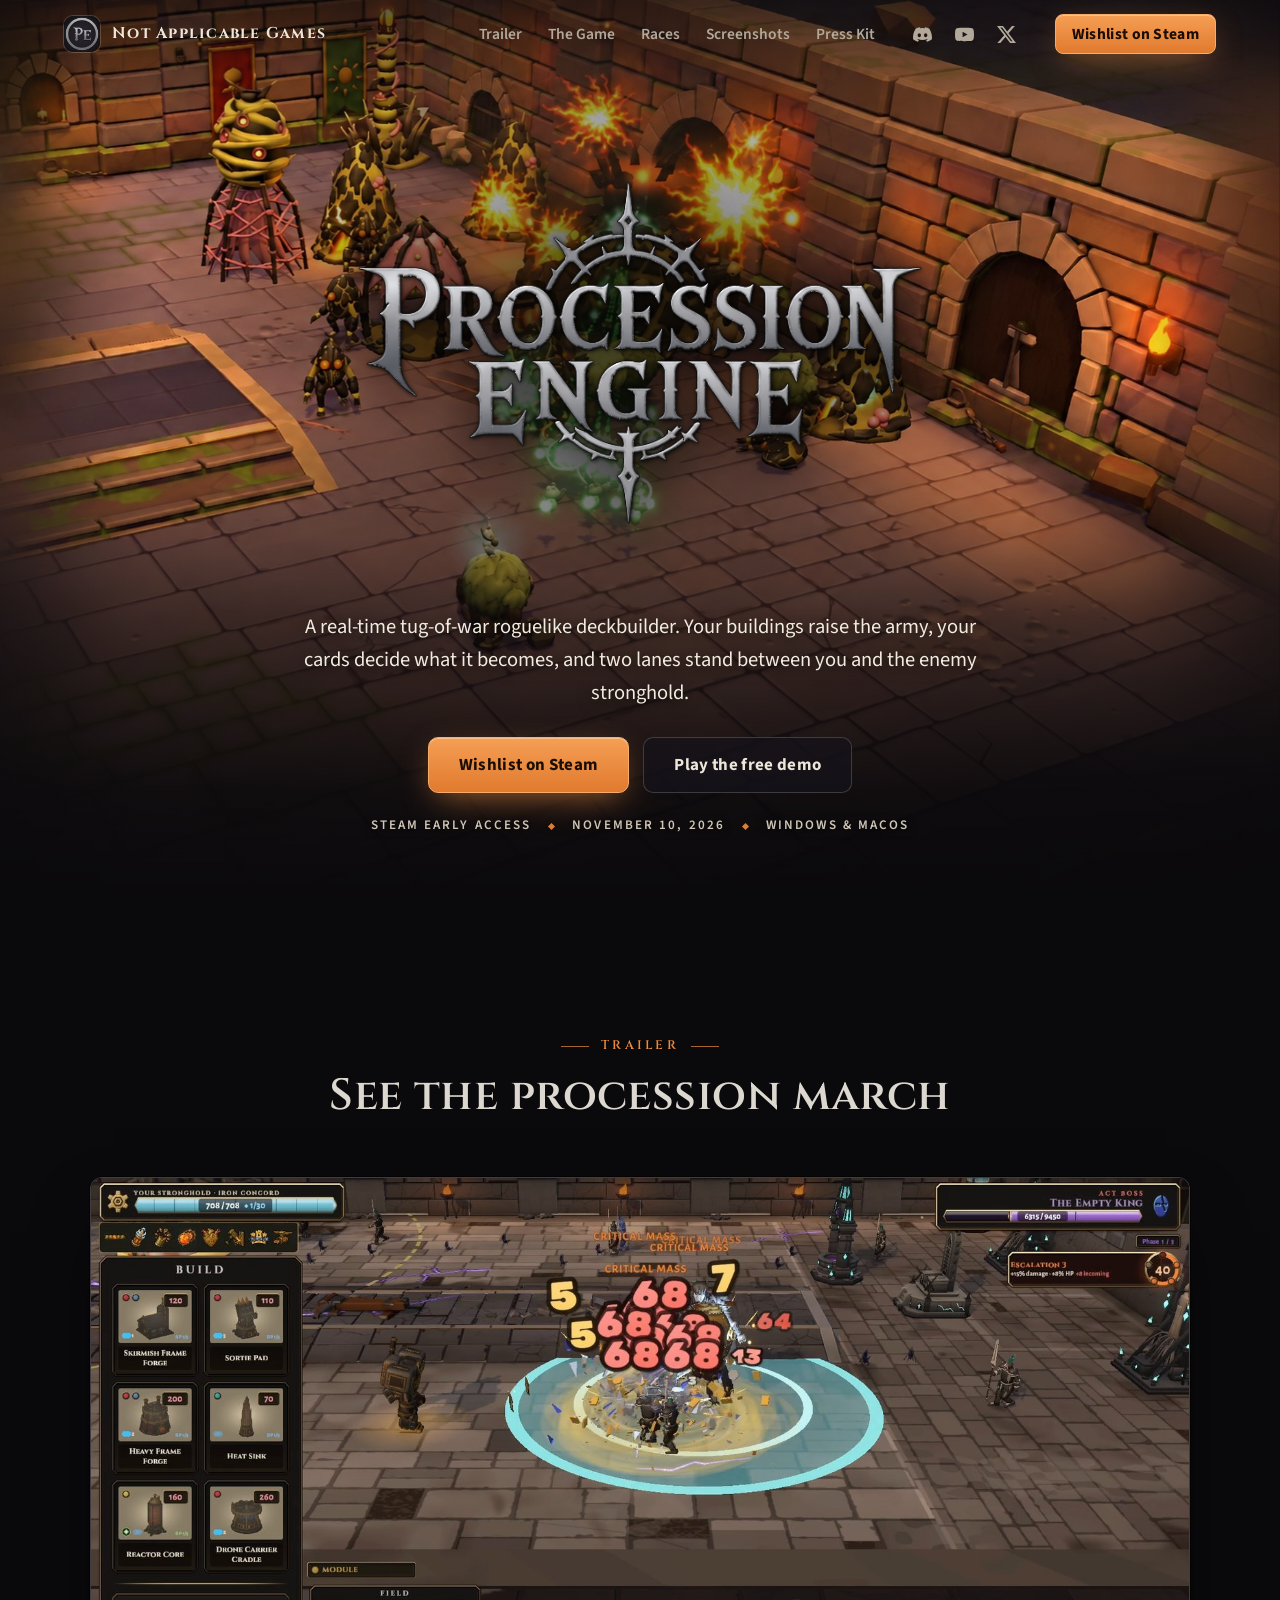
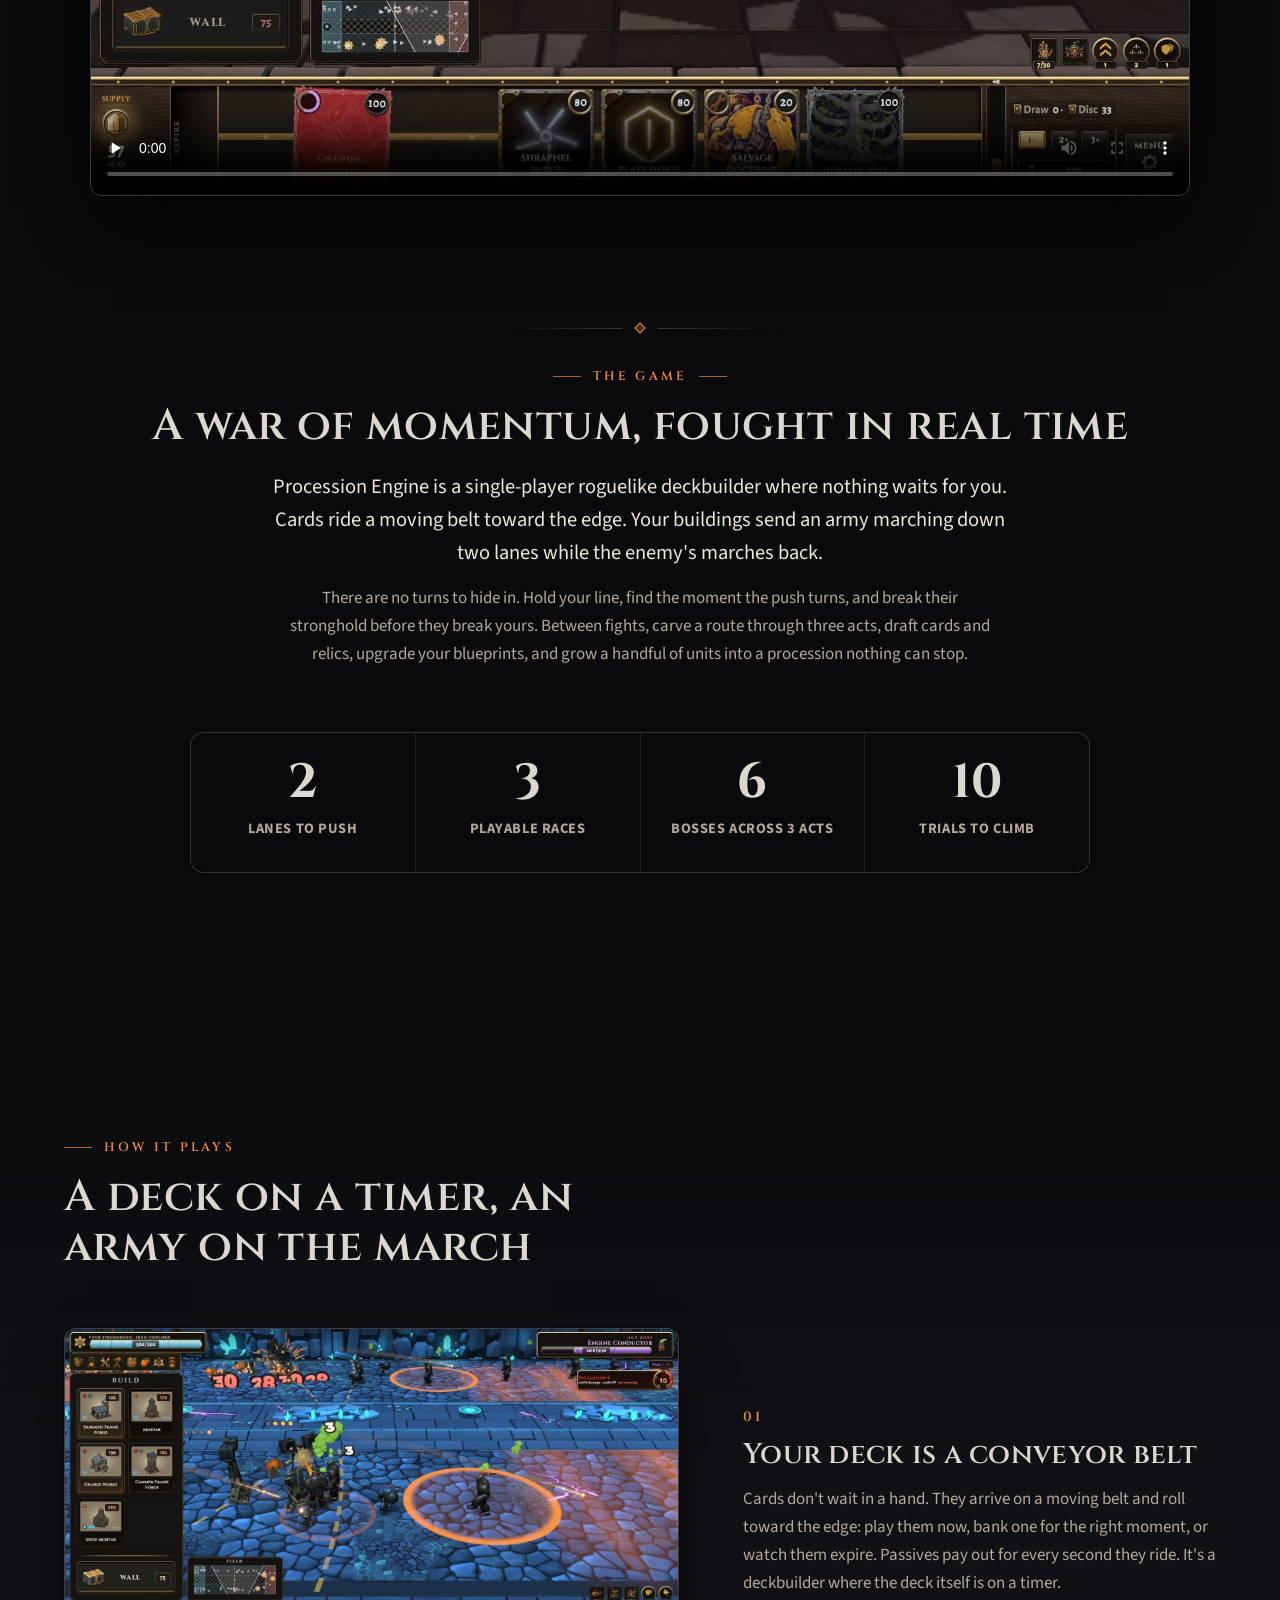
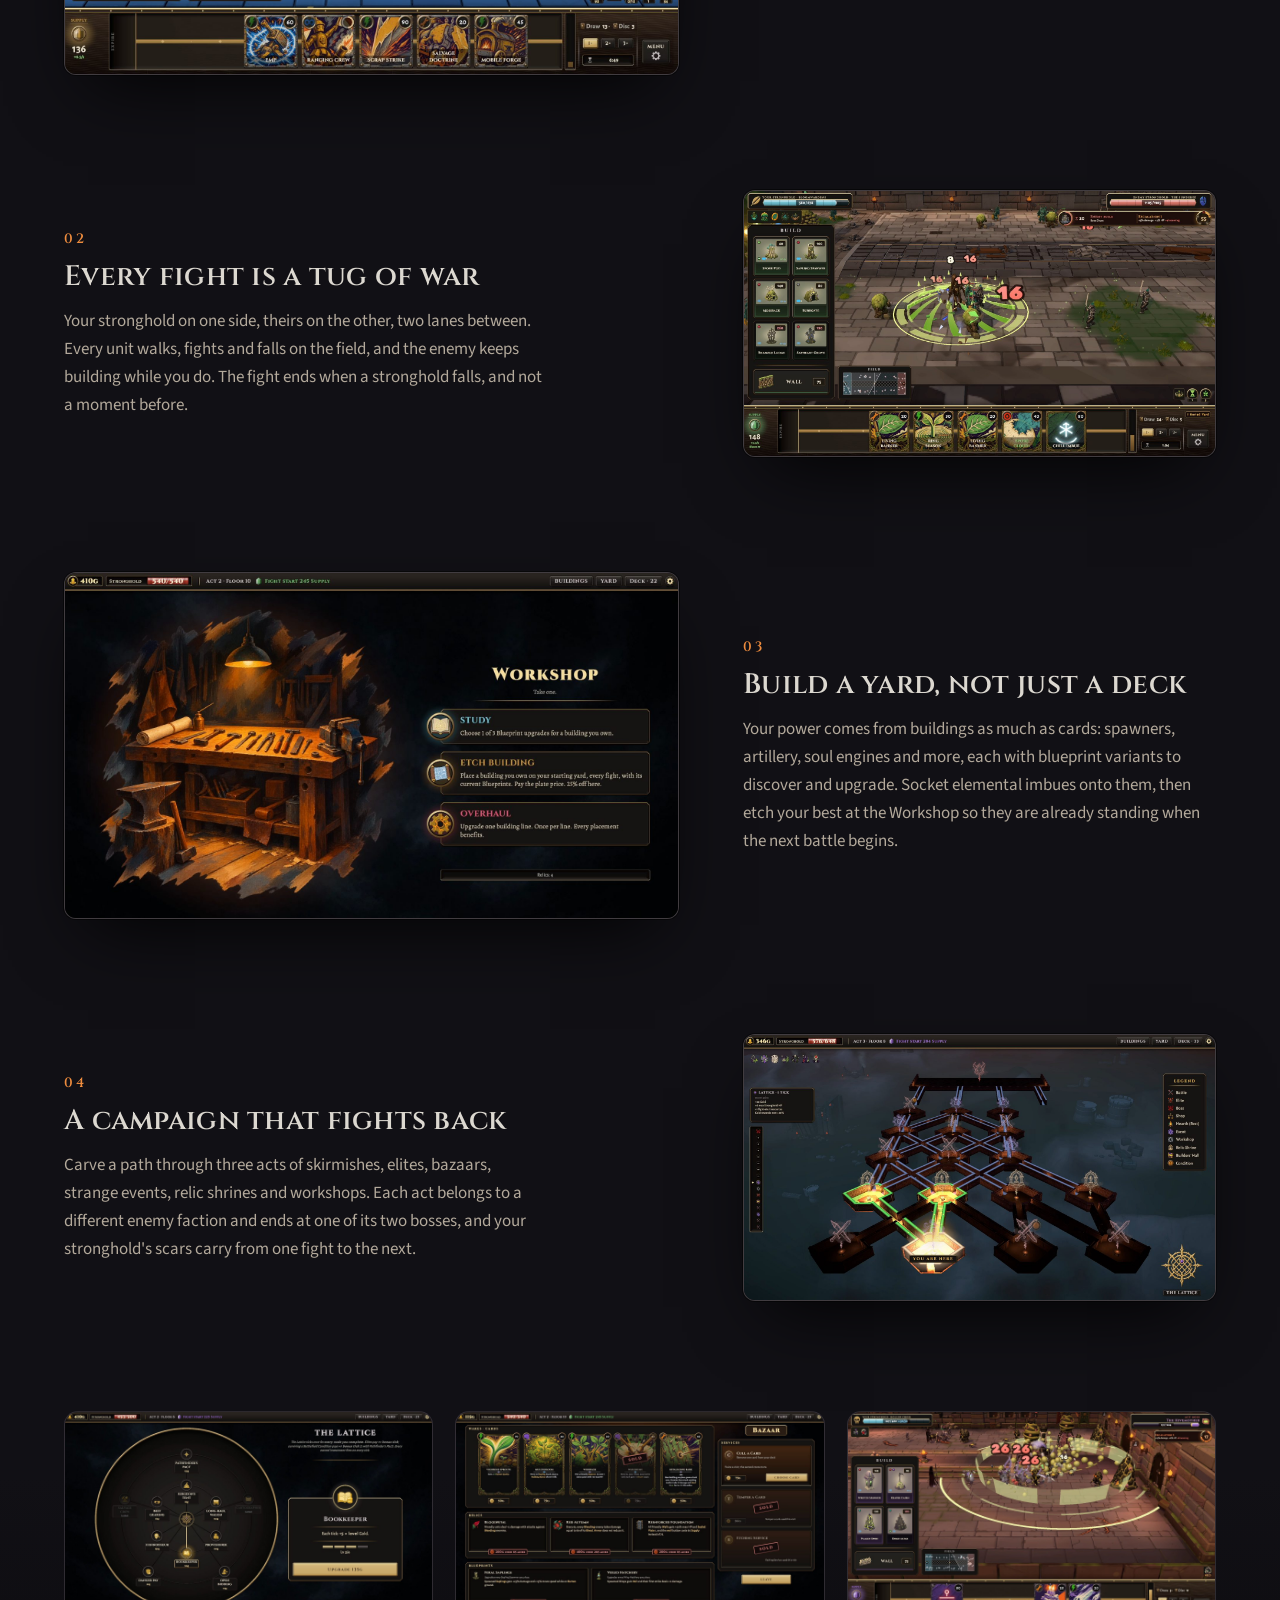
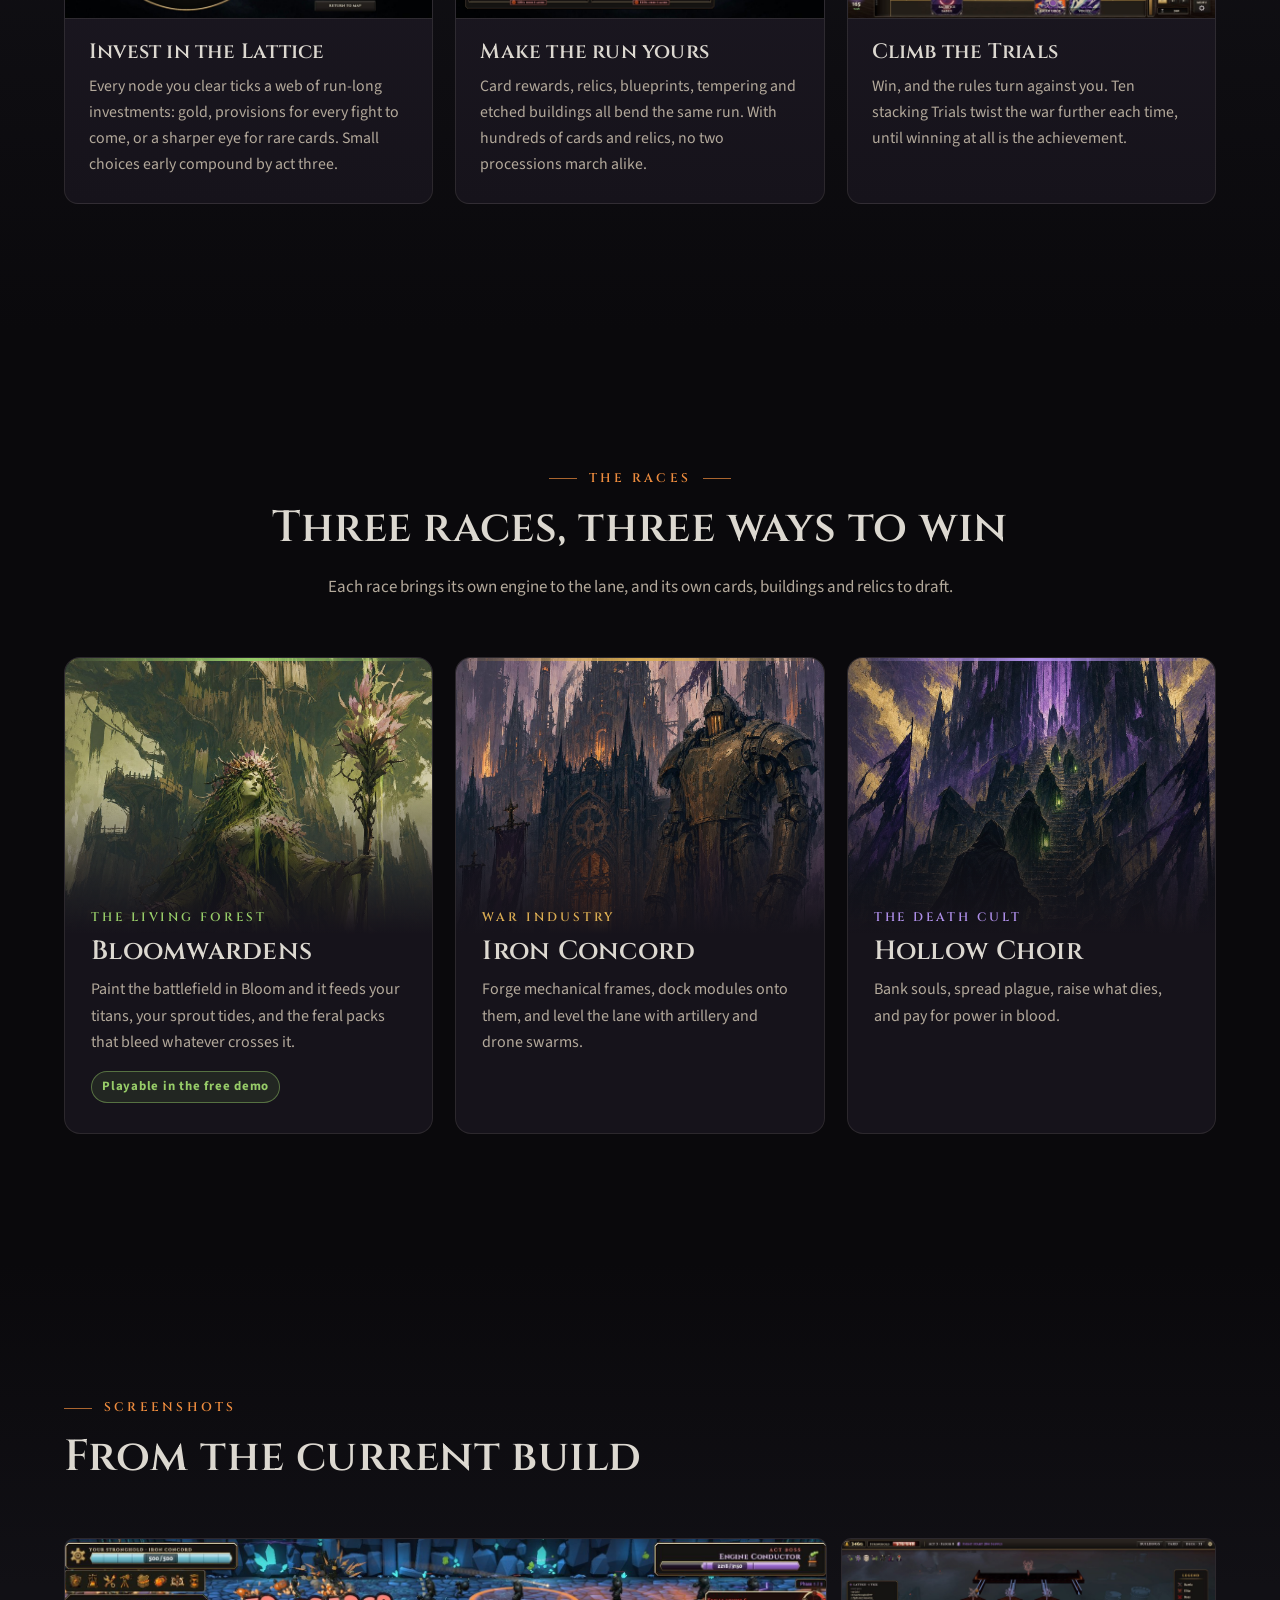
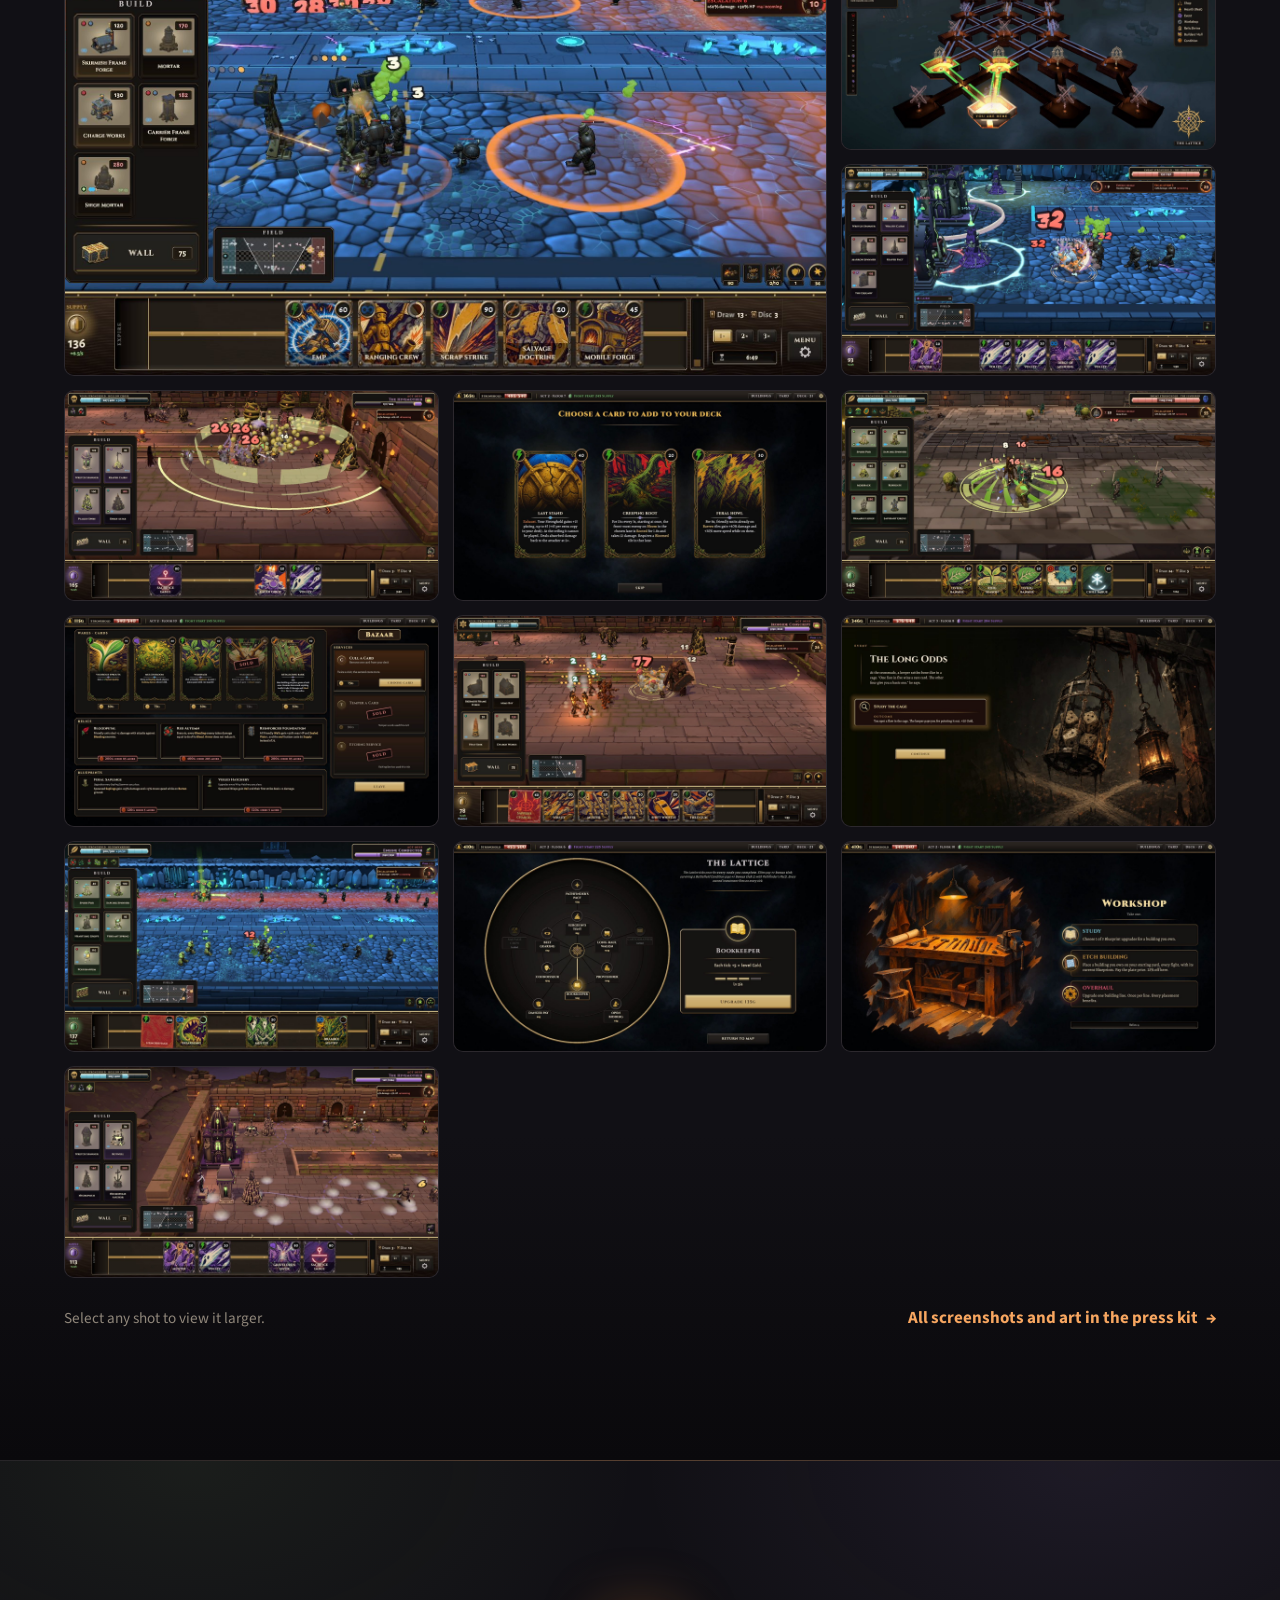
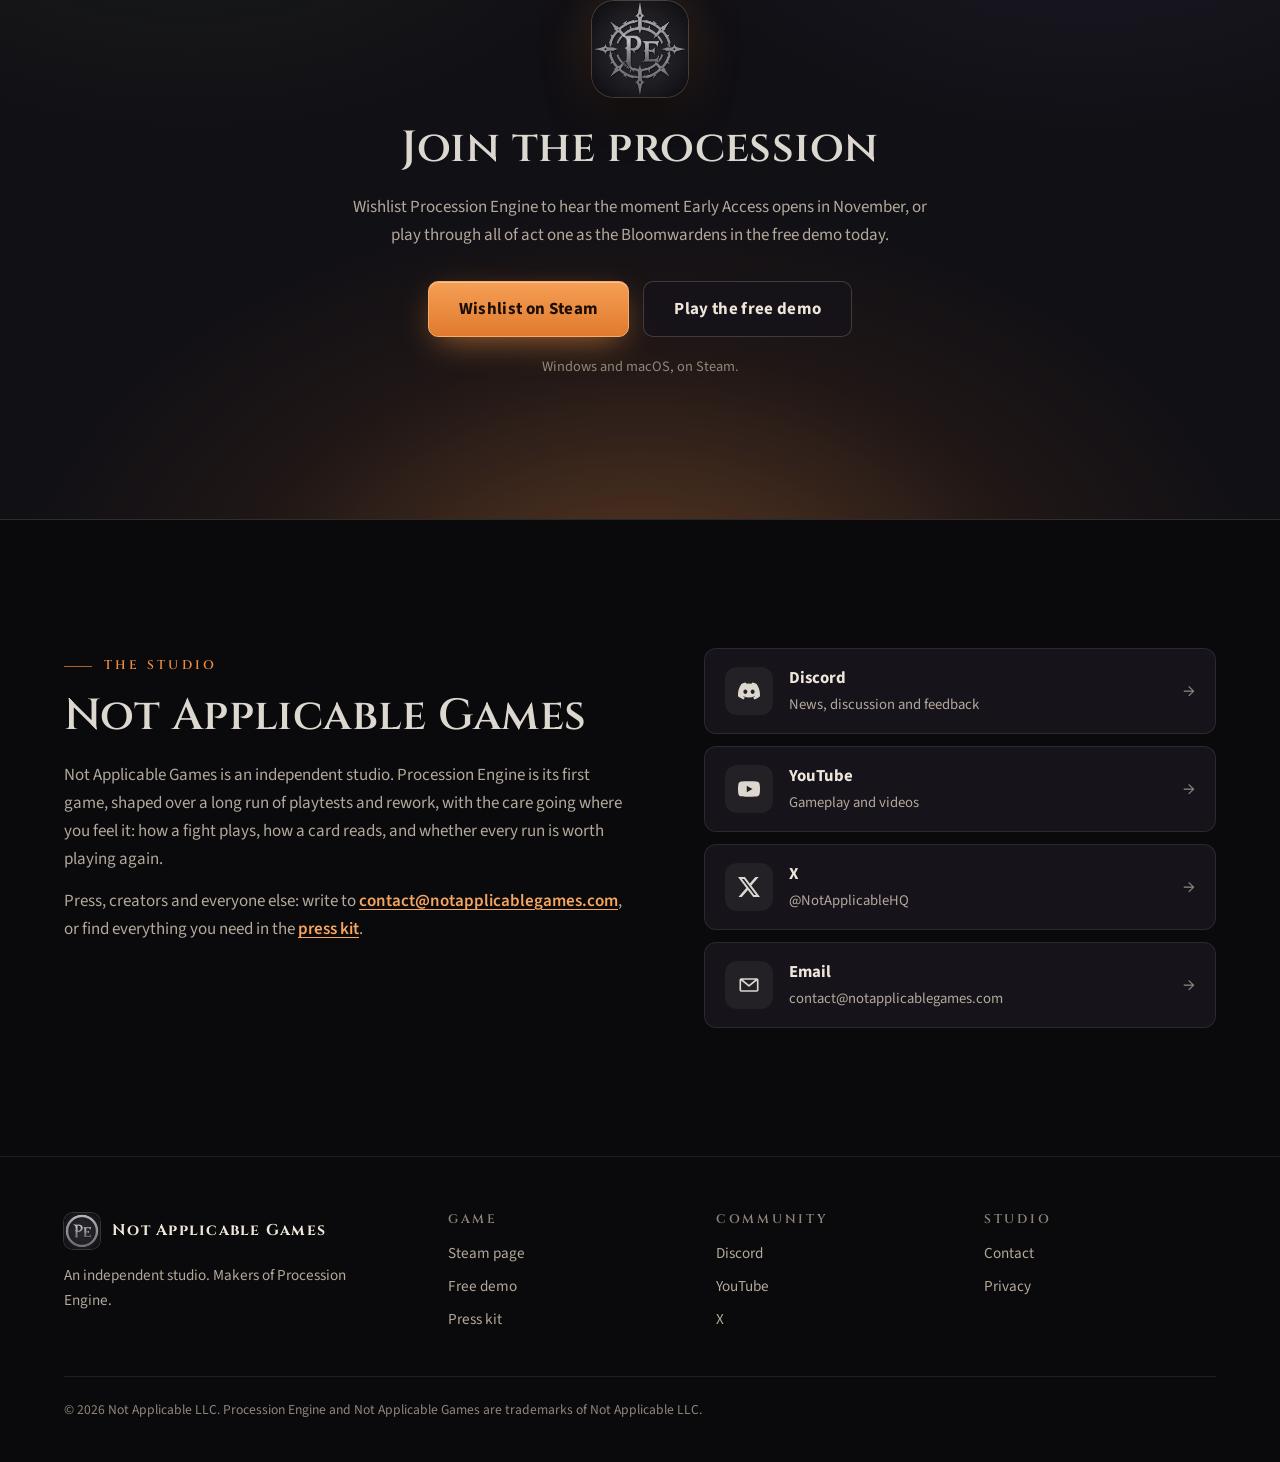
==== index.html @ 09959723 "Search basics: title, description, sitemap, game details" ====
<!DOCTYPE html>
<html lang="en">
<head>
<meta charset="utf-8">
<meta name="viewport" content="width=device-width, initial-scale=1">
<title>Procession Engine | Real-Time Tug of War Deckbuilder</title>
<meta name="description" content="Procession Engine is a real-time tug-of-war roguelike deckbuilder for Windows and macOS. Free demo on Steam now. Early Access November 10, 2026.">
<link rel="canonical" href="https://notapplicablegames.com/">
<meta name="theme-color" content="#0a090c">
<meta name="color-scheme" content="dark">
<link rel="icon" type="image/png" href="assets/favicon_64.png?v=3">
<link rel="apple-touch-icon" href="assets/apple_touch_icon.png?v=3">

<meta property="og:type" content="website">
<meta property="og:site_name" content="Not Applicable Games">
<meta property="og:url" content="https://notapplicablegames.com/">
<meta property="og:title" content="Procession Engine | Not Applicable Games">
<meta property="og:description" content="A real-time tug-of-war roguelike deckbuilder. Your buildings raise the army, your cards decide what it becomes. Steam Early Access, November 10, 2026. Free demo out now.">
<meta property="og:image" content="https://notapplicablegames.com/assets/capsule_main_web.jpg?v=3">
<meta property="og:image:width" content="1232">
<meta property="og:image:height" content="706">
<meta property="og:image:alt" content="Procession Engine key art: the Bloomwardens break the Sloughed stronghold in a burst of fire, the game logo below.">
<meta name="twitter:card" content="summary_large_image">
<meta name="twitter:site" content="@NotApplicableHQ">
<meta name="twitter:title" content="Procession Engine | Not Applicable Games">
<meta name="twitter:description" content="A real-time tug-of-war roguelike deckbuilder. Steam Early Access, November 10, 2026. Free demo out now.">
<meta name="twitter:image" content="https://notapplicablegames.com/assets/capsule_main_web.jpg?v=3">
<meta name="twitter:image:alt" content="Procession Engine key art: the Bloomwardens break the Sloughed stronghold in a burst of fire, the game logo below.">

<link rel="preconnect" href="https://fonts.googleapis.com">
<link rel="preconnect" href="https://fonts.gstatic.com" crossorigin>
<link rel="stylesheet" href="https://fonts.googleapis.com/css2?family=Cinzel:wght@500;600;700&amp;family=Source+Sans+3:ital,wght@0,400;0,600;0,700;1,400&amp;display=swap">
<link rel="preload" as="image" href="assets/keyart_hero_web.jpg?v=3" fetchpriority="high">
<link rel="stylesheet" href="style.css?v=8">
<script>document.documentElement.classList.add('js');</script>
<script src="site.js?v=6" defer></script>

<script type="application/ld+json">
{
  "@context": "https://schema.org",
  "@type": "VideoGame",
  "name": "Procession Engine",
  "url": "https://notapplicablegames.com/",
  "image": "https://notapplicablegames.com/assets/capsule_main_web.jpg?v=3",
  "description": "A real-time tug-of-war roguelike deckbuilder. Your buildings spawn your army; your cards, blueprints and imbues decide what that army becomes.",
  "genre": ["Roguelike", "Deckbuilder", "Strategy"],
  "gamePlatform": ["Windows", "macOS"],
  "playMode": "SinglePlayer",
  "numberOfPlayers": { "@type": "QuantitativeValue", "value": 1 },
  "operatingSystem": "Windows, macOS",
  "applicationCategory": "Game",
  "inLanguage": ["en", "de", "fr", "es-ES", "es-419", "pt-BR", "ru", "ja", "ko", "zh-CN", "zh-TW"],
  "author": { "@type": "Organization", "name": "Not Applicable Games", "url": "https://notapplicablegames.com/" },
  "publisher": { "@type": "Organization", "name": "Not Applicable Games", "url": "https://notapplicablegames.com/" },
  "sameAs": ["https://store.steampowered.com/app/4995080/"]
}
</script>
</head>
<body class="home">

<svg class="visually-hidden" aria-hidden="true" focusable="false">
  <symbol id="i-discord" viewBox="0 0 24 24"><path fill="currentColor" d="M20.317 4.37a19.79 19.79 0 0 0-4.885-1.515.074.074 0 0 0-.079.037c-.21.375-.444.865-.608 1.25a18.27 18.27 0 0 0-5.487 0 12.64 12.64 0 0 0-.617-1.25.077.077 0 0 0-.079-.037A19.74 19.74 0 0 0 3.677 4.37a.07.07 0 0 0-.032.027C.533 9.046-.32 13.58.099 18.057a.082.082 0 0 0 .031.057 19.9 19.9 0 0 0 5.993 3.03.078.078 0 0 0 .084-.028c.462-.63.874-1.295 1.226-1.994a.076.076 0 0 0-.041-.106 13.1 13.1 0 0 1-1.872-.892.077.077 0 0 1-.008-.128c.126-.094.252-.192.372-.291a.074.074 0 0 1 .078-.01c3.928 1.793 8.18 1.793 12.062 0a.074.074 0 0 1 .078.01c.12.098.246.198.373.292a.077.077 0 0 1-.006.127 12.3 12.3 0 0 1-1.873.892.077.077 0 0 0-.041.107c.36.698.772 1.362 1.225 1.993a.076.076 0 0 0 .084.028 19.84 19.84 0 0 0 6.002-3.03.077.077 0 0 0 .032-.054c.5-5.177-.838-9.674-3.549-13.66a.061.061 0 0 0-.031-.03ZM8.02 15.33c-1.182 0-2.157-1.085-2.157-2.419 0-1.333.956-2.419 2.157-2.419 1.21 0 2.176 1.096 2.157 2.42 0 1.333-.956 2.418-2.157 2.418Zm7.975 0c-1.183 0-2.157-1.085-2.157-2.419 0-1.333.955-2.419 2.157-2.419 1.21 0 2.176 1.096 2.157 2.42 0 1.333-.946 2.418-2.157 2.418Z"/></symbol>
  <symbol id="i-youtube" viewBox="0 0 24 24"><path fill="currentColor" d="M23.5 6.19a3.02 3.02 0 0 0-2.12-2.14C19.5 3.55 12 3.55 12 3.55s-7.5 0-9.38.5A3.02 3.02 0 0 0 .5 6.19 31.6 31.6 0 0 0 0 12a31.6 31.6 0 0 0 .5 5.81 3.02 3.02 0 0 0 2.12 2.14c1.88.5 9.38.5 9.38.5s7.5 0 9.38-.5a3.02 3.02 0 0 0 2.12-2.14A31.6 31.6 0 0 0 24 12a31.6 31.6 0 0 0-.5-5.81ZM9.55 15.57V8.43L15.82 12l-6.27 3.57Z"/></symbol>
  <symbol id="i-x" viewBox="0 0 24 24"><path fill="currentColor" d="M18.9 1.15h3.68l-8.04 9.19L24 22.85h-7.4l-5.8-7.59-6.64 7.59H.47l8.6-9.83L0 1.15h7.59l5.25 6.93 6.06-6.93Zm-1.29 19.5h2.04L6.49 3.24H4.3l13.31 17.41Z"/></symbol>
  <symbol id="i-mail" viewBox="0 0 24 24"><path fill="none" stroke="currentColor" stroke-width="1.8" stroke-linecap="round" stroke-linejoin="round" d="M3.5 5.5h17a1 1 0 0 1 1 1v11a1 1 0 0 1-1 1h-17a1 1 0 0 1-1-1v-11a1 1 0 0 1 1-1Zm0 .5 8.5 7 8.5-7"/></symbol>
</svg>

<a class="skip-link" href="#main">Skip to content</a>

<header class="site-nav" id="top">
  <nav class="nav-inner" aria-label="Main">
    <a class="brand" href="./"><img src="assets/favicon_64.png?v=3" alt="" width="36" height="36">Not Applicable Games</a>
    <button class="nav-toggle" type="button" aria-expanded="false" aria-controls="nav-links"><span class="nav-toggle-bars" aria-hidden="true"></span><span class="visually-hidden">Menu</span></button>
    <ul class="nav-links" id="nav-links">
      <li><a href="#trailer">Trailer</a></li>
      <li><a href="#game">The Game</a></li>
      <li><a href="#races">Races</a></li>
      <li><a href="#media">Screenshots</a></li>
      <li><a href="press.html">Press Kit</a></li>
      <li class="nav-social">
        <a href="https://discord.gg/k9yunfytf9" aria-label="Discord"><svg aria-hidden="true"><use href="#i-discord"/></svg></a>
        <a href="https://www.youtube.com/@NotApplicableHQ" aria-label="YouTube"><svg aria-hidden="true"><use href="#i-youtube"/></svg></a>
        <a href="https://x.com/NotApplicableHQ" aria-label="X"><svg aria-hidden="true"><use href="#i-x"/></svg></a>
      </li>
      <li class="nav-cta"><a class="btn btn-primary btn-sm" href="https://store.steampowered.com/app/4995080/">Wishlist on Steam</a></li>
    </ul>
  </nav>
</header>

<main id="main">

<section class="hero" aria-labelledby="hero-title">
  <div class="hero-art">
    <img src="assets/keyart_hero_web.jpg?v=3" width="3840" height="1240" fetchpriority="high" decoding="async" alt="">
  </div>
  <div class="hero-inner">
    <h1 class="hero-title" id="hero-title"><img src="assets/logo_procession_engine.png?v=3" width="1279" height="777" alt="Procession Engine"></h1>
    <div class="hero-copy">
      <p class="lede">A real-time tug-of-war roguelike deckbuilder. Your buildings raise the army, your cards decide what it becomes, and two lanes stand between you and the enemy stronghold.</p>
      <div class="btn-row">
        <a class="btn btn-primary btn-lg" href="https://store.steampowered.com/app/4995080/">Wishlist on Steam</a>
        <a class="btn btn-lg" href="https://store.steampowered.com/app/5114550/">Play the free demo</a>
      </div>
      <ul class="hero-meta" aria-label="Release details">
        <li>Steam Early Access</li>
        <li>November 10, 2026</li>
        <li>Windows &amp; macOS</li>
      </ul>
    </div>
  </div>
</section>

<section class="section trailer" id="trailer" aria-labelledby="trailer-title">
  <div class="container">
    <div class="section-head center">
      <span class="eyebrow centered">Trailer</span>
      <h2 id="trailer-title">See the procession march</h2>
    </div>
    <div class="shot-frame trailer-frame">
      <video controls playsinline preload="none" poster="assets/trailer_poster_web.jpg?v=4" width="1920" height="1080">
        <source src="assets/trailer_procession_engine.mp4?v=4" type="video/mp4">
        <a href="assets/trailer_procession_engine.mp4?v=4">Download the trailer (MP4)</a>
      </video>
    </div>
  </div>
</section>

<section class="section intro" id="game" aria-labelledby="game-title">
  <div class="container">
    <div class="ornament" aria-hidden="true"><span></span></div>
    <span class="eyebrow centered">The game</span>
    <h2 id="game-title">A war of momentum, fought in real time</h2>
    <p class="lede">Procession Engine is a single-player roguelike deckbuilder where nothing waits for you. Cards ride a moving belt toward the edge. Your buildings send an army marching down two lanes while the enemy's marches back.</p>
    <p>There are no turns to hide in. Hold your line, find the moment the push turns, and break their stronghold before they break yours. Between fights, carve a route through three acts, draft cards and relics, upgrade your blueprints, and grow a handful of units into a procession nothing can stop.</p>
    <ul class="pillars">
      <li><span class="num">2</span><span class="label">lanes to push</span></li>
      <li><span class="num">3</span><span class="label">playable races</span></li>
      <li><span class="num">6</span><span class="label">bosses across 3 acts</span></li>
      <li><span class="num">10</span><span class="label">Trials to climb</span></li>
    </ul>
  </div>
</section>

<section class="section section-alt" id="features" aria-labelledby="features-title">
  <div class="container">
    <div class="section-head">
      <span class="eyebrow">How it plays</span>
      <h2 id="features-title">A deck on a timer, an army on the march</h2>
    </div>

    <article class="feature">
      <a class="feature-media shot-frame" href="assets/shot01_ironconcord_engine_conductor.png" data-lightbox="features" data-src="assets/shot01_ironconcord_engine_conductor_web.jpg" data-caption="Iron Concord against the Engine Conductor in the act two cavern.">
        <img src="assets/shot01_ironconcord_engine_conductor_web.jpg" width="1600" height="900" loading="lazy" decoding="async" alt="An Iron Concord fight in the act two crystal cavern: frames trade blows beside the Engine Conductor's orange warning rings as big hit numbers rise.">
      </a>
      <div class="feature-text">
        <span class="feature-num">01</span>
        <h3>Your deck is a conveyor belt</h3>
        <p>Cards don't wait in a hand. They arrive on a moving belt and roll toward the edge: play them now, bank one for the right moment, or watch them expire. Passives pay out for every second they ride. It's a deckbuilder where the deck itself is on a timer.</p>
      </div>
    </article>

    <article class="feature flip">
      <a class="feature-media shot-frame" href="assets/shot06_bloomwardens_sundered.png" data-lightbox="features" data-src="assets/shot06_bloomwardens_sundered_web.jpg" data-caption="Bloomwardens against the Sundered in act three.">
        <img src="assets/shot06_bloomwardens_sundered_web.jpg" width="1600" height="900" loading="lazy" decoding="async" alt="A Bloomwarden fight in the act three fort: a thorn ring bursts under the melee as Bloomwarden units meet Sundered spearmen.">
      </a>
      <div class="feature-text">
        <span class="feature-num">02</span>
        <h3>Every fight is a tug of war</h3>
        <p>Your stronghold on one side, theirs on the other, two lanes between. Every unit walks, fights and falls on the field, and the enemy keeps building while you do. The fight ends when a stronghold falls, and not a moment before.</p>
      </div>
    </article>

    <article class="feature">
      <a class="feature-media shot-frame" href="assets/shot12_workshop_act2.png" data-lightbox="features" data-src="assets/shot12_workshop_act2_web.jpg" data-caption="The Workshop: study, etch or overhaul.">
        <img src="assets/shot12_workshop_act2_web.jpg" width="1600" height="900" loading="lazy" decoding="async" alt="The act two Workshop, offering a Blueprint study, a building etch or a line overhaul beside a painted workbench.">
      </a>
      <div class="feature-text">
        <span class="feature-num">03</span>
        <h3>Build a yard, not just a deck</h3>
        <p>Your power comes from buildings as much as cards: spawners, artillery, soul engines and more, each with blueprint variants to discover and upgrade. Socket elemental imbues onto them, then etch your best at the Workshop so they are already standing when the next battle begins.</p>
      </div>
    </article>

    <article class="feature flip">
      <a class="feature-media shot-frame" href="assets/shot02_map_hall_act3.png" data-lightbox="features" data-src="assets/shot02_map_hall_act3_web.jpg" data-caption="The act three map hall, with the next rooms lit.">
        <img src="assets/shot02_map_hall_act3_web.jpg" width="1600" height="900" loading="lazy" decoding="async" alt="The act three map hall on a Hollow Choir run: the routes ahead lit in green, a room legend on the right and ruined towers in the dark beyond.">
      </a>
      <div class="feature-text">
        <span class="feature-num">04</span>
        <h3>A campaign that fights back</h3>
        <p>Carve a path through three acts of skirmishes, elites, bazaars, strange events, relic shrines and workshops. Each act belongs to a different enemy faction and ends at one of its two bosses, and your stronghold's scars carry from one fight to the next.</p>
      </div>
    </article>

    <div class="cards">
      <article class="card">
        <a class="card-media" href="assets/shot11_lattice_dial.png" data-lightbox="features" data-src="assets/shot11_lattice_dial_web.jpg" data-caption="The Lattice, a run-long web of investments.">
          <img src="assets/shot11_lattice_dial_web.jpg" width="1600" height="900" loading="lazy" decoding="async" alt="The Lattice in act two: investments on a round dial, with the Bookkeeper's upgrade panel open.">
        </a>
        <div class="card-body">
          <h3>Invest in the Lattice</h3>
          <p>Every node you clear ticks a web of run-long investments: gold, provisions for every fight to come, or a sharper eye for rare cards. Small choices early compound by act three.</p>
        </div>
      </article>
      <article class="card">
        <a class="card-media" href="assets/shot07_bazaar_act2.png" data-lightbox="features" data-src="assets/shot07_bazaar_act2_web.jpg" data-caption="The Bazaar in act two.">
          <img src="assets/shot07_bazaar_act2_web.jpg" width="1600" height="900" loading="lazy" decoding="async" alt="The act two Bazaar on a Bloomwarden run: cards, relics and blueprints for sale, with cull, temper and etch services alongside.">
        </a>
        <div class="card-body">
          <h3>Make the run yours</h3>
          <p>Card rewards, relics, blueprints, tempering and etched buildings all bend the same run. With hundreds of cards and relics, no two processions march alike.</p>
        </div>
      </article>
      <article class="card">
        <a class="card-media" href="assets/shot04_hollowchoir_hivemother.png" data-lightbox="features" data-src="assets/shot04_hollowchoir_hivemother_web.jpg" data-caption="The Hollow Choir strikes the Hivemother as her blast ring goes off.">
          <img src="assets/shot04_hollowchoir_hivemother_web.jpg" width="1600" height="900" loading="lazy" decoding="async" alt="A Hollow Choir boss fight in the act one dungeon: Choir units strike the Hivemother inside her pale blast ring, hit numbers of 26 rising.">
        </a>
        <div class="card-body">
          <h3>Climb the Trials</h3>
          <p>Win, and the rules turn against you. Ten stacking Trials twist the war further each time, until winning at all is the achievement.</p>
        </div>
      </article>
    </div>
  </div>
</section>

<section class="section" id="races" aria-labelledby="races-title">
  <div class="container">
    <div class="section-head center">
      <span class="eyebrow centered">The races</span>
      <h2 id="races-title">Three races, three ways to win</h2>
      <p>Each race brings its own engine to the lane, and its own cards, buildings and relics to draft.</p>
    </div>
    <div class="races">
      <article class="race race--bloom">
        <div class="race-art" role="img" aria-label="A Bloomwarden druid in a crown of thorns, staff in hand, under the great tree."></div>
        <div class="race-body">
          <span class="race-tag">The living forest</span>
          <h3>Bloomwardens</h3>
          <p>Paint the battlefield in Bloom and it feeds your titans, your sprout tides, and the feral packs that bleed whatever crosses it.</p>
          <span class="race-note">Playable in the free demo</span>
        </div>
      </article>
      <article class="race race--iron">
        <div class="race-art" role="img" aria-label="An Iron Concord war frame standing before a burning cathedral of brass."></div>
        <div class="race-body">
          <span class="race-tag">War industry</span>
          <h3>Iron Concord</h3>
          <p>Forge mechanical frames, dock modules onto them, and level the lane with artillery and drone swarms.</p>
        </div>
      </article>
      <article class="race race--choir">
        <div class="race-art" role="img" aria-label="Hooded Hollow Choir pilgrims climbing lantern-lit stairs to a violet spire."></div>
        <div class="race-body">
          <span class="race-tag">The death cult</span>
          <h3>Hollow Choir</h3>
          <p>Bank souls, spread plague, raise what dies, and pay for power in blood.</p>
        </div>
      </article>
    </div>
  </div>
</section>

<section class="section section-alt" id="media" aria-labelledby="media-title">
  <div class="container">
    <div class="section-head">
      <span class="eyebrow">Screenshots</span>
      <h2 id="media-title">From the current build</h2>
    </div>
    <div class="gallery-grid">
      <a class="g-item feature-shot" href="assets/shot01_ironconcord_engine_conductor.png" data-lightbox="gallery" data-src="assets/shot01_ironconcord_engine_conductor_web.jpg" data-caption="Iron Concord against the Engine Conductor in the act two cavern.">
        <img src="assets/shot01_ironconcord_engine_conductor_web.jpg" width="1600" height="900" loading="lazy" decoding="async" alt="An Iron Concord fight in the act two crystal cavern: frames trade blows beside the Engine Conductor's orange warning rings as big hit numbers rise.">
      </a>
      <a class="g-item" href="assets/shot02_map_hall_act3.png" data-lightbox="gallery" data-src="assets/shot02_map_hall_act3_web.jpg" data-caption="The act three map hall, with the next rooms lit.">
        <img src="assets/shot02_map_hall_act3_web.jpg" width="1600" height="900" loading="lazy" decoding="async" alt="The act three map hall on a Hollow Choir run: the routes ahead lit in green, a room legend on the right and ruined towers in the dark beyond.">
      </a>
      <a class="g-item" href="assets/shot03_hollowchoir_choke_engine.png" data-lightbox="gallery" data-src="assets/shot03_hollowchoir_choke_engine_web.jpg" data-caption="Hollow Choir reapers meet the Choke Engine in act two.">
        <img src="assets/shot03_hollowchoir_choke_engine_web.jpg" width="1600" height="900" loading="lazy" decoding="async" alt="A Hollow Choir fight in the act two cavern: a reaper lands heavy hits on Choke Engine bodies beside the Choir's violet spires.">
      </a>
      <a class="g-item" href="assets/shot04_hollowchoir_hivemother.png" data-lightbox="gallery" data-src="assets/shot04_hollowchoir_hivemother_web.jpg" data-caption="The Hollow Choir strikes the Hivemother as her blast ring goes off.">
        <img src="assets/shot04_hollowchoir_hivemother_web.jpg" width="1600" height="900" loading="lazy" decoding="async" alt="A Hollow Choir boss fight in the act one dungeon: Choir units strike the Hivemother inside her pale blast ring, hit numbers of 26 rising.">
      </a>
      <a class="g-item" href="assets/shot05_card_reward_act2.png" data-lightbox="gallery" data-src="assets/shot05_card_reward_act2_web.jpg" data-caption="Choosing a card after a fight in act two.">
        <img src="assets/shot05_card_reward_act2_web.jpg" width="1600" height="900" loading="lazy" decoding="async" alt="A Bloomwarden card reward in act two: Last Stand, Creeping Root and Feral Howl, with a Skip button below.">
      </a>
      <a class="g-item" href="assets/shot06_bloomwardens_sundered.png" data-lightbox="gallery" data-src="assets/shot06_bloomwardens_sundered_web.jpg" data-caption="Bloomwardens against the Sundered in act three.">
        <img src="assets/shot06_bloomwardens_sundered_web.jpg" width="1600" height="900" loading="lazy" decoding="async" alt="A Bloomwarden fight in the act three fort: a thorn ring bursts under the melee as Bloomwarden units meet Sundered spearmen.">
      </a>
      <a class="g-item" href="assets/shot07_bazaar_act2.png" data-lightbox="gallery" data-src="assets/shot07_bazaar_act2_web.jpg" data-caption="The Bazaar in act two.">
        <img src="assets/shot07_bazaar_act2_web.jpg" width="1600" height="900" loading="lazy" decoding="async" alt="The act two Bazaar on a Bloomwarden run: cards, relics and blueprints for sale, with cull, temper and etch services alongside.">
      </a>
      <a class="g-item" href="assets/shot08_ironconcord_ironside.png" data-lightbox="gallery" data-src="assets/shot08_ironconcord_ironside_web.jpg" data-caption="Iron Concord against the Ironside Conscript in act one.">
        <img src="assets/shot08_ironconcord_ironside_web.jpg" width="1600" height="900" loading="lazy" decoding="async" alt="An Iron Concord boss fight in the act one dungeon: frames close on the Ironside Conscript as a 77 hit lands.">
      </a>
      <a class="g-item" href="assets/shot09_event_long_odds.png" data-lightbox="gallery" data-src="assets/shot09_event_long_odds_web.jpg" data-caption="A route event in act three: The Long Odds.">
        <img src="assets/shot09_event_long_odds_web.jpg" width="1600" height="900" loading="lazy" decoding="async" alt="The Long Odds event in act three: bone dice in a hanging cage, the chosen option showing its outcome.">
      </a>
      <a class="g-item" href="assets/shot10_bloomwardens_engine_conductor.png" data-lightbox="gallery" data-src="assets/shot10_bloomwardens_engine_conductor_web.jpg" data-caption="Bloomwardens push both lanes against the Engine Conductor.">
        <img src="assets/shot10_bloomwardens_engine_conductor_web.jpg" width="1600" height="900" loading="lazy" decoding="async" alt="A Bloomwarden fight in the act two cavern: saplings meet the Engine Conductor's dark bodies across both lanes.">
      </a>
      <a class="g-item" href="assets/shot11_lattice_dial.png" data-lightbox="gallery" data-src="assets/shot11_lattice_dial_web.jpg" data-caption="The Lattice, a run-long web of investments.">
        <img src="assets/shot11_lattice_dial_web.jpg" width="1600" height="900" loading="lazy" decoding="async" alt="The Lattice in act two: investments on a round dial, with the Bookkeeper's upgrade panel open.">
      </a>
      <a class="g-item" href="assets/shot12_workshop_act2.png" data-lightbox="gallery" data-src="assets/shot12_workshop_act2_web.jpg" data-caption="The Workshop: study, etch or overhaul.">
        <img src="assets/shot12_workshop_act2_web.jpg" width="1600" height="900" loading="lazy" decoding="async" alt="The act two Workshop, offering a Blueprint study, a building etch or a line overhaul beside a painted workbench.">
      </a>
      <a class="g-item" href="assets/shot13_hollowchoir_necropolis.png" data-lightbox="gallery" data-src="assets/shot13_hollowchoir_necropolis_web.jpg" data-caption="A Hollow Choir yard holds against the Hivemother in act one.">
        <img src="assets/shot13_hollowchoir_necropolis_web.jpg" width="1600" height="900" loading="lazy" decoding="async" alt="A Hollow Choir fight in the act one dungeon: the Necropolis and bone spires stand in the yard as soul threads trail down the lane toward the Hivemother.">
      </a>
    </div>
    <div class="gallery-foot">
      <p>Select any shot to view it larger.</p>
      <a class="text-link" href="press.html#screenshots">All screenshots and art in the press kit <span aria-hidden="true">&rarr;</span></a>
    </div>
  </div>
</section>

<section class="cta-band" id="wishlist" aria-labelledby="wishlist-title">
  <div class="container">
    <img class="cta-emblem" src="assets/apple_touch_icon.png?v=3" width="180" height="180" loading="lazy" alt="">
    <h2 id="wishlist-title">Join the procession</h2>
    <p>Wishlist Procession Engine to hear the moment Early Access opens in November, or play through all of act one as the Bloomwardens in the free demo today.</p>
    <div class="btn-row center">
      <a class="btn btn-primary btn-lg" href="https://store.steampowered.com/app/4995080/">Wishlist on Steam</a>
      <a class="btn btn-lg" href="https://store.steampowered.com/app/5114550/">Play the free demo</a>
    </div>
    <p class="fine">Windows and macOS, on Steam.</p>
  </div>
</section>

<section class="section" id="studio" aria-labelledby="studio-title">
  <div class="container studio">
    <div class="studio-text">
      <span class="eyebrow">The studio</span>
      <h2 id="studio-title">Not Applicable Games</h2>
      <p>Not Applicable Games is an independent studio. Procession Engine is its first game, shaped over a long run of playtests and rework, with the care going where you feel it: how a fight plays, how a card reads, and whether every run is worth playing again.</p>
      <p>Press, creators and everyone else: write to <a href="mailto:contact@notapplicablegames.com">contact@notapplicablegames.com</a>, or find everything you need in the <a href="press.html">press kit</a>.</p>
    </div>
    <ul class="community" aria-label="Community">
      <li><a href="https://discord.gg/k9yunfytf9">
        <span class="icon"><svg aria-hidden="true"><use href="#i-discord"/></svg></span>
        <span><strong>Discord</strong><small>News, discussion and feedback</small></span>
        <span class="arrow" aria-hidden="true">&rarr;</span>
      </a></li>
      <li><a href="https://www.youtube.com/@NotApplicableHQ">
        <span class="icon"><svg aria-hidden="true"><use href="#i-youtube"/></svg></span>
        <span><strong>YouTube</strong><small>Gameplay and videos</small></span>
        <span class="arrow" aria-hidden="true">&rarr;</span>
      </a></li>
      <li><a href="https://x.com/NotApplicableHQ">
        <span class="icon"><svg aria-hidden="true"><use href="#i-x"/></svg></span>
        <span><strong>X</strong><small>@NotApplicableHQ</small></span>
        <span class="arrow" aria-hidden="true">&rarr;</span>
      </a></li>
      <li><a href="mailto:contact@notapplicablegames.com">
        <span class="icon"><svg aria-hidden="true"><use href="#i-mail"/></svg></span>
        <span><strong>Email</strong><small>contact@notapplicablegames.com</small></span>
        <span class="arrow" aria-hidden="true">&rarr;</span>
      </a></li>
    </ul>
  </div>
</section>

</main>

<footer class="site-footer">
  <div class="container">
    <div class="footer-grid">
      <div class="footer-brand">
        <a class="brand" href="./"><img src="assets/favicon_64.png?v=3" alt="" width="36" height="36">Not Applicable Games</a>
        <p>An independent studio. Makers of Procession Engine.</p>
      </div>
      <div class="footer-col">
        <h2>Game</h2>
        <ul>
          <li><a href="https://store.steampowered.com/app/4995080/">Steam page</a></li>
          <li><a href="https://store.steampowered.com/app/5114550/">Free demo</a></li>
          <li><a href="press.html">Press kit</a></li>
        </ul>
      </div>
      <div class="footer-col">
        <h2>Community</h2>
        <ul>
          <li><a href="https://discord.gg/k9yunfytf9">Discord</a></li>
          <li><a href="https://www.youtube.com/@NotApplicableHQ">YouTube</a></li>
          <li><a href="https://x.com/NotApplicableHQ">X</a></li>
        </ul>
      </div>
      <div class="footer-col">
        <h2>Studio</h2>
        <ul>
          <li><a href="mailto:contact@notapplicablegames.com">Contact</a></li>
          <li><a href="privacy.html">Privacy</a></li>
        </ul>
      </div>
    </div>
    <p class="footer-legal">&copy; 2026 Not Applicable LLC. Procession Engine and Not Applicable Games are trademarks of Not Applicable LLC.</p>
  </div>
</footer>

</body>
</html>
---- style.css ----
/* Not Applicable Games / Procession Engine */

:root {
  --bg: #0a090c;
  --bg-raise: #111015;
  --panel: #16131b;
  --panel-2: #1d1923;
  --line: rgba(236, 226, 208, 0.1);
  --line-strong: rgba(236, 226, 208, 0.2);
  --text: #ede6d9;
  --muted: #b3a99b;
  --faint: #8f867a;
  --silver: #dcd8d0;
  --ember: #ee8c3e;
  --ember-hi: #f7a660;
  --ember-deep: #c9661f;
  --verdant: #97cc68;
  --brass: #d9ab52;
  --violet: #ae8ee8;
  --radius: 14px;
  --maxw: 1200px;
  --nav-h: 68px;
  --font-display: "Cinzel", "Trajan Pro", Georgia, "Times New Roman", serif;
  --font-body: "Source Sans 3", "Segoe UI", -apple-system, BlinkMacSystemFont, system-ui, sans-serif;
}

*, *::before, *::after { box-sizing: border-box; }
* { margin: 0; padding: 0; }

html {
  scroll-behavior: smooth;
  -webkit-text-size-adjust: 100%;
  text-size-adjust: 100%;
}

body {
  background: var(--bg);
  color: var(--text);
  font-family: var(--font-body);
  font-size: 1.0625rem;
  line-height: 1.65;
  -webkit-font-smoothing: antialiased;
  -moz-osx-font-smoothing: grayscale;
  overflow-x: hidden;
}

img { max-width: 100%; height: auto; display: block; }

a { color: var(--ember-hi); text-decoration-thickness: 1px; text-underline-offset: 3px; }
a:hover { color: #ffc28a; }

:focus-visible {
  outline: 2px solid var(--ember-hi);
  outline-offset: 3px;
  border-radius: 4px;
}

::selection { background: rgba(238, 140, 62, 0.35); color: #fff; }

.skip-link {
  position: absolute; left: 16px; top: -60px; z-index: 100;
  background: var(--ember); color: #1b0d03; font-weight: 700;
  padding: 10px 16px; border-radius: 8px; text-decoration: none;
  transition: top 0.15s;
}
.skip-link:focus { top: 12px; color: #1b0d03; }

.visually-hidden {
  position: absolute !important; width: 1px; height: 1px; overflow: hidden;
  clip: rect(0 0 0 0); clip-path: inset(50%); white-space: nowrap;
}

.container { max-width: var(--maxw); margin: 0 auto; padding: 0 24px; }
.narrow { max-width: 760px; }

section[id], [id].anchor { scroll-margin-top: calc(var(--nav-h) + 16px); }

/* ---------- Type ---------- */

.eyebrow {
  display: inline-flex; align-items: center; gap: 12px;
  font-family: var(--font-display);
  font-size: 0.78rem; font-weight: 600;
  letter-spacing: 0.26em; text-transform: uppercase;
  color: var(--ember);
}
.eyebrow::before {
  content: ""; width: 28px; height: 1px;
  background: currentColor; opacity: 0.7;
}
.eyebrow.centered::after {
  content: ""; width: 28px; height: 1px;
  background: currentColor; opacity: 0.7;
}

h1, h2, h3 {
  font-family: var(--font-display);
  color: var(--silver);
  font-weight: 600;
  letter-spacing: 0.01em;
  line-height: 1.15;
  text-wrap: balance;
}
h2 { font-size: clamp(1.85rem, 3.4vw, 2.8rem); margin: 14px 0 20px; }
h3 { font-size: clamp(1.35rem, 2.2vw, 1.8rem); margin-bottom: 14px; }

.lede { font-size: clamp(1.1rem, 1.6vw, 1.28rem); color: var(--text); line-height: 1.6; }
p { color: var(--muted); }
p + p { margin-top: 14px; }
p strong { color: var(--text); font-weight: 600; }

.ornament {
  display: flex; align-items: center; justify-content: center; gap: 14px;
  color: var(--faint); margin: 0 auto;
}
.ornament::before, .ornament::after {
  content: ""; height: 1px; width: min(120px, 22vw);
  background: linear-gradient(90deg, transparent, var(--line-strong));
}
.ornament::after { background: linear-gradient(90deg, var(--line-strong), transparent); }
.ornament span {
  width: 8px; height: 8px; transform: rotate(45deg);
  border: 1px solid var(--ember); background: rgba(238, 140, 62, 0.25);
}

/* ---------- Buttons ---------- */

.btn {
  display: inline-flex; align-items: center; justify-content: center; gap: 10px;
  min-height: 48px; padding: 0 24px;
  border-radius: 10px;
  border: 1px solid var(--line-strong);
  background: rgba(22, 19, 27, 0.72);
  color: var(--text);
  font-family: var(--font-body); font-size: 1rem; font-weight: 700;
  letter-spacing: 0.02em; line-height: 1.2;
  text-decoration: none; text-align: center;
  cursor: pointer;
  -webkit-backdrop-filter: blur(6px);
  backdrop-filter: blur(6px);
  transition: transform 0.15s ease, background-color 0.2s, border-color 0.2s, box-shadow 0.2s, color 0.2s;
}
.btn:hover { color: #fff; border-color: rgba(238, 140, 62, 0.7); background: rgba(34, 28, 40, 0.85); transform: translateY(-1px); }
.btn:active { transform: translateY(0); }
.btn svg { width: 18px; height: 18px; flex: none; }

.btn-primary {
  background: linear-gradient(180deg, #f59f55 0%, #e07a2e 100%);
  border-color: #f7ad69;
  color: #1b0d03;
  box-shadow: 0 10px 34px -10px rgba(238, 140, 62, 0.75), inset 0 1px 0 rgba(255, 255, 255, 0.35);
}
.btn-primary:hover {
  color: #1b0d03;
  background: linear-gradient(180deg, #ffb06b 0%, #ec8636 100%);
  border-color: #ffc28a;
  box-shadow: 0 14px 40px -10px rgba(238, 140, 62, 0.9), inset 0 1px 0 rgba(255, 255, 255, 0.4);
}
.btn-lg { min-height: 56px; padding: 0 30px; font-size: 1.06rem; }
.btn-sm { min-height: 40px; padding: 0 16px; font-size: 0.92rem; border-radius: 8px; }

.btn-row { display: flex; flex-wrap: wrap; gap: 14px; }
.btn-row.center { justify-content: center; }
.btn-row.spaced { margin-top: 26px; }

.text-link {
  display: inline-flex; align-items: center; gap: 8px;
  font-weight: 700; text-decoration: none; color: var(--ember-hi);
}
.text-link:hover { color: #ffc28a; }
.text-link span[aria-hidden] { transition: transform 0.2s; }
.text-link:hover span[aria-hidden] { transform: translateX(3px); }

/* ---------- Navigation ---------- */

.site-nav {
  position: fixed; top: 0; left: 0; right: 0; z-index: 50;
  background: rgba(10, 9, 12, 0.84);
  -webkit-backdrop-filter: blur(12px);
  backdrop-filter: blur(12px);
  border-bottom: 1px solid var(--line);
  transition: background-color 0.3s, border-color 0.3s;
}
html.js .home .site-nav:not(.is-scrolled):not(.is-open) {
  background: transparent;
  border-bottom-color: transparent;
  -webkit-backdrop-filter: none;
  backdrop-filter: none;
}
.nav-inner {
  max-width: var(--maxw); margin: 0 auto; padding: 0 24px;
  min-height: var(--nav-h);
  display: flex; align-items: center; gap: 28px;
}
.brand {
  display: inline-flex; align-items: center; gap: 12px;
  color: var(--text); text-decoration: none;
  font-family: var(--font-display); font-weight: 700;
  font-size: 0.98rem; letter-spacing: 0.08em;
  white-space: nowrap;
}
.brand:hover { color: #fff; }
.brand img { width: 36px; height: 36px; border-radius: 9px; box-shadow: 0 0 0 1px var(--line-strong); }

.nav-links {
  display: flex; align-items: center; gap: 26px;
  margin-left: auto; list-style: none;
}
.nav-links a {
  color: var(--muted); text-decoration: none;
  font-size: 0.97rem; font-weight: 600;
  padding: 6px 0;
  transition: color 0.2s;
}
.nav-links a:hover, .nav-links a[aria-current="page"] { color: var(--text); }
.nav-links a.btn { padding: 0 16px; color: #1b0d03; font-weight: 700; }
.nav-links a.btn:hover { color: #1b0d03; }
.nav-links .nav-social { display: flex; gap: 6px; margin-left: 4px; }
.nav-links .nav-social a {
  display: inline-flex; align-items: center; justify-content: center;
  width: 36px; height: 36px; border-radius: 8px; padding: 0;
}
.nav-links .nav-social a:hover { background: rgba(236, 226, 208, 0.08); }
.nav-links .nav-social svg { width: 19px; height: 19px; }
.nav-cta { margin-left: 4px; }

.nav-toggle {
  display: none;
  margin-left: auto;
  width: 44px; height: 44px;
  border-radius: 10px;
  border: 1px solid var(--line-strong);
  background: rgba(22, 19, 27, 0.7);
  color: var(--text);
  cursor: pointer;
  align-items: center; justify-content: center;
}
.nav-toggle-bars, .nav-toggle-bars::before, .nav-toggle-bars::after {
  display: block; width: 18px; height: 2px; border-radius: 2px;
  background: currentColor; position: relative;
  transition: transform 0.2s, background-color 0.2s;
}
.nav-toggle-bars::before, .nav-toggle-bars::after { content: ""; position: absolute; left: 0; }
.nav-toggle-bars::before { top: -6px; }
.nav-toggle-bars::after { top: 6px; }
.site-nav.is-open .nav-toggle-bars { background: transparent; }
.site-nav.is-open .nav-toggle-bars::before { transform: translateY(6px) rotate(45deg); }
.site-nav.is-open .nav-toggle-bars::after { transform: translateY(-6px) rotate(-45deg); }

@media (max-width: 920px) {
  /* Without the script the links wrap into a row under the brand. */
  html:not(.js) .nav-inner { flex-wrap: wrap; gap: 0 16px; padding-top: 10px; }
  html:not(.js) .nav-links {
    width: 100%; margin: 0;
    flex-wrap: wrap; justify-content: center;
    gap: 2px 18px; padding: 4px 0 12px;
  }
  html:not(.js) .site-nav { position: relative; }
  .nav-links .nav-social { margin-left: 0; }

  html.js .nav-toggle { display: inline-flex; flex: none; }
  html.js .nav-links {
    display: none;
    position: absolute; top: 100%; left: 0; right: 0;
    flex-direction: column; align-items: stretch; gap: 0;
    padding: 6px 24px 22px;
    background: rgba(10, 9, 12, 0.97);
    border-top: 1px solid var(--line);
    border-bottom: 1px solid var(--line);
    max-height: calc(100vh - var(--nav-h));
    overflow-y: auto;
    box-shadow: 0 30px 50px -20px rgba(0, 0, 0, 0.8);
  }
  html.js .site-nav.is-open .nav-links { display: flex; }
  html.js .nav-links > li > a { display: block; padding: 13px 2px; font-size: 1.06rem; border-bottom: 1px solid var(--line); }
  html.js .nav-links .nav-social { justify-content: center; padding-top: 16px; gap: 14px; }
  html.js .nav-links .nav-social a { display: inline-flex; padding: 0; width: 46px; height: 46px; border: 1px solid var(--line); }
  html.js .nav-links .nav-cta { margin: 16px 0 0; }
  html.js .nav-links .nav-cta .btn { display: flex; width: 100%; min-height: 50px; padding: 0 16px; font-size: 1rem; border: 1px solid #f7ad69; }
}
@media (max-width: 420px) {
  .nav-inner { padding: 0 16px; }
  html.js .nav-links { padding-left: 16px; padding-right: 16px; }
  .brand { font-size: 0.84rem; letter-spacing: 0.05em; gap: 10px; min-width: 0; }
  .brand img { width: 32px; height: 32px; }
}

/* ---------- Hero ---------- */

.hero {
  position: relative;
  isolation: isolate;
  overflow: hidden;
  min-height: 100vh;
  min-height: min(100svh, 1000px);
  display: flex;
}
@media (min-height: 1000px) { .hero { min-height: 1000px; } }
.hero-art { position: absolute; inset: 0; z-index: -2; }
.hero-art img {
  width: 100%; height: 100%;
  object-fit: cover; object-position: 50% 30%;
  animation: hero-settle 2.4s cubic-bezier(0.2, 0.7, 0.2, 1) both;
}
.hero::before {
  content: ""; position: absolute; inset: 0; z-index: -1;
  background:
    linear-gradient(180deg, rgba(10, 9, 12, 0.7) 0%, rgba(10, 9, 12, 0) 16%, rgba(10, 9, 12, 0) 44%, rgba(10, 9, 12, 0.62) 68%, rgba(10, 9, 12, 0.94) 88%, var(--bg) 100%),
    radial-gradient(38% 34% at 50% 34%, rgba(10, 9, 12, 0.62) 0%, rgba(10, 9, 12, 0.35) 55%, rgba(10, 9, 12, 0) 100%),
    radial-gradient(120% 90% at 50% 30%, rgba(10, 9, 12, 0) 45%, rgba(10, 9, 12, 0.55) 100%);
}
.hero-inner {
  width: 100%; max-width: var(--maxw); margin: 0 auto;
  padding: calc(var(--nav-h) + 3vh) 24px clamp(40px, 7vh, 80px);
  display: flex; flex-direction: column; align-items: center;
  text-align: center;
}
.hero-title { margin: 0 auto; flex: 1 1 auto; display: flex; align-items: center; justify-content: center; min-height: 0; }
.hero-title img {
  width: clamp(280px, 44vw, 640px);
  max-height: 46vh;
  object-fit: contain;
  filter: drop-shadow(0 10px 30px rgba(0, 0, 0, 0.85)) drop-shadow(0 0 2px rgba(0, 0, 0, 0.6));
  animation: logo-rise 1.6s 0.15s cubic-bezier(0.2, 0.7, 0.2, 1) both;
}
.hero-copy { max-width: 700px; animation: fade-up 1.2s 0.5s cubic-bezier(0.2, 0.7, 0.2, 1) both; }
.hero-copy .lede { color: #f1ebe0; text-shadow: 0 2px 16px rgba(0, 0, 0, 0.9); }
.hero-copy .btn-row { margin-top: 28px; justify-content: center; }
.hero-meta {
  margin-top: 22px;
  display: flex; flex-wrap: wrap; justify-content: center; gap: 6px 18px;
  font-size: 0.82rem; font-weight: 600; letter-spacing: 0.16em; text-transform: uppercase;
  color: #cfc6b8;
  text-shadow: 0 1px 8px rgba(0, 0, 0, 0.9);
}
.hero-meta li { list-style: none; display: inline-flex; align-items: center; gap: 18px; }
.hero-meta li + li::before {
  content: ""; width: 5px; height: 5px; transform: rotate(45deg);
  background: var(--ember); opacity: 0.9;
}

@media (max-width: 480px) {
  .hero-copy .btn-row { flex-direction: column; align-items: center; }
  .hero-copy .btn-row .btn { width: 100%; max-width: 330px; }
  .hero-meta { font-size: 0.76rem; letter-spacing: 0.12em; }
  .hero-meta li:last-child { flex-basis: 100%; justify-content: center; }
  .hero-meta li:last-child::before { display: none; }
  .cta-band .btn-row { flex-direction: column; align-items: center; }
  .cta-band .btn-row .btn { width: 100%; max-width: 330px; }
  .container { padding: 0 20px; }
}

@keyframes hero-settle { from { transform: scale(1.07); opacity: 0.4; } to { transform: scale(1); opacity: 1; } }
@keyframes logo-rise { from { transform: translateY(14px); opacity: 0; } to { transform: none; opacity: 1; } }
@keyframes fade-up { from { transform: translateY(16px); opacity: 0; } to { transform: none; opacity: 1; } }

/* ---------- Sections ---------- */

.section { padding: clamp(72px, 10vw, 128px) 0; position: relative; }
.section-head { max-width: 760px; margin-bottom: clamp(36px, 5vw, 56px); }
.section-head.center { margin-left: auto; margin-right: auto; text-align: center; }
.section-head .text-link { margin-top: 10px; }
.section-alt { background: linear-gradient(180deg, var(--bg) 0%, var(--bg-raise) 18%, var(--bg-raise) 82%, var(--bg) 100%); }

/* Intro */
.intro { text-align: center; }
.intro .lede { max-width: 760px; margin: 0 auto; }
.intro p:not(.lede) { max-width: 700px; margin-left: auto; margin-right: auto; }
.intro .ornament { margin-bottom: 26px; }

.pillars {
  list-style: none;
  display: grid; grid-template-columns: repeat(4, 1fr); gap: 1px;
  margin: clamp(44px, 6vw, 64px) auto 0; max-width: 900px;
  background: var(--line);
  border: 1px solid var(--line); border-radius: var(--radius); overflow: hidden;
}
.pillars li { background: var(--bg); padding: 26px 16px 24px; text-align: center; }
.pillars .num {
  display: block; font-family: var(--font-display); font-weight: 700;
  font-size: clamp(2.2rem, 4vw, 3rem); line-height: 1; color: var(--silver);
}
.pillars .label { display: block; margin-top: 10px; font-size: 0.9rem; color: var(--muted); letter-spacing: 0.04em; }
@media (max-width: 640px) { .pillars { grid-template-columns: repeat(2, 1fr); } }

/* Feature rows */
.feature {
  display: grid; grid-template-columns: minmax(0, 1.3fr) minmax(0, 1fr);
  gap: clamp(28px, 5vw, 72px); align-items: center;
}
.feature + .feature { margin-top: clamp(64px, 9vw, 120px); }
.feature.flip .feature-media { order: 2; }
.feature-text { max-width: 480px; }
.feature-num {
  display: block;
  font-family: var(--font-display); font-weight: 600; font-size: 0.85rem;
  letter-spacing: 0.24em; color: var(--ember); margin-bottom: 10px;
}
.feature-media { position: relative; }
.feature-media::before {
  content: ""; position: absolute; inset: 12% 6% -8% 6%; z-index: -1;
  background: radial-gradient(closest-side, rgba(238, 140, 62, 0.22), transparent);
  filter: blur(30px);
}
@media (max-width: 820px) {
  .feature { grid-template-columns: 1fr; }
  .feature.flip .feature-media { order: 0; }
  .feature-text { max-width: none; }
}

.shot-frame {
  display: block;
  border-radius: 12px; overflow: hidden;
  border: 1px solid var(--line-strong);
  background: var(--panel);
  box-shadow: 0 30px 70px -24px rgba(0, 0, 0, 0.9), 0 0 0 1px rgba(0, 0, 0, 0.5);
}
.shot-frame img { width: 100%; aspect-ratio: 16 / 9; object-fit: cover; transition: transform 0.5s ease; }
a.shot-frame:hover img { transform: scale(1.025); }

/* Trailer */
.trailer { padding-bottom: 0; }
.trailer-frame { max-width: 1100px; margin: 0 auto; }
.trailer-dl { margin-top: 18px; text-align: center; }
.trailer-frame video { display: block; width: 100%; height: auto; aspect-ratio: 16 / 9; background: #000; }

/* Detail cards */
.cards {
  display: grid; grid-template-columns: repeat(3, minmax(0, 1fr)); gap: 22px;
  margin-top: clamp(72px, 9vw, 110px);
}
.card {
  background: linear-gradient(180deg, var(--panel-2), var(--panel));
  border: 1px solid var(--line); border-radius: var(--radius);
  overflow: hidden; display: flex; flex-direction: column;
}
.card-media { display: block; aspect-ratio: 16 / 9; overflow: hidden; border-bottom: 1px solid var(--line); }
.card-media img { width: 100%; height: 100%; object-fit: cover; transition: transform 0.5s ease; }
a.card-media:hover img { transform: scale(1.04); }
.card-body { padding: 22px 24px 26px; }
.card h3 { font-size: 1.3rem; margin-bottom: 8px; }
.card p { font-size: 0.99rem; }
@media (max-width: 900px) { .cards { grid-template-columns: 1fr; max-width: 560px; margin-left: auto; margin-right: auto; } }

/* Races */
.races { display: grid; grid-template-columns: repeat(3, minmax(0, 1fr)); gap: 22px; }
.race {
  --race: var(--ember);
  position: relative;
  display: flex; flex-direction: column;
  background: var(--panel);
  border: 1px solid var(--line);
  border-radius: 16px; overflow: hidden;
  transition: transform 0.25s ease, border-color 0.25s, box-shadow 0.25s;
}
.race:hover { transform: translateY(-3px); border-color: color-mix(in srgb, var(--race) 45%, transparent); box-shadow: 0 24px 60px -30px color-mix(in srgb, var(--race) 60%, transparent); }
.race::before {
  content: ""; position: absolute; top: 0; left: 0; right: 0; height: 3px; z-index: 2;
  background: linear-gradient(90deg, transparent, var(--race), transparent);
}
.race-art {
  aspect-ratio: 4 / 3;
  background-repeat: no-repeat;
  background-size: cover;
  background-position: center;
  position: relative;
}
.race-art::after {
  content: ""; position: absolute; inset: 0;
  background:
    linear-gradient(180deg, rgba(10, 9, 12, 0) 45%, var(--panel) 100%),
    radial-gradient(130% 100% at 50% 30%, transparent 55%, rgba(10, 9, 12, 0.5));
}
.race-body { padding: 4px 26px 30px; position: relative; margin-top: -30px; }
.race-tag {
  display: block;
  font-family: var(--font-display); font-size: 0.76rem; font-weight: 600;
  letter-spacing: 0.24em; text-transform: uppercase;
  color: var(--race); margin-bottom: 8px;
}
.race h3 { font-size: 1.65rem; margin-bottom: 10px; }
.race p { font-size: 1rem; }
.race-note {
  display: inline-block; margin-top: 16px;
  font-size: 0.8rem; font-weight: 700; letter-spacing: 0.06em;
  color: var(--race);
  border: 1px solid color-mix(in srgb, var(--race) 45%, transparent);
  background: color-mix(in srgb, var(--race) 10%, transparent);
  padding: 4px 10px; border-radius: 999px;
}
.race--bloom { --race: var(--verdant); }
.race--bloom .race-art { background-image: url("assets/race_bloomwardens.jpg"); }
.race--iron { --race: var(--brass); }
.race--iron .race-art { background-image: url("assets/race_ironconcord.jpg"); }
.race--choir { --race: var(--violet); }
.race--choir .race-art { background-image: url("assets/race_hollowchoir.jpg"); }
@media (max-width: 900px) {
  .races { grid-template-columns: 1fr; max-width: 560px; margin: 0 auto; }
  .race-art { aspect-ratio: 16 / 9; }
}

/* Gallery */
.gallery-grid {
  display: grid; grid-template-columns: repeat(3, minmax(0, 1fr)); gap: 14px;
}
.g-item {
  position: relative; display: block;
  border-radius: 10px; overflow: hidden;
  border: 1px solid var(--line);
  background: var(--panel);
}
.g-item img { width: 100%; height: 100%; aspect-ratio: 16 / 9; object-fit: cover; transition: transform 0.5s ease, filter 0.3s; }
.g-item::after {
  content: ""; position: absolute; inset: 0;
  box-shadow: inset 0 0 0 1px rgba(255, 255, 255, 0.04);
  background: linear-gradient(180deg, transparent 60%, rgba(10, 9, 12, 0.55));
  opacity: 0; transition: opacity 0.3s;
  pointer-events: none;
}
.g-item:hover img, .g-item:focus-visible img { transform: scale(1.035); }
.g-item:hover::after, .g-item:focus-visible::after { opacity: 1; }
.g-item.feature-shot { grid-column: span 2; grid-row: span 2; }
.gallery-foot { margin-top: 26px; display: flex; justify-content: space-between; align-items: center; flex-wrap: wrap; gap: 14px; }
.gallery-foot p { font-size: 0.95rem; color: var(--faint); }
@media (max-width: 700px) {
  .gallery-grid { grid-template-columns: repeat(2, minmax(0, 1fr)); gap: 10px; }
  .g-item.feature-shot { grid-row: auto; }
}

/* Call to action band */
.cta-band {
  position: relative; isolation: isolate; overflow: hidden;
  text-align: center;
  padding: clamp(80px, 11vw, 140px) 0;
  border-top: 1px solid var(--line);
  border-bottom: 1px solid var(--line);
  background:
    radial-gradient(70% 90% at 50% 115%, rgba(238, 140, 62, 0.34), rgba(201, 102, 31, 0.08) 45%, transparent 70%),
    radial-gradient(50% 60% at 15% 0%, rgba(151, 204, 104, 0.07), transparent 70%),
    radial-gradient(50% 60% at 85% 0%, rgba(174, 142, 232, 0.08), transparent 70%),
    var(--bg-raise);
}
.cta-emblem {
  width: 96px; height: 96px; margin: 0 auto 26px;
  border-radius: 22px;
  box-shadow: 0 0 0 1px var(--line-strong), 0 20px 50px -12px rgba(0, 0, 0, 0.9), 0 0 60px -10px rgba(238, 140, 62, 0.35);
}
.cta-band h2 { margin-top: 0; }
.cta-band p { max-width: 600px; margin: 0 auto; }
.cta-band .btn-row { margin-top: 32px; }
.cta-band .fine { margin-top: 18px; font-size: 0.9rem; color: var(--faint); }

/* Studio + community */
.studio {
  display: grid; grid-template-columns: minmax(0, 1.1fr) minmax(0, 1fr);
  gap: clamp(36px, 6vw, 88px); align-items: start;
}
.studio-text p a { font-weight: 600; }
.community { list-style: none; display: grid; gap: 12px; }
.community a {
  display: grid; grid-template-columns: 48px 1fr auto; align-items: center; gap: 16px;
  padding: 16px 20px;
  border: 1px solid var(--line); border-radius: 12px;
  background: var(--panel);
  color: var(--text); text-decoration: none;
  transition: border-color 0.2s, background-color 0.2s, transform 0.2s;
}
.community a:hover { border-color: rgba(238, 140, 62, 0.55); background: var(--panel-2); transform: translateX(3px); color: var(--text); }
.community .icon {
  width: 48px; height: 48px; border-radius: 12px;
  display: grid; place-items: center;
  background: rgba(236, 226, 208, 0.06); color: var(--silver);
}
.community .icon svg { width: 22px; height: 22px; }
.community strong { display: block; font-size: 1.05rem; }
.community small { display: block; color: var(--muted); font-size: 0.92rem; }
.community .arrow { color: var(--faint); font-size: 1.2rem; }
@media (max-width: 860px) { .studio { grid-template-columns: 1fr; } }
@media (max-width: 420px) {
  .community a { grid-template-columns: 40px 1fr; padding: 14px 16px; gap: 14px; }
  .community .icon { width: 40px; height: 40px; }
  .community .arrow { display: none; }
  .community small { overflow-wrap: anywhere; }
}

/* ---------- Footer ---------- */

.site-footer {
  border-top: 1px solid var(--line);
  padding: 56px 0 40px;
  font-size: 0.95rem;
  color: var(--muted);
}
.footer-grid {
  display: grid; grid-template-columns: minmax(0, 1.5fr) repeat(3, minmax(0, 1fr));
  gap: 36px;
}
.footer-brand .brand { margin-bottom: 14px; }
.footer-brand p { font-size: 0.95rem; max-width: 300px; }
.footer-col h2 {
  font-family: var(--font-display); font-size: 0.78rem; font-weight: 600;
  letter-spacing: 0.22em; text-transform: uppercase;
  color: var(--faint); margin: 0 0 14px;
}
.footer-col ul { list-style: none; display: grid; gap: 8px; }
.footer-col a { color: var(--muted); text-decoration: none; }
.footer-col a:hover { color: var(--text); text-decoration: underline; }
.footer-legal {
  margin-top: 44px; padding-top: 22px;
  border-top: 1px solid var(--line);
  font-size: 0.85rem; color: var(--faint);
}
@media (max-width: 860px) {
  .footer-grid { grid-template-columns: repeat(3, minmax(0, 1fr)); }
  .footer-brand { grid-column: 1 / -1; }
}
@media (max-width: 480px) {
  .footer-grid { grid-template-columns: repeat(2, minmax(0, 1fr)); gap: 28px 20px; }
}

/* ---------- Inner page header ---------- */

.page-hero {
  position: relative; isolation: isolate; overflow: hidden;
  padding: calc(var(--nav-h) + clamp(48px, 8vw, 96px)) 0 clamp(44px, 6vw, 72px);
  border-bottom: 1px solid var(--line);
}
.page-hero::before {
  content: ""; position: absolute; inset: 0; z-index: -2;
  background: url("assets/keyart_hero_1920.jpg") center 58% / cover no-repeat;
  opacity: 0.55;
}
.page-hero::after {
  content: ""; position: absolute; inset: 0; z-index: -1;
  background:
    linear-gradient(90deg, rgba(10, 9, 12, 0.96) 0%, rgba(10, 9, 12, 0.82) 45%, rgba(10, 9, 12, 0.5) 100%),
    linear-gradient(180deg, rgba(10, 9, 12, 0.3) 0%, rgba(10, 9, 12, 0.2) 60%, var(--bg) 100%);
}
.page-hero h1 { font-size: clamp(2.2rem, 5vw, 3.6rem); margin: 14px 0 16px; }
.page-hero .lede { max-width: 640px; color: #e6dfd2; }
.page-hero .btn-row { margin-top: 28px; }
.page-hero.plain::before { opacity: 0.28; }

.jump {
  display: flex; flex-wrap: wrap; gap: 8px; list-style: none;
  margin-top: 30px;
}
.jump a {
  display: inline-block; padding: 7px 14px;
  border: 1px solid var(--line-strong); border-radius: 999px;
  background: rgba(22, 19, 27, 0.6);
  color: var(--muted); text-decoration: none;
  font-size: 0.9rem; font-weight: 600;
}
.jump a:hover { color: var(--text); border-color: rgba(238, 140, 62, 0.6); }

/* ---------- Press kit ---------- */

.press-layout {
  display: grid; grid-template-columns: minmax(0, 380px) minmax(0, 1fr);
  gap: clamp(32px, 5vw, 64px); align-items: start;
}
.factsheet {
  position: sticky; top: calc(var(--nav-h) + 20px);
  background: linear-gradient(180deg, var(--panel-2), var(--panel));
  border: 1px solid var(--line); border-radius: var(--radius);
  padding: 26px 26px 10px;
}
.factsheet h2 { font-size: 1.35rem; margin: 0 0 16px; }
.factsheet dl { display: grid; }
.factsheet .row { padding: 12px 0; border-top: 1px solid var(--line); }
.factsheet dt {
  font-size: 0.74rem; font-weight: 700; letter-spacing: 0.16em; text-transform: uppercase;
  color: var(--faint); margin-bottom: 3px;
}
.factsheet dd { color: var(--text); font-size: 0.99rem; overflow-wrap: anywhere; }
.factsheet dd small { display: block; color: var(--muted); font-size: 0.9rem; }
.press-main > section + section { margin-top: clamp(48px, 6vw, 72px); }
.press-main h2 { margin-top: 10px; }
.quote-box {
  border-left: 3px solid var(--ember);
  background: rgba(238, 140, 62, 0.06);
  padding: 18px 22px; border-radius: 0 10px 10px 0;
  color: var(--text); font-size: 1.1rem;
}
.label {
  display: block;
  font-size: 0.74rem; font-weight: 700; letter-spacing: 0.16em; text-transform: uppercase;
  color: var(--faint); margin: 26px 0 8px;
}
@media (max-width: 960px) {
  .press-layout { grid-template-columns: 1fr; }
  .factsheet { position: static; }
}

.feature-list { list-style: none; display: grid; gap: 12px; }
.feature-list li { position: relative; padding-left: 28px; color: var(--muted); }
.feature-list li::before {
  content: ""; position: absolute; left: 4px; top: 0.62em;
  width: 8px; height: 8px; transform: rotate(45deg);
  border: 1px solid var(--ember); background: rgba(238, 140, 62, 0.3);
}
.feature-list strong { color: var(--text); }

.dl-grid { display: grid; grid-template-columns: repeat(auto-fill, minmax(min(100%, 300px), 1fr)); gap: 20px; }
.dl-card {
  display: flex; flex-direction: column;
  background: var(--panel); border: 1px solid var(--line); border-radius: 12px; overflow: hidden;
}
.dl-card .dl-media { display: block; aspect-ratio: 16 / 9; overflow: hidden; background: #0d0c10; border-bottom: 1px solid var(--line); }
.dl-card .dl-media img { width: 100%; height: 100%; object-fit: cover; transition: transform 0.4s ease; }
.dl-card .dl-media.contain img { object-fit: contain; padding: 14px; }
.dl-card .dl-media:hover img { transform: scale(1.03); }
.dl-card .dl-body { padding: 16px 18px 18px; display: flex; flex-direction: column; gap: 12px; flex: 1; }
.dl-card .dl-title { color: var(--text); font-weight: 600; line-height: 1.4; }
.dl-card .dl-meta { font-size: 0.86rem; color: var(--faint); }
.dl-card .btn { margin-top: auto; align-self: flex-start; }
.dl-card .btn svg { width: 16px; height: 16px; }
.checker {
  background-color: #1a1720;
  background-image:
    linear-gradient(45deg, #211d28 25%, transparent 25%), linear-gradient(-45deg, #211d28 25%, transparent 25%),
    linear-gradient(45deg, transparent 75%, #211d28 75%), linear-gradient(-45deg, transparent 75%, #211d28 75%);
  background-size: 20px 20px;
  background-position: 0 0, 0 10px, 10px -10px, -10px 0;
}

/* ---------- Privacy / prose ---------- */

.prose { max-width: 720px; }
.prose h2 { font-size: clamp(1.3rem, 2.4vw, 1.6rem); margin: 44px 0 10px; }
.prose p { margin: 0 0 12px; }
.prose p + p { margin-top: 0; }
.summary-box {
  border: 1px solid var(--line-strong);
  background: linear-gradient(180deg, var(--panel-2), var(--panel));
  border-radius: var(--radius);
  padding: 24px 26px;
}
.summary-box .eyebrow { margin-bottom: 8px; }
.summary-box p { color: var(--text); font-size: 1.1rem; }
.updated { margin-top: 44px; font-size: 0.92rem; color: var(--faint); }

/* ---------- 404 ---------- */

.not-found {
  min-height: 100vh; min-height: 100svh;
  display: grid; place-items: center; text-align: center;
  padding: calc(var(--nav-h) + 40px) 24px 60px;
}
.not-found h1 { font-size: clamp(2rem, 5vw, 3rem); margin: 14px 0 12px; }
.not-found p { max-width: 460px; margin: 0 auto; }
.not-found .btn-row { margin-top: 28px; }

/* ---------- Lightbox ---------- */

.lightbox {
  width: 100vw; height: 100vh; max-width: 100vw; max-height: 100vh;
  margin: 0; padding: 0; border: 0;
  background: transparent; color: var(--text);
  overflow: hidden;
}
.lightbox::backdrop { background: rgba(6, 5, 8, 0.93); -webkit-backdrop-filter: blur(4px); backdrop-filter: blur(4px); }
.lightbox[open] { display: grid; place-items: center; }
.lb-figure {
  display: flex; flex-direction: column; align-items: center;
  max-width: min(1600px, calc(100vw - 140px));
  padding: 64px 0 20px;
}
.lb-img {
  max-width: 100%; max-height: calc(100vh - 170px);
  width: auto; height: auto;
  border-radius: 8px;
  box-shadow: 0 30px 80px -20px rgba(0, 0, 0, 1), 0 0 0 1px var(--line-strong);
  background: var(--panel);
}
.lb-caption {
  margin-top: 16px; display: flex; flex-wrap: wrap; justify-content: center; align-items: baseline; gap: 6px 18px;
  color: var(--muted); font-size: 0.98rem; text-align: center; max-width: 900px;
}
.lb-count { color: var(--faint); font-size: 0.88rem; font-variant-numeric: tabular-nums; }
.lb-full { font-weight: 700; font-size: 0.92rem; white-space: nowrap; }
.lb-btn {
  position: fixed; z-index: 2;
  width: 52px; height: 52px; border-radius: 50%;
  display: grid; place-items: center;
  border: 1px solid var(--line-strong);
  background: rgba(22, 19, 27, 0.85);
  color: var(--text); cursor: pointer;
  transition: background-color 0.2s, border-color 0.2s;
}
.lb-btn:hover { background: rgba(40, 33, 46, 0.95); border-color: rgba(238, 140, 62, 0.7); }
.lb-btn svg { width: 22px; height: 22px; }
.lb-close { top: 16px; right: 16px; }
.lb-prev { left: 20px; top: 50%; transform: translateY(-50%); }
.lb-next { right: 20px; top: 50%; transform: translateY(-50%); }
@media (max-width: 700px) {
  .lb-figure { max-width: calc(100vw - 24px); padding: 72px 0 96px; }
  .lb-img { max-height: calc(100vh - 240px); }
  .lb-prev, .lb-next { top: auto; bottom: 20px; transform: none; }
  .lb-prev { left: calc(50% - 64px); }
  .lb-next { right: calc(50% - 64px); }
}

/* ---------- Motion preferences ---------- */

@media (prefers-reduced-motion: reduce) {
  html { scroll-behavior: auto; }
  *, *::before, *::after {
    animation-duration: 0.01ms !important;
    animation-iteration-count: 1 !important;
    transition-duration: 0.01ms !important;
  }
}
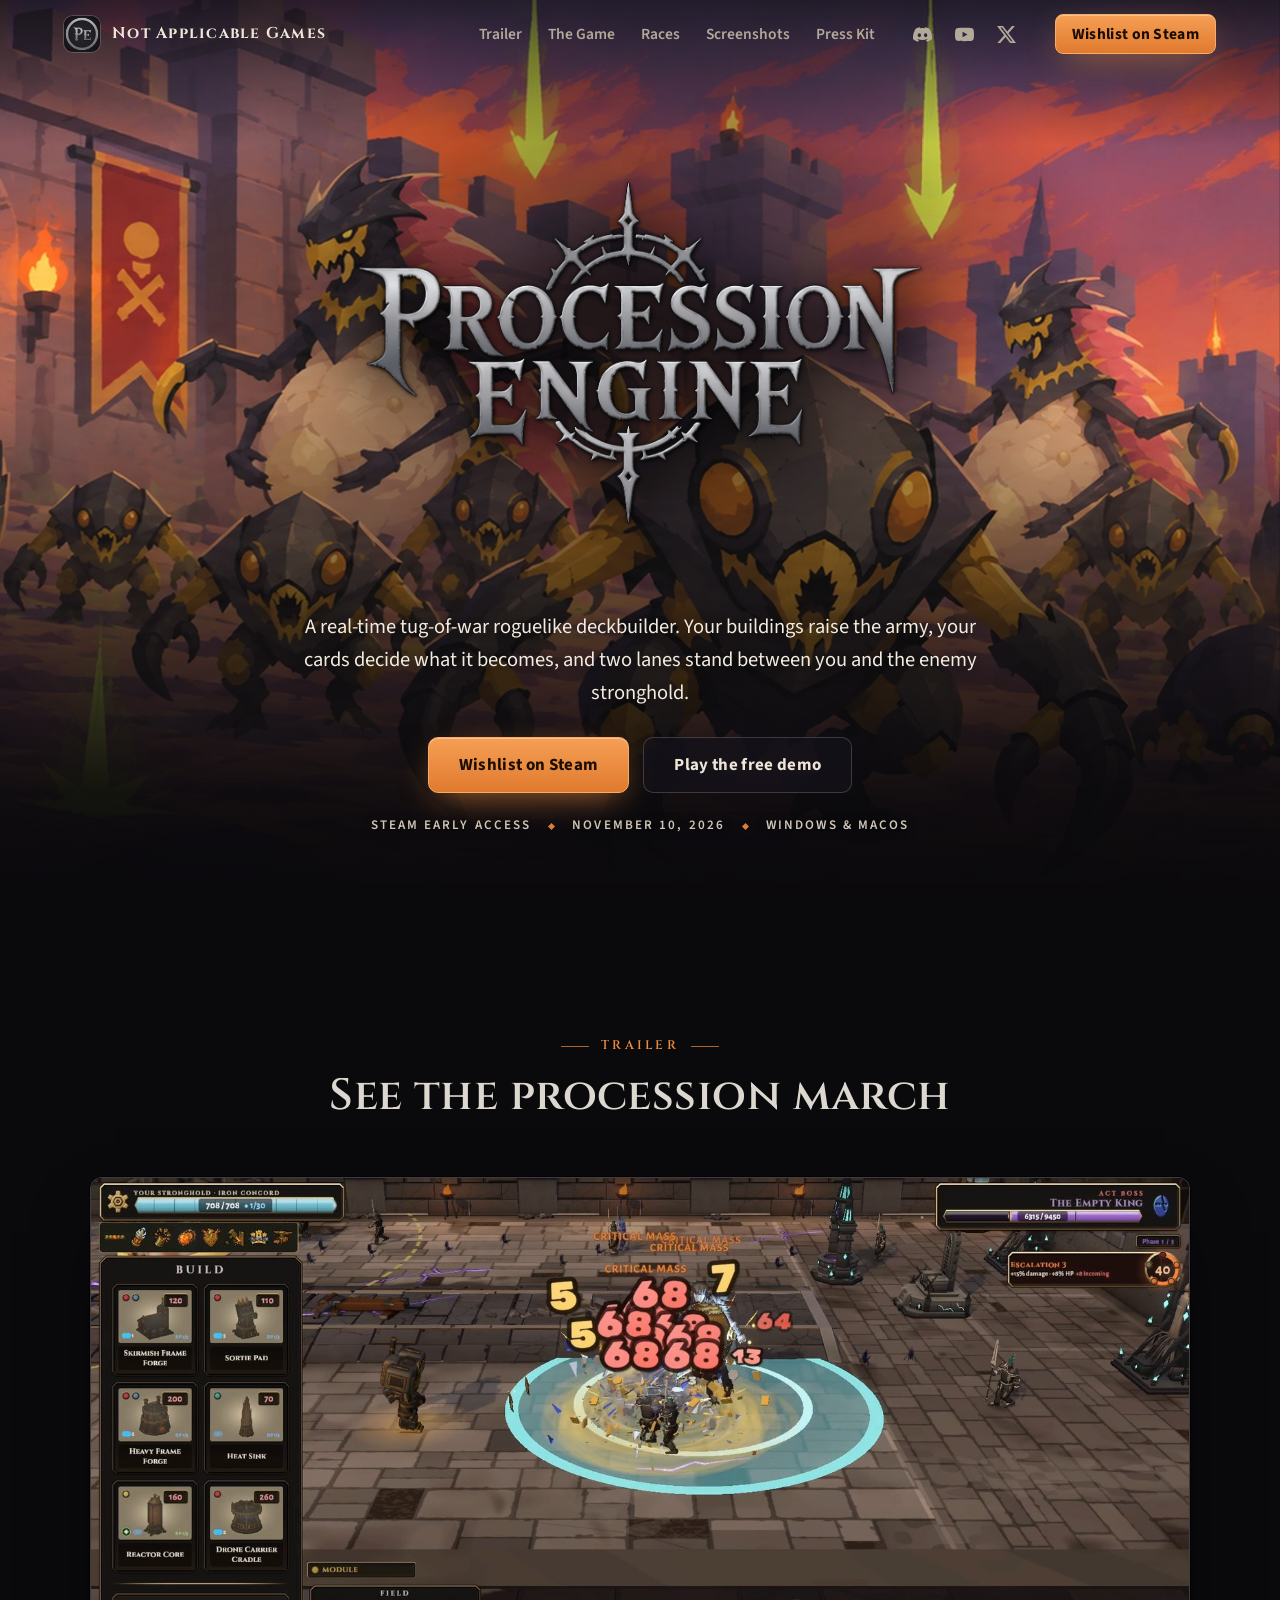
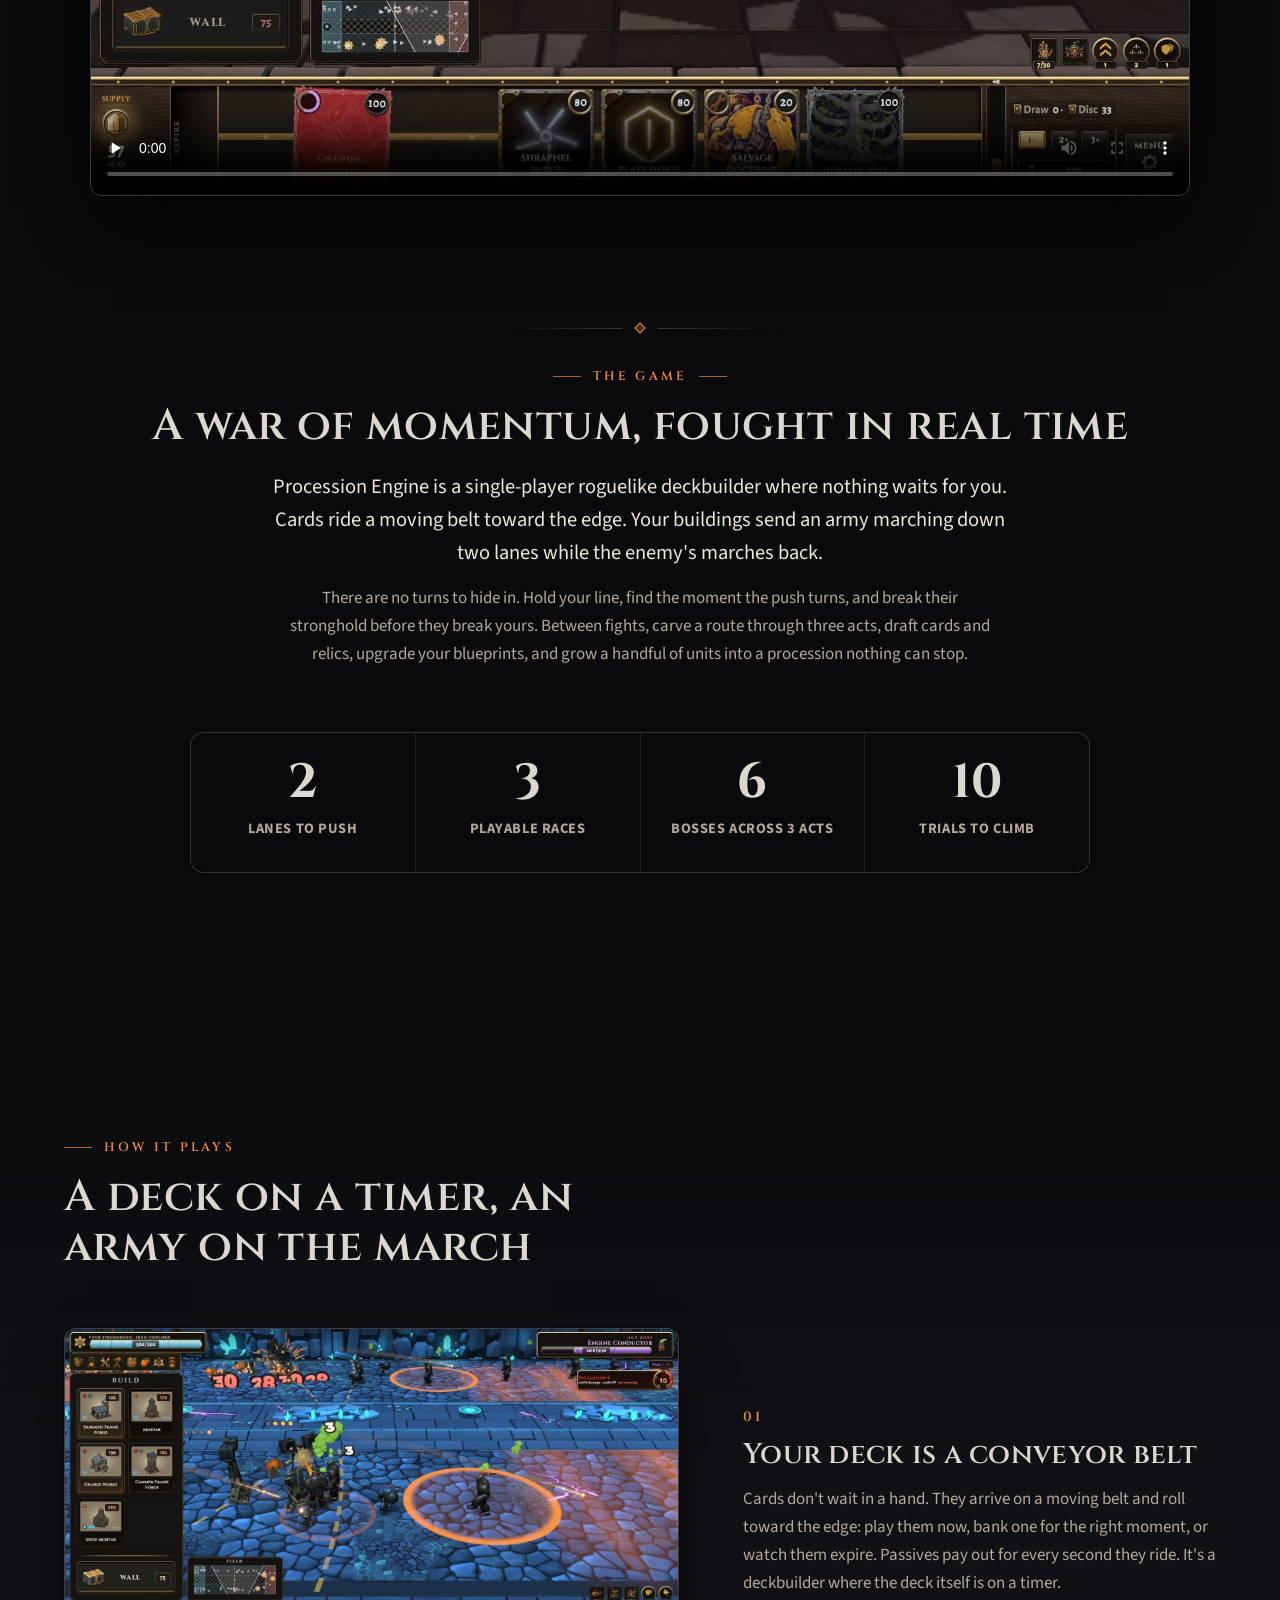
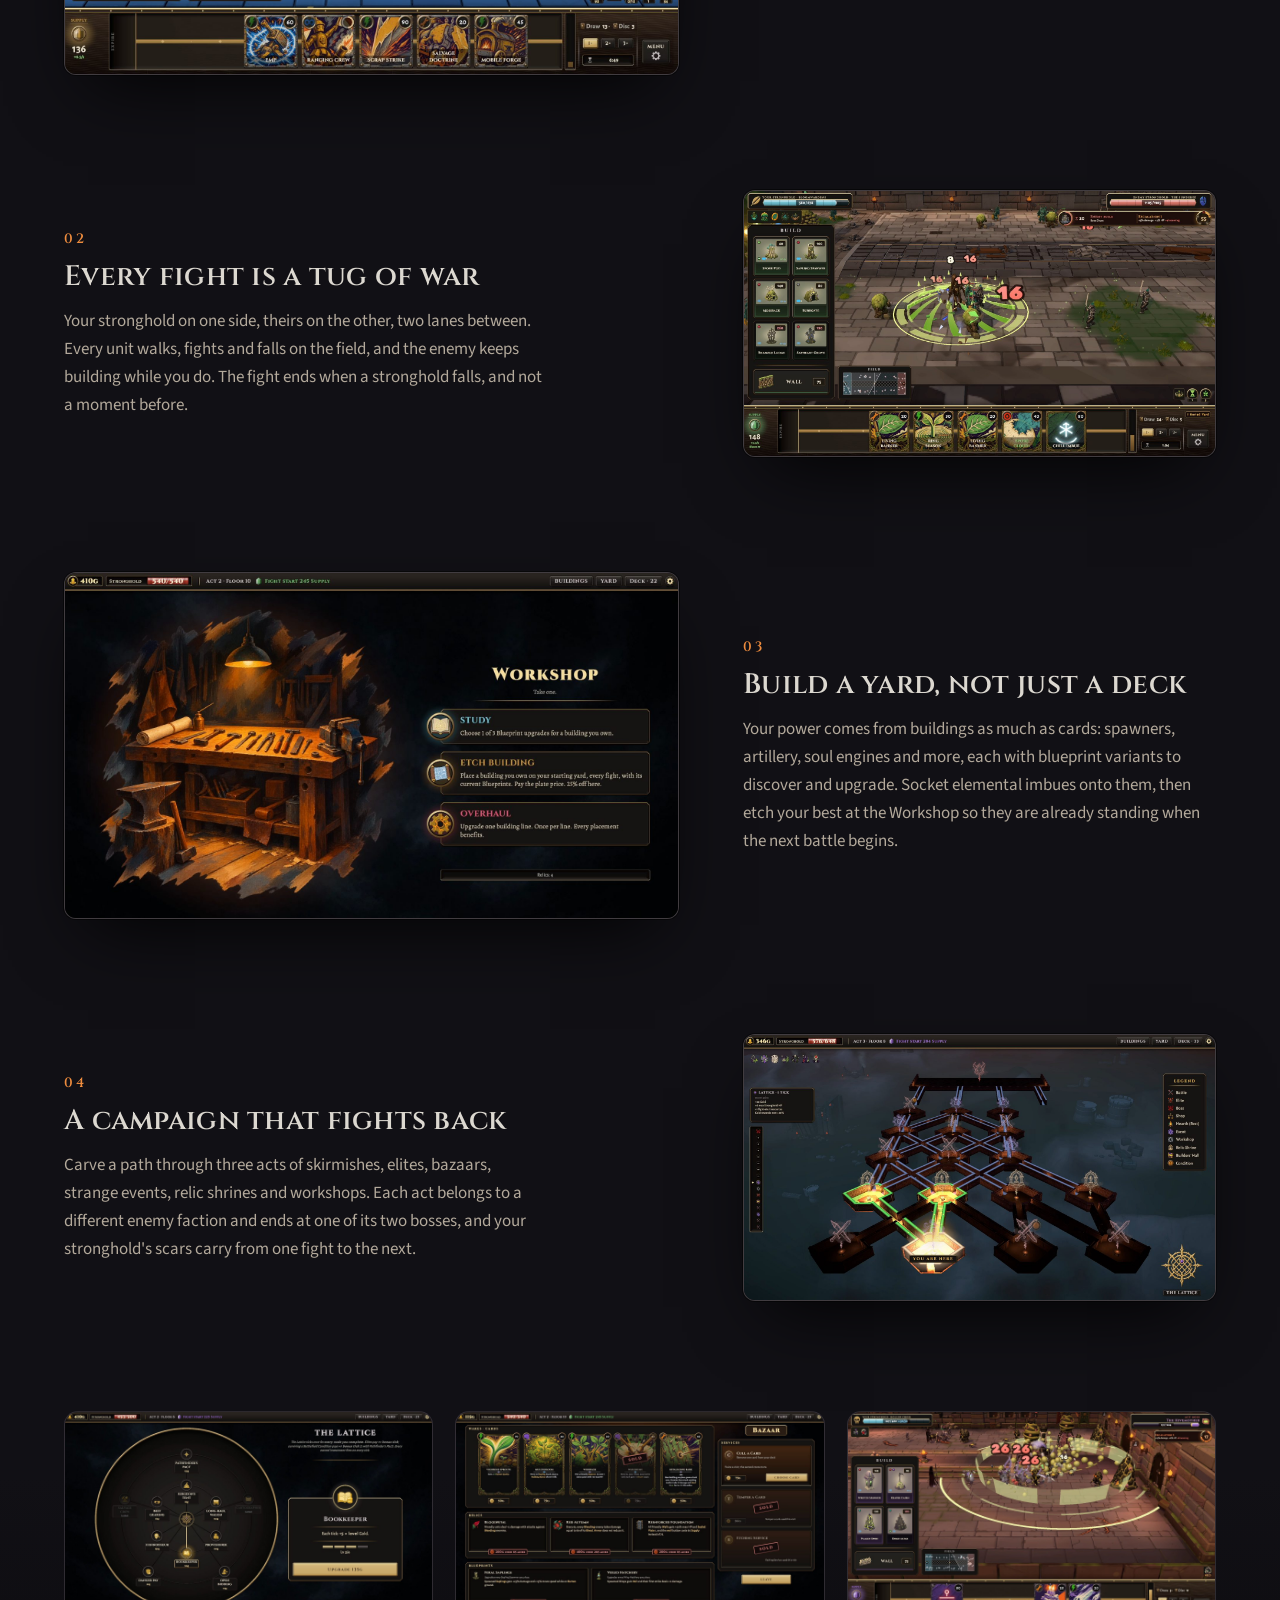
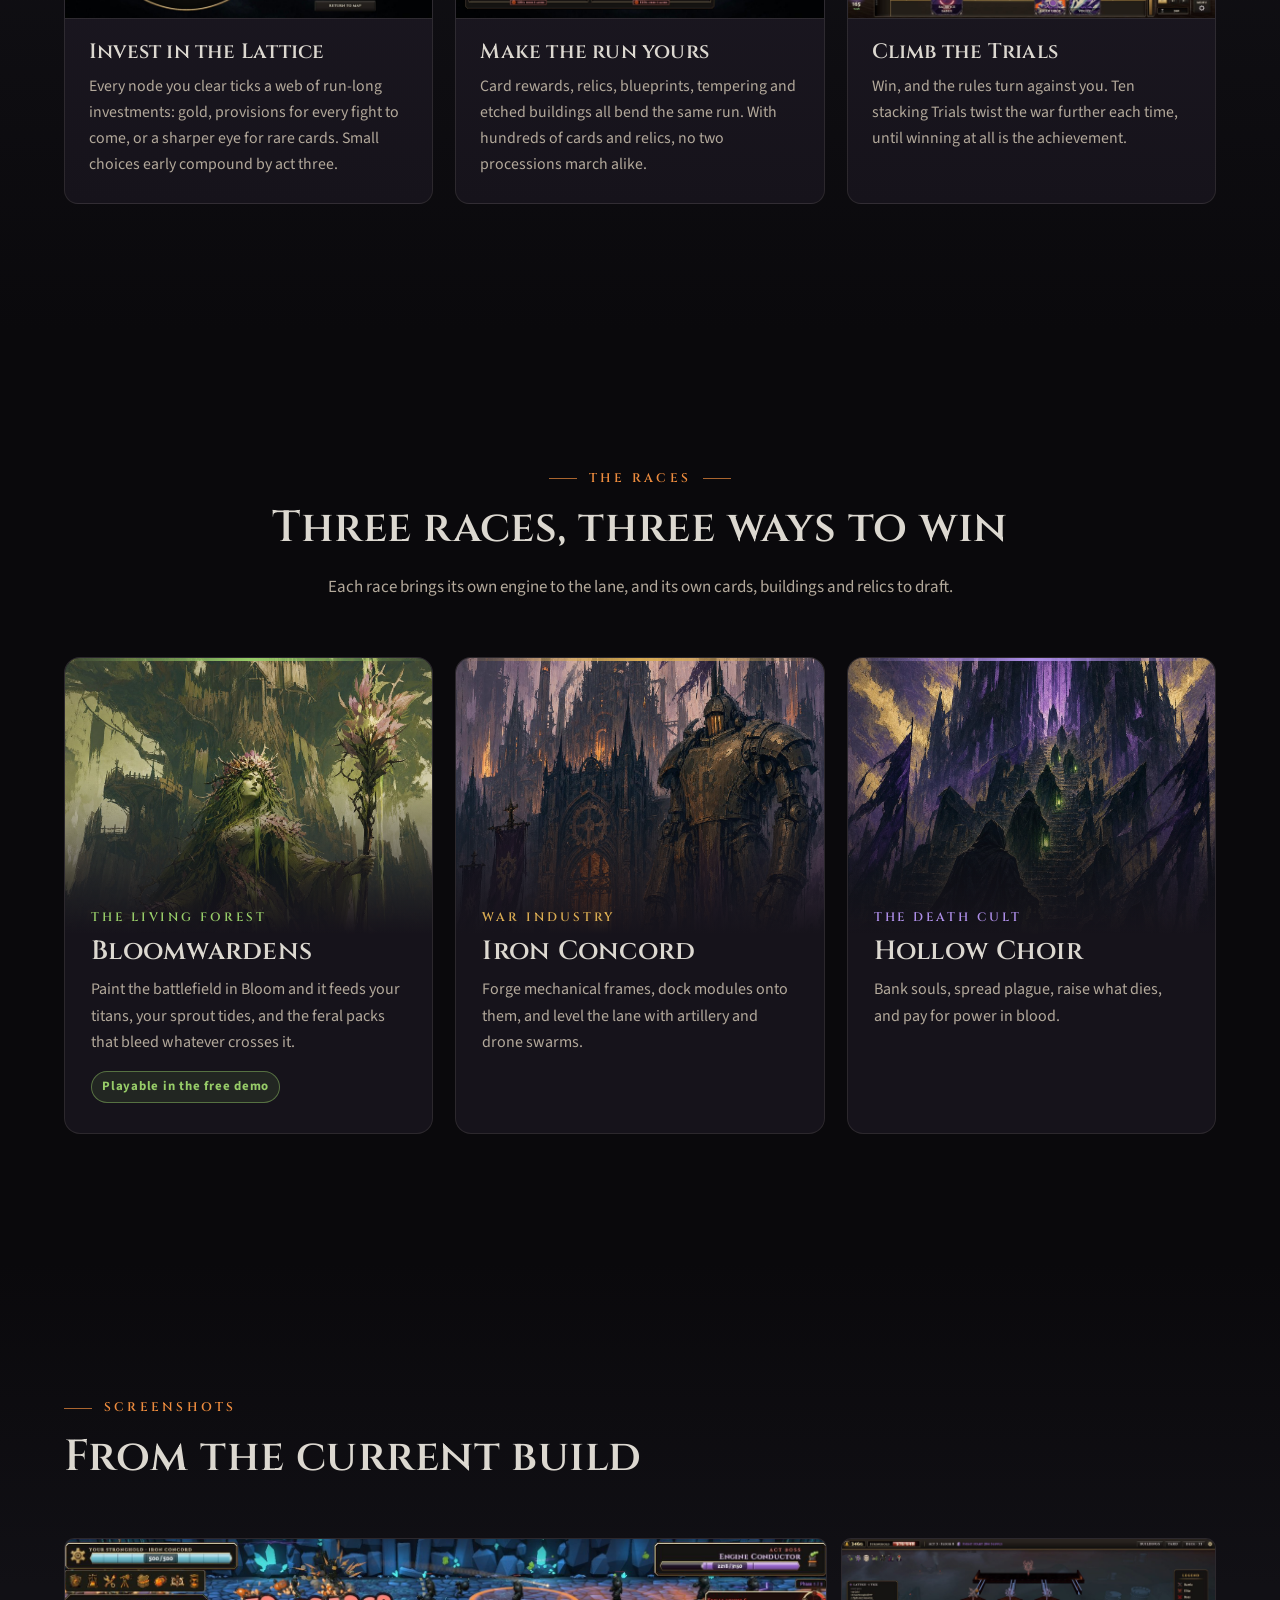
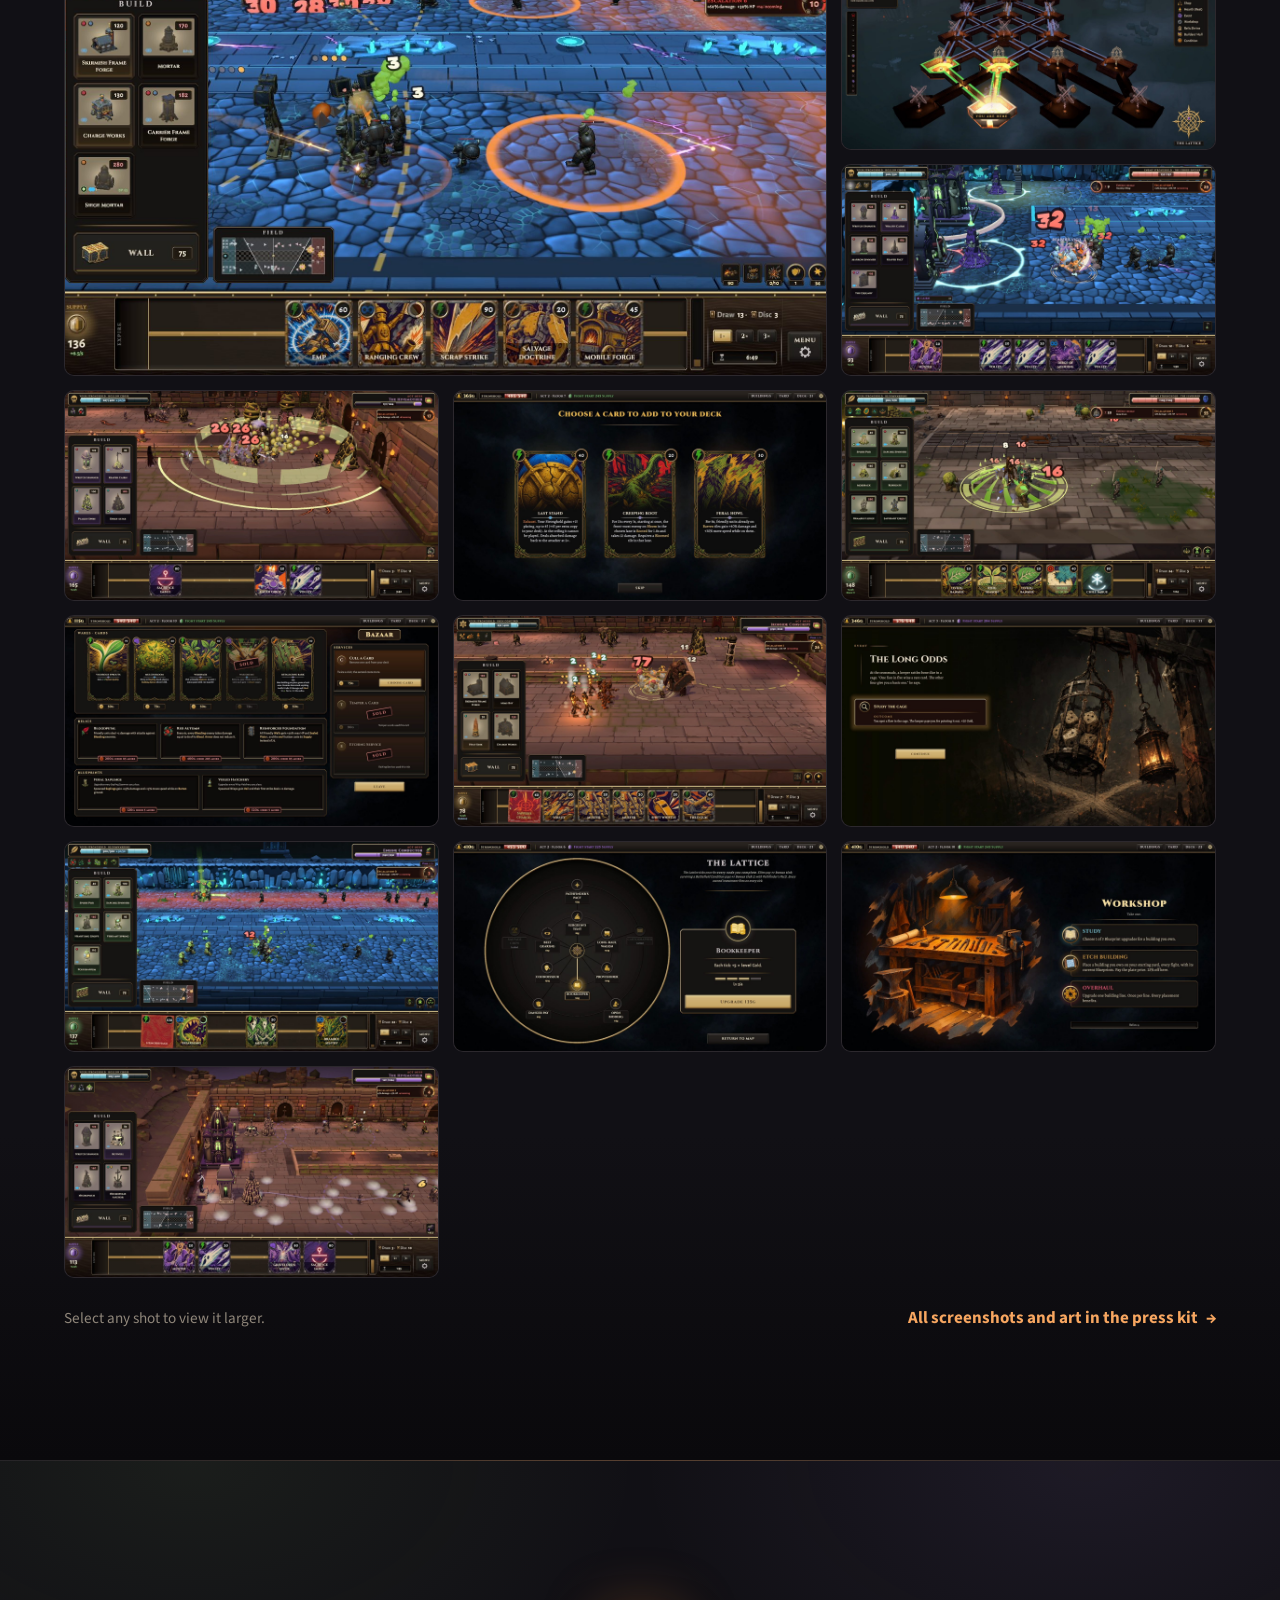
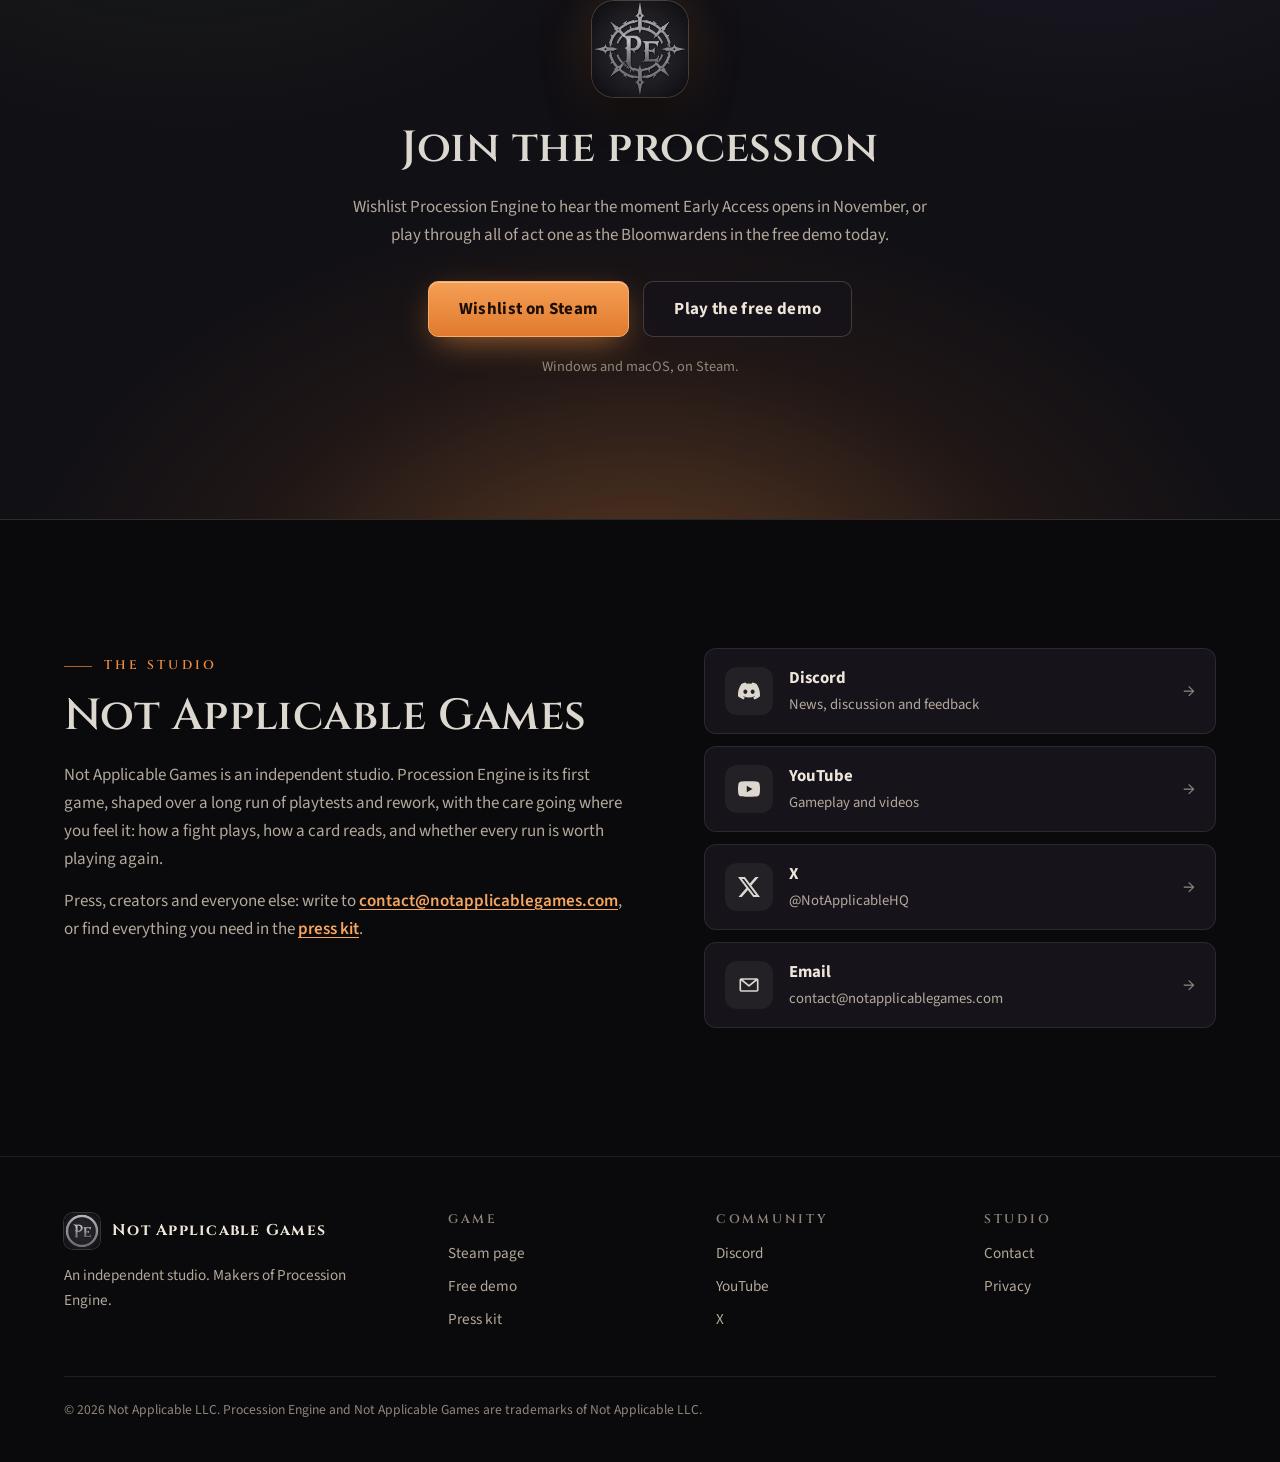
==== commit 2ea14d66: "New key art: the Sloughed swarm at the castle wall, and the current silver logo Hero, share image, a" ====
--- a/index.html
+++ b/index.html
@@ -16,21 +16,21 @@
 <meta property="og:url" content="https://notapplicablegames.com/">
 <meta property="og:title" content="Procession Engine | Not Applicable Games">
 <meta property="og:description" content="A real-time tug-of-war roguelike deckbuilder. Your buildings raise the army, your cards decide what it becomes. Steam Early Access, November 10, 2026. Free demo out now.">
-<meta property="og:image" content="https://notapplicablegames.com/assets/capsule_main_web.jpg?v=3">
+<meta property="og:image" content="https://notapplicablegames.com/assets/capsule_main_web.jpg?v=4">
 <meta property="og:image:width" content="1232">
 <meta property="og:image:height" content="706">
-<meta property="og:image:alt" content="Procession Engine key art: the Bloomwardens break the Sloughed stronghold in a burst of fire, the game logo below.">
+<meta property="og:image:alt" content="Procession Engine key art: a Sloughed swarm marches on a castle wall under falling green bolts, with the game logo.">
 <meta name="twitter:card" content="summary_large_image">
 <meta name="twitter:site" content="@NotApplicableHQ">
 <meta name="twitter:title" content="Procession Engine | Not Applicable Games">
 <meta name="twitter:description" content="A real-time tug-of-war roguelike deckbuilder. Steam Early Access, November 10, 2026. Free demo out now.">
-<meta name="twitter:image" content="https://notapplicablegames.com/assets/capsule_main_web.jpg?v=3">
-<meta name="twitter:image:alt" content="Procession Engine key art: the Bloomwardens break the Sloughed stronghold in a burst of fire, the game logo below.">
+<meta name="twitter:image" content="https://notapplicablegames.com/assets/capsule_main_web.jpg?v=4">
+<meta name="twitter:image:alt" content="Procession Engine key art: a Sloughed swarm marches on a castle wall under falling green bolts, with the game logo.">
 
 <link rel="preconnect" href="https://fonts.googleapis.com">
 <link rel="preconnect" href="https://fonts.gstatic.com" crossorigin>
 <link rel="stylesheet" href="https://fonts.googleapis.com/css2?family=Cinzel:wght@500;600;700&amp;family=Source+Sans+3:ital,wght@0,400;0,600;0,700;1,400&amp;display=swap">
-<link rel="preload" as="image" href="assets/keyart_hero_web.jpg?v=3" fetchpriority="high">
+<link rel="preload" as="image" href="assets/keyart_hero_web.jpg?v=4" fetchpriority="high">
 <link rel="stylesheet" href="style.css?v=8">
 <script>document.documentElement.classList.add('js');</script>
 <script src="site.js?v=6" defer></script>
@@ -41,7 +41,7 @@
   "@type": "VideoGame",
   "name": "Procession Engine",
   "url": "https://notapplicablegames.com/",
-  "image": "https://notapplicablegames.com/assets/capsule_main_web.jpg?v=3",
+  "image": "https://notapplicablegames.com/assets/capsule_main_web.jpg?v=4",
   "description": "A real-time tug-of-war roguelike deckbuilder. Your buildings spawn your army; your cards, blueprints and imbues decide what that army becomes.",
   "genre": ["Roguelike", "Deckbuilder", "Strategy"],
   "gamePlatform": ["Windows", "macOS"],
@@ -91,10 +91,10 @@
 
 <section class="hero" aria-labelledby="hero-title">
   <div class="hero-art">
-    <img src="assets/keyart_hero_web.jpg?v=3" width="3840" height="1240" fetchpriority="high" decoding="async" alt="">
+    <img src="assets/keyart_hero_web.jpg?v=4" width="3840" height="1240" fetchpriority="high" decoding="async" alt="">
   </div>
   <div class="hero-inner">
-    <h1 class="hero-title" id="hero-title"><img src="assets/logo_procession_engine.png?v=3" width="1279" height="777" alt="Procession Engine"></h1>
+    <h1 class="hero-title" id="hero-title"><img src="assets/logo_procession_engine.png?v=4" width="1277" height="776" alt="Procession Engine"></h1>
     <div class="hero-copy">
       <p class="lede">A real-time tug-of-war roguelike deckbuilder. Your buildings raise the army, your cards decide what it becomes, and two lanes stand between you and the enemy stronghold.</p>
       <div class="btn-row">
--- a/style.css
+++ b/style.css
@@ -627,7 +627,7 @@
 }
 .page-hero::before {
   content: ""; position: absolute; inset: 0; z-index: -2;
-  background: url("assets/keyart_hero_1920.jpg") center 58% / cover no-repeat;
+  background: url("assets/keyart_hero_1920.jpg?v=4") center 58% / cover no-repeat;
   opacity: 0.55;
 }
 .page-hero::after {
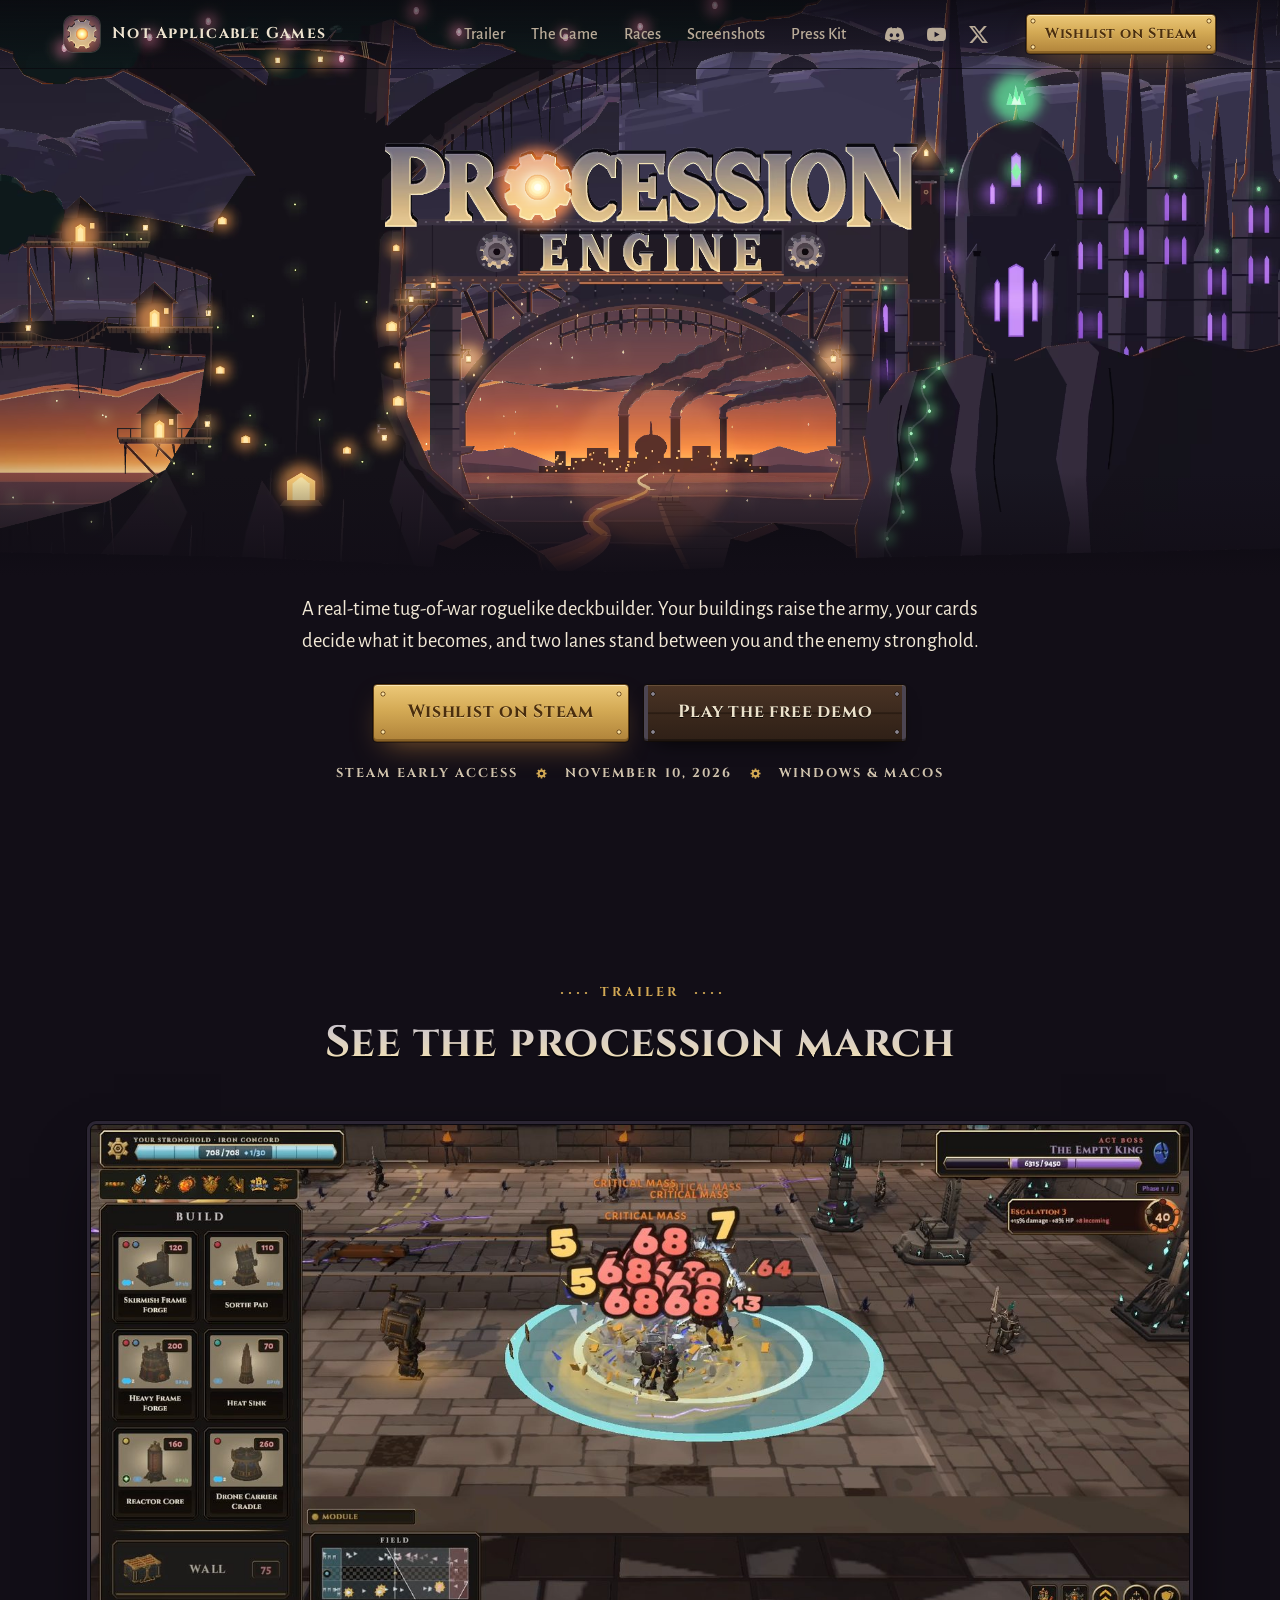
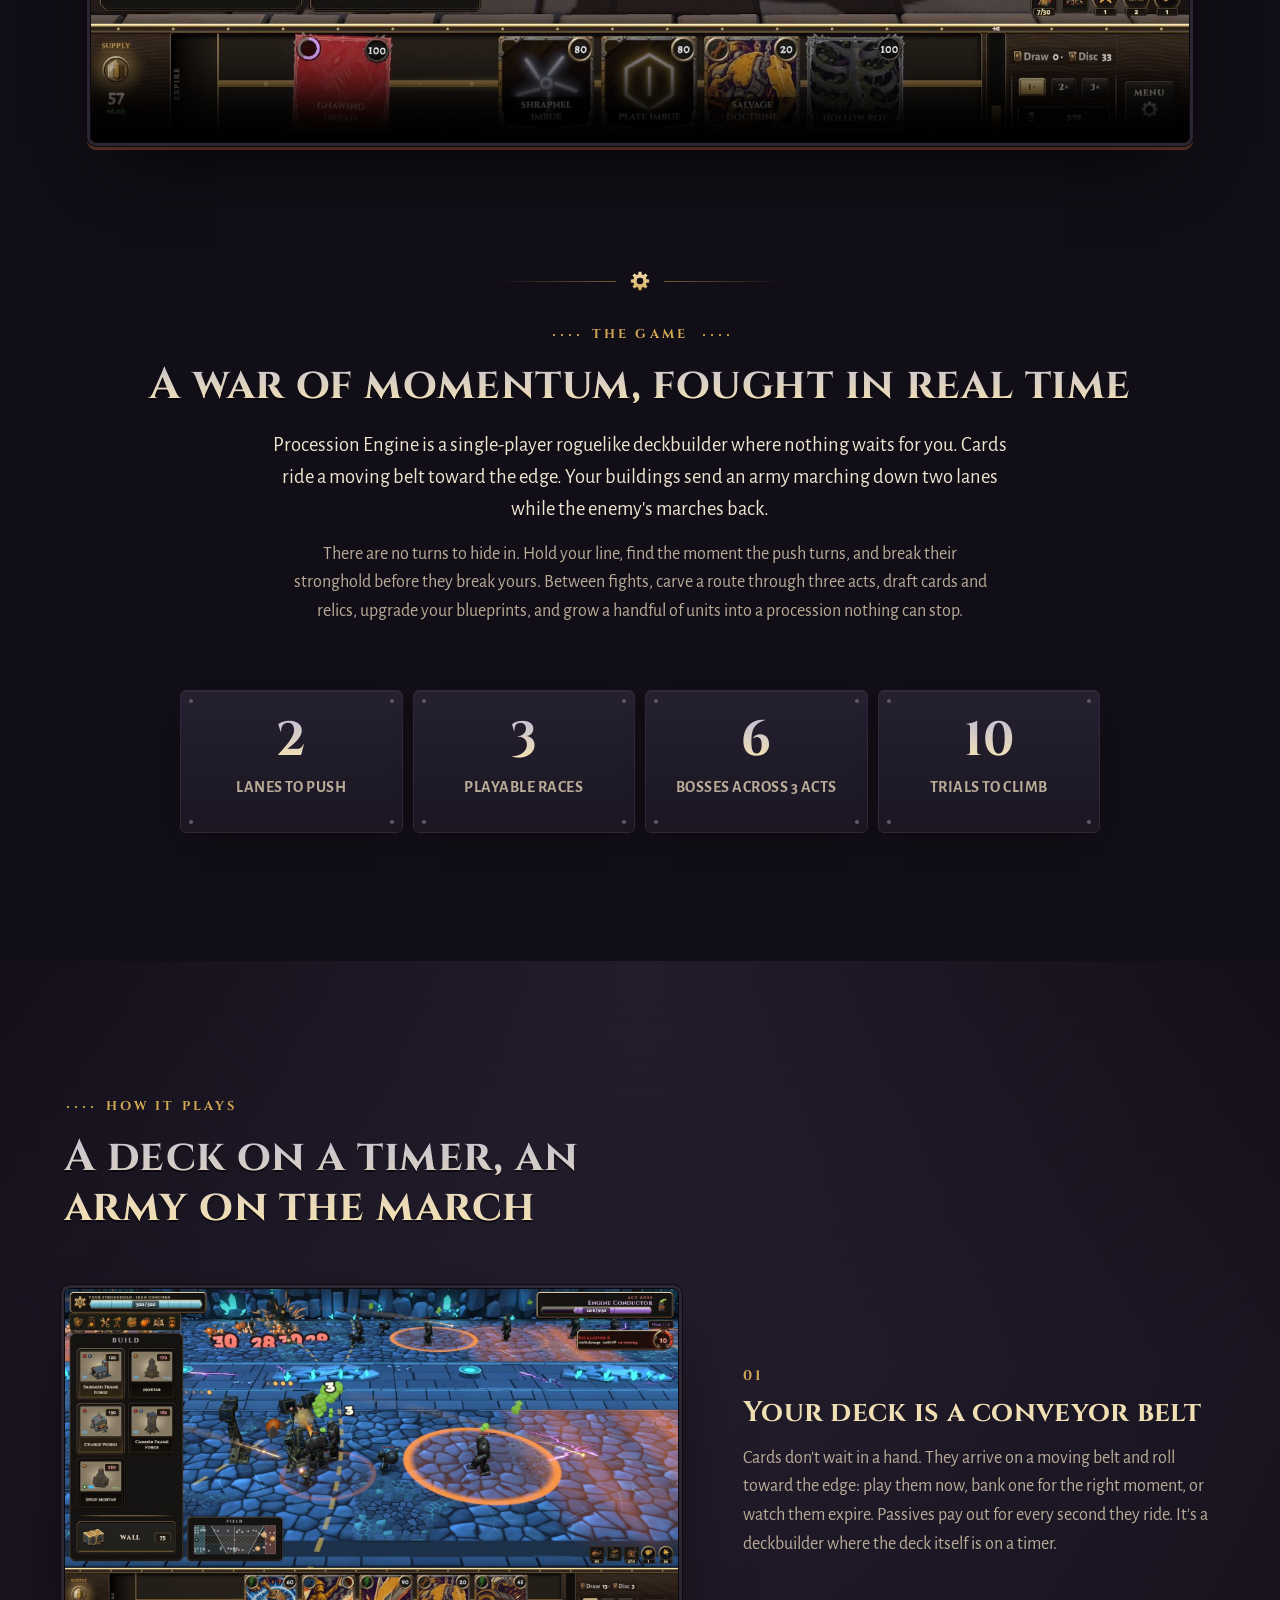
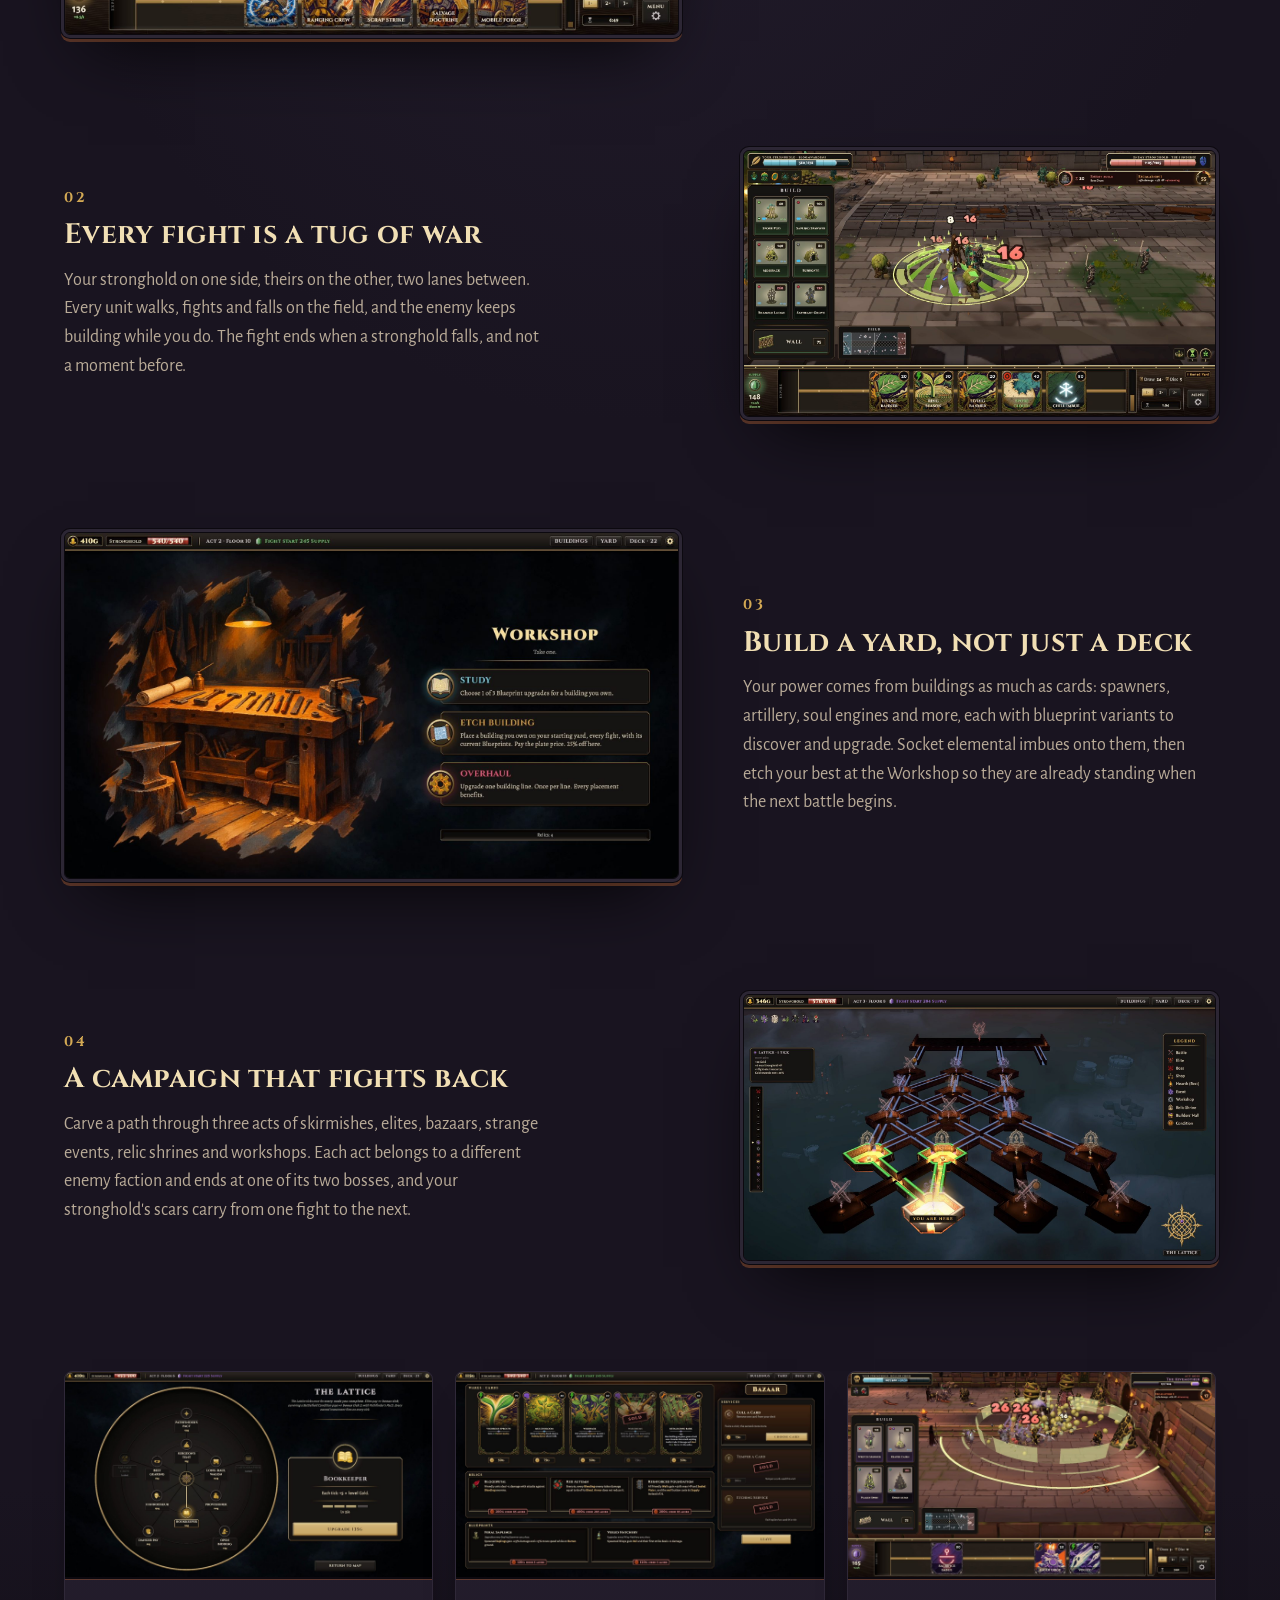
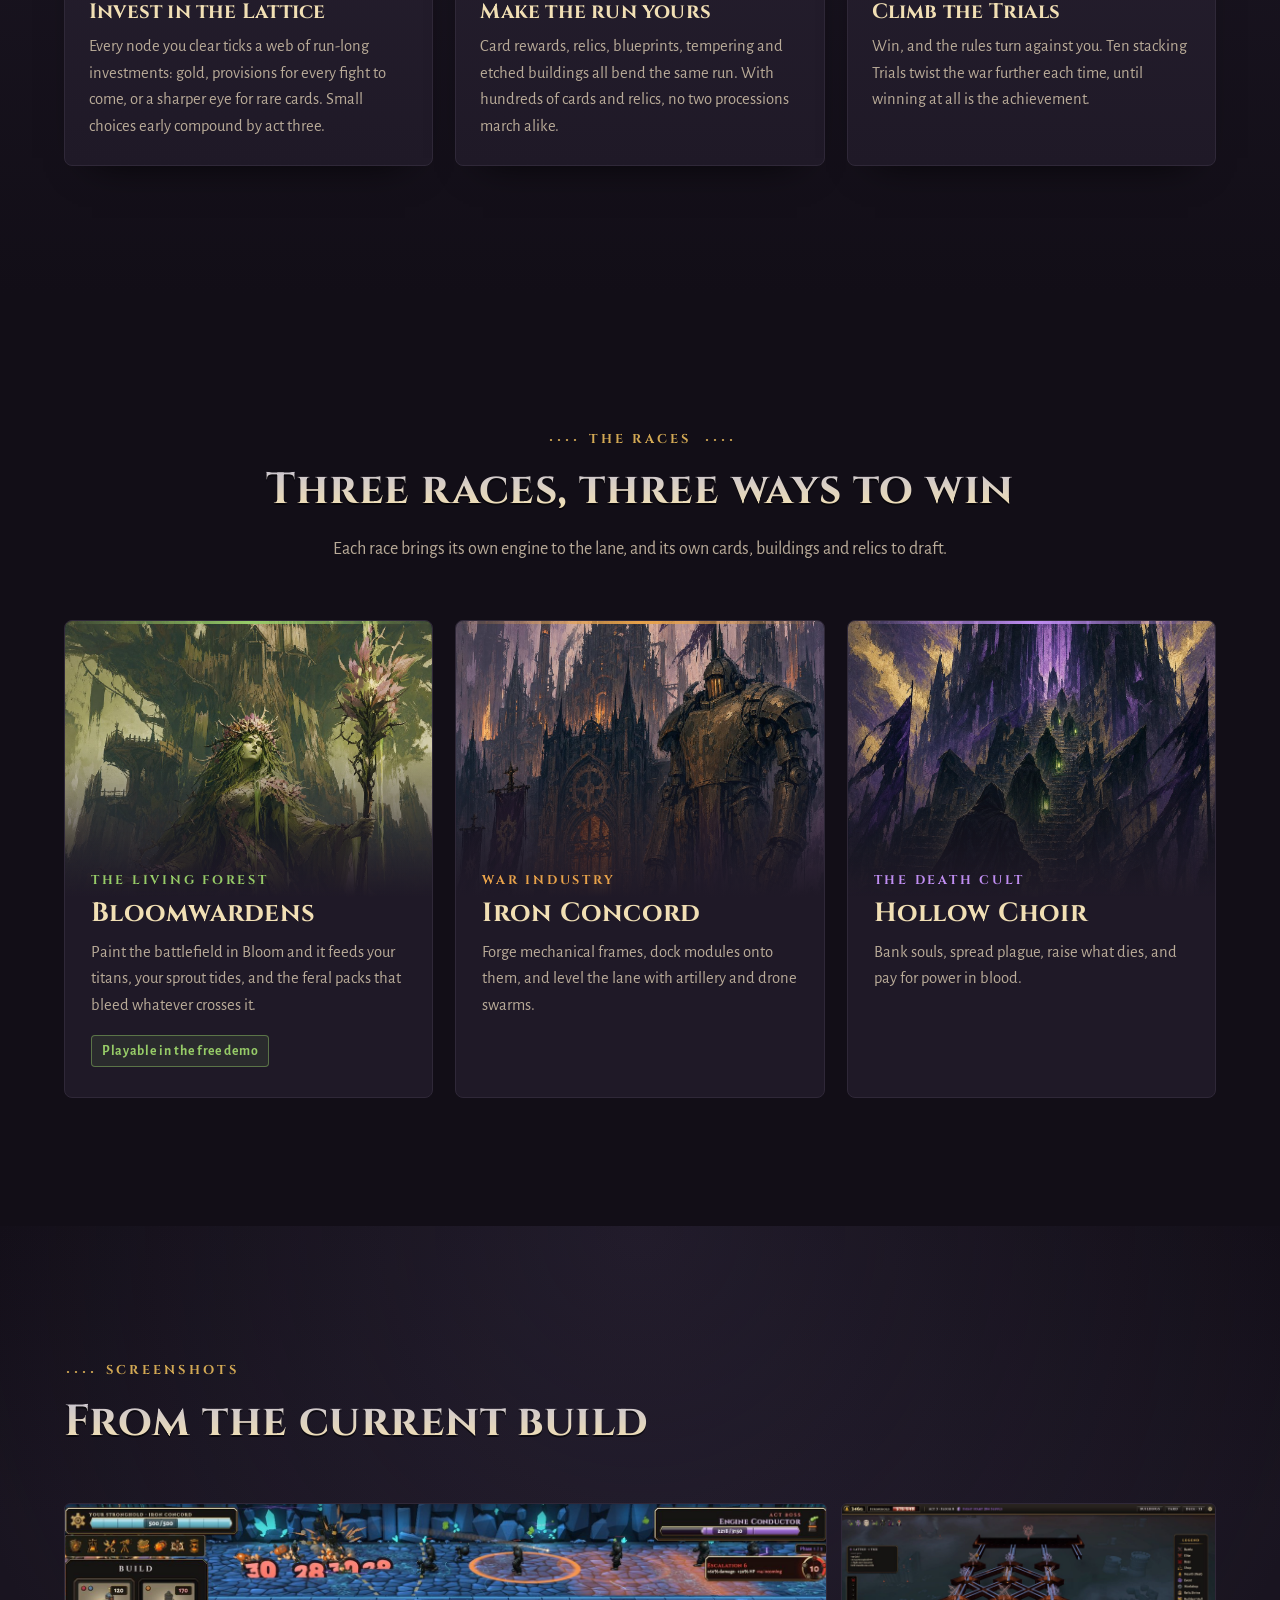
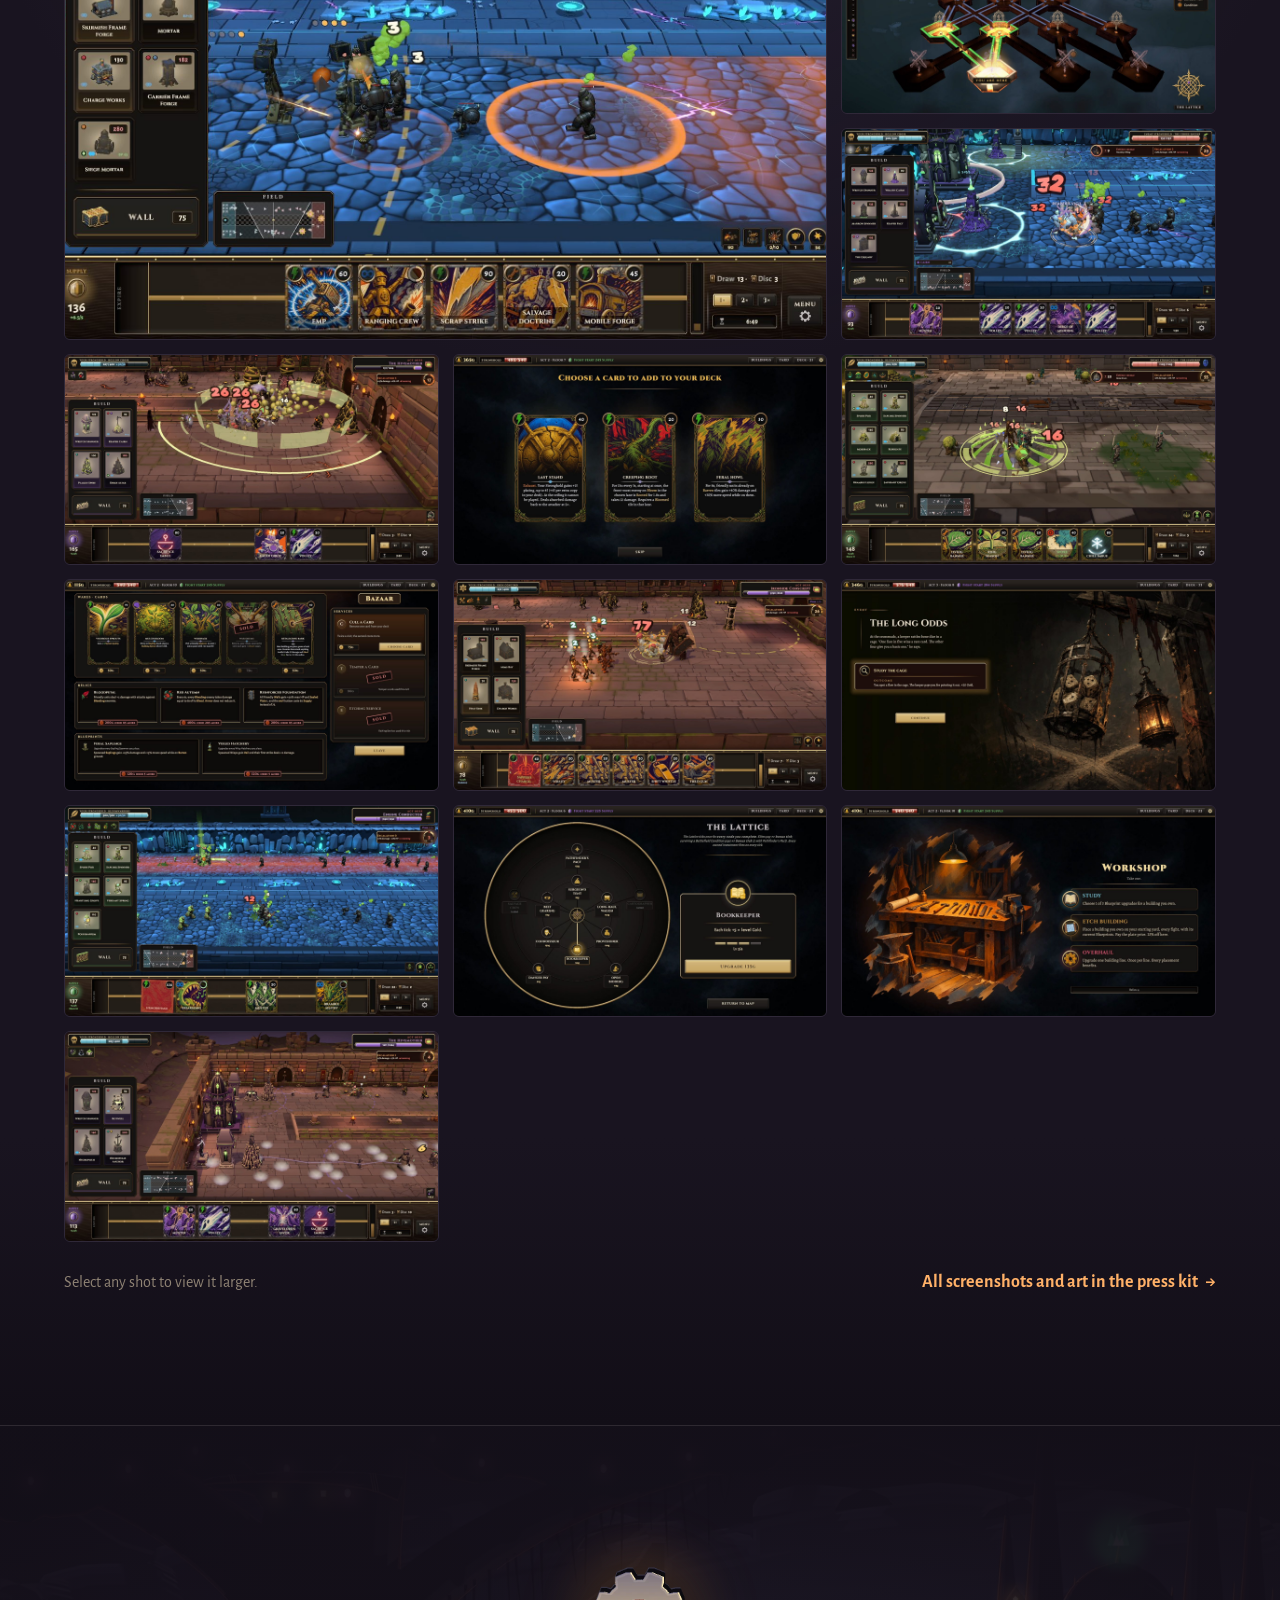
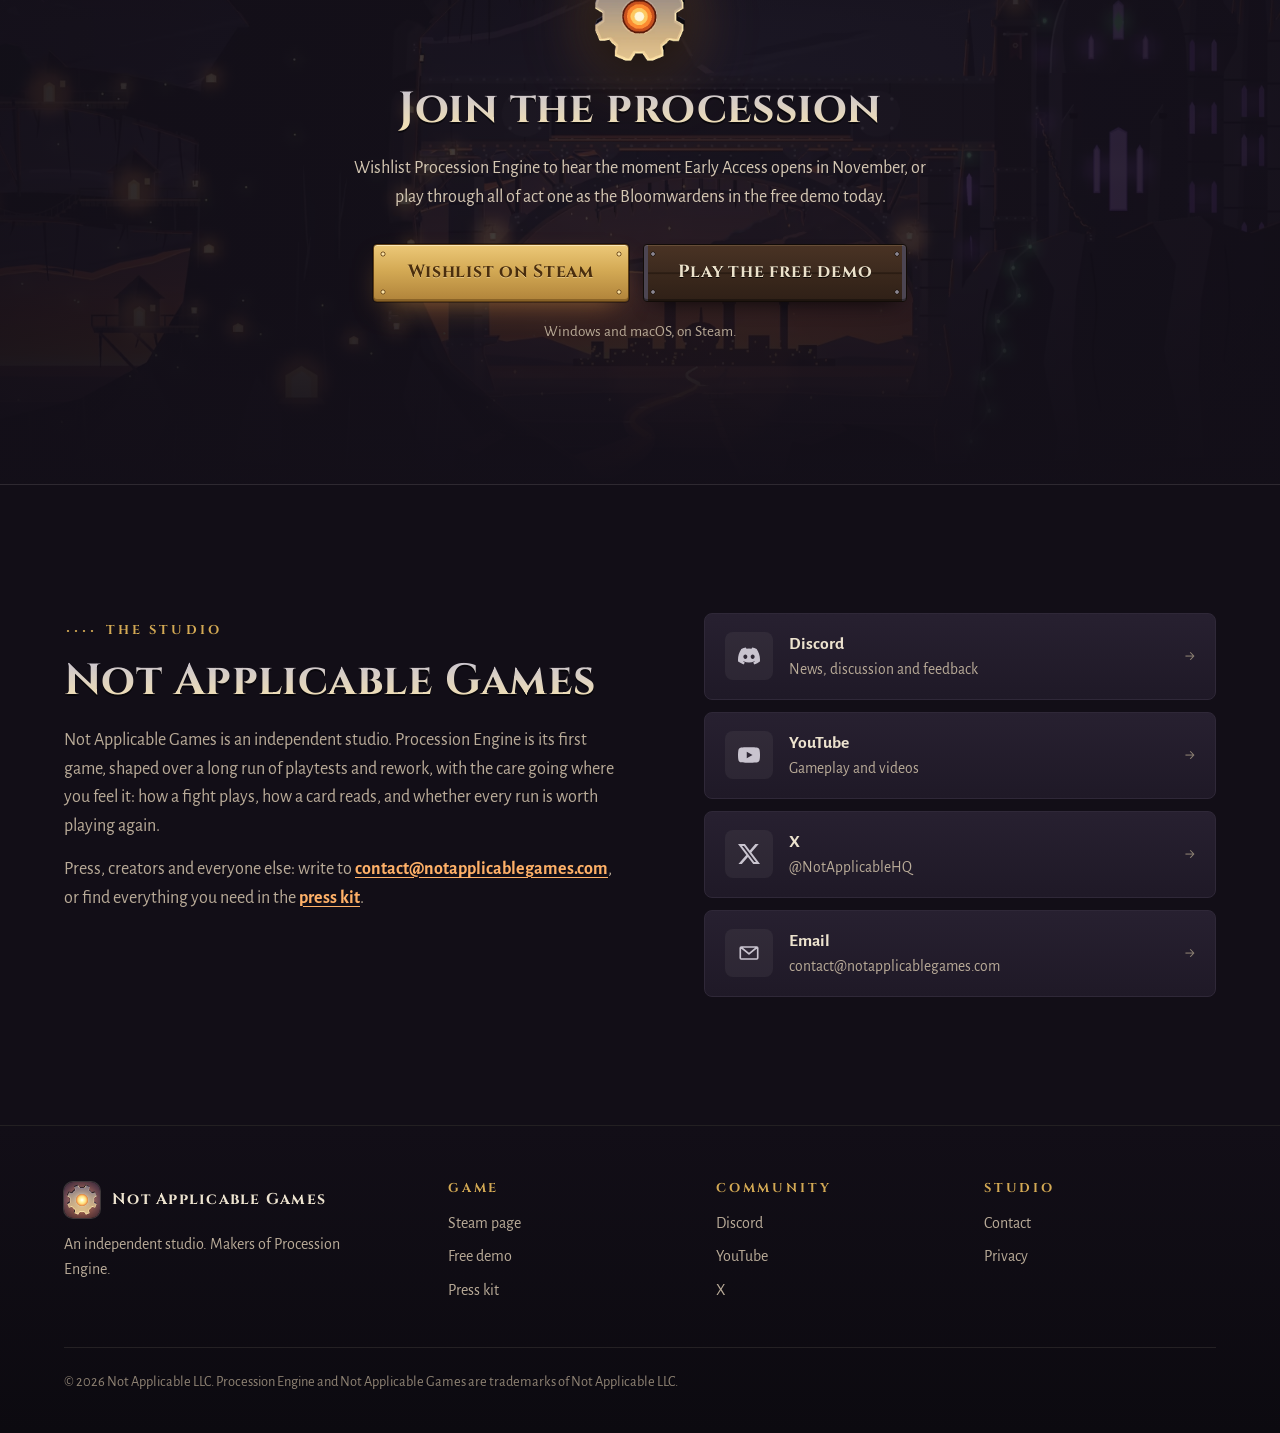
==== commit 85be19eb: "The new drawn look: the gate scene as the home hero, brass and timber buttons, the game's typefaces," ====
--- a/index.html
+++ b/index.html
@@ -8,32 +8,31 @@
 <link rel="canonical" href="https://notapplicablegames.com/">
 <meta name="theme-color" content="#0a090c">
 <meta name="color-scheme" content="dark">
-<link rel="icon" type="image/png" href="assets/favicon_64.png?v=3">
-<link rel="apple-touch-icon" href="assets/apple_touch_icon.png?v=3">
+<link rel="icon" type="image/png" href="assets/favicon_64.png?v=4">
+<link rel="apple-touch-icon" href="assets/apple_touch_icon.png?v=4">
 
 <meta property="og:type" content="website">
 <meta property="og:site_name" content="Not Applicable Games">
 <meta property="og:url" content="https://notapplicablegames.com/">
 <meta property="og:title" content="Procession Engine | Not Applicable Games">
 <meta property="og:description" content="A real-time tug-of-war roguelike deckbuilder. Your buildings raise the army, your cards decide what it becomes. Steam Early Access, November 10, 2026. Free demo out now.">
-<meta property="og:image" content="https://notapplicablegames.com/assets/capsule_main_web.jpg?v=4">
-<meta property="og:image:width" content="1232">
-<meta property="og:image:height" content="706">
-<meta property="og:image:alt" content="Procession Engine key art: a Sloughed swarm marches on a castle wall under falling green bolts, with the game logo.">
+<meta property="og:image" content="https://notapplicablegames.com/assets/social_card.jpg?v=5">
+<meta property="og:image:width" content="1200">
+<meta property="og:image:height" content="630">
+<meta property="og:image:alt" content="Procession Engine: the game's name on an iron gate over a forge city at dusk, between a tree fortress and a spired keep.">
 <meta name="twitter:card" content="summary_large_image">
 <meta name="twitter:site" content="@NotApplicableHQ">
 <meta name="twitter:title" content="Procession Engine | Not Applicable Games">
 <meta name="twitter:description" content="A real-time tug-of-war roguelike deckbuilder. Steam Early Access, November 10, 2026. Free demo out now.">
-<meta name="twitter:image" content="https://notapplicablegames.com/assets/capsule_main_web.jpg?v=4">
-<meta name="twitter:image:alt" content="Procession Engine key art: a Sloughed swarm marches on a castle wall under falling green bolts, with the game logo.">
+<meta name="twitter:image" content="https://notapplicablegames.com/assets/social_card.jpg?v=5">
+<meta name="twitter:image:alt" content="Procession Engine: the game's name on an iron gate over a forge city at dusk, between a tree fortress and a spired keep.">
 
 <link rel="preconnect" href="https://fonts.googleapis.com">
 <link rel="preconnect" href="https://fonts.gstatic.com" crossorigin>
-<link rel="stylesheet" href="https://fonts.googleapis.com/css2?family=Cinzel:wght@500;600;700&amp;family=Source+Sans+3:ital,wght@0,400;0,600;0,700;1,400&amp;display=swap">
-<link rel="preload" as="image" href="assets/keyart_hero_web.jpg?v=4" fetchpriority="high">
-<link rel="stylesheet" href="style.css?v=8">
+<link rel="stylesheet" href="https://fonts.googleapis.com/css2?family=Alegreya+Sans:ital,wght@0,400;0,500;0,700;1,400&amp;family=Cinzel:wght@700&amp;display=swap">
+<link rel="stylesheet" href="style.css?v=9">
 <script>document.documentElement.classList.add('js');</script>
-<script src="site.js?v=6" defer></script>
+<script src="site.js?v=7" defer></script>
 
 <script type="application/ld+json">
 {
@@ -41,7 +40,7 @@
   "@type": "VideoGame",
   "name": "Procession Engine",
   "url": "https://notapplicablegames.com/",
-  "image": "https://notapplicablegames.com/assets/capsule_main_web.jpg?v=4",
+  "image": "https://notapplicablegames.com/assets/social_card.jpg?v=5",
   "description": "A real-time tug-of-war roguelike deckbuilder. Your buildings spawn your army; your cards, blueprints and imbues decide what that army becomes.",
   "genre": ["Roguelike", "Deckbuilder", "Strategy"],
   "gamePlatform": ["Windows", "macOS"],
@@ -69,7 +68,7 @@
 
 <header class="site-nav" id="top">
   <nav class="nav-inner" aria-label="Main">
-    <a class="brand" href="./"><img src="assets/favicon_64.png?v=3" alt="" width="36" height="36">Not Applicable Games</a>
+    <a class="brand" href="./"><img src="assets/favicon_64.png?v=4" alt="" width="36" height="36">Not Applicable Games</a>
     <button class="nav-toggle" type="button" aria-expanded="false" aria-controls="nav-links"><span class="nav-toggle-bars" aria-hidden="true"></span><span class="visually-hidden">Menu</span></button>
     <ul class="nav-links" id="nav-links">
       <li><a href="#trailer">Trailer</a></li>
@@ -90,11 +89,24 @@
 <main id="main">
 
 <section class="hero" aria-labelledby="hero-title">
-  <div class="hero-art">
-    <img src="assets/keyart_hero_web.jpg?v=4" width="3840" height="1240" fetchpriority="high" decoding="async" alt="">
+  <div class="hero-scene">
+    <div class="stage">
+      <div class="pl pl-sky" aria-hidden="true"><picture><source type="image/avif" srcset="assets/home/sky.avif 2560w, assets/home/sky@2x.avif 5120w" sizes="(max-aspect-ratio: 2/3) 237vw, (max-aspect-ratio: 3/2) 152vh, 100vw"><source type="image/webp" srcset="assets/home/sky.webp 2560w, assets/home/sky@2x.webp 5120w" sizes="(max-aspect-ratio: 2/3) 237vw, (max-aspect-ratio: 3/2) 152vh, 100vw"><img src="assets/home/sky.jpg" width="2560" height="1080" alt="" decoding="async" fetchpriority="high"></picture></div>
+      <div class="pl pl-cloud-high" aria-hidden="true"><picture><source type="image/avif" srcset="assets/home/cloud_high.avif 2560w, assets/home/cloud_high@2x.avif 5120w" sizes="(max-aspect-ratio: 2/3) 237vw, (max-aspect-ratio: 3/2) 152vh, 100vw"><source type="image/webp" srcset="assets/home/cloud_high.webp 2560w, assets/home/cloud_high@2x.webp 5120w" sizes="(max-aspect-ratio: 2/3) 237vw, (max-aspect-ratio: 3/2) 152vh, 100vw"><img src="assets/home/cloud_high.png" width="2560" height="222" alt="" decoding="async"></picture></div>
+      <div class="pl pl-cloud-mid" aria-hidden="true"><picture><source type="image/avif" srcset="assets/home/cloud_mid.avif 2560w, assets/home/cloud_mid@2x.avif 5120w" sizes="(max-aspect-ratio: 2/3) 237vw, (max-aspect-ratio: 3/2) 152vh, 100vw"><source type="image/webp" srcset="assets/home/cloud_mid.webp 2560w, assets/home/cloud_mid@2x.webp 5120w" sizes="(max-aspect-ratio: 2/3) 237vw, (max-aspect-ratio: 3/2) 152vh, 100vw"><img src="assets/home/cloud_mid.png" width="2560" height="497" alt="" decoding="async"></picture></div>
+      <div class="pl pl-cloud-low" aria-hidden="true"><picture><source type="image/avif" srcset="assets/home/cloud_low.avif 2560w, assets/home/cloud_low@2x.avif 5120w" sizes="(max-aspect-ratio: 2/3) 237vw, (max-aspect-ratio: 3/2) 152vh, 100vw"><source type="image/webp" srcset="assets/home/cloud_low.webp 2560w, assets/home/cloud_low@2x.webp 5120w" sizes="(max-aspect-ratio: 2/3) 237vw, (max-aspect-ratio: 3/2) 152vh, 100vw"><img src="assets/home/cloud_low.png" width="2560" height="291" alt="" decoding="async"></picture></div>
+      <div class="pl pl-valley" aria-hidden="true"><picture><source type="image/avif" srcset="assets/home/valley.avif 2560w, assets/home/valley@2x.avif 5120w" sizes="(max-aspect-ratio: 2/3) 237vw, (max-aspect-ratio: 3/2) 152vh, 100vw"><source type="image/webp" srcset="assets/home/valley.webp 2560w, assets/home/valley@2x.webp 5120w" sizes="(max-aspect-ratio: 2/3) 237vw, (max-aspect-ratio: 3/2) 152vh, 100vw"><img src="assets/home/valley.png" width="2560" height="304" alt="" decoding="async"></picture></div>
+      <div class="pl pl-smoke1" aria-hidden="true"><picture><source type="image/avif" srcset="assets/home/smoke1.avif 2560w, assets/home/smoke1@2x.avif 5120w" sizes="(max-aspect-ratio: 2/3) 237vw, (max-aspect-ratio: 3/2) 152vh, 100vw"><source type="image/webp" srcset="assets/home/smoke1.webp 2560w, assets/home/smoke1@2x.webp 5120w" sizes="(max-aspect-ratio: 2/3) 237vw, (max-aspect-ratio: 3/2) 152vh, 100vw"><img src="assets/home/smoke1.png" width="430" height="208" alt="" decoding="async"></picture></div>
+      <div class="pl pl-smoke2" aria-hidden="true"><picture><source type="image/avif" srcset="assets/home/smoke2.avif 2560w, assets/home/smoke2@2x.avif 5120w" sizes="(max-aspect-ratio: 2/3) 237vw, (max-aspect-ratio: 3/2) 152vh, 100vw"><source type="image/webp" srcset="assets/home/smoke2.webp 2560w, assets/home/smoke2@2x.webp 5120w" sizes="(max-aspect-ratio: 2/3) 237vw, (max-aspect-ratio: 3/2) 152vh, 100vw"><img src="assets/home/smoke2.png" width="426" height="192" alt="" decoding="async"></picture></div>
+      <div class="pl pl-smoke3" aria-hidden="true"><picture><source type="image/avif" srcset="assets/home/smoke3.avif 2560w, assets/home/smoke3@2x.avif 5120w" sizes="(max-aspect-ratio: 2/3) 237vw, (max-aspect-ratio: 3/2) 152vh, 100vw"><source type="image/webp" srcset="assets/home/smoke3.webp 2560w, assets/home/smoke3@2x.webp 5120w" sizes="(max-aspect-ratio: 2/3) 237vw, (max-aspect-ratio: 3/2) 152vh, 100vw"><img src="assets/home/smoke3.png" width="424" height="113" alt="" decoding="async"></picture></div>
+      <div class="pl pl-front" aria-hidden="true"><picture><source type="image/avif" srcset="assets/home/front.avif 2560w, assets/home/front@2x.avif 5120w" sizes="(max-aspect-ratio: 2/3) 237vw, (max-aspect-ratio: 3/2) 152vh, 100vw"><source type="image/webp" srcset="assets/home/front.webp 2560w, assets/home/front@2x.webp 5120w" sizes="(max-aspect-ratio: 2/3) 237vw, (max-aspect-ratio: 3/2) 152vh, 100vw"><img src="assets/home/front.png" width="2560" height="1080" alt="" decoding="async" fetchpriority="high"></picture></div>
+      <h1 class="pl pl-logo" id="hero-title"><picture><source type="image/avif" srcset="assets/home/logo.avif 2560w, assets/home/logo@2x.avif 5120w" sizes="(max-aspect-ratio: 2/3) 237vw, (max-aspect-ratio: 3/2) 152vh, 100vw"><source type="image/webp" srcset="assets/home/logo.webp 2560w, assets/home/logo@2x.webp 5120w" sizes="(max-aspect-ratio: 2/3) 237vw, (max-aspect-ratio: 3/2) 152vh, 100vw"><img src="assets/home/logo.png" width="1000" height="242" alt="Procession Engine" decoding="async" fetchpriority="high"></picture></h1>
+      <div class="pl pl-glow-lamps" aria-hidden="true"><picture><source type="image/avif" srcset="assets/home/glow_lamps.avif 2560w, assets/home/glow_lamps@2x.avif 5120w" sizes="(max-aspect-ratio: 2/3) 237vw, (max-aspect-ratio: 3/2) 152vh, 100vw"><source type="image/webp" srcset="assets/home/glow_lamps.webp 2560w, assets/home/glow_lamps@2x.webp 5120w" sizes="(max-aspect-ratio: 2/3) 237vw, (max-aspect-ratio: 3/2) 152vh, 100vw"><img src="assets/home/glow_lamps.jpg" width="1892" height="1044" alt="" decoding="async"></picture></div>
+      <div class="pl pl-glow-flame" aria-hidden="true"><picture><source type="image/avif" srcset="assets/home/glow_flame.avif 2560w, assets/home/glow_flame@2x.avif 5120w" sizes="(max-aspect-ratio: 2/3) 237vw, (max-aspect-ratio: 3/2) 152vh, 100vw"><source type="image/webp" srcset="assets/home/glow_flame.webp 2560w, assets/home/glow_flame@2x.webp 5120w" sizes="(max-aspect-ratio: 2/3) 237vw, (max-aspect-ratio: 3/2) 152vh, 100vw"><img src="assets/home/glow_flame.jpg" width="136" height="136" alt="" decoding="async"></picture></div>
+      <div class="pl pl-glow-eye" aria-hidden="true"><picture><source type="image/avif" srcset="assets/home/glow_eye.avif 2560w, assets/home/glow_eye@2x.avif 5120w" sizes="(max-aspect-ratio: 2/3) 237vw, (max-aspect-ratio: 3/2) 152vh, 100vw"><source type="image/webp" srcset="assets/home/glow_eye.webp 2560w, assets/home/glow_eye@2x.webp 5120w" sizes="(max-aspect-ratio: 2/3) 237vw, (max-aspect-ratio: 3/2) 152vh, 100vw"><img src="assets/home/glow_eye.jpg" width="194" height="192" alt="" decoding="async"></picture></div>
+    </div>
   </div>
   <div class="hero-inner">
-    <h1 class="hero-title" id="hero-title"><img src="assets/logo_procession_engine.png?v=4" width="1277" height="776" alt="Procession Engine"></h1>
     <div class="hero-copy">
       <p class="lede">A real-time tug-of-war roguelike deckbuilder. Your buildings raise the army, your cards decide what it becomes, and two lanes stand between you and the enemy stronghold.</p>
       <div class="btn-row">
@@ -317,7 +329,7 @@
 
 <section class="cta-band" id="wishlist" aria-labelledby="wishlist-title">
   <div class="container">
-    <img class="cta-emblem" src="assets/apple_touch_icon.png?v=3" width="180" height="180" loading="lazy" alt="">
+    <picture><source type="image/webp" srcset="assets/home/cog_mark.webp"><img class="cta-emblem" src="assets/home/cog_mark.png" width="270" height="270" loading="lazy" decoding="async" alt=""></picture>
     <h2 id="wishlist-title">Join the procession</h2>
     <p>Wishlist Procession Engine to hear the moment Early Access opens in November, or play through all of act one as the Bloomwardens in the free demo today.</p>
     <div class="btn-row center">
@@ -367,7 +379,7 @@
   <div class="container">
     <div class="footer-grid">
       <div class="footer-brand">
-        <a class="brand" href="./"><img src="assets/favicon_64.png?v=3" alt="" width="36" height="36">Not Applicable Games</a>
+        <a class="brand" href="./"><img src="assets/favicon_64.png?v=4" alt="" width="36" height="36">Not Applicable Games</a>
         <p>An independent studio. Makers of Procession Engine.</p>
       </div>
       <div class="footer-col">
--- a/style.css
+++ b/style.css
@@ -1,27 +1,38 @@
 /* Not Applicable Games / Procession Engine */
 
 :root {
-  --bg: #0a090c;
-  --bg-raise: #111015;
-  --panel: #16131b;
-  --panel-2: #1d1923;
-  --line: rgba(236, 226, 208, 0.1);
-  --line-strong: rgba(236, 226, 208, 0.2);
-  --text: #ede6d9;
-  --muted: #b3a99b;
-  --faint: #8f867a;
-  --silver: #dcd8d0;
-  --ember: #ee8c3e;
-  --ember-hi: #f7a660;
-  --ember-deep: #c9661f;
+  --bg: #120e17;
+  --bg-raise: #191420;
+  --panel: #1f1927;
+  --panel-2: #272030;
+  --line: rgba(233, 220, 192, 0.1);
+  --line-strong: rgba(233, 220, 192, 0.2);
+  --iron: #3a3342;
+  --iron-hi: #5b5262;
+  --text: #ede3cf;
+  --muted: #b9ab98;
+  --faint: #8f8374;
+  --steel: #c9c4cf;
+  --cream: #f1dfb4;
+  --ember: #f08a3e;
+  --ember-hi: #ffb168;
+  --ember-deep: #c65f22;
+  --rose: #e39ab6;
+  --brass: #d3a954;
+  --brass-hi: #ecc878;
+  --brass-lo: #b0833a;
+  --brass-ink: #4a2e0e;
+  --timber: #3a281c;
+  --timber-lo: #2a1c14;
   --verdant: #97cc68;
-  --brass: #d9ab52;
-  --violet: #ae8ee8;
-  --radius: 14px;
+  --forge: #e8a24a;
+  --violet: #c08ef2;
+  --radius: 12px;
   --maxw: 1200px;
   --nav-h: 68px;
   --font-display: "Cinzel", "Trajan Pro", Georgia, "Times New Roman", serif;
-  --font-body: "Source Sans 3", "Segoe UI", -apple-system, BlinkMacSystemFont, system-ui, sans-serif;
+  --font-body: "Alegreya Sans", "Segoe UI", -apple-system, BlinkMacSystemFont, system-ui, sans-serif;
+  --cog: url("data:image/svg+xml,%3Csvg xmlns='http://www.w3.org/2000/svg' viewBox='0 0 24 24'%3E%3Cpath fill='%23000' fill-rule='evenodd' d='M10.3 1h3.4l.5 3.1 1.8.8 2.6-1.9 2.4 2.4-1.9 2.6.8 1.8 3.1.5v3.4l-3.1.5-.8 1.8 1.9 2.6-2.4 2.4-2.6-1.9-1.8.8-.5 3.1h-3.4l-.5-3.1-1.8-.8-2.6 1.9-2.4-2.4 1.9-2.6-.8-1.8L1 13.7v-3.4l3.1-.5.8-1.8L3 5.4 5.4 3l2.6 1.9 1.8-.8zM12 8a4 4 0 1 0 0 8 4 4 0 0 0 0-8z'/%3E%3C/svg%3E");
 }
 
 *, *::before, *::after { box-sizing: border-box; }
@@ -37,8 +48,8 @@
   background: var(--bg);
   color: var(--text);
   font-family: var(--font-body);
-  font-size: 1.0625rem;
-  line-height: 1.65;
+  font-size: 1.125rem;
+  line-height: 1.6;
   -webkit-font-smoothing: antialiased;
   -moz-osx-font-smoothing: grayscale;
   overflow-x: hidden;
@@ -47,7 +58,7 @@
 img { max-width: 100%; height: auto; display: block; }
 
 a { color: var(--ember-hi); text-decoration-thickness: 1px; text-underline-offset: 3px; }
-a:hover { color: #ffc28a; }
+a:hover { color: #ffd09a; }
 
 :focus-visible {
   outline: 2px solid var(--ember-hi);
@@ -55,15 +66,15 @@
   border-radius: 4px;
 }
 
-::selection { background: rgba(238, 140, 62, 0.35); color: #fff; }
+::selection { background: rgba(240, 138, 62, 0.35); color: #fff; }
 
 .skip-link {
   position: absolute; left: 16px; top: -60px; z-index: 100;
-  background: var(--ember); color: #1b0d03; font-weight: 700;
-  padding: 10px 16px; border-radius: 8px; text-decoration: none;
+  background: var(--brass); color: var(--brass-ink); font-weight: 700;
+  padding: 10px 16px; border-radius: 6px; text-decoration: none;
   transition: top 0.15s;
 }
-.skip-link:focus { top: 12px; color: #1b0d03; }
+.skip-link:focus { top: 12px; color: var(--brass-ink); }
 
 .visually-hidden {
   position: absolute !important; width: 1px; height: 1px; overflow: hidden;
@@ -80,34 +91,38 @@
 .eyebrow {
   display: inline-flex; align-items: center; gap: 12px;
   font-family: var(--font-display);
-  font-size: 0.78rem; font-weight: 600;
-  letter-spacing: 0.26em; text-transform: uppercase;
-  color: var(--ember);
-}
-.eyebrow::before {
-  content: ""; width: 28px; height: 1px;
-  background: currentColor; opacity: 0.7;
-}
-.eyebrow.centered::after {
-  content: ""; width: 28px; height: 1px;
-  background: currentColor; opacity: 0.7;
+  font-size: 0.8rem; font-weight: 700;
+  letter-spacing: 0.24em; text-transform: uppercase;
+  color: var(--brass);
+}
+.eyebrow::before, .eyebrow.centered::after {
+  content: ""; width: 30px; height: 2px;
+  background:
+    radial-gradient(circle, currentColor 1.2px, transparent 1.6px) 0 50% / 8px 2px repeat-x;
+  opacity: 0.85;
 }
 
 h1, h2, h3 {
   font-family: var(--font-display);
-  color: var(--silver);
-  font-weight: 600;
+  color: var(--cream);
+  font-weight: 700;
   letter-spacing: 0.01em;
   line-height: 1.15;
   text-wrap: balance;
 }
-h2 { font-size: clamp(1.85rem, 3.4vw, 2.8rem); margin: 14px 0 20px; }
+h2 {
+  font-size: clamp(1.85rem, 3.4vw, 2.8rem); margin: 14px 0 20px;
+  background: linear-gradient(180deg, var(--steel) 10%, var(--cream) 85%);
+  -webkit-background-clip: text; background-clip: text;
+  -webkit-text-fill-color: transparent;
+  filter: drop-shadow(0 2px 0 rgba(0, 0, 0, 0.55));
+}
 h3 { font-size: clamp(1.35rem, 2.2vw, 1.8rem); margin-bottom: 14px; }
 
-.lede { font-size: clamp(1.1rem, 1.6vw, 1.28rem); color: var(--text); line-height: 1.6; }
+.lede { font-size: clamp(1.15rem, 1.6vw, 1.32rem); color: var(--text); line-height: 1.55; }
 p { color: var(--muted); }
 p + p { margin-top: 14px; }
-p strong { color: var(--text); font-weight: 600; }
+p strong { color: var(--text); font-weight: 700; }
 
 .ornament {
   display: flex; align-items: center; justify-content: center; gap: 14px;
@@ -115,49 +130,71 @@
 }
 .ornament::before, .ornament::after {
   content: ""; height: 1px; width: min(120px, 22vw);
-  background: linear-gradient(90deg, transparent, var(--line-strong));
-}
-.ornament::after { background: linear-gradient(90deg, var(--line-strong), transparent); }
+  background: linear-gradient(90deg, transparent, rgba(211, 169, 84, 0.5));
+}
+.ornament::after { background: linear-gradient(90deg, rgba(211, 169, 84, 0.5), transparent); }
 .ornament span {
-  width: 8px; height: 8px; transform: rotate(45deg);
-  border: 1px solid var(--ember); background: rgba(238, 140, 62, 0.25);
-}
-
-/* ---------- Buttons ---------- */
+  width: 20px; height: 20px;
+  background: linear-gradient(180deg, var(--cream), var(--brass));
+  -webkit-mask: var(--cog) center / contain no-repeat;
+  mask: var(--cog) center / contain no-repeat;
+}
+
+/* ---------- Buttons: brass plates and timber boards ---------- */
 
 .btn {
+  --rivet: #1c130d;
+  --rv: 9px;
+  position: relative;
   display: inline-flex; align-items: center; justify-content: center; gap: 10px;
-  min-height: 48px; padding: 0 24px;
-  border-radius: 10px;
-  border: 1px solid var(--line-strong);
-  background: rgba(22, 19, 27, 0.72);
-  color: var(--text);
-  font-family: var(--font-body); font-size: 1rem; font-weight: 700;
-  letter-spacing: 0.02em; line-height: 1.2;
+  min-height: 48px; padding: 0 28px;
+  border-radius: 4px;
+  border: 1px solid #120c08;
+  background:
+    radial-gradient(circle at var(--rv) var(--rv), #8a8590 1.4px, var(--rivet) 2.2px, transparent 2.8px),
+    radial-gradient(circle at calc(100% - var(--rv)) var(--rv), #8a8590 1.4px, var(--rivet) 2.2px, transparent 2.8px),
+    radial-gradient(circle at var(--rv) calc(100% - var(--rv)), #8a8590 1.4px, var(--rivet) 2.2px, transparent 2.8px),
+    radial-gradient(circle at calc(100% - var(--rv)) calc(100% - var(--rv)), #8a8590 1.4px, var(--rivet) 2.2px, transparent 2.8px),
+    linear-gradient(90deg, #4c4552 0 4px, transparent 4px calc(100% - 4px), #4c4552 calc(100% - 4px)),
+    linear-gradient(180deg, #4a3324 0%, #3c2a1e 48%, #24180f 50%, #3a281c 53%, #2f2017 100%);
+  color: #ece2cb;
+  font-family: var(--font-display); font-size: 1.02rem; font-weight: 700;
+  letter-spacing: 0.04em; line-height: 1.2;
   text-decoration: none; text-align: center;
+  text-shadow: 0 1px 0 rgba(0, 0, 0, 0.8);
+  box-shadow: inset 0 1px 0 rgba(255, 214, 160, 0.16), inset 0 -2px 0 rgba(0, 0, 0, 0.35), 0 10px 22px -12px rgba(0, 0, 0, 0.9);
   cursor: pointer;
-  -webkit-backdrop-filter: blur(6px);
-  backdrop-filter: blur(6px);
-  transition: transform 0.15s ease, background-color 0.2s, border-color 0.2s, box-shadow 0.2s, color 0.2s;
-}
-.btn:hover { color: #fff; border-color: rgba(238, 140, 62, 0.7); background: rgba(34, 28, 40, 0.85); transform: translateY(-1px); }
+  transition: transform 0.18s ease, box-shadow 0.2s, filter 0.2s, color 0.2s;
+}
+.btn:hover {
+  color: #fff6e2;
+  filter: brightness(1.12);
+  transform: translateY(-1px);
+  box-shadow: inset 0 1px 0 rgba(255, 214, 160, 0.24), inset 0 -2px 0 rgba(0, 0, 0, 0.35), 0 12px 26px -12px rgba(0, 0, 0, 0.9), 0 0 22px -6px rgba(255, 170, 90, 0.45);
+}
 .btn:active { transform: translateY(0); }
 .btn svg { width: 18px; height: 18px; flex: none; }
 
 .btn-primary {
-  background: linear-gradient(180deg, #f59f55 0%, #e07a2e 100%);
-  border-color: #f7ad69;
-  color: #1b0d03;
-  box-shadow: 0 10px 34px -10px rgba(238, 140, 62, 0.75), inset 0 1px 0 rgba(255, 255, 255, 0.35);
+  --rivet: #6e4b1c;
+  border-color: #5e3f15;
+  background:
+    radial-gradient(circle at var(--rv) var(--rv), #fbe2a4 1px, var(--rivet) 2.2px, transparent 2.8px),
+    radial-gradient(circle at calc(100% - var(--rv)) var(--rv), #fbe2a4 1px, var(--rivet) 2.2px, transparent 2.8px),
+    radial-gradient(circle at var(--rv) calc(100% - var(--rv)), #fbe2a4 1px, var(--rivet) 2.2px, transparent 2.8px),
+    radial-gradient(circle at calc(100% - var(--rv)) calc(100% - var(--rv)), #fbe2a4 1px, var(--rivet) 2.2px, transparent 2.8px),
+    linear-gradient(180deg, var(--brass-hi) 0%, var(--brass) 46%, var(--brass-lo) 100%);
+  color: var(--brass-ink);
+  text-shadow: 0 1px 0 rgba(255, 236, 190, 0.45);
+  box-shadow: inset 0 1px 0 rgba(255, 244, 210, 0.7), inset 0 -2px 0 rgba(90, 58, 16, 0.45), 0 0 0 1px rgba(0, 0, 0, 0.35), 0 12px 30px -12px rgba(240, 160, 70, 0.55);
 }
 .btn-primary:hover {
-  color: #1b0d03;
-  background: linear-gradient(180deg, #ffb06b 0%, #ec8636 100%);
-  border-color: #ffc28a;
-  box-shadow: 0 14px 40px -10px rgba(238, 140, 62, 0.9), inset 0 1px 0 rgba(255, 255, 255, 0.4);
-}
-.btn-lg { min-height: 56px; padding: 0 30px; font-size: 1.06rem; }
-.btn-sm { min-height: 40px; padding: 0 16px; font-size: 0.92rem; border-radius: 8px; }
+  color: #2e1a05;
+  box-shadow: inset 0 1px 0 rgba(255, 244, 210, 0.8), inset 0 -2px 0 rgba(90, 58, 16, 0.45), 0 0 0 1px rgba(0, 0, 0, 0.35), 0 14px 34px -12px rgba(240, 160, 70, 0.7), 0 0 30px -6px rgba(255, 190, 100, 0.55);
+}
+.btn-lg { min-height: 58px; padding: 0 34px; font-size: 1.1rem; }
+.btn-sm { min-height: 40px; padding: 0 18px; font-size: 0.9rem; }
+.btn-sm { --rv: 6px; }
 
 .btn-row { display: flex; flex-wrap: wrap; gap: 14px; }
 .btn-row.center { justify-content: center; }
@@ -167,7 +204,7 @@
   display: inline-flex; align-items: center; gap: 8px;
   font-weight: 700; text-decoration: none; color: var(--ember-hi);
 }
-.text-link:hover { color: #ffc28a; }
+.text-link:hover { color: #ffd09a; }
 .text-link span[aria-hidden] { transition: transform 0.2s; }
 .text-link:hover span[aria-hidden] { transform: translateX(3px); }
 
@@ -175,14 +212,14 @@
 
 .site-nav {
   position: fixed; top: 0; left: 0; right: 0; z-index: 50;
-  background: rgba(10, 9, 12, 0.84);
+  background: rgba(18, 14, 23, 0.88);
   -webkit-backdrop-filter: blur(12px);
   backdrop-filter: blur(12px);
   border-bottom: 1px solid var(--line);
   transition: background-color 0.3s, border-color 0.3s;
 }
 html.js .home .site-nav:not(.is-scrolled):not(.is-open) {
-  background: transparent;
+  background: linear-gradient(180deg, rgba(10, 8, 14, 0.7), rgba(10, 8, 14, 0));
   border-bottom-color: transparent;
   -webkit-backdrop-filter: none;
   backdrop-filter: none;
@@ -208,13 +245,13 @@
 }
 .nav-links a {
   color: var(--muted); text-decoration: none;
-  font-size: 0.97rem; font-weight: 600;
+  font-size: 1.02rem; font-weight: 500;
   padding: 6px 0;
   transition: color 0.2s;
 }
-.nav-links a:hover, .nav-links a[aria-current="page"] { color: var(--text); }
-.nav-links a.btn { padding: 0 16px; color: #1b0d03; font-weight: 700; }
-.nav-links a.btn:hover { color: #1b0d03; }
+.nav-links a:hover, .nav-links a[aria-current="page"] { color: var(--cream); }
+.nav-links a.btn { padding: 0 18px; color: var(--brass-ink); font-weight: 700; font-size: 0.9rem; }
+.nav-links a.btn:hover { color: #2e1a05; }
 .nav-links .nav-social { display: flex; gap: 6px; margin-left: 4px; }
 .nav-links .nav-social a {
   display: inline-flex; align-items: center; justify-content: center;
@@ -228,9 +265,9 @@
   display: none;
   margin-left: auto;
   width: 44px; height: 44px;
-  border-radius: 10px;
+  border-radius: 8px;
   border: 1px solid var(--line-strong);
-  background: rgba(22, 19, 27, 0.7);
+  background: rgba(31, 25, 39, 0.8);
   color: var(--text);
   cursor: pointer;
   align-items: center; justify-content: center;
@@ -264,7 +301,7 @@
     position: absolute; top: 100%; left: 0; right: 0;
     flex-direction: column; align-items: stretch; gap: 0;
     padding: 6px 24px 22px;
-    background: rgba(10, 9, 12, 0.97);
+    background: rgba(18, 14, 23, 0.98);
     border-top: 1px solid var(--line);
     border-bottom: 1px solid var(--line);
     max-height: calc(100vh - var(--nav-h));
@@ -272,11 +309,11 @@
     box-shadow: 0 30px 50px -20px rgba(0, 0, 0, 0.8);
   }
   html.js .site-nav.is-open .nav-links { display: flex; }
-  html.js .nav-links > li > a { display: block; padding: 13px 2px; font-size: 1.06rem; border-bottom: 1px solid var(--line); }
+  html.js .nav-links > li > a { display: block; padding: 13px 2px; font-size: 1.1rem; border-bottom: 1px solid var(--line); }
   html.js .nav-links .nav-social { justify-content: center; padding-top: 16px; gap: 14px; }
   html.js .nav-links .nav-social a { display: inline-flex; padding: 0; width: 46px; height: 46px; border: 1px solid var(--line); }
   html.js .nav-links .nav-cta { margin: 16px 0 0; }
-  html.js .nav-links .nav-cta .btn { display: flex; width: 100%; min-height: 50px; padding: 0 16px; font-size: 1rem; border: 1px solid #f7ad69; }
+  html.js .nav-links .nav-cta .btn { display: flex; width: 100%; min-height: 50px; padding: 0 16px; font-size: 1rem; border-bottom: 1px solid #5e3f15; }
 }
 @media (max-width: 420px) {
   .nav-inner { padding: 0 16px; }
@@ -285,74 +322,112 @@
   .brand img { width: 32px; height: 32px; }
 }
 
-/* ---------- Hero ---------- */
-
+/* ---------- Hero: the gate scene, drawn as stacked plates ---------- */
+
+/* The scene is a 2560 x 1080 stage. It shows whole when the window is wide; narrower windows see a crop held on
+   the name, sized so the name always fits across. */
 .hero {
+  --scene-h: max(42.1875vw, min(94vw, 64svh));
+  --stage-w: calc(var(--scene-h) * 2.370370);
   position: relative;
   isolation: isolate;
-  overflow: hidden;
-  min-height: 100vh;
-  min-height: min(100svh, 1000px);
-  display: flex;
-}
-@media (min-height: 1000px) { .hero { min-height: 1000px; } }
-.hero-art { position: absolute; inset: 0; z-index: -2; }
-.hero-art img {
-  width: 100%; height: 100%;
-  object-fit: cover; object-position: 50% 30%;
-  animation: hero-settle 2.4s cubic-bezier(0.2, 0.7, 0.2, 1) both;
-}
-.hero::before {
-  content: ""; position: absolute; inset: 0; z-index: -1;
-  background:
-    linear-gradient(180deg, rgba(10, 9, 12, 0.7) 0%, rgba(10, 9, 12, 0) 16%, rgba(10, 9, 12, 0) 44%, rgba(10, 9, 12, 0.62) 68%, rgba(10, 9, 12, 0.94) 88%, var(--bg) 100%),
-    radial-gradient(38% 34% at 50% 34%, rgba(10, 9, 12, 0.62) 0%, rgba(10, 9, 12, 0.35) 55%, rgba(10, 9, 12, 0) 100%),
-    radial-gradient(120% 90% at 50% 30%, rgba(10, 9, 12, 0) 45%, rgba(10, 9, 12, 0.55) 100%);
-}
+  background: var(--bg);
+}
+.hero-scene {
+  position: relative; overflow: hidden;
+  height: var(--scene-h);
+  background: #1c1726;
+}
+.stage {
+  position: absolute; top: 0; height: 100%;
+  width: var(--stage-w);
+  left: clamp(calc(100vw - var(--stage-w)), calc(50vw - var(--stage-w) * 0.5395), 0px);
+}
+.pl { position: absolute; margin: 0; }
+.pl picture, .pl img { display: block; width: 100%; height: 100%; max-width: none; }
+.pl-glow-lamps, .pl-glow-flame, .pl-glow-eye { mix-blend-mode: screen; pointer-events: none; }
+.pl-sky { left: 0%; top: 0%; width: 100%; height: 100%; }
+.pl-cloud-high { left: 0%; top: 0%; width: 100%; height: 20.5556%; }
+.pl-cloud-mid { left: 0%; top: 8.5185%; width: 100%; height: 46.0185%; }
+.pl-cloud-low { left: 0%; top: 45.463%; width: 100%; height: 26.9444%; }
+.pl-valley { left: 0%; top: 71.8519%; width: 100%; height: 28.1481%; }
+.pl-smoke1 { left: 51.5234%; top: 52.7778%; width: 16.7969%; height: 19.2593%; transform-origin: 50% 99.5%; }
+.pl-smoke2 { left: 55.3125%; top: 54.6296%; width: 16.6406%; height: 17.7778%; transform-origin: 50% 99.5%; }
+.pl-smoke3 { left: 58.9453%; top: 62.037%; width: 16.5625%; height: 10.463%; transform-origin: 50% 99.1%; }
+.pl-front { left: 0%; top: 0%; width: 100%; height: 100%; }
+.pl-logo { left: 34.4141%; top: 24.8148%; width: 39.0625%; height: 22.4074%; }
+.pl-glow-lamps { left: 2.4219%; top: 0%; width: 73.9062%; height: 96.6667%; }
+.pl-glow-flame { left: 78.0469%; top: 10.7407%; width: 5.3125%; height: 12.5926%; }
+.pl-glow-eye { left: 41.7969%; top: 23.6111%; width: 7.5781%; height: 17.7778%; }
+
+/* The scene's own sill runs into the page below it. */
+.hero-scene::after {
+  content: ""; position: absolute; left: 0; right: 0; bottom: 0; height: 18%;
+  background: linear-gradient(180deg, rgba(18, 14, 23, 0), var(--bg));
+  pointer-events: none;
+}
+
+/* Quiet life: clouds drift (widened a little so no edge ever shows), the smoke bends, lamps flicker, the eye breathes. Compositor-only, and only
+   for visitors who have not asked for less motion. */
+@media (prefers-reduced-motion: no-preference) {
+  .pl-cloud-high { animation: drift-a 10s ease-in-out -5s infinite alternate; }
+  .pl-cloud-mid { animation: drift-b 10s ease-in-out -8s infinite alternate; }
+  .pl-cloud-low { animation: drift-c 10s ease-in-out -1s infinite alternate; }
+  .pl-smoke1 { animation: bend 10s ease-in-out -2.1s infinite alternate; }
+  .pl-smoke2 { animation: bend 10s ease-in-out -4.2s infinite alternate; }
+  .pl-smoke3 { animation: bend 10s ease-in-out -6.3s infinite alternate; }
+  .pl-glow-lamps { animation: flicker 7.3s linear infinite; }
+  .pl-glow-flame { animation: flicker-fast 1.7s linear infinite; }
+  .pl-glow-eye { animation: breathe 4.6s ease-in-out infinite alternate; }
+  .hero.is-offscreen .pl { animation-play-state: paused; }
+}
+@keyframes drift-a { from { transform: translateX(-0.39%) scaleX(1.03); } to { transform: translateX(0.39%) scaleX(1.03); } }
+@keyframes drift-b { from { transform: translateX(-0.7%) scaleX(1.03); } to { transform: translateX(0.7%) scaleX(1.03); } }
+@keyframes drift-c { from { transform: translateX(-1.02%) scaleX(1.03); } to { transform: translateX(1.02%) scaleX(1.03); } }
+@keyframes bend { from { transform: skewX(-2.6deg); } to { transform: skewX(2.6deg); } }
+@keyframes flicker {
+  0% { opacity: 1; } 13% { opacity: 0.93; } 22% { opacity: 0.99; } 41% { opacity: 0.9; }
+  55% { opacity: 0.97; } 68% { opacity: 0.92; } 84% { opacity: 1; } 100% { opacity: 1; }
+}
+@keyframes flicker-fast {
+  0% { opacity: 1; } 20% { opacity: 0.86; } 45% { opacity: 0.97; } 70% { opacity: 0.88; } 100% { opacity: 1; }
+}
+@keyframes breathe { from { opacity: 0.82; } to { opacity: 1; } }
+
 .hero-inner {
+  position: relative;
   width: 100%; max-width: var(--maxw); margin: 0 auto;
-  padding: calc(var(--nav-h) + 3vh) 24px clamp(40px, 7vh, 80px);
+  padding: clamp(6px, 1.5vw, 18px) 24px clamp(48px, 7vh, 84px);
   display: flex; flex-direction: column; align-items: center;
   text-align: center;
 }
-.hero-title { margin: 0 auto; flex: 1 1 auto; display: flex; align-items: center; justify-content: center; min-height: 0; }
-.hero-title img {
-  width: clamp(280px, 44vw, 640px);
-  max-height: 46vh;
-  object-fit: contain;
-  filter: drop-shadow(0 10px 30px rgba(0, 0, 0, 0.85)) drop-shadow(0 0 2px rgba(0, 0, 0, 0.6));
-  animation: logo-rise 1.6s 0.15s cubic-bezier(0.2, 0.7, 0.2, 1) both;
-}
-.hero-copy { max-width: 700px; animation: fade-up 1.2s 0.5s cubic-bezier(0.2, 0.7, 0.2, 1) both; }
-.hero-copy .lede { color: #f1ebe0; text-shadow: 0 2px 16px rgba(0, 0, 0, 0.9); }
-.hero-copy .btn-row { margin-top: 28px; justify-content: center; }
+.hero-copy { max-width: 720px; }
+.hero-copy .lede { color: #f1e8d6; }
+.hero-copy .btn-row { margin-top: 26px; justify-content: center; }
 .hero-meta {
   margin-top: 22px;
   display: flex; flex-wrap: wrap; justify-content: center; gap: 6px 18px;
-  font-size: 0.82rem; font-weight: 600; letter-spacing: 0.16em; text-transform: uppercase;
-  color: #cfc6b8;
-  text-shadow: 0 1px 8px rgba(0, 0, 0, 0.9);
+  font-family: var(--font-display);
+  font-size: 0.8rem; font-weight: 700; letter-spacing: 0.16em; text-transform: uppercase;
+  color: #d1c4ae;
 }
 .hero-meta li { list-style: none; display: inline-flex; align-items: center; gap: 18px; }
 .hero-meta li + li::before {
-  content: ""; width: 5px; height: 5px; transform: rotate(45deg);
-  background: var(--ember); opacity: 0.9;
+  content: ""; width: 11px; height: 11px;
+  background: var(--brass);
+  -webkit-mask: var(--cog) center / contain no-repeat;
+  mask: var(--cog) center / contain no-repeat;
 }
 
 @media (max-width: 480px) {
   .hero-copy .btn-row { flex-direction: column; align-items: center; }
   .hero-copy .btn-row .btn { width: 100%; max-width: 330px; }
-  .hero-meta { font-size: 0.76rem; letter-spacing: 0.12em; }
-  .hero-meta li:last-child { flex-basis: 100%; justify-content: center; }
-  .hero-meta li:last-child::before { display: none; }
+  .hero-meta { flex-direction: column; align-items: center; gap: 4px; font-size: 0.74rem; letter-spacing: 0.12em; }
+  .hero-meta li + li::before { display: none; }
   .cta-band .btn-row { flex-direction: column; align-items: center; }
   .cta-band .btn-row .btn { width: 100%; max-width: 330px; }
   .container { padding: 0 20px; }
 }
-
-@keyframes hero-settle { from { transform: scale(1.07); opacity: 0.4; } to { transform: scale(1); opacity: 1; } }
-@keyframes logo-rise { from { transform: translateY(14px); opacity: 0; } to { transform: none; opacity: 1; } }
-@keyframes fade-up { from { transform: translateY(16px); opacity: 0; } to { transform: none; opacity: 1; } }
 
 /* ---------- Sections ---------- */
 
@@ -360,7 +435,11 @@
 .section-head { max-width: 760px; margin-bottom: clamp(36px, 5vw, 56px); }
 .section-head.center { margin-left: auto; margin-right: auto; text-align: center; }
 .section-head .text-link { margin-top: 10px; }
-.section-alt { background: linear-gradient(180deg, var(--bg) 0%, var(--bg-raise) 18%, var(--bg-raise) 82%, var(--bg) 100%); }
+.section-alt {
+  background:
+    radial-gradient(80% 60% at 50% 0%, rgba(62, 53, 80, 0.35), transparent 70%),
+    linear-gradient(180deg, var(--bg) 0%, var(--bg-raise) 16%, var(--bg-raise) 84%, var(--bg) 100%);
+}
 
 /* Intro */
 .intro { text-align: center; }
@@ -370,17 +449,30 @@
 
 .pillars {
   list-style: none;
-  display: grid; grid-template-columns: repeat(4, 1fr); gap: 1px;
-  margin: clamp(44px, 6vw, 64px) auto 0; max-width: 900px;
-  background: var(--line);
-  border: 1px solid var(--line); border-radius: var(--radius); overflow: hidden;
-}
-.pillars li { background: var(--bg); padding: 26px 16px 24px; text-align: center; }
+  display: grid; grid-template-columns: repeat(4, 1fr); gap: 10px;
+  margin: clamp(44px, 6vw, 64px) auto 0; max-width: 920px;
+}
+.pillars li {
+  position: relative;
+  padding: 26px 16px 24px; text-align: center;
+  background:
+    radial-gradient(circle at 10px 10px, var(--iron-hi) 1.6px, transparent 2.4px),
+    radial-gradient(circle at calc(100% - 10px) 10px, var(--iron-hi) 1.6px, transparent 2.4px),
+    radial-gradient(circle at 10px calc(100% - 10px), var(--iron-hi) 1.6px, transparent 2.4px),
+    radial-gradient(circle at calc(100% - 10px) calc(100% - 10px), var(--iron-hi) 1.6px, transparent 2.4px),
+    linear-gradient(180deg, #252030, #1b1622);
+  border: 1px solid #2f2838;
+  border-radius: 6px;
+  box-shadow: inset 0 1px 0 rgba(255, 255, 255, 0.05), 0 14px 30px -20px #000;
+}
 .pillars .num {
   display: block; font-family: var(--font-display); font-weight: 700;
-  font-size: clamp(2.2rem, 4vw, 3rem); line-height: 1; color: var(--silver);
-}
-.pillars .label { display: block; margin-top: 10px; font-size: 0.9rem; color: var(--muted); letter-spacing: 0.04em; }
+  font-size: clamp(2.2rem, 4vw, 3rem); line-height: 1;
+  background: linear-gradient(180deg, var(--steel) 15%, var(--cream) 85%);
+  -webkit-background-clip: text; background-clip: text;
+  -webkit-text-fill-color: transparent;
+}
+.pillars .label { display: block; margin-top: 10px; font-size: 1rem; color: var(--muted); letter-spacing: 0.03em; }
 @media (max-width: 640px) { .pillars { grid-template-columns: repeat(2, 1fr); } }
 
 /* Feature rows */
@@ -393,13 +485,13 @@
 .feature-text { max-width: 480px; }
 .feature-num {
   display: block;
-  font-family: var(--font-display); font-weight: 600; font-size: 0.85rem;
-  letter-spacing: 0.24em; color: var(--ember); margin-bottom: 10px;
+  font-family: var(--font-display); font-weight: 700; font-size: 0.88rem;
+  letter-spacing: 0.24em; color: var(--brass); margin-bottom: 10px;
 }
 .feature-media { position: relative; }
 .feature-media::before {
   content: ""; position: absolute; inset: 12% 6% -8% 6%; z-index: -1;
-  background: radial-gradient(closest-side, rgba(238, 140, 62, 0.22), transparent);
+  background: radial-gradient(closest-side, rgba(240, 138, 62, 0.2), transparent);
   filter: blur(30px);
 }
 @media (max-width: 820px) {
@@ -408,12 +500,17 @@
   .feature-text { max-width: none; }
 }
 
+/* Screenshot frames: an iron mount with a lit lower lip, as the gate's beam. */
 .shot-frame {
   display: block;
-  border-radius: 12px; overflow: hidden;
-  border: 1px solid var(--line-strong);
+  border-radius: 6px; overflow: hidden;
+  border: 1px solid #0c090f;
   background: var(--panel);
-  box-shadow: 0 30px 70px -24px rgba(0, 0, 0, 0.9), 0 0 0 1px rgba(0, 0, 0, 0.5);
+  box-shadow:
+    0 0 0 3px #2c2634,
+    0 0 0 4px #0c090f,
+    0 4px 0 3px rgba(200, 110, 56, 0.35),
+    0 30px 70px -24px rgba(0, 0, 0, 0.9);
 }
 .shot-frame img { width: 100%; aspect-ratio: 16 / 9; object-fit: cover; transition: transform 0.5s ease; }
 a.shot-frame:hover img { transform: scale(1.025); }
@@ -421,7 +518,7 @@
 /* Trailer */
 .trailer { padding-bottom: 0; }
 .trailer-frame { max-width: 1100px; margin: 0 auto; }
-.trailer-dl { margin-top: 18px; text-align: center; }
+.trailer-dl { margin-top: 22px; text-align: center; }
 .trailer-frame video { display: block; width: 100%; height: auto; aspect-ratio: 16 / 9; background: #000; }
 
 /* Detail cards */
@@ -431,15 +528,16 @@
 }
 .card {
   background: linear-gradient(180deg, var(--panel-2), var(--panel));
-  border: 1px solid var(--line); border-radius: var(--radius);
+  border: 1px solid #2f2838; border-radius: 8px;
+  box-shadow: inset 0 1px 0 rgba(255, 255, 255, 0.05), 0 20px 40px -28px #000;
   overflow: hidden; display: flex; flex-direction: column;
 }
-.card-media { display: block; aspect-ratio: 16 / 9; overflow: hidden; border-bottom: 1px solid var(--line); }
+.card-media { display: block; aspect-ratio: 16 / 9; overflow: hidden; border-bottom: 2px solid #0c090f; box-shadow: 0 1px 0 rgba(200, 110, 56, 0.35); }
 .card-media img { width: 100%; height: 100%; object-fit: cover; transition: transform 0.5s ease; }
 a.card-media:hover img { transform: scale(1.04); }
 .card-body { padding: 22px 24px 26px; }
 .card h3 { font-size: 1.3rem; margin-bottom: 8px; }
-.card p { font-size: 0.99rem; }
+.card p { font-size: 1.04rem; }
 @media (max-width: 900px) { .cards { grid-template-columns: 1fr; max-width: 560px; margin-left: auto; margin-right: auto; } }
 
 /* Races */
@@ -449,8 +547,8 @@
   position: relative;
   display: flex; flex-direction: column;
   background: var(--panel);
-  border: 1px solid var(--line);
-  border-radius: 16px; overflow: hidden;
+  border: 1px solid #2f2838;
+  border-radius: 8px; overflow: hidden;
   transition: transform 0.25s ease, border-color 0.25s, box-shadow 0.25s;
 }
 .race:hover { transform: translateY(-3px); border-color: color-mix(in srgb, var(--race) 45%, transparent); box-shadow: 0 24px 60px -30px color-mix(in srgb, var(--race) 60%, transparent); }
@@ -468,29 +566,29 @@
 .race-art::after {
   content: ""; position: absolute; inset: 0;
   background:
-    linear-gradient(180deg, rgba(10, 9, 12, 0) 45%, var(--panel) 100%),
-    radial-gradient(130% 100% at 50% 30%, transparent 55%, rgba(10, 9, 12, 0.5));
+    linear-gradient(180deg, rgba(18, 14, 23, 0) 45%, var(--panel) 100%),
+    radial-gradient(130% 100% at 50% 30%, transparent 55%, rgba(18, 14, 23, 0.5));
 }
 .race-body { padding: 4px 26px 30px; position: relative; margin-top: -30px; }
 .race-tag {
   display: block;
-  font-family: var(--font-display); font-size: 0.76rem; font-weight: 600;
-  letter-spacing: 0.24em; text-transform: uppercase;
+  font-family: var(--font-display); font-size: 0.78rem; font-weight: 700;
+  letter-spacing: 0.22em; text-transform: uppercase;
   color: var(--race); margin-bottom: 8px;
 }
 .race h3 { font-size: 1.65rem; margin-bottom: 10px; }
-.race p { font-size: 1rem; }
+.race p { font-size: 1.04rem; }
 .race-note {
   display: inline-block; margin-top: 16px;
-  font-size: 0.8rem; font-weight: 700; letter-spacing: 0.06em;
+  font-size: 0.86rem; font-weight: 700; letter-spacing: 0.05em;
   color: var(--race);
   border: 1px solid color-mix(in srgb, var(--race) 45%, transparent);
   background: color-mix(in srgb, var(--race) 10%, transparent);
-  padding: 4px 10px; border-radius: 999px;
+  padding: 4px 10px; border-radius: 4px;
 }
 .race--bloom { --race: var(--verdant); }
 .race--bloom .race-art { background-image: url("assets/race_bloomwardens.jpg"); }
-.race--iron { --race: var(--brass); }
+.race--iron { --race: var(--forge); }
 .race--iron .race-art { background-image: url("assets/race_ironconcord.jpg"); }
 .race--choir { --race: var(--violet); }
 .race--choir .race-art { background-image: url("assets/race_hollowchoir.jpg"); }
@@ -505,15 +603,15 @@
 }
 .g-item {
   position: relative; display: block;
-  border-radius: 10px; overflow: hidden;
-  border: 1px solid var(--line);
+  border-radius: 6px; overflow: hidden;
+  border: 1px solid #2f2838;
   background: var(--panel);
 }
 .g-item img { width: 100%; height: 100%; aspect-ratio: 16 / 9; object-fit: cover; transition: transform 0.5s ease, filter 0.3s; }
 .g-item::after {
   content: ""; position: absolute; inset: 0;
   box-shadow: inset 0 0 0 1px rgba(255, 255, 255, 0.04);
-  background: linear-gradient(180deg, transparent 60%, rgba(10, 9, 12, 0.55));
+  background: linear-gradient(180deg, transparent 60%, rgba(18, 14, 23, 0.55));
   opacity: 0; transition: opacity 0.3s;
   pointer-events: none;
 }
@@ -521,59 +619,67 @@
 .g-item:hover::after, .g-item:focus-visible::after { opacity: 1; }
 .g-item.feature-shot { grid-column: span 2; grid-row: span 2; }
 .gallery-foot { margin-top: 26px; display: flex; justify-content: space-between; align-items: center; flex-wrap: wrap; gap: 14px; }
-.gallery-foot p { font-size: 0.95rem; color: var(--faint); }
+.gallery-foot p { font-size: 1rem; color: var(--faint); }
 @media (max-width: 700px) {
   .gallery-grid { grid-template-columns: repeat(2, minmax(0, 1fr)); gap: 10px; }
   .g-item.feature-shot { grid-row: auto; }
 }
 
-/* Call to action band */
+/* Call to action band: the view through the gate. */
 .cta-band {
   position: relative; isolation: isolate; overflow: hidden;
   text-align: center;
   padding: clamp(80px, 11vw, 140px) 0;
   border-top: 1px solid var(--line);
   border-bottom: 1px solid var(--line);
+  background: var(--bg-raise);
+}
+.cta-band::before {
+  content: ""; position: absolute; inset: 0; z-index: -2;
+  background-image: url("assets/keyart_gate_1920.jpg");
+  background-image: image-set(url("assets/keyart_gate_1920.avif") type("image/avif"), url("assets/keyart_gate_1920.webp") type("image/webp"), url("assets/keyart_gate_1920.jpg") type("image/jpeg"));
+  background-size: cover; background-position: 50% 90%;
+  opacity: 0.5;
+}
+.cta-band::after {
+  content: ""; position: absolute; inset: 0; z-index: -1;
   background:
-    radial-gradient(70% 90% at 50% 115%, rgba(238, 140, 62, 0.34), rgba(201, 102, 31, 0.08) 45%, transparent 70%),
-    radial-gradient(50% 60% at 15% 0%, rgba(151, 204, 104, 0.07), transparent 70%),
-    radial-gradient(50% 60% at 85% 0%, rgba(174, 142, 232, 0.08), transparent 70%),
-    var(--bg-raise);
+    radial-gradient(60% 70% at 50% 50%, rgba(18, 14, 23, 0.55), rgba(18, 14, 23, 0.85) 100%),
+    linear-gradient(180deg, var(--bg-raise), rgba(25, 20, 32, 0) 30%, rgba(25, 20, 32, 0) 70%, var(--bg-raise));
 }
 .cta-emblem {
-  width: 96px; height: 96px; margin: 0 auto 26px;
-  border-radius: 22px;
-  box-shadow: 0 0 0 1px var(--line-strong), 0 20px 50px -12px rgba(0, 0, 0, 0.9), 0 0 60px -10px rgba(238, 140, 62, 0.35);
+  width: 96px; height: 96px; margin: 0 auto 22px;
+  filter: drop-shadow(0 10px 24px rgba(0, 0, 0, 0.8)) drop-shadow(0 0 28px rgba(255, 170, 80, 0.35));
 }
 .cta-band h2 { margin-top: 0; }
-.cta-band p { max-width: 600px; margin: 0 auto; }
+.cta-band p { max-width: 600px; margin: 0 auto; color: #d4c7b3; }
 .cta-band .btn-row { margin-top: 32px; }
-.cta-band .fine { margin-top: 18px; font-size: 0.9rem; color: var(--faint); }
+.cta-band .fine { margin-top: 18px; font-size: 0.95rem; color: var(--muted); }
 
 /* Studio + community */
 .studio {
   display: grid; grid-template-columns: minmax(0, 1.1fr) minmax(0, 1fr);
   gap: clamp(36px, 6vw, 88px); align-items: start;
 }
-.studio-text p a { font-weight: 600; }
+.studio-text p a { font-weight: 700; }
 .community { list-style: none; display: grid; gap: 12px; }
 .community a {
   display: grid; grid-template-columns: 48px 1fr auto; align-items: center; gap: 16px;
   padding: 16px 20px;
-  border: 1px solid var(--line); border-radius: 12px;
-  background: var(--panel);
+  border: 1px solid #2f2838; border-radius: 8px;
+  background: linear-gradient(180deg, var(--panel-2), var(--panel));
   color: var(--text); text-decoration: none;
   transition: border-color 0.2s, background-color 0.2s, transform 0.2s;
 }
-.community a:hover { border-color: rgba(238, 140, 62, 0.55); background: var(--panel-2); transform: translateX(3px); color: var(--text); }
+.community a:hover { border-color: rgba(211, 169, 84, 0.6); transform: translateX(3px); color: var(--text); }
 .community .icon {
-  width: 48px; height: 48px; border-radius: 12px;
+  width: 48px; height: 48px; border-radius: 8px;
   display: grid; place-items: center;
-  background: rgba(236, 226, 208, 0.06); color: var(--silver);
+  background: rgba(236, 226, 208, 0.06); color: var(--steel);
 }
 .community .icon svg { width: 22px; height: 22px; }
-.community strong { display: block; font-size: 1.05rem; }
-.community small { display: block; color: var(--muted); font-size: 0.92rem; }
+.community strong { display: block; font-size: 1.1rem; }
+.community small { display: block; color: var(--muted); font-size: 0.97rem; }
 .community .arrow { color: var(--faint); font-size: 1.2rem; }
 @media (max-width: 860px) { .studio { grid-template-columns: 1fr; } }
 @media (max-width: 420px) {
@@ -588,19 +694,21 @@
 .site-footer {
   border-top: 1px solid var(--line);
   padding: 56px 0 40px;
-  font-size: 0.95rem;
+  font-size: 1rem;
   color: var(--muted);
+  background: linear-gradient(180deg, var(--bg), #0c0a10);
 }
 .footer-grid {
   display: grid; grid-template-columns: minmax(0, 1.5fr) repeat(3, minmax(0, 1fr));
   gap: 36px;
 }
 .footer-brand .brand { margin-bottom: 14px; }
-.footer-brand p { font-size: 0.95rem; max-width: 300px; }
+.footer-brand p { font-size: 1rem; max-width: 300px; }
 .footer-col h2 {
-  font-family: var(--font-display); font-size: 0.78rem; font-weight: 600;
+  font-family: var(--font-display); font-size: 0.8rem; font-weight: 700;
   letter-spacing: 0.22em; text-transform: uppercase;
-  color: var(--faint); margin: 0 0 14px;
+  color: var(--brass); margin: 0 0 14px;
+  background: none; -webkit-text-fill-color: currentColor; filter: none;
 }
 .footer-col ul { list-style: none; display: grid; gap: 8px; }
 .footer-col a { color: var(--muted); text-decoration: none; }
@@ -608,7 +716,7 @@
 .footer-legal {
   margin-top: 44px; padding-top: 22px;
   border-top: 1px solid var(--line);
-  font-size: 0.85rem; color: var(--faint);
+  font-size: 0.9rem; color: var(--faint);
 }
 @media (max-width: 860px) {
   .footer-grid { grid-template-columns: repeat(3, minmax(0, 1fr)); }
@@ -627,32 +735,40 @@
 }
 .page-hero::before {
   content: ""; position: absolute; inset: 0; z-index: -2;
-  background: url("assets/keyart_hero_1920.jpg?v=4") center 58% / cover no-repeat;
-  opacity: 0.55;
+  background-image: url("assets/keyart_gate_1920.jpg");
+  background-image: image-set(url("assets/keyart_gate_1920.avif") type("image/avif"), url("assets/keyart_gate_1920.webp") type("image/webp"), url("assets/keyart_gate_1920.jpg") type("image/jpeg"));
+  background-size: cover; background-position: 62% 60%; background-repeat: no-repeat;
+  opacity: 0.6;
 }
 .page-hero::after {
   content: ""; position: absolute; inset: 0; z-index: -1;
   background:
-    linear-gradient(90deg, rgba(10, 9, 12, 0.96) 0%, rgba(10, 9, 12, 0.82) 45%, rgba(10, 9, 12, 0.5) 100%),
-    linear-gradient(180deg, rgba(10, 9, 12, 0.3) 0%, rgba(10, 9, 12, 0.2) 60%, var(--bg) 100%);
-}
-.page-hero h1 { font-size: clamp(2.2rem, 5vw, 3.6rem); margin: 14px 0 16px; }
-.page-hero .lede { max-width: 640px; color: #e6dfd2; }
+    linear-gradient(90deg, rgba(18, 14, 23, 0.96) 0%, rgba(18, 14, 23, 0.84) 45%, rgba(18, 14, 23, 0.45) 100%),
+    linear-gradient(180deg, rgba(18, 14, 23, 0.3) 0%, rgba(18, 14, 23, 0.2) 60%, var(--bg) 100%);
+}
+.page-hero h1 {
+  font-size: clamp(2.2rem, 5vw, 3.6rem); margin: 14px 0 16px;
+  background: linear-gradient(180deg, var(--steel) 10%, var(--cream) 85%);
+  -webkit-background-clip: text; background-clip: text;
+  -webkit-text-fill-color: transparent;
+  filter: drop-shadow(0 2px 0 rgba(0, 0, 0, 0.6));
+}
+.page-hero .lede { max-width: 640px; color: #e9e0cf; }
 .page-hero .btn-row { margin-top: 28px; }
-.page-hero.plain::before { opacity: 0.28; }
+.page-hero.plain::before { opacity: 0.32; }
 
 .jump {
   display: flex; flex-wrap: wrap; gap: 8px; list-style: none;
   margin-top: 30px;
 }
 .jump a {
-  display: inline-block; padding: 7px 14px;
-  border: 1px solid var(--line-strong); border-radius: 999px;
-  background: rgba(22, 19, 27, 0.6);
+  display: inline-block; padding: 6px 14px;
+  border: 1px solid var(--line-strong); border-radius: 4px;
+  background: rgba(31, 25, 39, 0.7);
   color: var(--muted); text-decoration: none;
-  font-size: 0.9rem; font-weight: 600;
-}
-.jump a:hover { color: var(--text); border-color: rgba(238, 140, 62, 0.6); }
+  font-size: 0.97rem; font-weight: 500;
+}
+.jump a:hover { color: var(--text); border-color: rgba(211, 169, 84, 0.6); }
 
 /* ---------- Press kit ---------- */
 
@@ -663,29 +779,30 @@
 .factsheet {
   position: sticky; top: calc(var(--nav-h) + 20px);
   background: linear-gradient(180deg, var(--panel-2), var(--panel));
-  border: 1px solid var(--line); border-radius: var(--radius);
+  border: 1px solid #2f2838; border-radius: 8px;
+  box-shadow: inset 0 1px 0 rgba(255, 255, 255, 0.05);
   padding: 26px 26px 10px;
 }
 .factsheet h2 { font-size: 1.35rem; margin: 0 0 16px; }
 .factsheet dl { display: grid; }
 .factsheet .row { padding: 12px 0; border-top: 1px solid var(--line); }
 .factsheet dt {
-  font-size: 0.74rem; font-weight: 700; letter-spacing: 0.16em; text-transform: uppercase;
+  font-size: 0.78rem; font-weight: 700; letter-spacing: 0.16em; text-transform: uppercase;
   color: var(--faint); margin-bottom: 3px;
 }
-.factsheet dd { color: var(--text); font-size: 0.99rem; overflow-wrap: anywhere; }
-.factsheet dd small { display: block; color: var(--muted); font-size: 0.9rem; }
+.factsheet dd { color: var(--text); font-size: 1.04rem; overflow-wrap: anywhere; }
+.factsheet dd small { display: block; color: var(--muted); font-size: 0.95rem; }
 .press-main > section + section { margin-top: clamp(48px, 6vw, 72px); }
 .press-main h2 { margin-top: 10px; }
 .quote-box {
-  border-left: 3px solid var(--ember);
-  background: rgba(238, 140, 62, 0.06);
-  padding: 18px 22px; border-radius: 0 10px 10px 0;
-  color: var(--text); font-size: 1.1rem;
+  border-left: 3px solid var(--brass);
+  background: rgba(211, 169, 84, 0.07);
+  padding: 18px 22px; border-radius: 0 6px 6px 0;
+  color: var(--text); font-size: 1.15rem;
 }
 .label {
   display: block;
-  font-size: 0.74rem; font-weight: 700; letter-spacing: 0.16em; text-transform: uppercase;
+  font-size: 0.78rem; font-weight: 700; letter-spacing: 0.16em; text-transform: uppercase;
   color: var(--faint); margin: 26px 0 8px;
 }
 @media (max-width: 960px) {
@@ -694,33 +811,36 @@
 }
 
 .feature-list { list-style: none; display: grid; gap: 12px; }
-.feature-list li { position: relative; padding-left: 28px; color: var(--muted); }
+.feature-list li { position: relative; padding-left: 30px; color: var(--muted); }
 .feature-list li::before {
-  content: ""; position: absolute; left: 4px; top: 0.62em;
-  width: 8px; height: 8px; transform: rotate(45deg);
-  border: 1px solid var(--ember); background: rgba(238, 140, 62, 0.3);
+  content: ""; position: absolute; left: 2px; top: 0.3em;
+  width: 16px; height: 16px;
+  background: var(--brass);
+  -webkit-mask: var(--cog) center / contain no-repeat;
+  mask: var(--cog) center / contain no-repeat;
 }
 .feature-list strong { color: var(--text); }
 
 .dl-grid { display: grid; grid-template-columns: repeat(auto-fill, minmax(min(100%, 300px), 1fr)); gap: 20px; }
 .dl-card {
   display: flex; flex-direction: column;
-  background: var(--panel); border: 1px solid var(--line); border-radius: 12px; overflow: hidden;
-}
-.dl-card .dl-media { display: block; aspect-ratio: 16 / 9; overflow: hidden; background: #0d0c10; border-bottom: 1px solid var(--line); }
+  background: linear-gradient(180deg, var(--panel-2), var(--panel));
+  border: 1px solid #2f2838; border-radius: 8px; overflow: hidden;
+}
+.dl-card .dl-media { display: block; aspect-ratio: 16 / 9; overflow: hidden; background: #0f0c13; border-bottom: 1px solid var(--line); }
 .dl-card .dl-media img { width: 100%; height: 100%; object-fit: cover; transition: transform 0.4s ease; }
 .dl-card .dl-media.contain img { object-fit: contain; padding: 14px; }
 .dl-card .dl-media:hover img { transform: scale(1.03); }
 .dl-card .dl-body { padding: 16px 18px 18px; display: flex; flex-direction: column; gap: 12px; flex: 1; }
-.dl-card .dl-title { color: var(--text); font-weight: 600; line-height: 1.4; }
-.dl-card .dl-meta { font-size: 0.86rem; color: var(--faint); }
+.dl-card .dl-title { color: var(--text); font-weight: 700; line-height: 1.4; }
+.dl-card .dl-meta { font-size: 0.92rem; color: var(--faint); }
 .dl-card .btn { margin-top: auto; align-self: flex-start; }
 .dl-card .btn svg { width: 16px; height: 16px; }
 .checker {
-  background-color: #1a1720;
+  background-color: #1d1924;
   background-image:
-    linear-gradient(45deg, #211d28 25%, transparent 25%), linear-gradient(-45deg, #211d28 25%, transparent 25%),
-    linear-gradient(45deg, transparent 75%, #211d28 75%), linear-gradient(-45deg, transparent 75%, #211d28 75%);
+    linear-gradient(45deg, #26212e 25%, transparent 25%), linear-gradient(-45deg, #26212e 25%, transparent 25%),
+    linear-gradient(45deg, transparent 75%, #26212e 75%), linear-gradient(-45deg, transparent 75%, #26212e 75%);
   background-size: 20px 20px;
   background-position: 0 0, 0 10px, 10px -10px, -10px 0;
 }
@@ -732,14 +852,14 @@
 .prose p { margin: 0 0 12px; }
 .prose p + p { margin-top: 0; }
 .summary-box {
-  border: 1px solid var(--line-strong);
+  border: 1px solid #3a3244;
   background: linear-gradient(180deg, var(--panel-2), var(--panel));
-  border-radius: var(--radius);
+  border-radius: 8px;
   padding: 24px 26px;
 }
 .summary-box .eyebrow { margin-bottom: 8px; }
-.summary-box p { color: var(--text); font-size: 1.1rem; }
-.updated { margin-top: 44px; font-size: 0.92rem; color: var(--faint); }
+.summary-box p { color: var(--text); font-size: 1.15rem; }
+.updated { margin-top: 44px; font-size: 0.97rem; color: var(--faint); }
 
 /* ---------- 404 ---------- */
 
@@ -760,7 +880,7 @@
   background: transparent; color: var(--text);
   overflow: hidden;
 }
-.lightbox::backdrop { background: rgba(6, 5, 8, 0.93); -webkit-backdrop-filter: blur(4px); backdrop-filter: blur(4px); }
+.lightbox::backdrop { background: rgba(10, 8, 14, 0.94); -webkit-backdrop-filter: blur(4px); backdrop-filter: blur(4px); }
 .lightbox[open] { display: grid; place-items: center; }
 .lb-figure {
   display: flex; flex-direction: column; align-items: center;
@@ -770,26 +890,26 @@
 .lb-img {
   max-width: 100%; max-height: calc(100vh - 170px);
   width: auto; height: auto;
-  border-radius: 8px;
+  border-radius: 4px;
   box-shadow: 0 30px 80px -20px rgba(0, 0, 0, 1), 0 0 0 1px var(--line-strong);
   background: var(--panel);
 }
 .lb-caption {
   margin-top: 16px; display: flex; flex-wrap: wrap; justify-content: center; align-items: baseline; gap: 6px 18px;
-  color: var(--muted); font-size: 0.98rem; text-align: center; max-width: 900px;
-}
-.lb-count { color: var(--faint); font-size: 0.88rem; font-variant-numeric: tabular-nums; }
-.lb-full { font-weight: 700; font-size: 0.92rem; white-space: nowrap; }
+  color: var(--muted); font-size: 1.02rem; text-align: center; max-width: 900px;
+}
+.lb-count { color: var(--faint); font-size: 0.92rem; font-variant-numeric: tabular-nums; }
+.lb-full { font-weight: 700; font-size: 0.96rem; white-space: nowrap; }
 .lb-btn {
   position: fixed; z-index: 2;
   width: 52px; height: 52px; border-radius: 50%;
   display: grid; place-items: center;
   border: 1px solid var(--line-strong);
-  background: rgba(22, 19, 27, 0.85);
+  background: rgba(31, 25, 39, 0.88);
   color: var(--text); cursor: pointer;
   transition: background-color 0.2s, border-color 0.2s;
 }
-.lb-btn:hover { background: rgba(40, 33, 46, 0.95); border-color: rgba(238, 140, 62, 0.7); }
+.lb-btn:hover { background: rgba(46, 38, 56, 0.96); border-color: rgba(211, 169, 84, 0.7); }
 .lb-btn svg { width: 22px; height: 22px; }
 .lb-close { top: 16px; right: 16px; }
 .lb-prev { left: 20px; top: 50%; transform: translateY(-50%); }
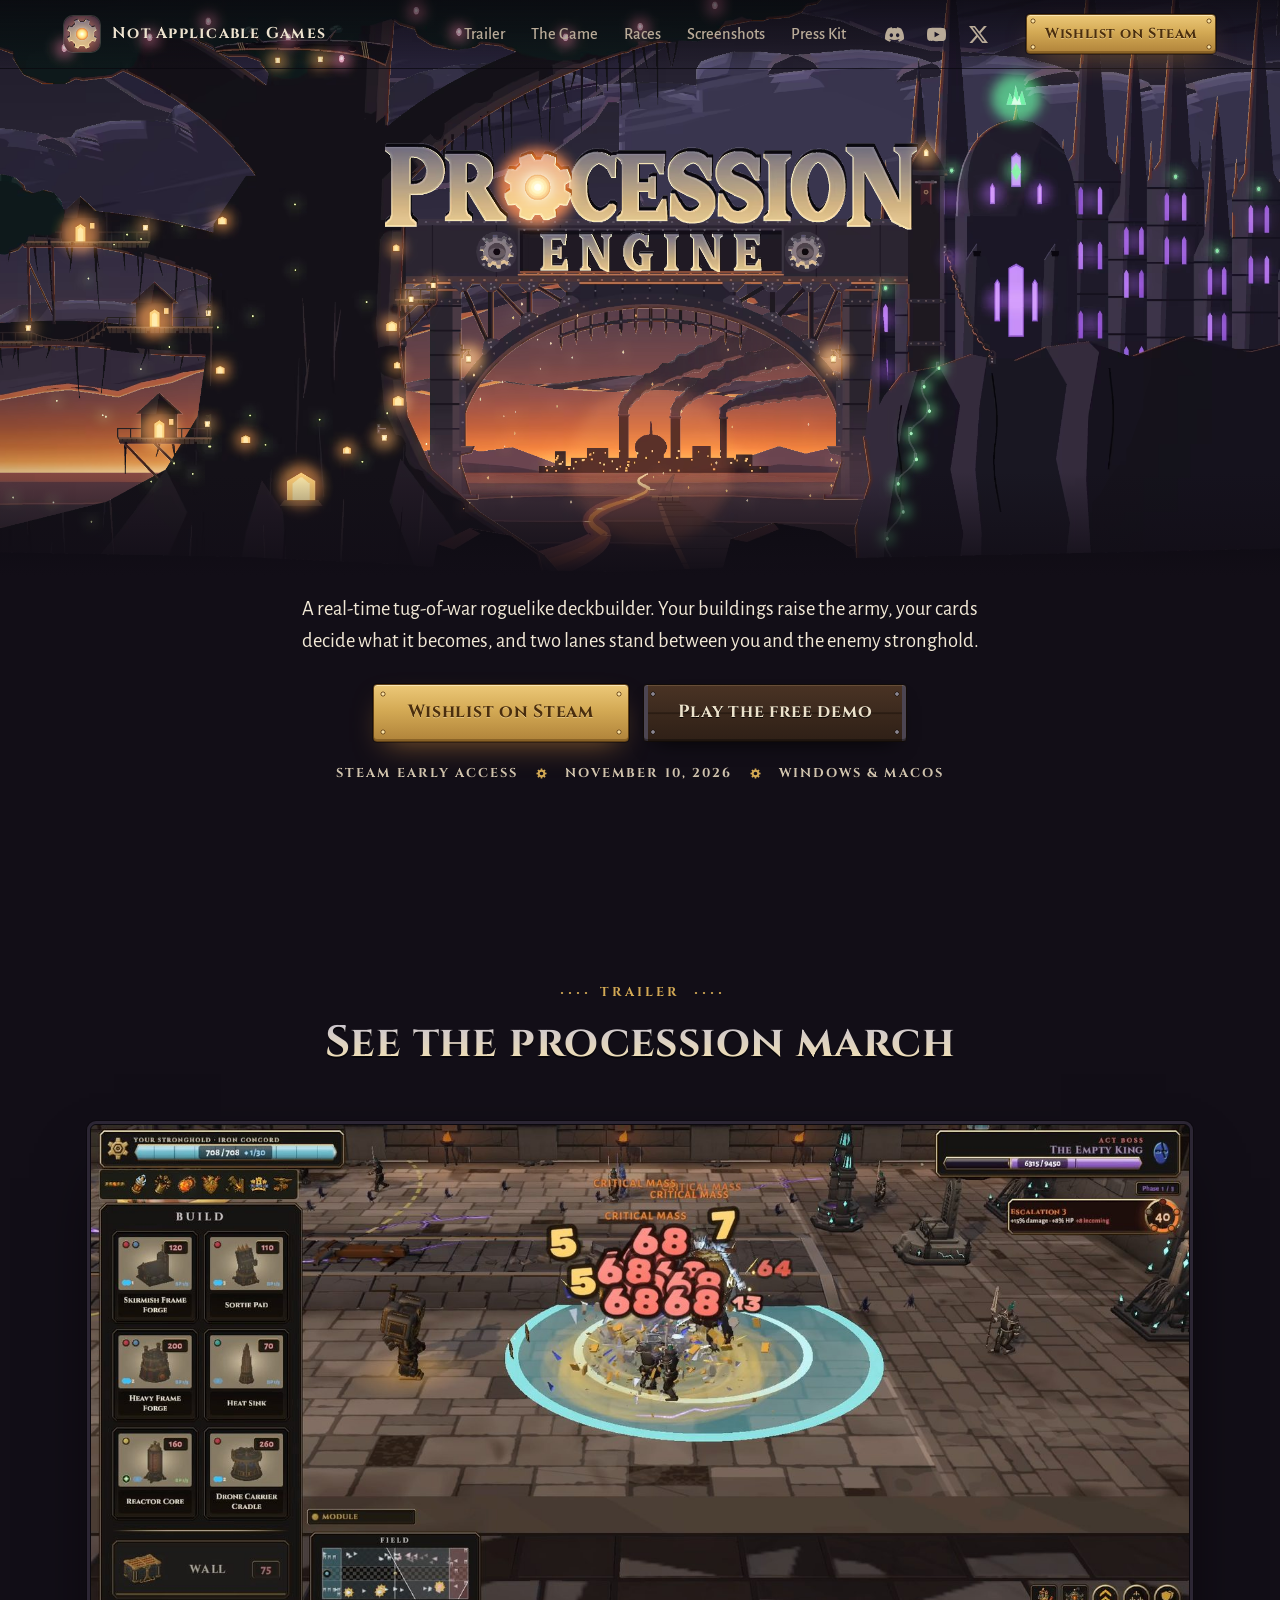
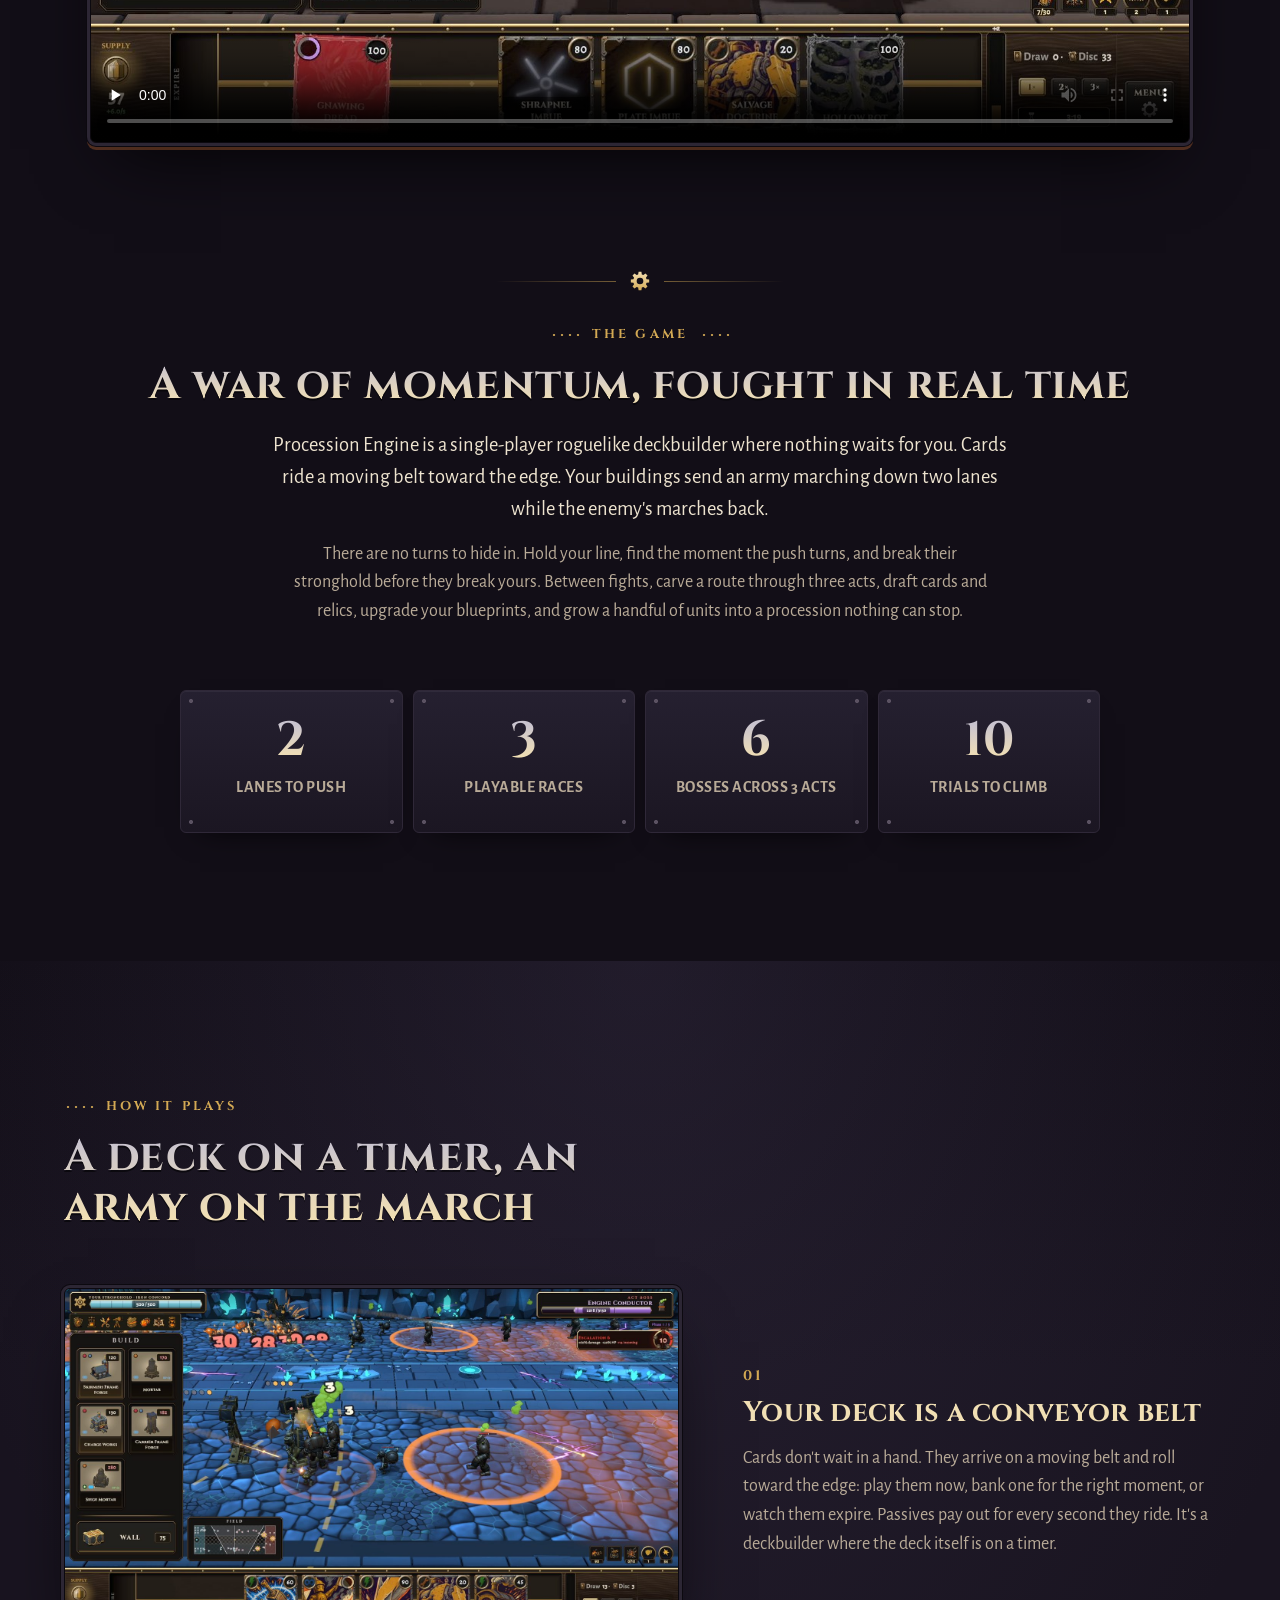
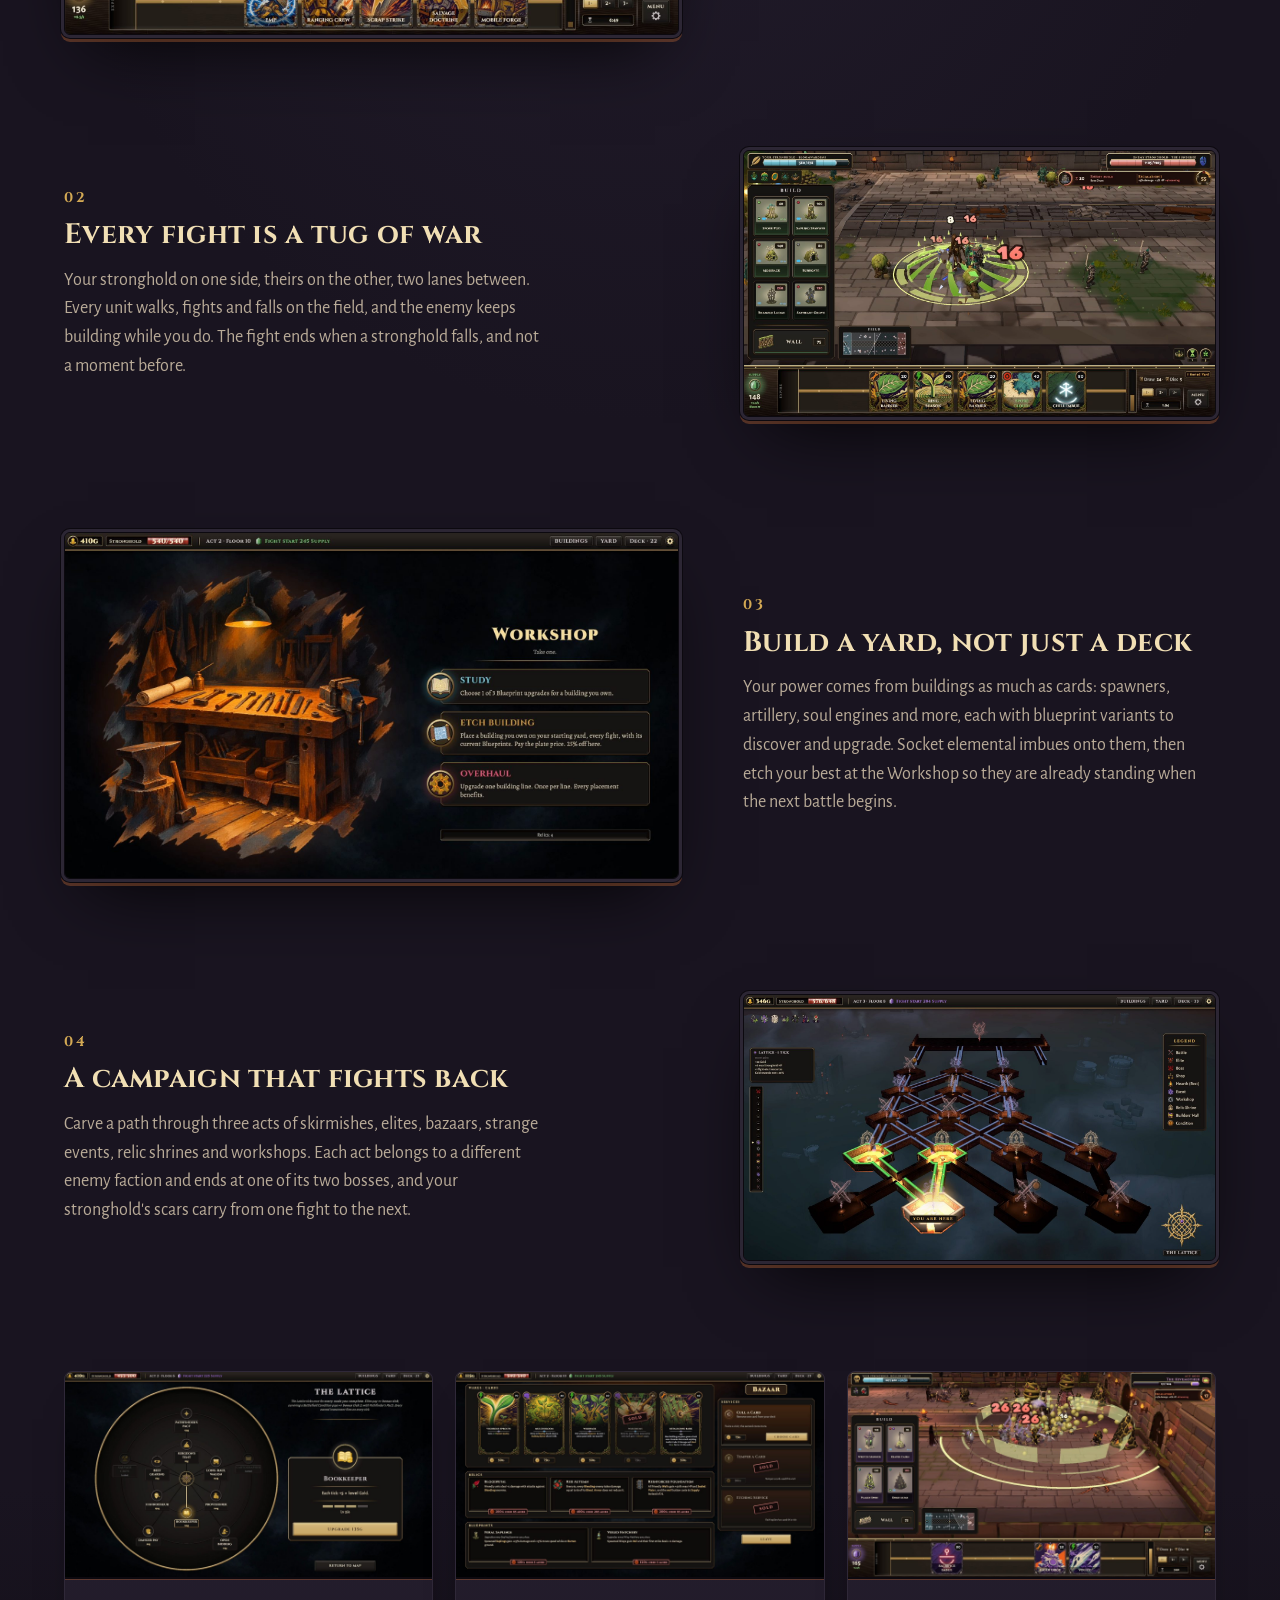
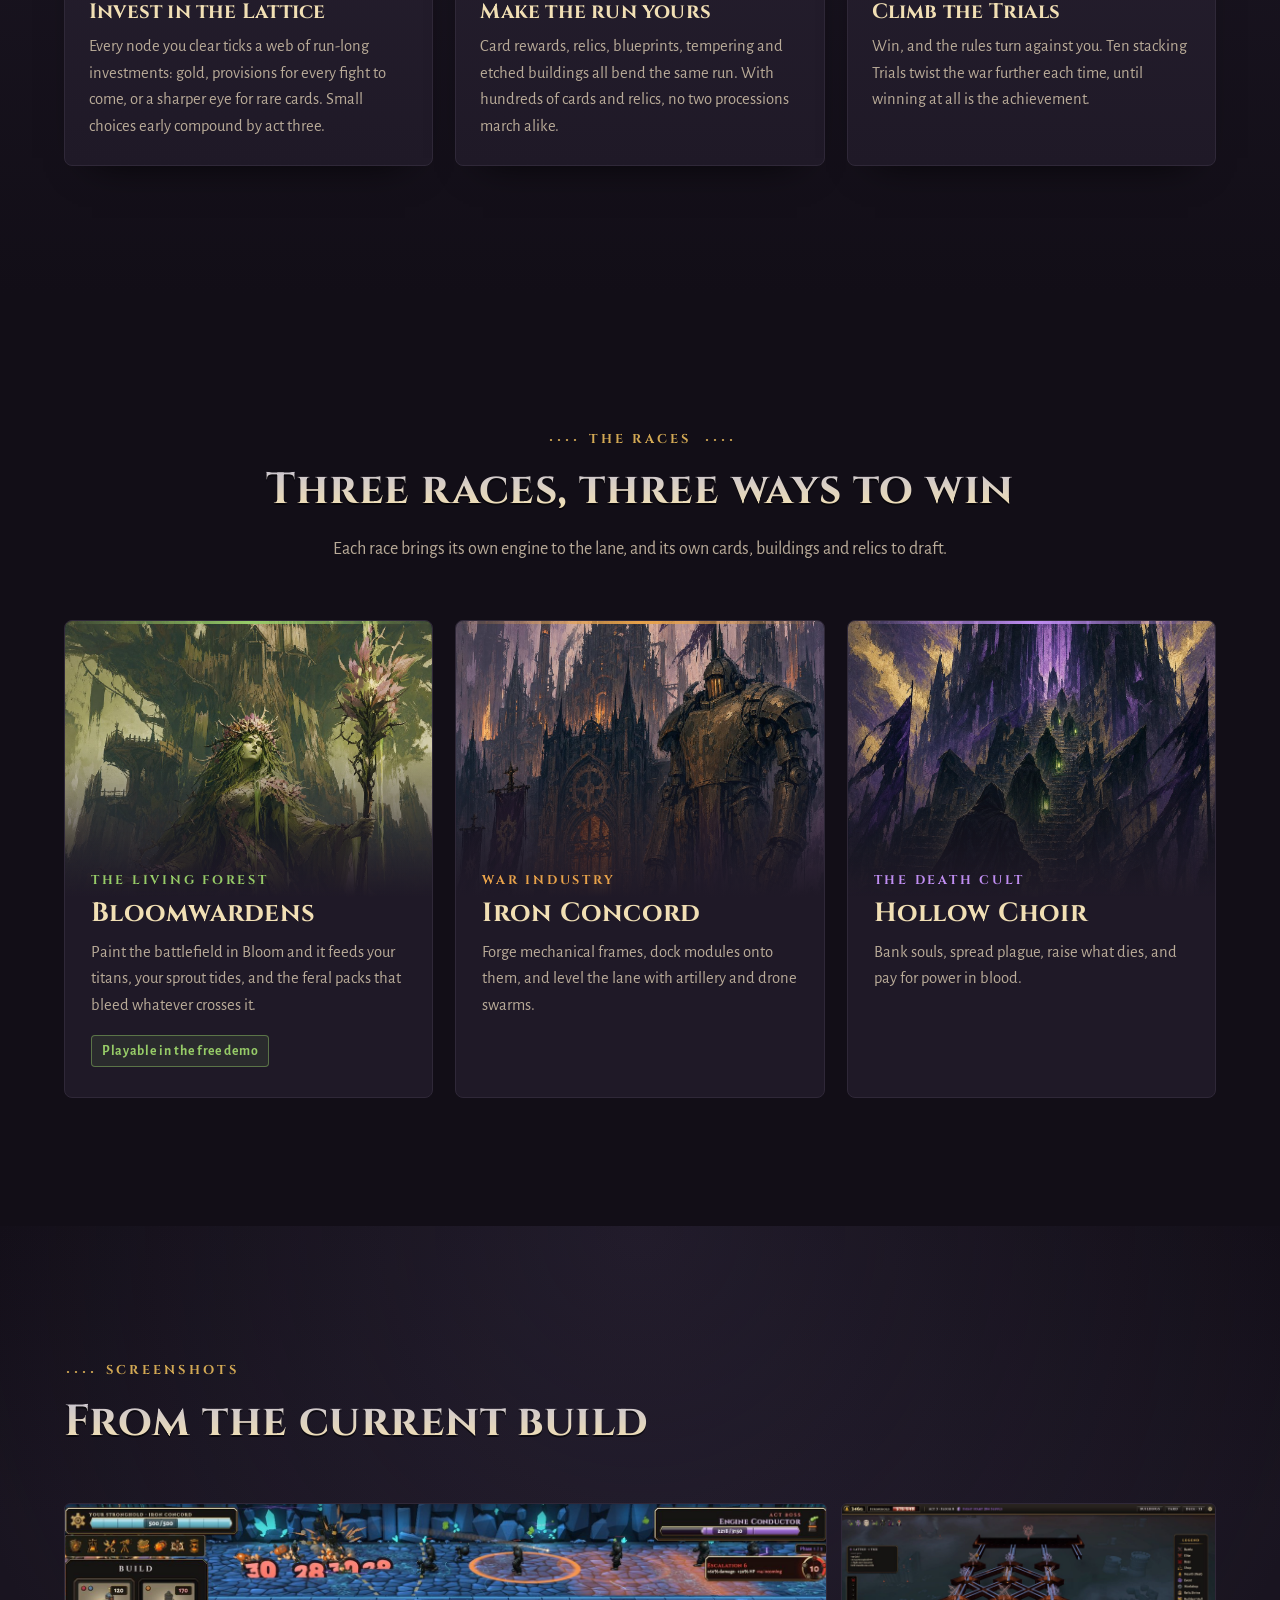
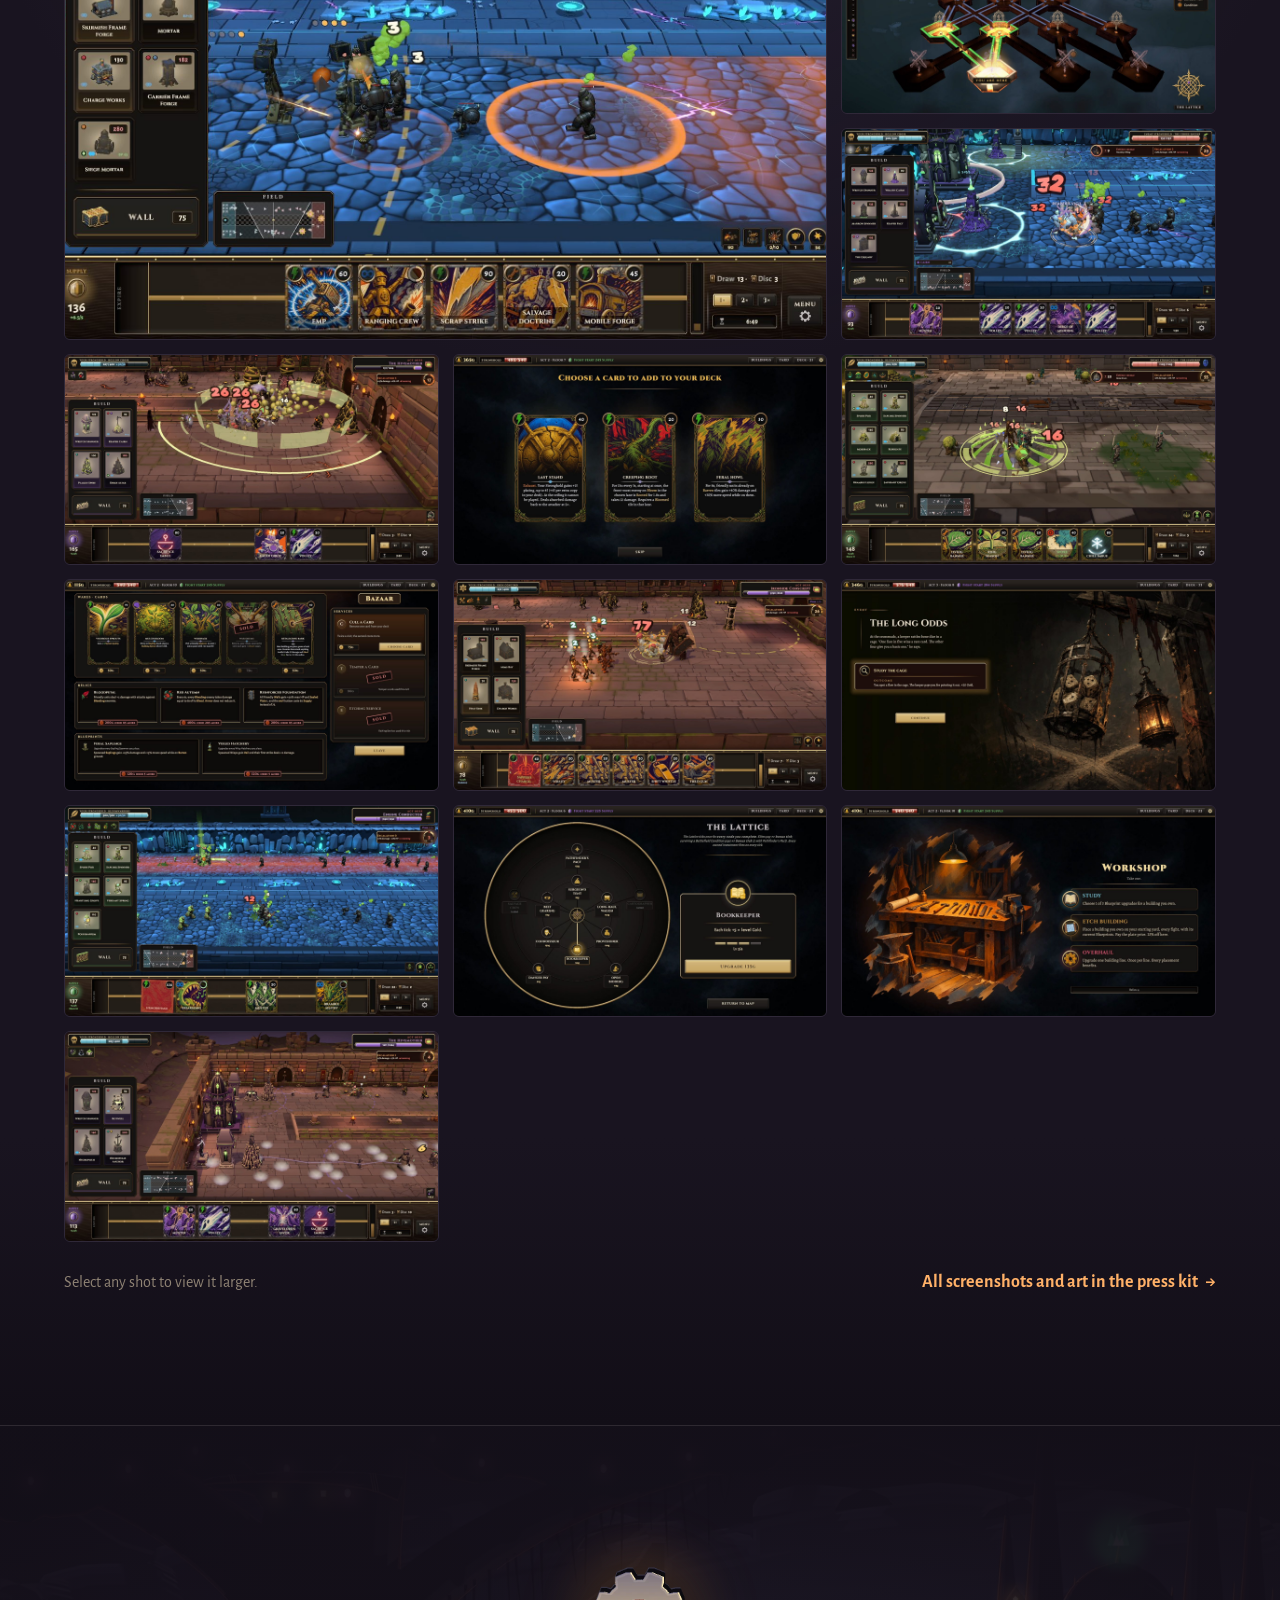
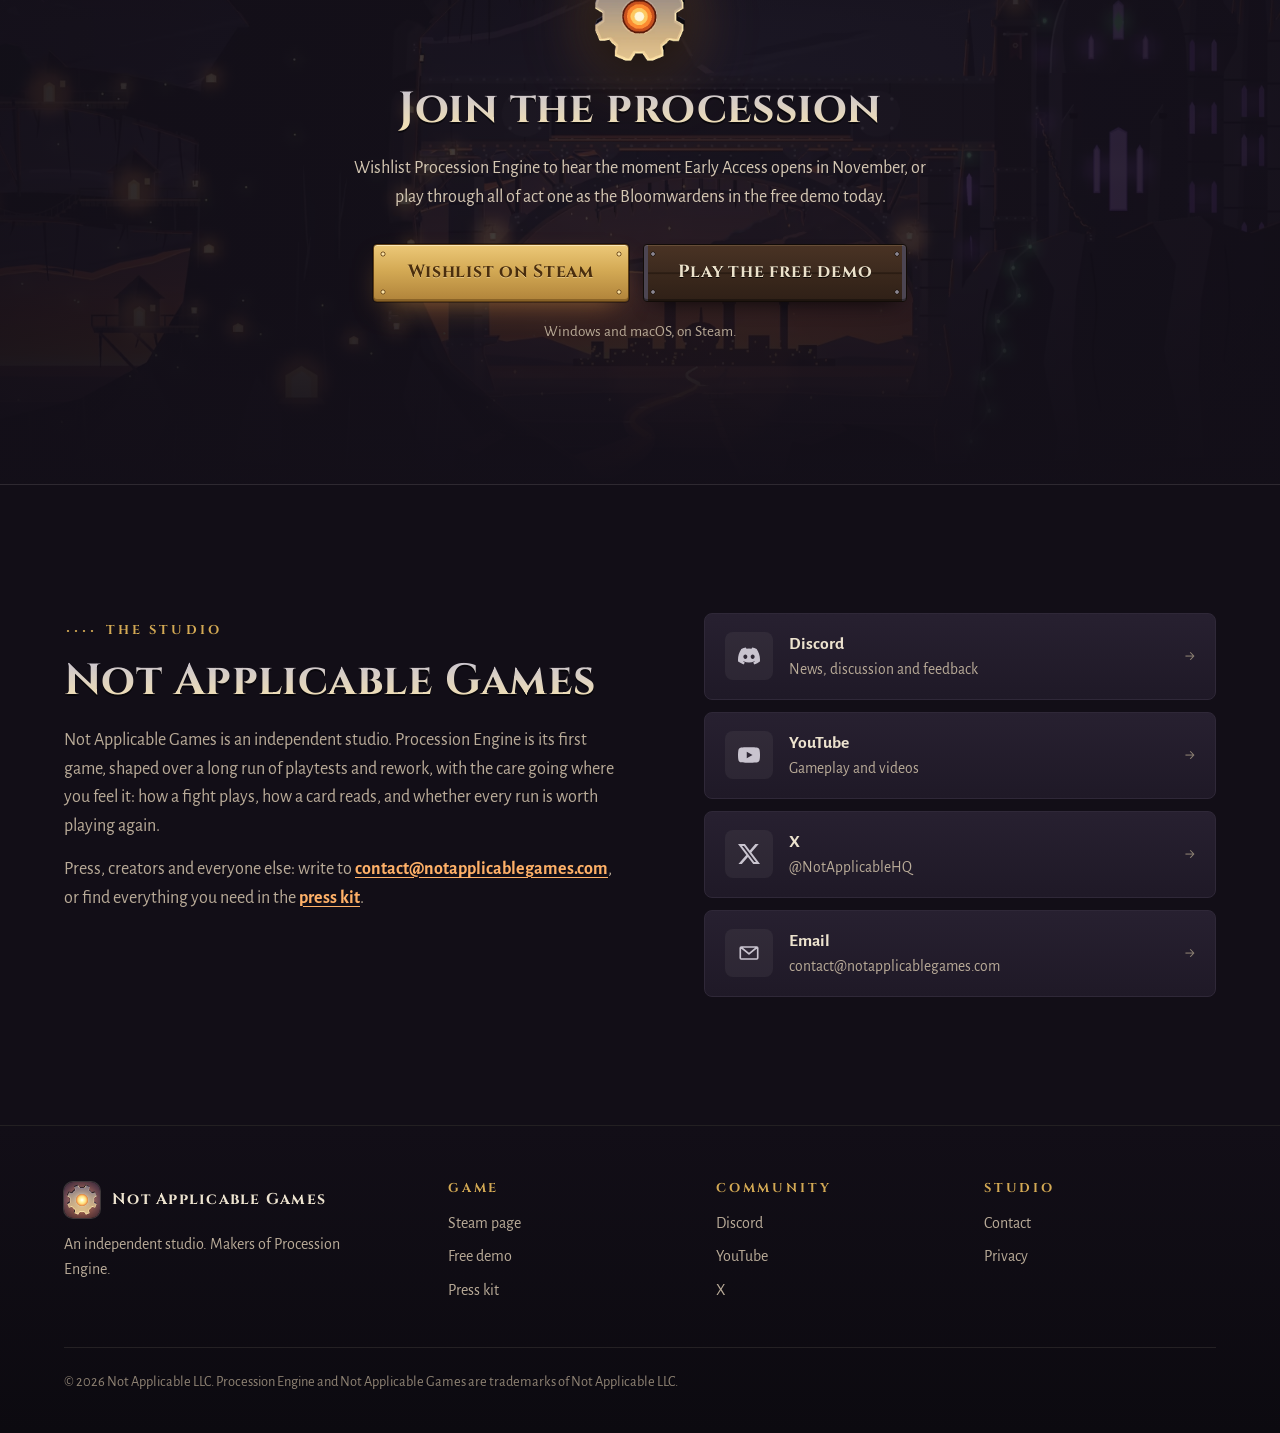
==== commit 2003fab0: "Press kit: the new key art, logo kit and icon as downloads with one zip, and the new share card Co-A" ====
--- a/index.html
+++ b/index.html
@@ -16,21 +16,21 @@
 <meta property="og:url" content="https://notapplicablegames.com/">
 <meta property="og:title" content="Procession Engine | Not Applicable Games">
 <meta property="og:description" content="A real-time tug-of-war roguelike deckbuilder. Your buildings raise the army, your cards decide what it becomes. Steam Early Access, November 10, 2026. Free demo out now.">
-<meta property="og:image" content="https://notapplicablegames.com/assets/social_card.jpg?v=5">
+<meta property="og:image" content="https://notapplicablegames.com/assets/social_card.jpg?v=6">
 <meta property="og:image:width" content="1200">
 <meta property="og:image:height" content="630">
-<meta property="og:image:alt" content="Procession Engine: the game's name on an iron gate over a forge city at dusk, between a tree fortress and a spired keep.">
+<meta property="og:image:alt" content="Procession Engine: the game's name above a great orange cog setting like a sun, where two silhouetted armies clash in its white-hot eye between a tree fortress and a spired keep.">
 <meta name="twitter:card" content="summary_large_image">
 <meta name="twitter:site" content="@NotApplicableHQ">
 <meta name="twitter:title" content="Procession Engine | Not Applicable Games">
 <meta name="twitter:description" content="A real-time tug-of-war roguelike deckbuilder. Steam Early Access, November 10, 2026. Free demo out now.">
-<meta name="twitter:image" content="https://notapplicablegames.com/assets/social_card.jpg?v=5">
-<meta name="twitter:image:alt" content="Procession Engine: the game's name on an iron gate over a forge city at dusk, between a tree fortress and a spired keep.">
+<meta name="twitter:image" content="https://notapplicablegames.com/assets/social_card.jpg?v=6">
+<meta name="twitter:image:alt" content="Procession Engine: the game's name above a great orange cog setting like a sun, where two silhouetted armies clash in its white-hot eye between a tree fortress and a spired keep.">
 
 <link rel="preconnect" href="https://fonts.googleapis.com">
 <link rel="preconnect" href="https://fonts.gstatic.com" crossorigin>
 <link rel="stylesheet" href="https://fonts.googleapis.com/css2?family=Alegreya+Sans:ital,wght@0,400;0,500;0,700;1,400&amp;family=Cinzel:wght@700&amp;display=swap">
-<link rel="stylesheet" href="style.css?v=9">
+<link rel="stylesheet" href="style.css?v=10">
 <script>document.documentElement.classList.add('js');</script>
 <script src="site.js?v=7" defer></script>
 
@@ -40,7 +40,7 @@
   "@type": "VideoGame",
   "name": "Procession Engine",
   "url": "https://notapplicablegames.com/",
-  "image": "https://notapplicablegames.com/assets/social_card.jpg?v=5",
+  "image": "https://notapplicablegames.com/assets/social_card.jpg?v=6",
   "description": "A real-time tug-of-war roguelike deckbuilder. Your buildings spawn your army; your cards, blueprints and imbues decide what that army becomes.",
   "genre": ["Roguelike", "Deckbuilder", "Strategy"],
   "gamePlatform": ["Windows", "macOS"],
--- a/style.css
+++ b/style.css
@@ -830,6 +830,16 @@
 .dl-card .dl-media { display: block; aspect-ratio: 16 / 9; overflow: hidden; background: #0f0c13; border-bottom: 1px solid var(--line); }
 .dl-card .dl-media img { width: 100%; height: 100%; object-fit: cover; transition: transform 0.4s ease; }
 .dl-card .dl-media.contain img { object-fit: contain; padding: 14px; }
+.dl-card .dl-media.fit img { object-fit: contain; }
+.dl-card .dl-media picture { display: contents; }
+.kit-group {
+  display: flex; align-items: center; gap: 12px;
+  font-size: clamp(1.2rem, 1.8vw, 1.45rem); margin: clamp(36px, 5vw, 52px) 0 18px;
+}
+.kit-group:first-of-type { margin-top: 0; }
+.kit-group::after { content: ""; flex: 1; height: 1px; background: linear-gradient(90deg, rgba(211, 169, 84, 0.45), transparent); }
+.kit-all { display: flex; flex-wrap: wrap; align-items: center; gap: 12px 18px; margin-top: clamp(36px, 5vw, 52px); }
+.kit-all .dl-meta { font-size: 0.92rem; color: var(--faint); }
 .dl-card .dl-media:hover img { transform: scale(1.03); }
 .dl-card .dl-body { padding: 16px 18px 18px; display: flex; flex-direction: column; gap: 12px; flex: 1; }
 .dl-card .dl-title { color: var(--text); font-weight: 700; line-height: 1.4; }
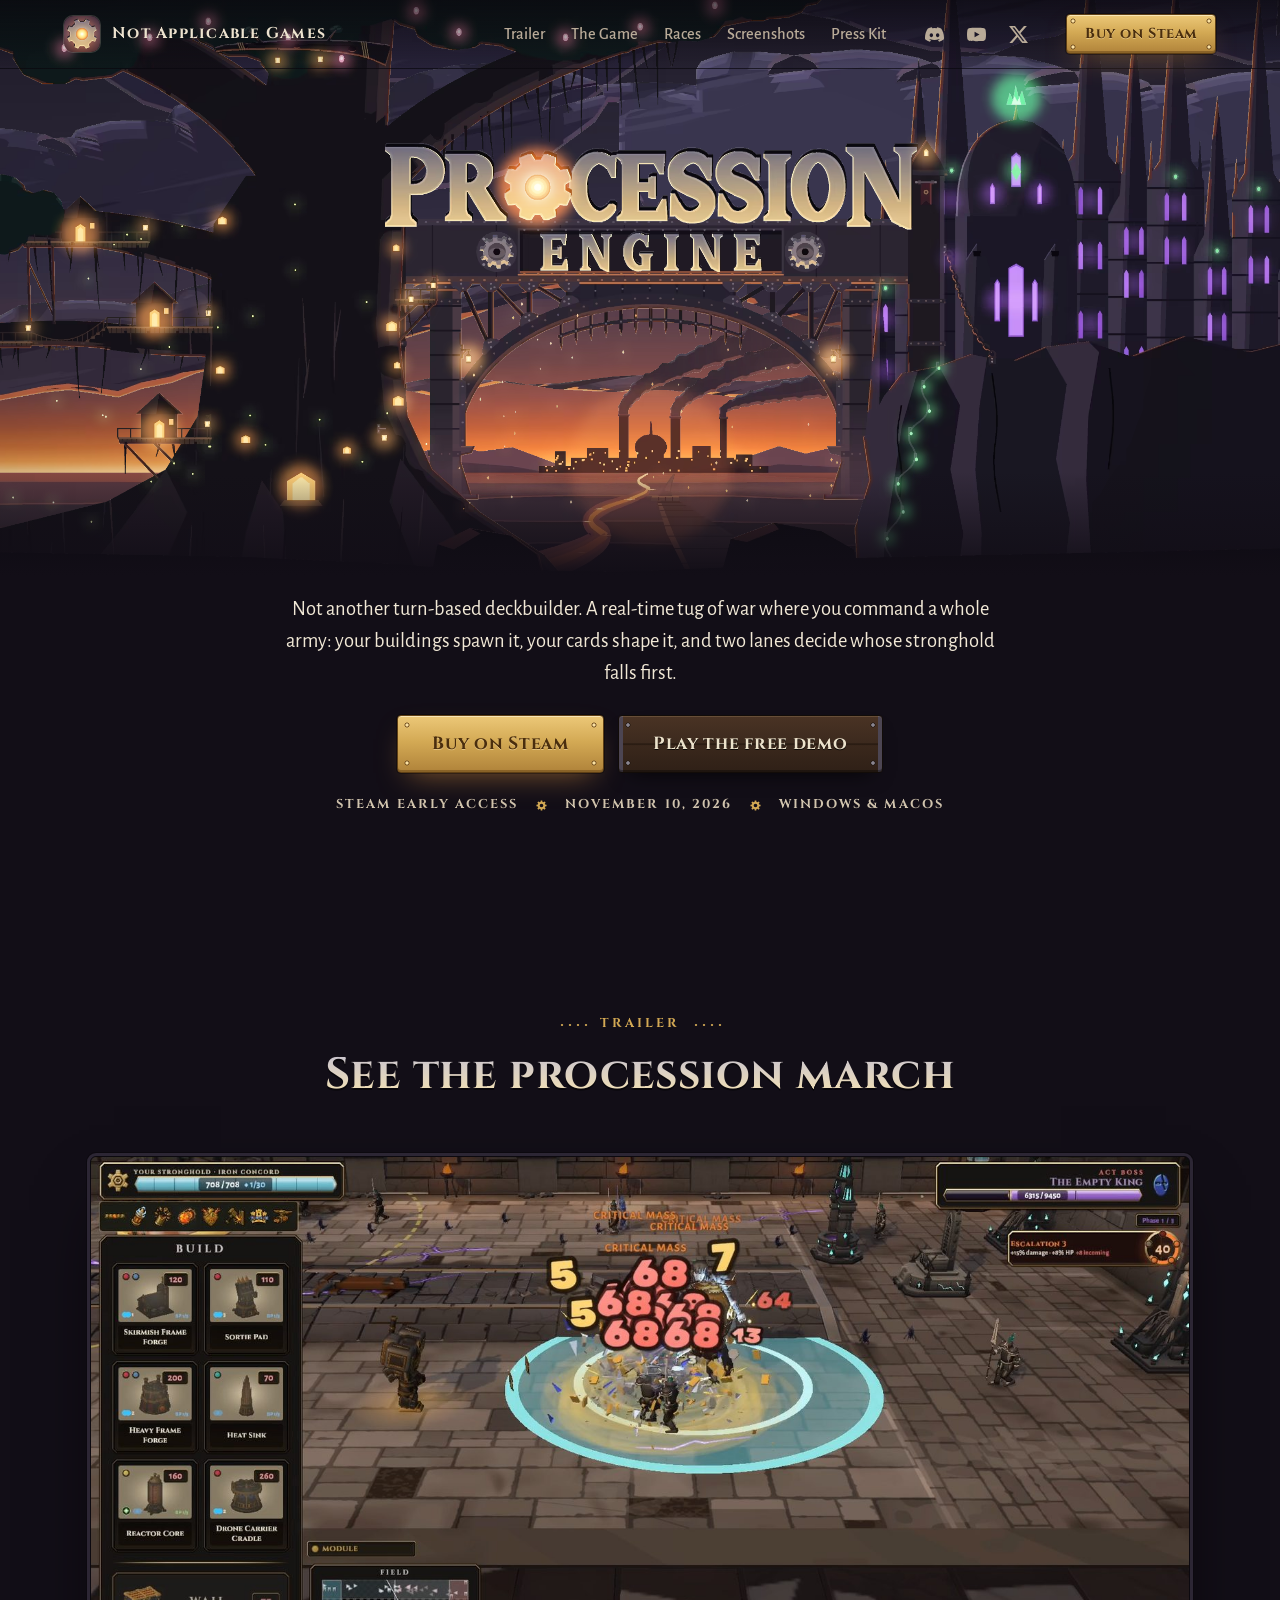
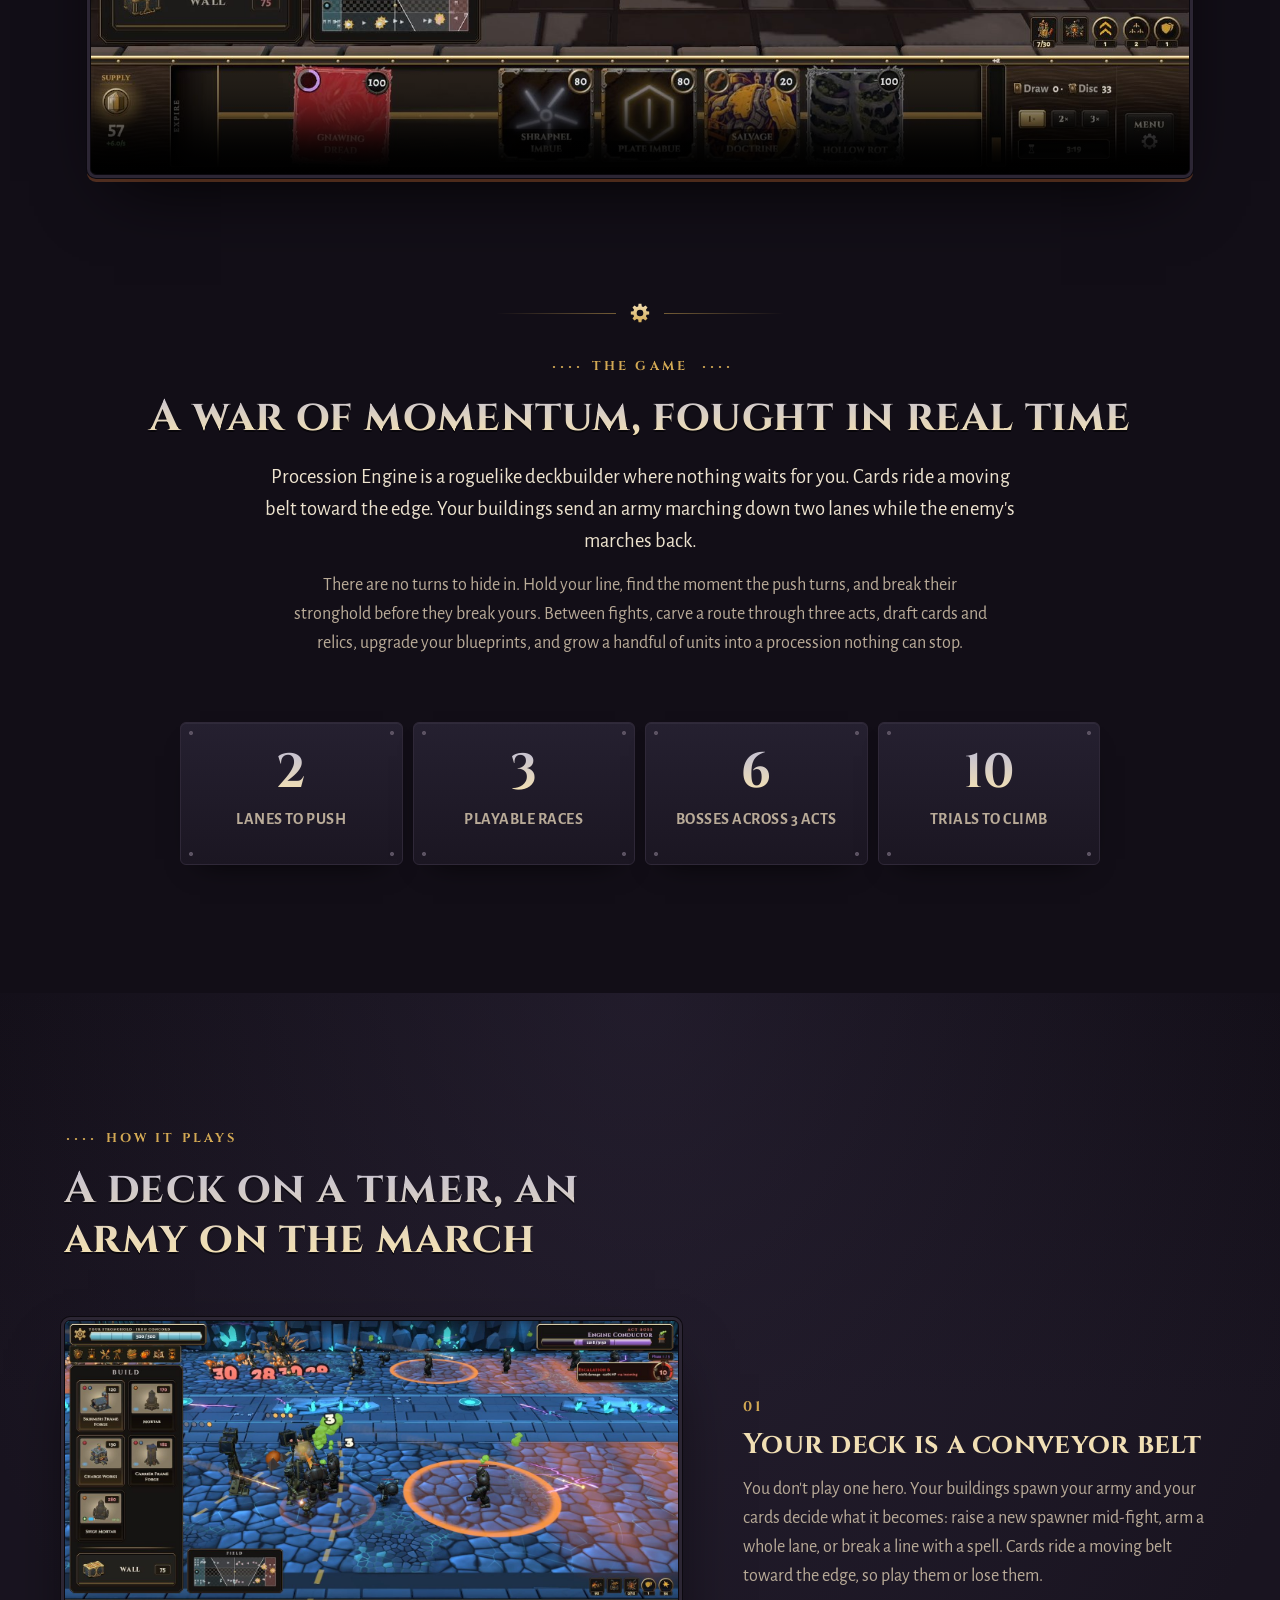
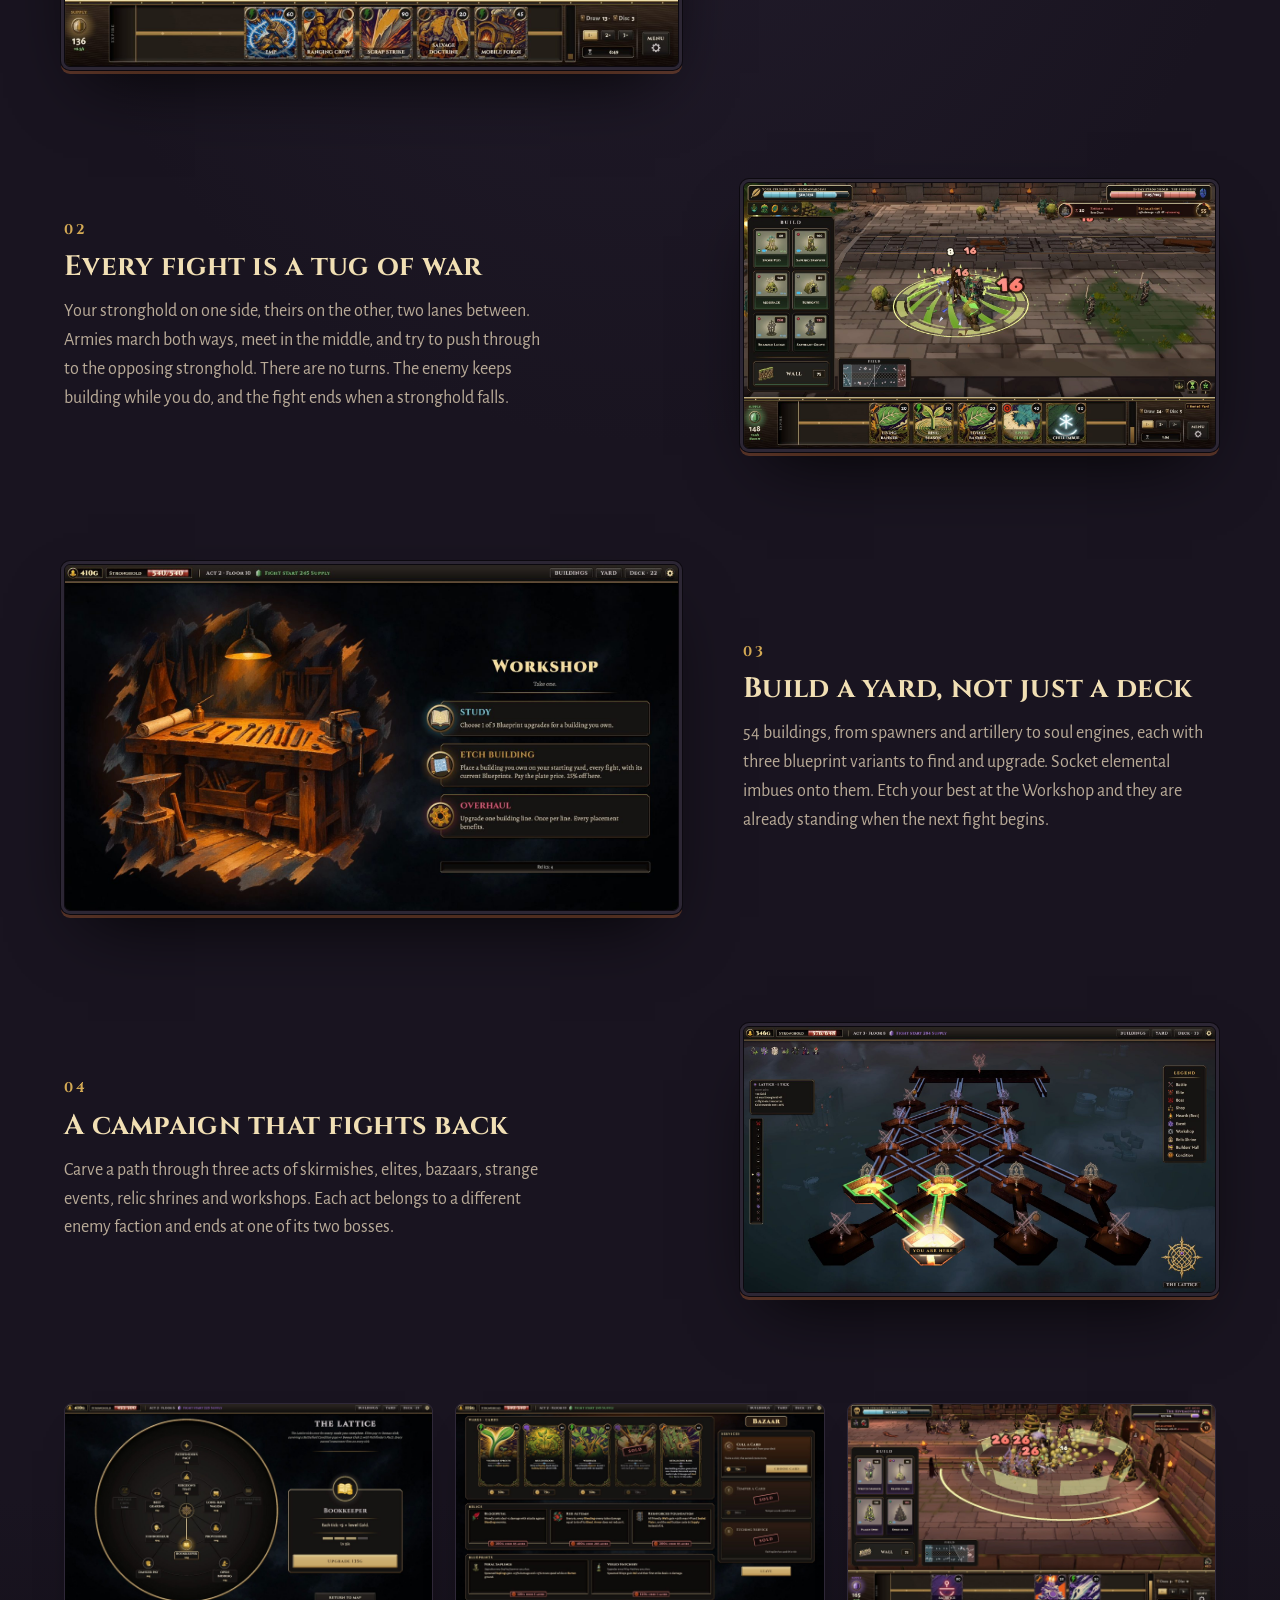
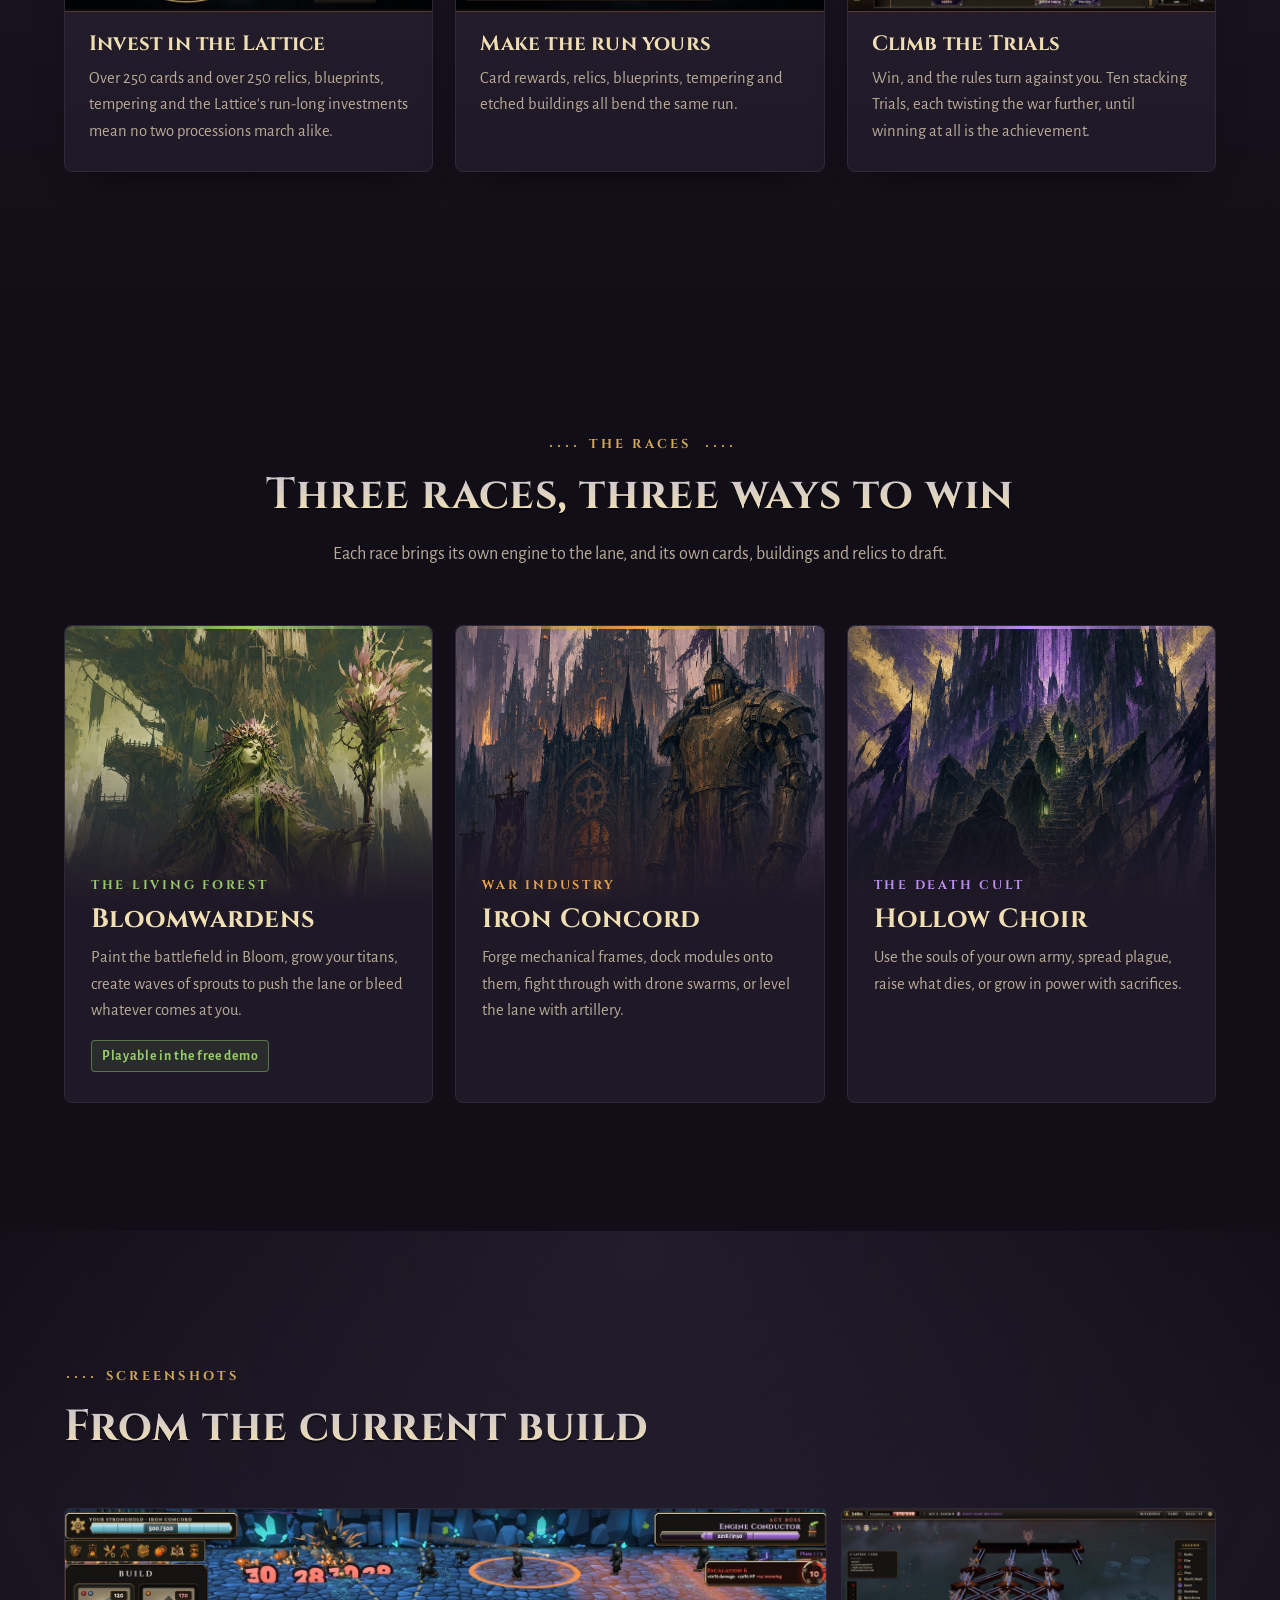
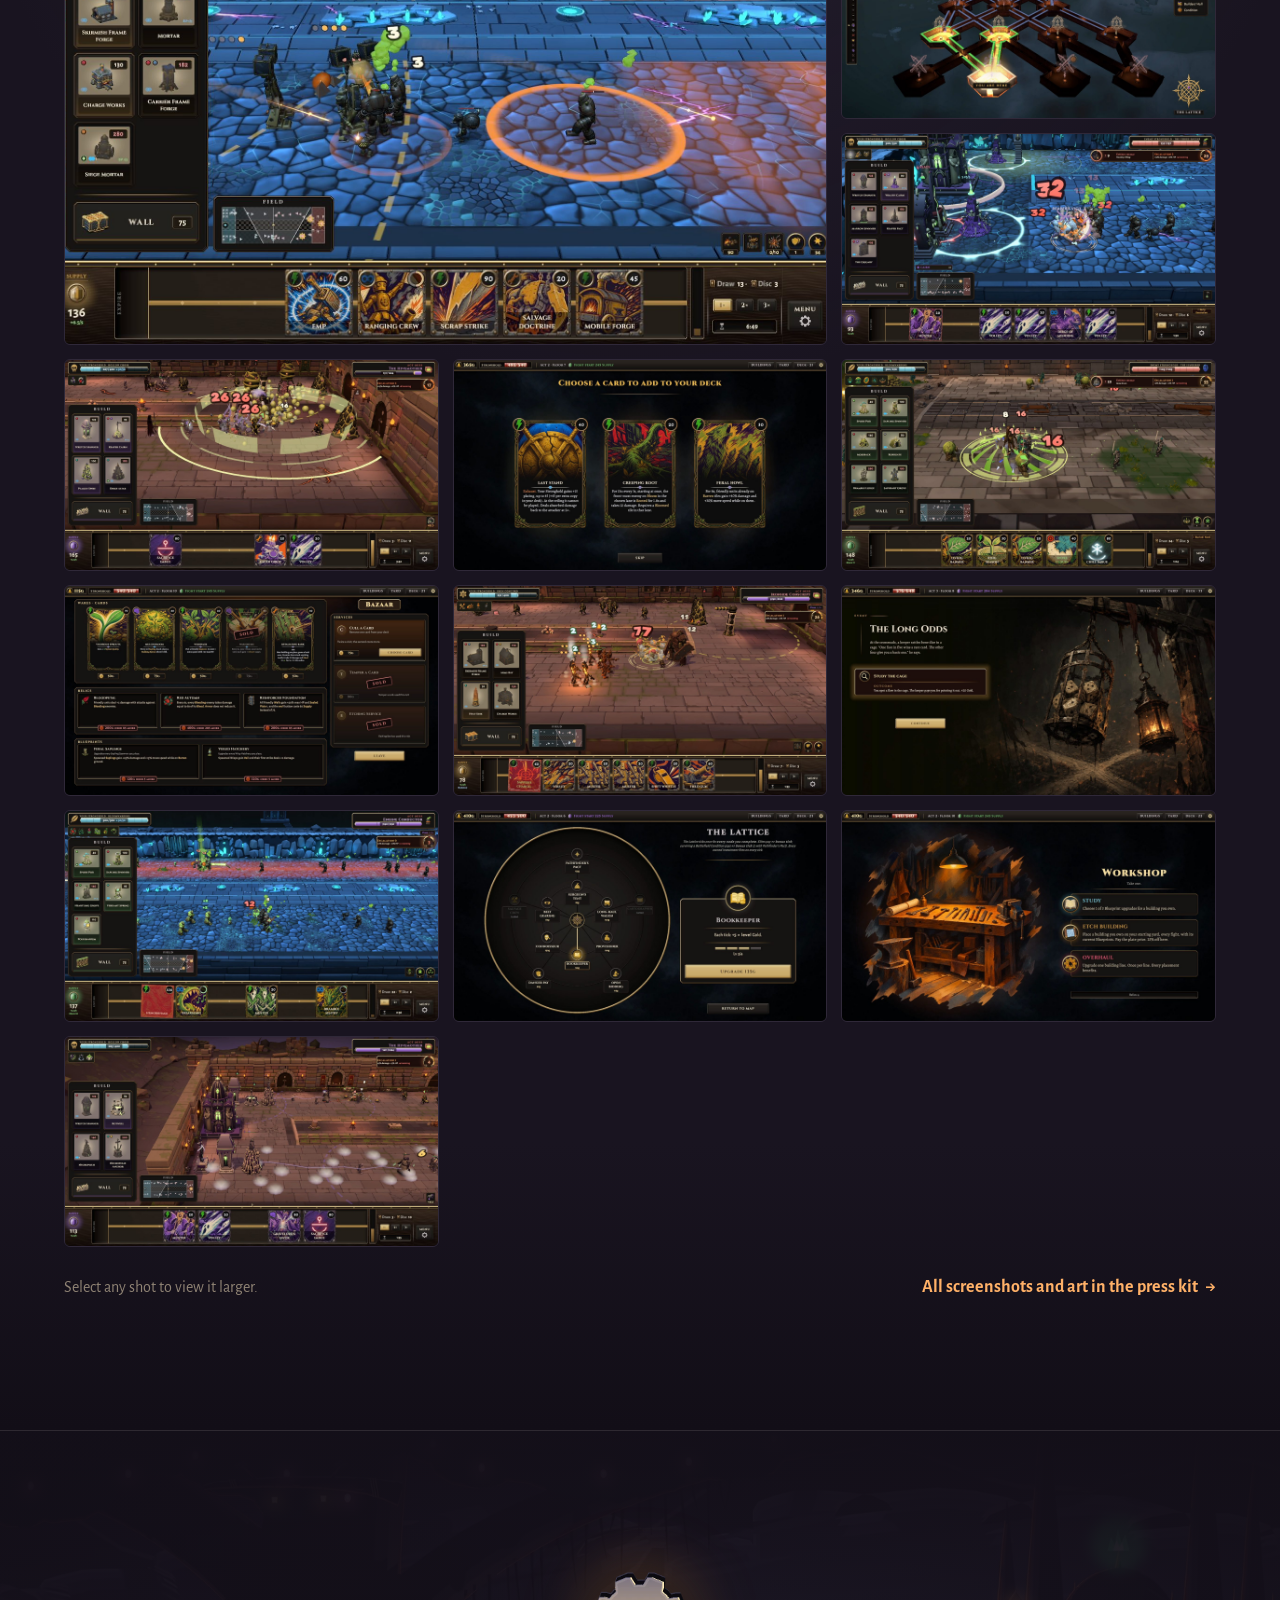
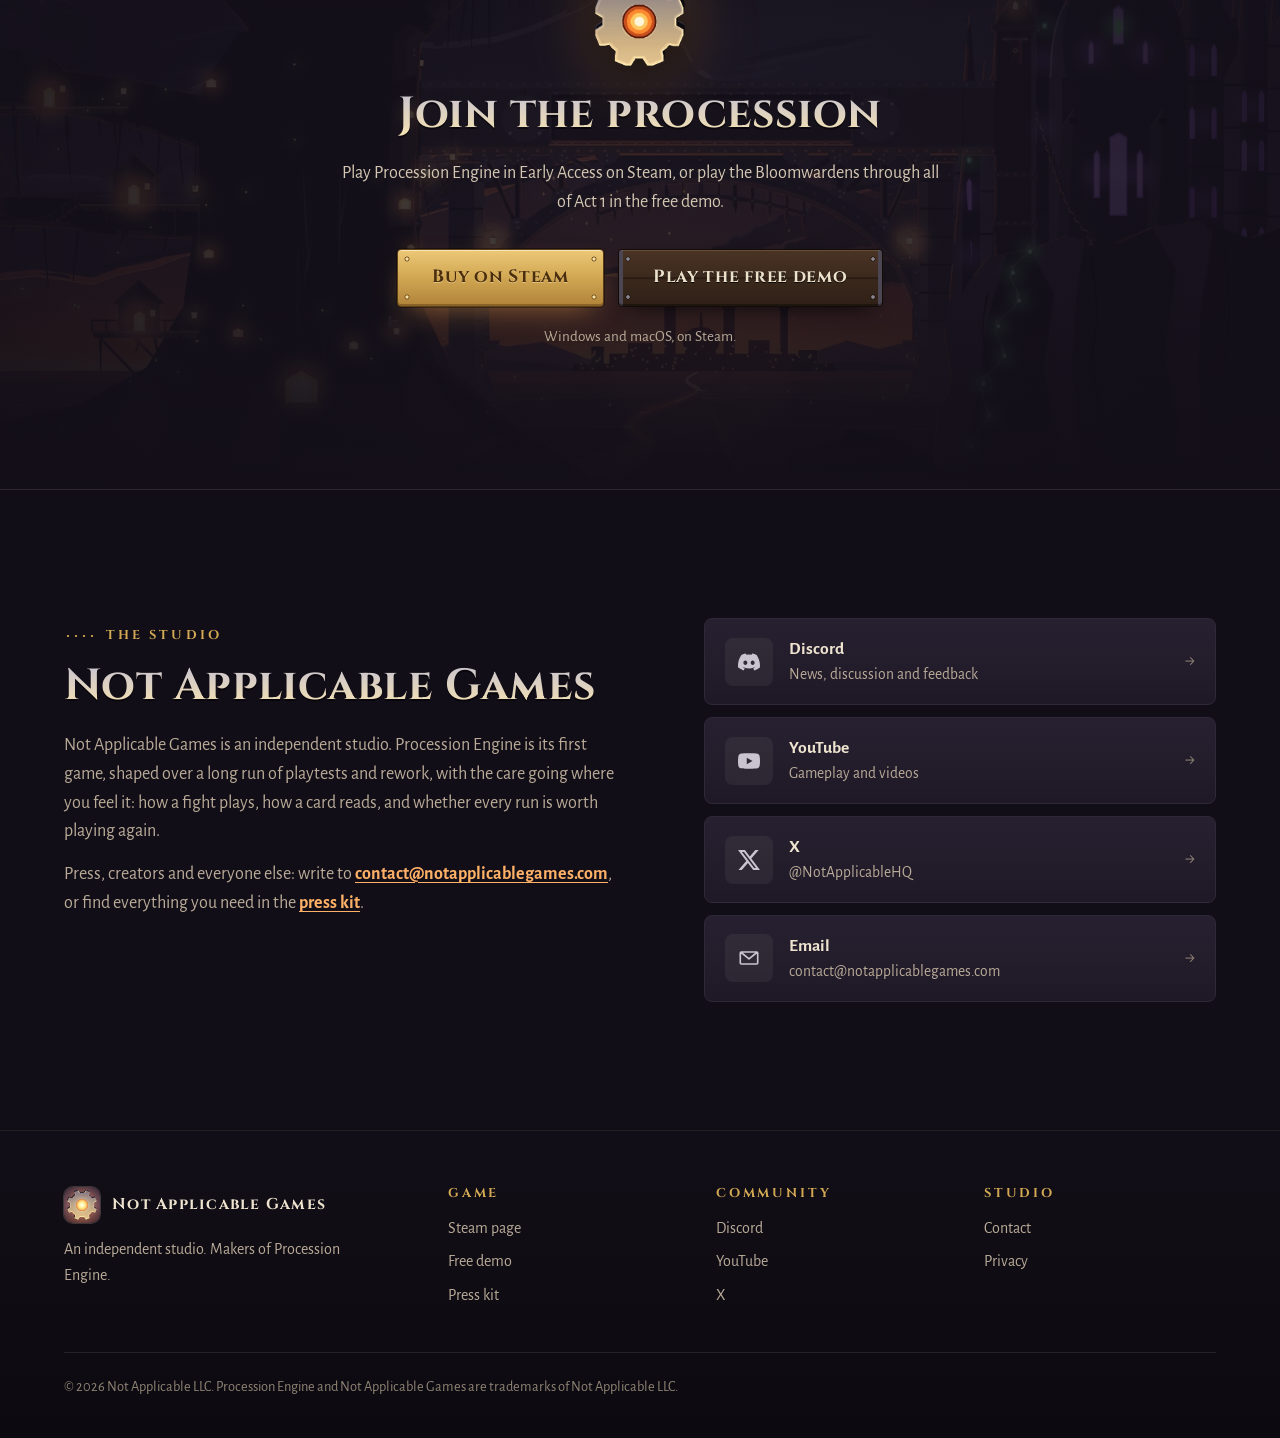
==== commit ac35d5ff: "Site words to the live Steam page: Steam's short description, co-op in the fact sheet and JSON-LD, B" ====
--- a/index.html
+++ b/index.html
@@ -4,7 +4,7 @@
 <meta charset="utf-8">
 <meta name="viewport" content="width=device-width, initial-scale=1">
 <title>Procession Engine | Real-Time Tug of War Deckbuilder</title>
-<meta name="description" content="Procession Engine is a real-time tug-of-war roguelike deckbuilder for Windows and macOS. Free demo on Steam now. Early Access November 10, 2026.">
+<meta name="description" content="Not another turn-based deckbuilder. A real-time tug of war where you command a whole army: your buildings spawn it, your cards shape it, and two lanes decide whose stronghold falls first.">
 <link rel="canonical" href="https://notapplicablegames.com/">
 <meta name="theme-color" content="#0a090c">
 <meta name="color-scheme" content="dark">
@@ -15,7 +15,7 @@
 <meta property="og:site_name" content="Not Applicable Games">
 <meta property="og:url" content="https://notapplicablegames.com/">
 <meta property="og:title" content="Procession Engine | Not Applicable Games">
-<meta property="og:description" content="A real-time tug-of-war roguelike deckbuilder. Your buildings raise the army, your cards decide what it becomes. Steam Early Access, November 10, 2026. Free demo out now.">
+<meta property="og:description" content="Not another turn-based deckbuilder. A real-time tug of war where you command a whole army: your buildings spawn it, your cards shape it, and two lanes decide whose stronghold falls first.">
 <meta property="og:image" content="https://notapplicablegames.com/assets/social_card.jpg?v=6">
 <meta property="og:image:width" content="1200">
 <meta property="og:image:height" content="630">
@@ -23,7 +23,7 @@
 <meta name="twitter:card" content="summary_large_image">
 <meta name="twitter:site" content="@NotApplicableHQ">
 <meta name="twitter:title" content="Procession Engine | Not Applicable Games">
-<meta name="twitter:description" content="A real-time tug-of-war roguelike deckbuilder. Steam Early Access, November 10, 2026. Free demo out now.">
+<meta name="twitter:description" content="Not another turn-based deckbuilder. A real-time tug of war where you command a whole army: your buildings spawn it, your cards shape it, and two lanes decide whose stronghold falls first.">
 <meta name="twitter:image" content="https://notapplicablegames.com/assets/social_card.jpg?v=6">
 <meta name="twitter:image:alt" content="Procession Engine: the game's name above a great orange cog setting like a sun, where two silhouetted armies clash in its white-hot eye between a tree fortress and a spired keep.">
 
@@ -41,11 +41,11 @@
   "name": "Procession Engine",
   "url": "https://notapplicablegames.com/",
   "image": "https://notapplicablegames.com/assets/social_card.jpg?v=6",
-  "description": "A real-time tug-of-war roguelike deckbuilder. Your buildings spawn your army; your cards, blueprints and imbues decide what that army becomes.",
-  "genre": ["Roguelike", "Deckbuilder", "Strategy"],
+  "description": "Not another turn-based deckbuilder. A real-time tug of war where you command a whole army: your buildings spawn it, your cards shape it, and two lanes decide whose stronghold falls first.",
+  "genre": ["Strategy", "Roguelike Deckbuilder", "Roguelike"],
   "gamePlatform": ["Windows", "macOS"],
-  "playMode": "SinglePlayer",
-  "numberOfPlayers": { "@type": "QuantitativeValue", "value": 1 },
+  "playMode": ["SinglePlayer", "CoOp", "MultiPlayer"],
+  "numberOfPlayers": { "@type": "QuantitativeValue", "minValue": 1, "maxValue": 3 },
   "operatingSystem": "Windows, macOS",
   "applicationCategory": "Game",
   "inLanguage": ["en", "de", "fr", "es-ES", "es-419", "pt-BR", "ru", "ja", "ko", "zh-CN", "zh-TW"],
@@ -81,7 +81,7 @@
         <a href="https://www.youtube.com/@NotApplicableHQ" aria-label="YouTube"><svg aria-hidden="true"><use href="#i-youtube"/></svg></a>
         <a href="https://x.com/NotApplicableHQ" aria-label="X"><svg aria-hidden="true"><use href="#i-x"/></svg></a>
       </li>
-      <li class="nav-cta"><a class="btn btn-primary btn-sm" href="https://store.steampowered.com/app/4995080/">Wishlist on Steam</a></li>
+      <li class="nav-cta"><a class="btn btn-primary btn-sm" href="https://store.steampowered.com/app/4995080/">Buy on Steam</a></li>
     </ul>
   </nav>
 </header>
@@ -108,9 +108,9 @@
   </div>
   <div class="hero-inner">
     <div class="hero-copy">
-      <p class="lede">A real-time tug-of-war roguelike deckbuilder. Your buildings raise the army, your cards decide what it becomes, and two lanes stand between you and the enemy stronghold.</p>
+      <p class="lede">Not another turn-based deckbuilder. A real-time tug of war where you command a whole army: your buildings spawn it, your cards shape it, and two lanes decide whose stronghold falls first.</p>
       <div class="btn-row">
-        <a class="btn btn-primary btn-lg" href="https://store.steampowered.com/app/4995080/">Wishlist on Steam</a>
+        <a class="btn btn-primary btn-lg" href="https://store.steampowered.com/app/4995080/">Buy on Steam</a>
         <a class="btn btn-lg" href="https://store.steampowered.com/app/5114550/">Play the free demo</a>
       </div>
       <ul class="hero-meta" aria-label="Release details">
@@ -142,7 +142,7 @@
     <div class="ornament" aria-hidden="true"><span></span></div>
     <span class="eyebrow centered">The game</span>
     <h2 id="game-title">A war of momentum, fought in real time</h2>
-    <p class="lede">Procession Engine is a single-player roguelike deckbuilder where nothing waits for you. Cards ride a moving belt toward the edge. Your buildings send an army marching down two lanes while the enemy's marches back.</p>
+    <p class="lede">Procession Engine is a roguelike deckbuilder where nothing waits for you. Cards ride a moving belt toward the edge. Your buildings send an army marching down two lanes while the enemy's marches back.</p>
     <p>There are no turns to hide in. Hold your line, find the moment the push turns, and break their stronghold before they break yours. Between fights, carve a route through three acts, draft cards and relics, upgrade your blueprints, and grow a handful of units into a procession nothing can stop.</p>
     <ul class="pillars">
       <li><span class="num">2</span><span class="label">lanes to push</span></li>
@@ -167,7 +167,7 @@
       <div class="feature-text">
         <span class="feature-num">01</span>
         <h3>Your deck is a conveyor belt</h3>
-        <p>Cards don't wait in a hand. They arrive on a moving belt and roll toward the edge: play them now, bank one for the right moment, or watch them expire. Passives pay out for every second they ride. It's a deckbuilder where the deck itself is on a timer.</p>
+        <p>You don't play one hero. Your buildings spawn your army and your cards decide what it becomes: raise a new spawner mid-fight, arm a whole lane, or break a line with a spell. Cards ride a moving belt toward the edge, so play them or lose them.</p>
       </div>
     </article>
 
@@ -178,7 +178,7 @@
       <div class="feature-text">
         <span class="feature-num">02</span>
         <h3>Every fight is a tug of war</h3>
-        <p>Your stronghold on one side, theirs on the other, two lanes between. Every unit walks, fights and falls on the field, and the enemy keeps building while you do. The fight ends when a stronghold falls, and not a moment before.</p>
+        <p>Your stronghold on one side, theirs on the other, two lanes between. Armies march both ways, meet in the middle, and try to push through to the opposing stronghold. There are no turns. The enemy keeps building while you do, and the fight ends when a stronghold falls.</p>
       </div>
     </article>
 
@@ -189,7 +189,7 @@
       <div class="feature-text">
         <span class="feature-num">03</span>
         <h3>Build a yard, not just a deck</h3>
-        <p>Your power comes from buildings as much as cards: spawners, artillery, soul engines and more, each with blueprint variants to discover and upgrade. Socket elemental imbues onto them, then etch your best at the Workshop so they are already standing when the next battle begins.</p>
+        <p>54 buildings, from spawners and artillery to soul engines, each with three blueprint variants to find and upgrade. Socket elemental imbues onto them. Etch your best at the Workshop and they are already standing when the next fight begins.</p>
       </div>
     </article>
 
@@ -200,7 +200,7 @@
       <div class="feature-text">
         <span class="feature-num">04</span>
         <h3>A campaign that fights back</h3>
-        <p>Carve a path through three acts of skirmishes, elites, bazaars, strange events, relic shrines and workshops. Each act belongs to a different enemy faction and ends at one of its two bosses, and your stronghold's scars carry from one fight to the next.</p>
+        <p>Carve a path through three acts of skirmishes, elites, bazaars, strange events, relic shrines and workshops. Each act belongs to a different enemy faction and ends at one of its two bosses.</p>
       </div>
     </article>
 
@@ -211,7 +211,7 @@
         </a>
         <div class="card-body">
           <h3>Invest in the Lattice</h3>
-          <p>Every node you clear ticks a web of run-long investments: gold, provisions for every fight to come, or a sharper eye for rare cards. Small choices early compound by act three.</p>
+          <p>Over 250 cards and over 250 relics, blueprints, tempering and the Lattice's run-long investments mean no two processions march alike.</p>
         </div>
       </article>
       <article class="card">
@@ -220,7 +220,7 @@
         </a>
         <div class="card-body">
           <h3>Make the run yours</h3>
-          <p>Card rewards, relics, blueprints, tempering and etched buildings all bend the same run. With hundreds of cards and relics, no two processions march alike.</p>
+          <p>Card rewards, relics, blueprints, tempering and etched buildings all bend the same run.</p>
         </div>
       </article>
       <article class="card">
@@ -229,7 +229,7 @@
         </a>
         <div class="card-body">
           <h3>Climb the Trials</h3>
-          <p>Win, and the rules turn against you. Ten stacking Trials twist the war further each time, until winning at all is the achievement.</p>
+          <p>Win, and the rules turn against you. Ten stacking Trials, each twisting the war further, until winning at all is the achievement.</p>
         </div>
       </article>
     </div>
@@ -249,7 +249,7 @@
         <div class="race-body">
           <span class="race-tag">The living forest</span>
           <h3>Bloomwardens</h3>
-          <p>Paint the battlefield in Bloom and it feeds your titans, your sprout tides, and the feral packs that bleed whatever crosses it.</p>
+          <p>Paint the battlefield in Bloom, grow your titans, create waves of sprouts to push the lane or bleed whatever comes at you.</p>
           <span class="race-note">Playable in the free demo</span>
         </div>
       </article>
@@ -258,7 +258,7 @@
         <div class="race-body">
           <span class="race-tag">War industry</span>
           <h3>Iron Concord</h3>
-          <p>Forge mechanical frames, dock modules onto them, and level the lane with artillery and drone swarms.</p>
+          <p>Forge mechanical frames, dock modules onto them, fight through with drone swarms, or level the lane with artillery.</p>
         </div>
       </article>
       <article class="race race--choir">
@@ -266,7 +266,7 @@
         <div class="race-body">
           <span class="race-tag">The death cult</span>
           <h3>Hollow Choir</h3>
-          <p>Bank souls, spread plague, raise what dies, and pay for power in blood.</p>
+          <p>Use the souls of your own army, spread plague, raise what dies, or grow in power with sacrifices.</p>
         </div>
       </article>
     </div>
@@ -331,9 +331,9 @@
   <div class="container">
     <picture><source type="image/webp" srcset="assets/home/cog_mark.webp"><img class="cta-emblem" src="assets/home/cog_mark.png" width="270" height="270" loading="lazy" decoding="async" alt=""></picture>
     <h2 id="wishlist-title">Join the procession</h2>
-    <p>Wishlist Procession Engine to hear the moment Early Access opens in November, or play through all of act one as the Bloomwardens in the free demo today.</p>
+    <p>Play Procession Engine in Early Access on Steam, or play the Bloomwardens through all of Act 1 in the free demo.</p>
     <div class="btn-row center">
-      <a class="btn btn-primary btn-lg" href="https://store.steampowered.com/app/4995080/">Wishlist on Steam</a>
+      <a class="btn btn-primary btn-lg" href="https://store.steampowered.com/app/4995080/">Buy on Steam</a>
       <a class="btn btn-lg" href="https://store.steampowered.com/app/5114550/">Play the free demo</a>
     </div>
     <p class="fine">Windows and macOS, on Steam.</p>
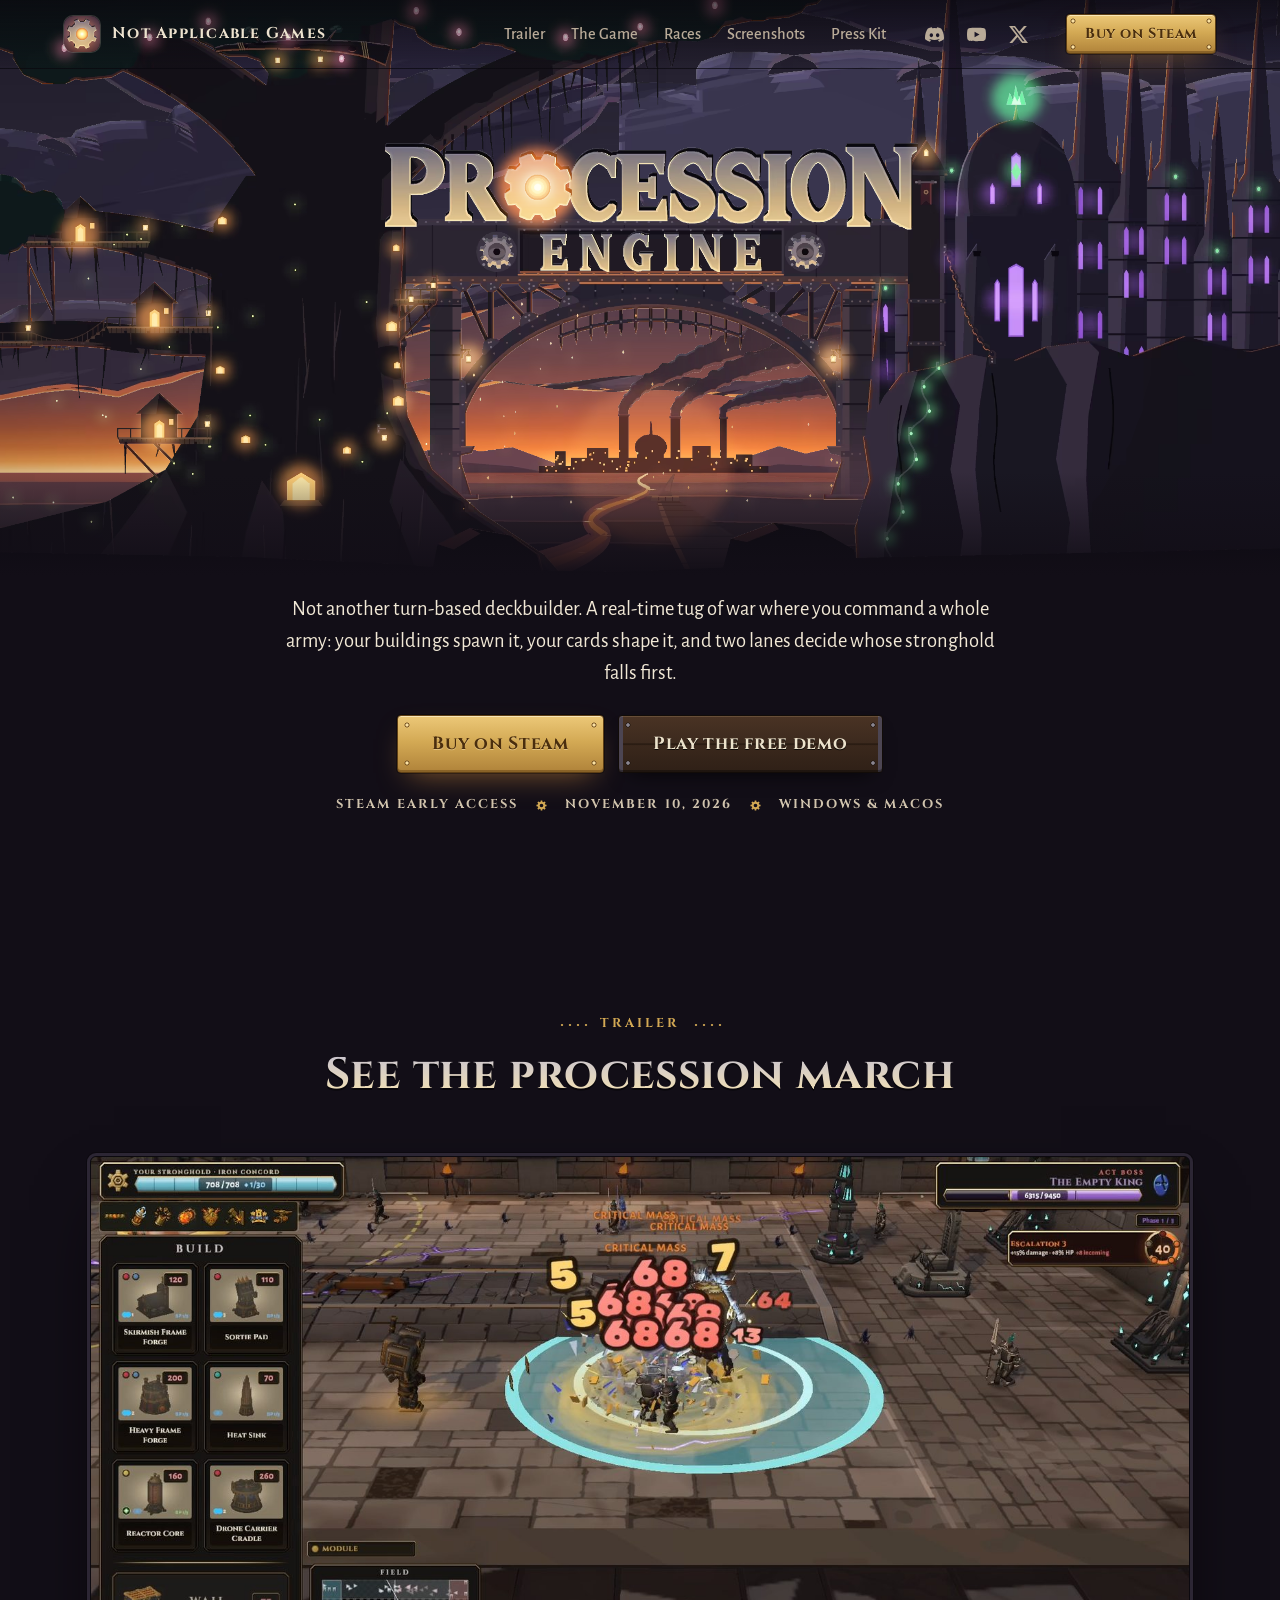
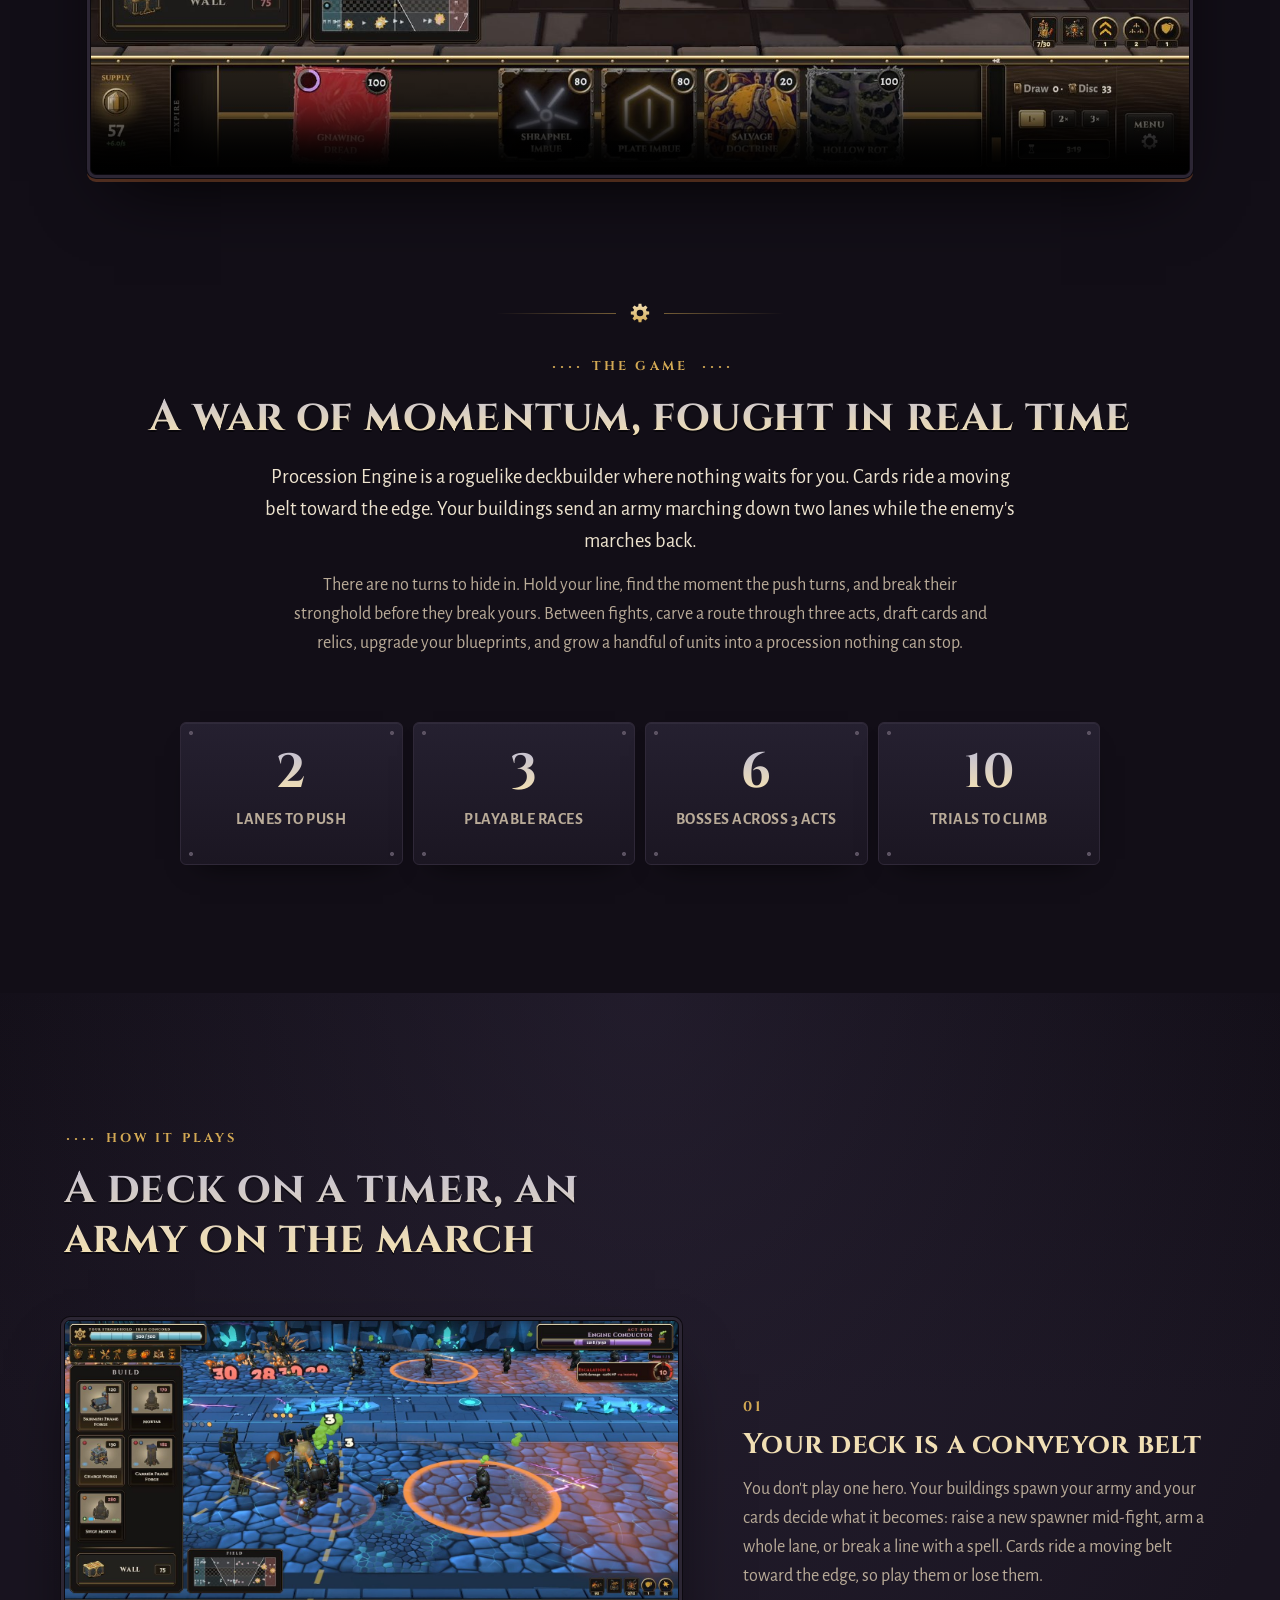
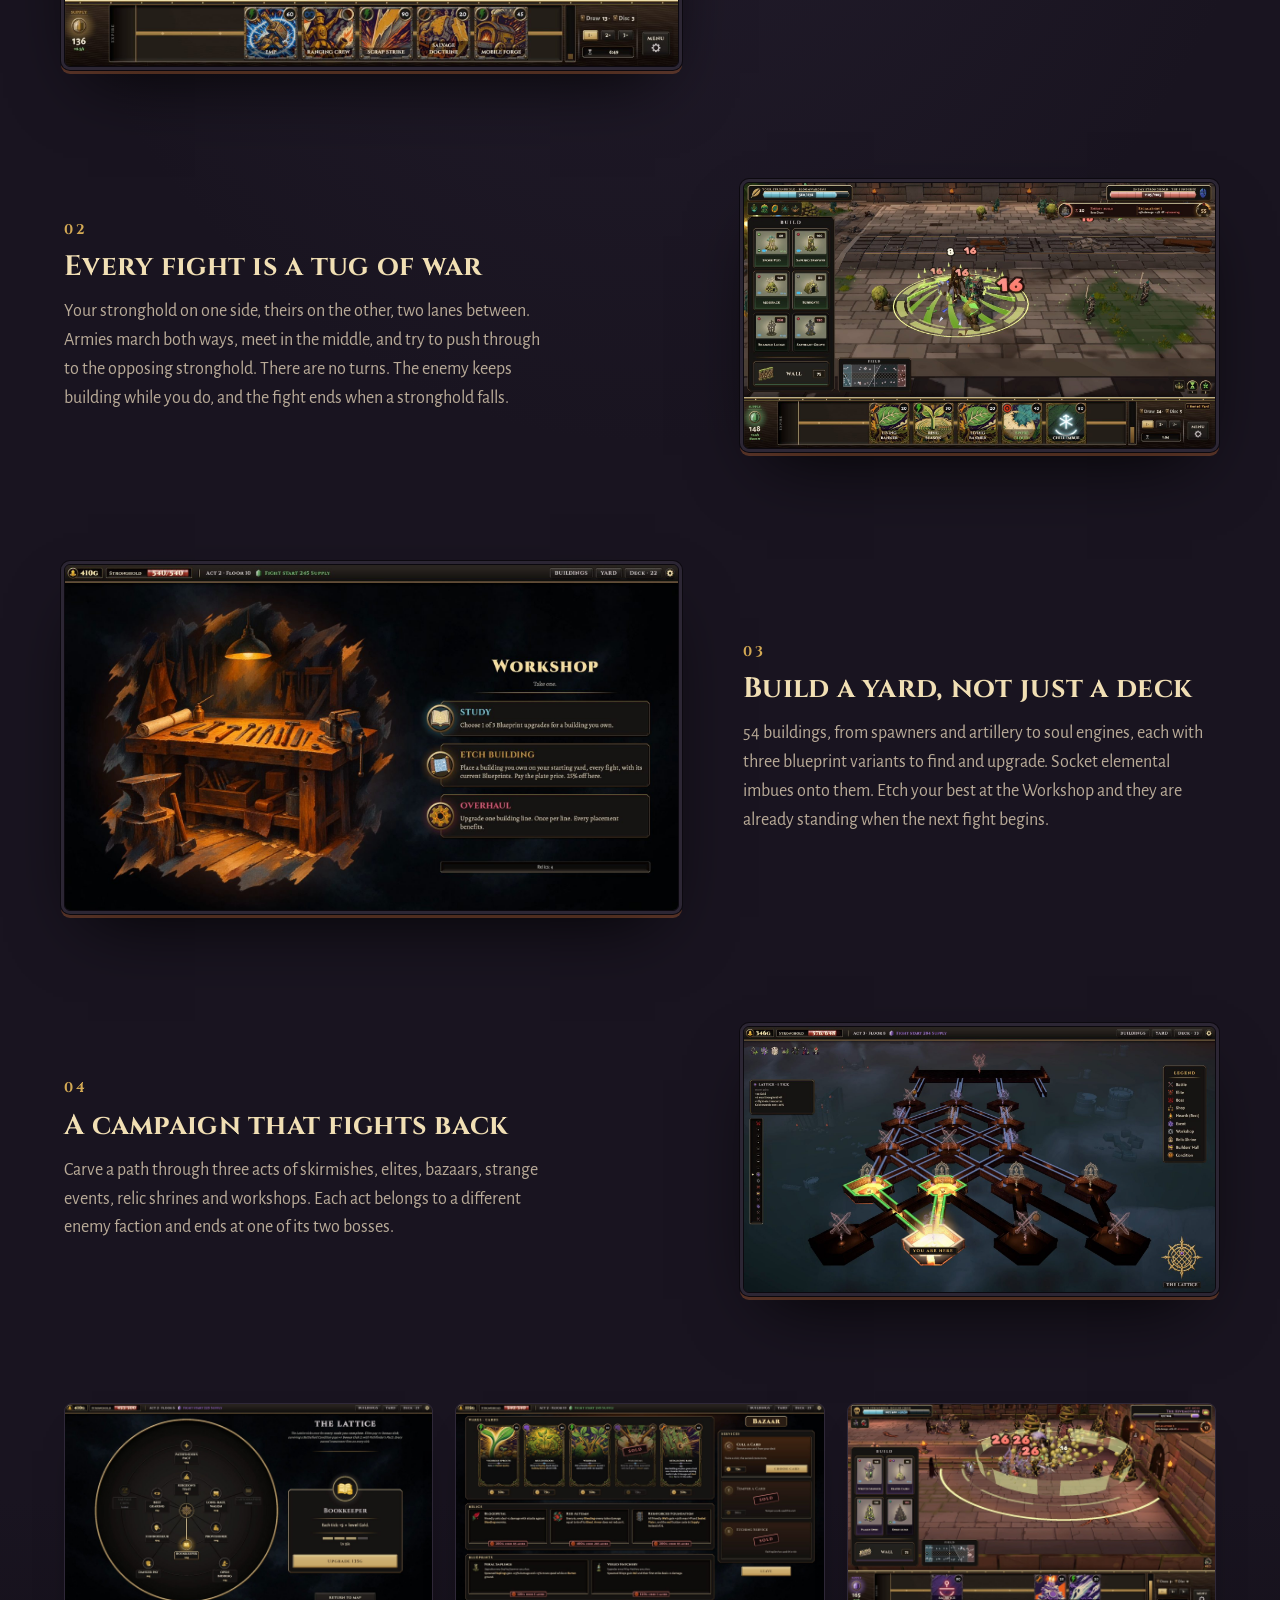
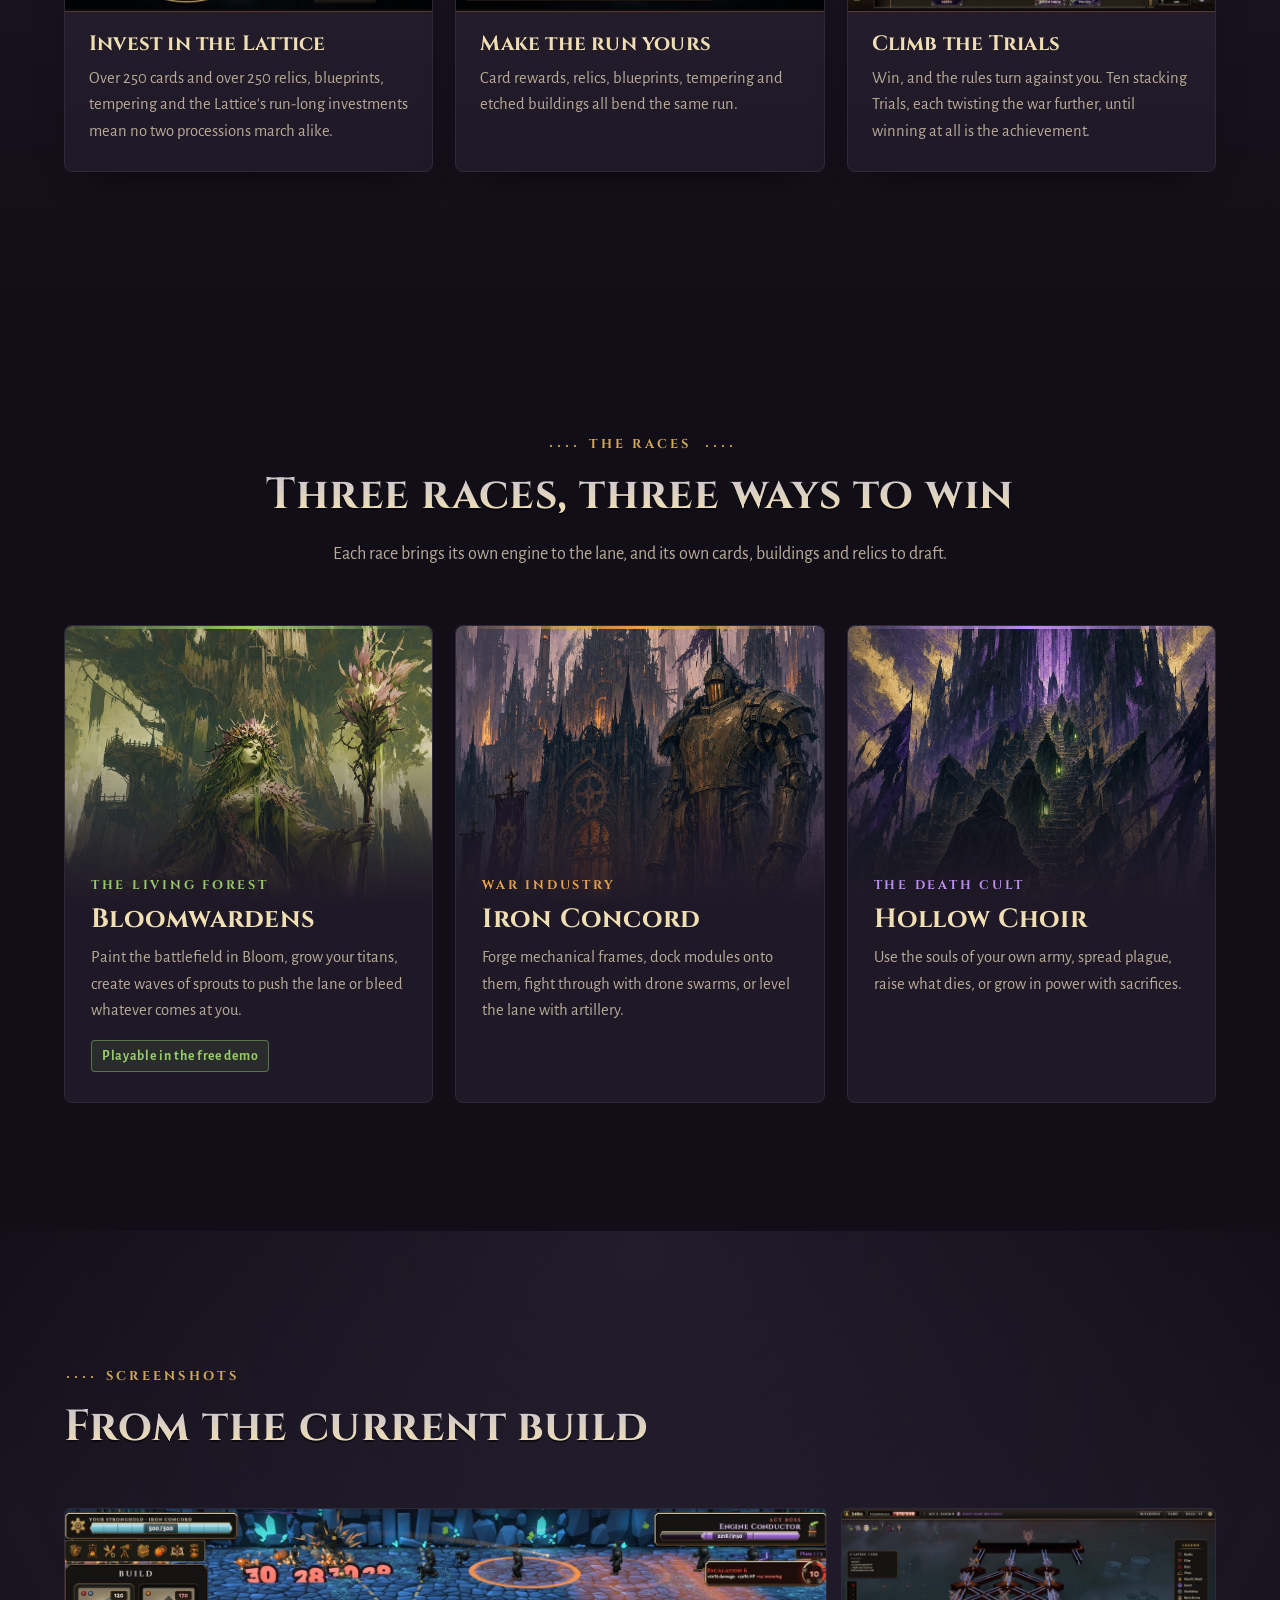
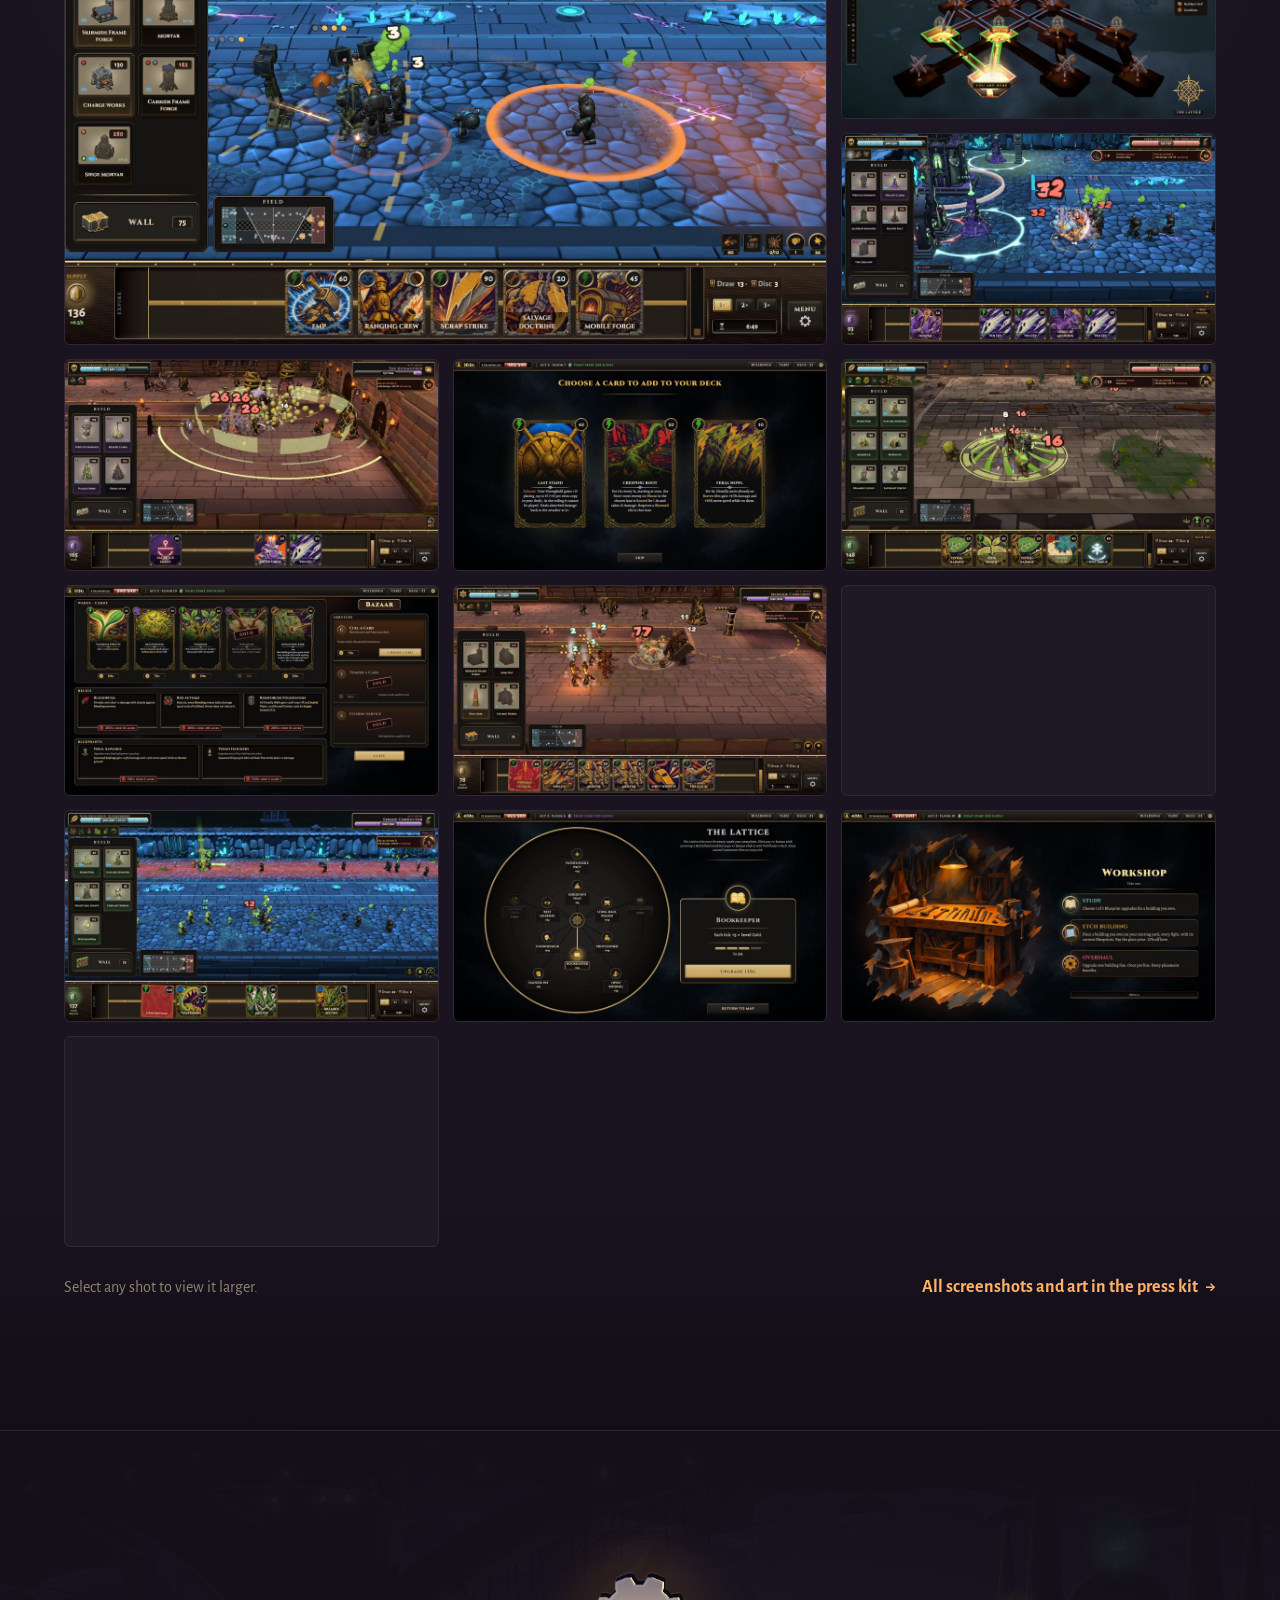
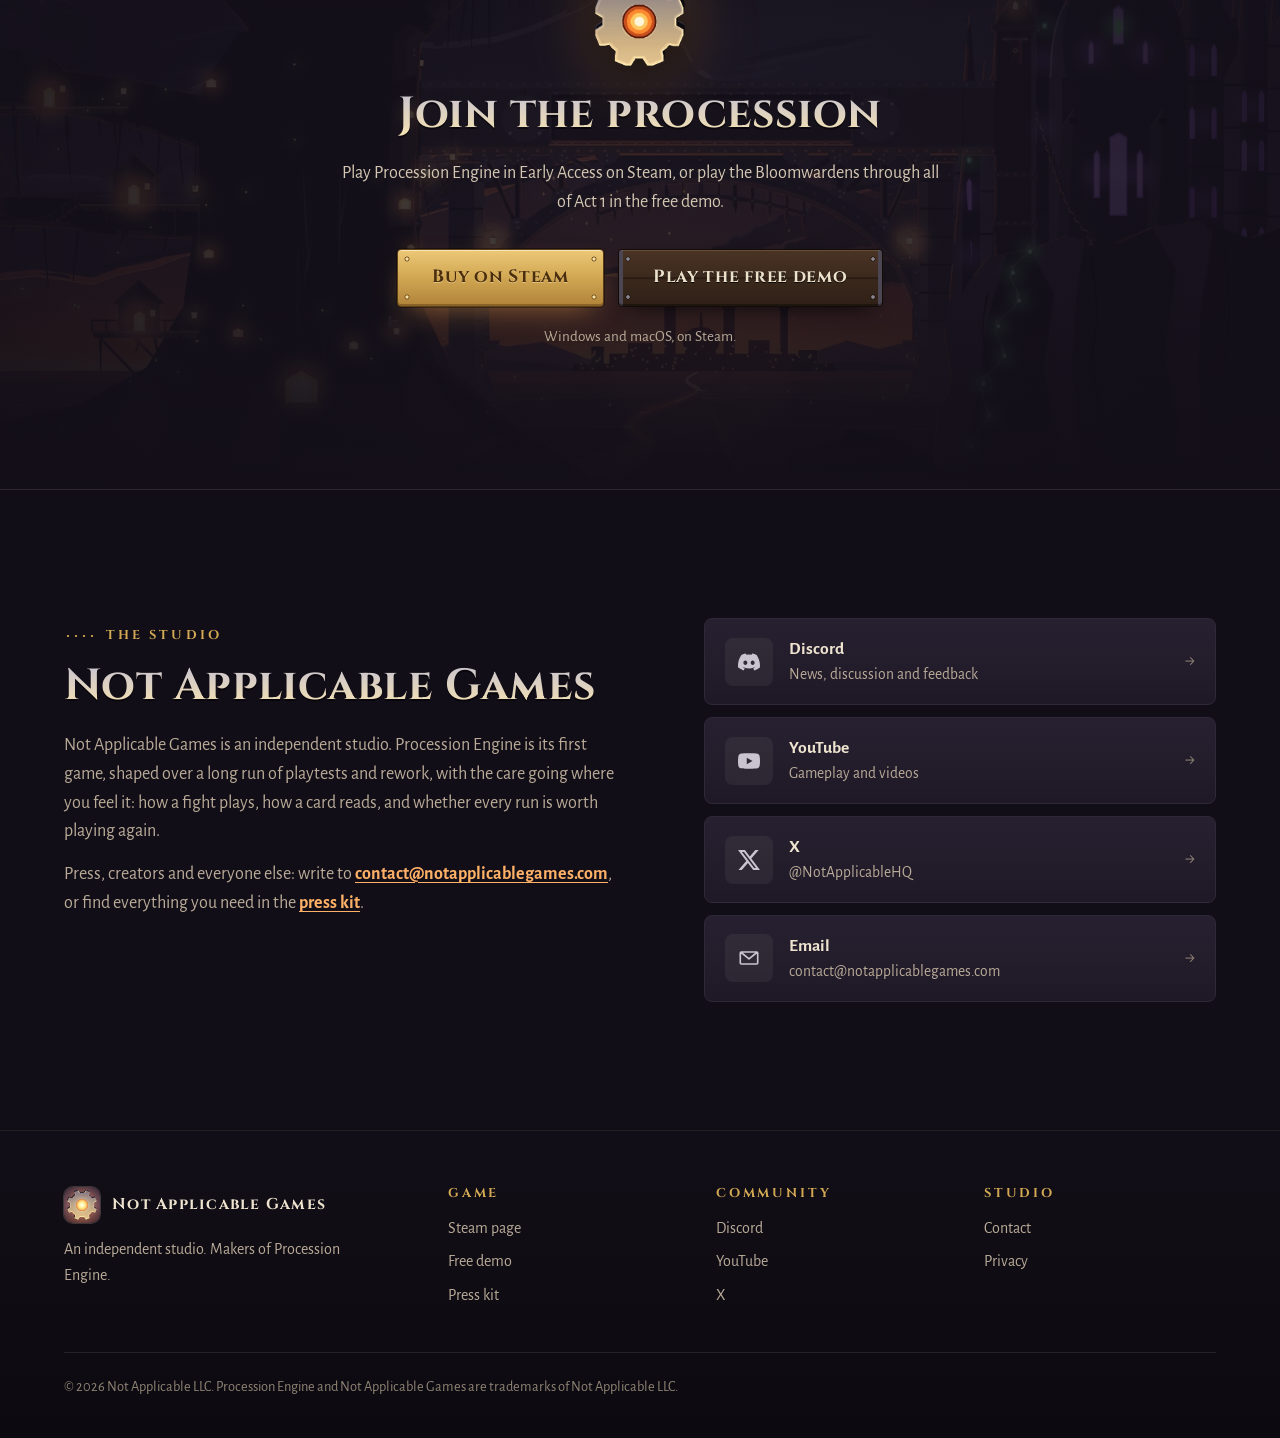
==== commit 12b0c86a: "Share card from the current brand kit (Website_LinkPreview og image), and the old unreferenced logo " ====
--- a/index.html
+++ b/index.html
@@ -16,7 +16,7 @@
 <meta property="og:url" content="https://notapplicablegames.com/">
 <meta property="og:title" content="Procession Engine | Not Applicable Games">
 <meta property="og:description" content="Not another turn-based deckbuilder. A real-time tug of war where you command a whole army: your buildings spawn it, your cards shape it, and two lanes decide whose stronghold falls first.">
-<meta property="og:image" content="https://notapplicablegames.com/assets/social_card.jpg?v=6">
+<meta property="og:image" content="https://notapplicablegames.com/assets/social_card.jpg?v=7">
 <meta property="og:image:width" content="1200">
 <meta property="og:image:height" content="630">
 <meta property="og:image:alt" content="Procession Engine: the game's name above a great orange cog setting like a sun, where two silhouetted armies clash in its white-hot eye between a tree fortress and a spired keep.">
@@ -24,7 +24,7 @@
 <meta name="twitter:site" content="@NotApplicableHQ">
 <meta name="twitter:title" content="Procession Engine | Not Applicable Games">
 <meta name="twitter:description" content="Not another turn-based deckbuilder. A real-time tug of war where you command a whole army: your buildings spawn it, your cards shape it, and two lanes decide whose stronghold falls first.">
-<meta name="twitter:image" content="https://notapplicablegames.com/assets/social_card.jpg?v=6">
+<meta name="twitter:image" content="https://notapplicablegames.com/assets/social_card.jpg?v=7">
 <meta name="twitter:image:alt" content="Procession Engine: the game's name above a great orange cog setting like a sun, where two silhouetted armies clash in its white-hot eye between a tree fortress and a spired keep.">
 
 <link rel="preconnect" href="https://fonts.googleapis.com">
@@ -40,7 +40,7 @@
   "@type": "VideoGame",
   "name": "Procession Engine",
   "url": "https://notapplicablegames.com/",
-  "image": "https://notapplicablegames.com/assets/social_card.jpg?v=6",
+  "image": "https://notapplicablegames.com/assets/social_card.jpg?v=7",
   "description": "Not another turn-based deckbuilder. A real-time tug of war where you command a whole army: your buildings spawn it, your cards shape it, and two lanes decide whose stronghold falls first.",
   "genre": ["Strategy", "Roguelike Deckbuilder", "Roguelike"],
   "gamePlatform": ["Windows", "macOS"],
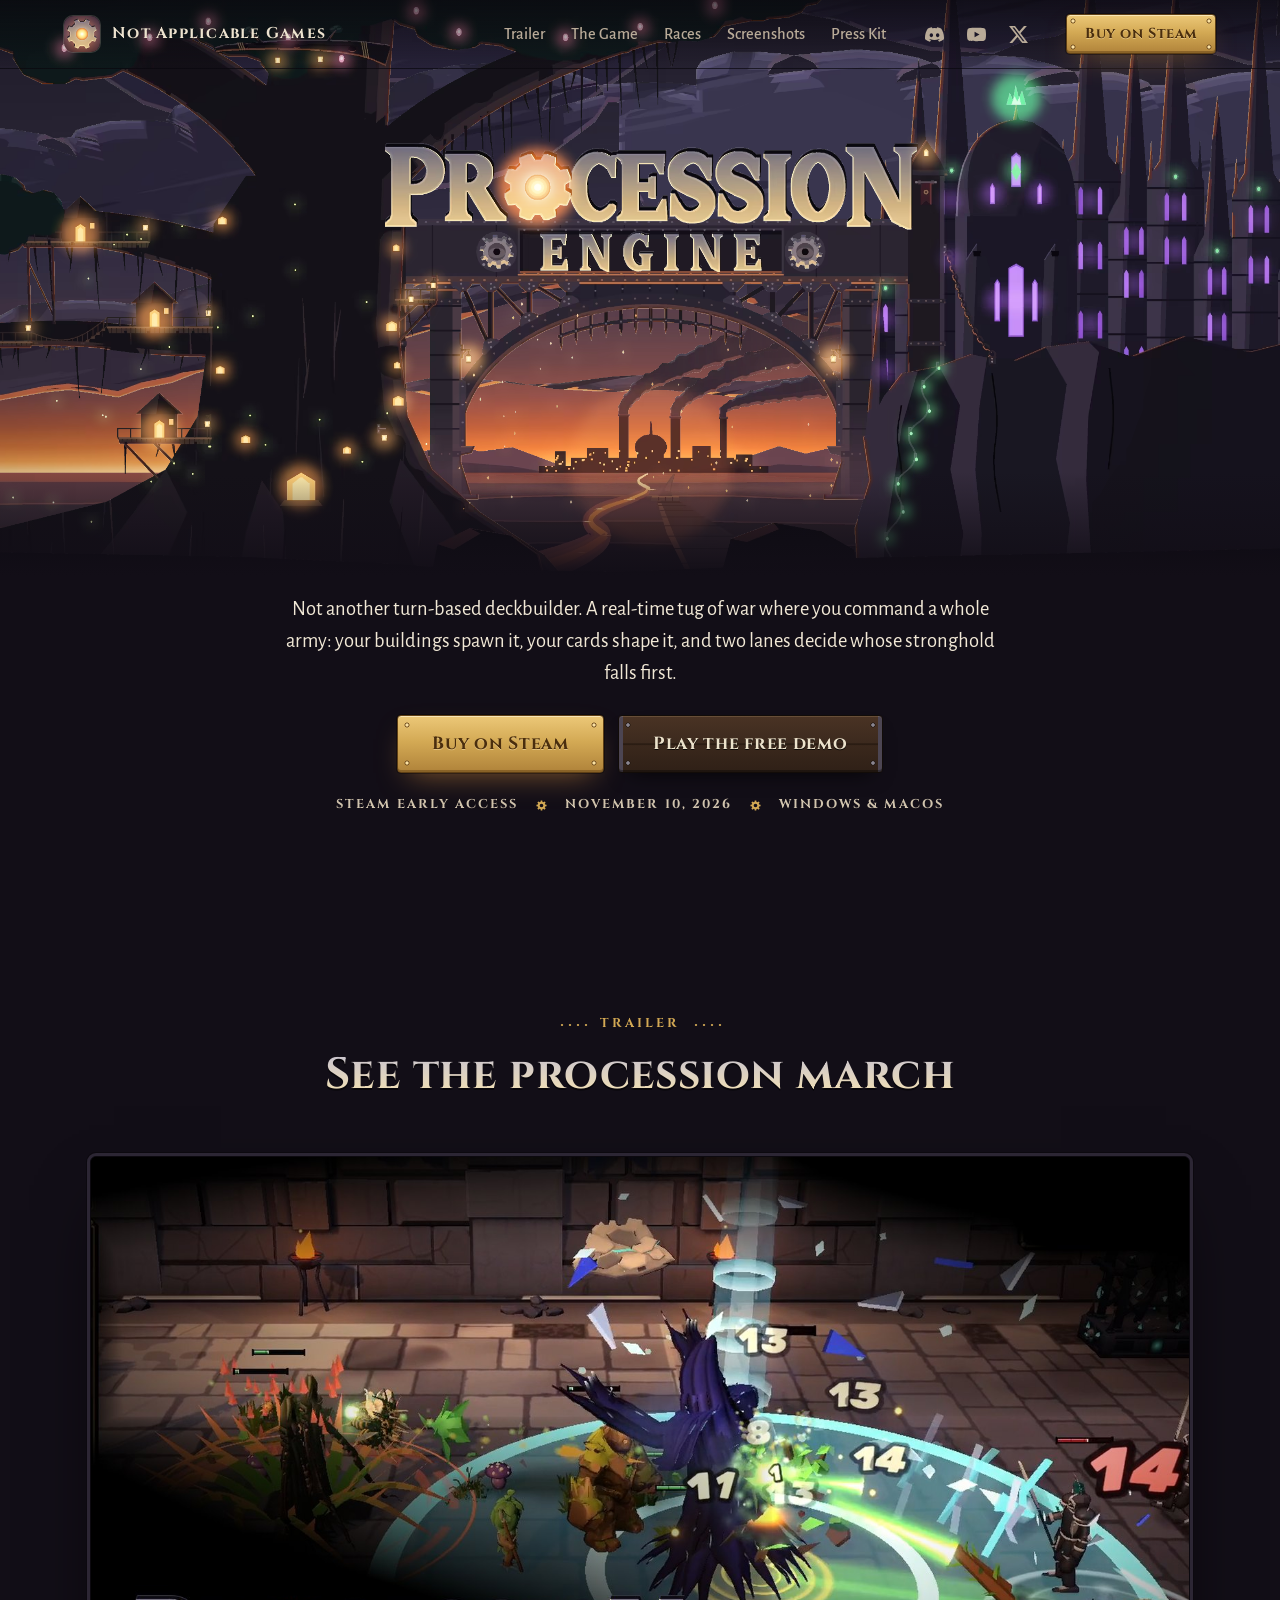
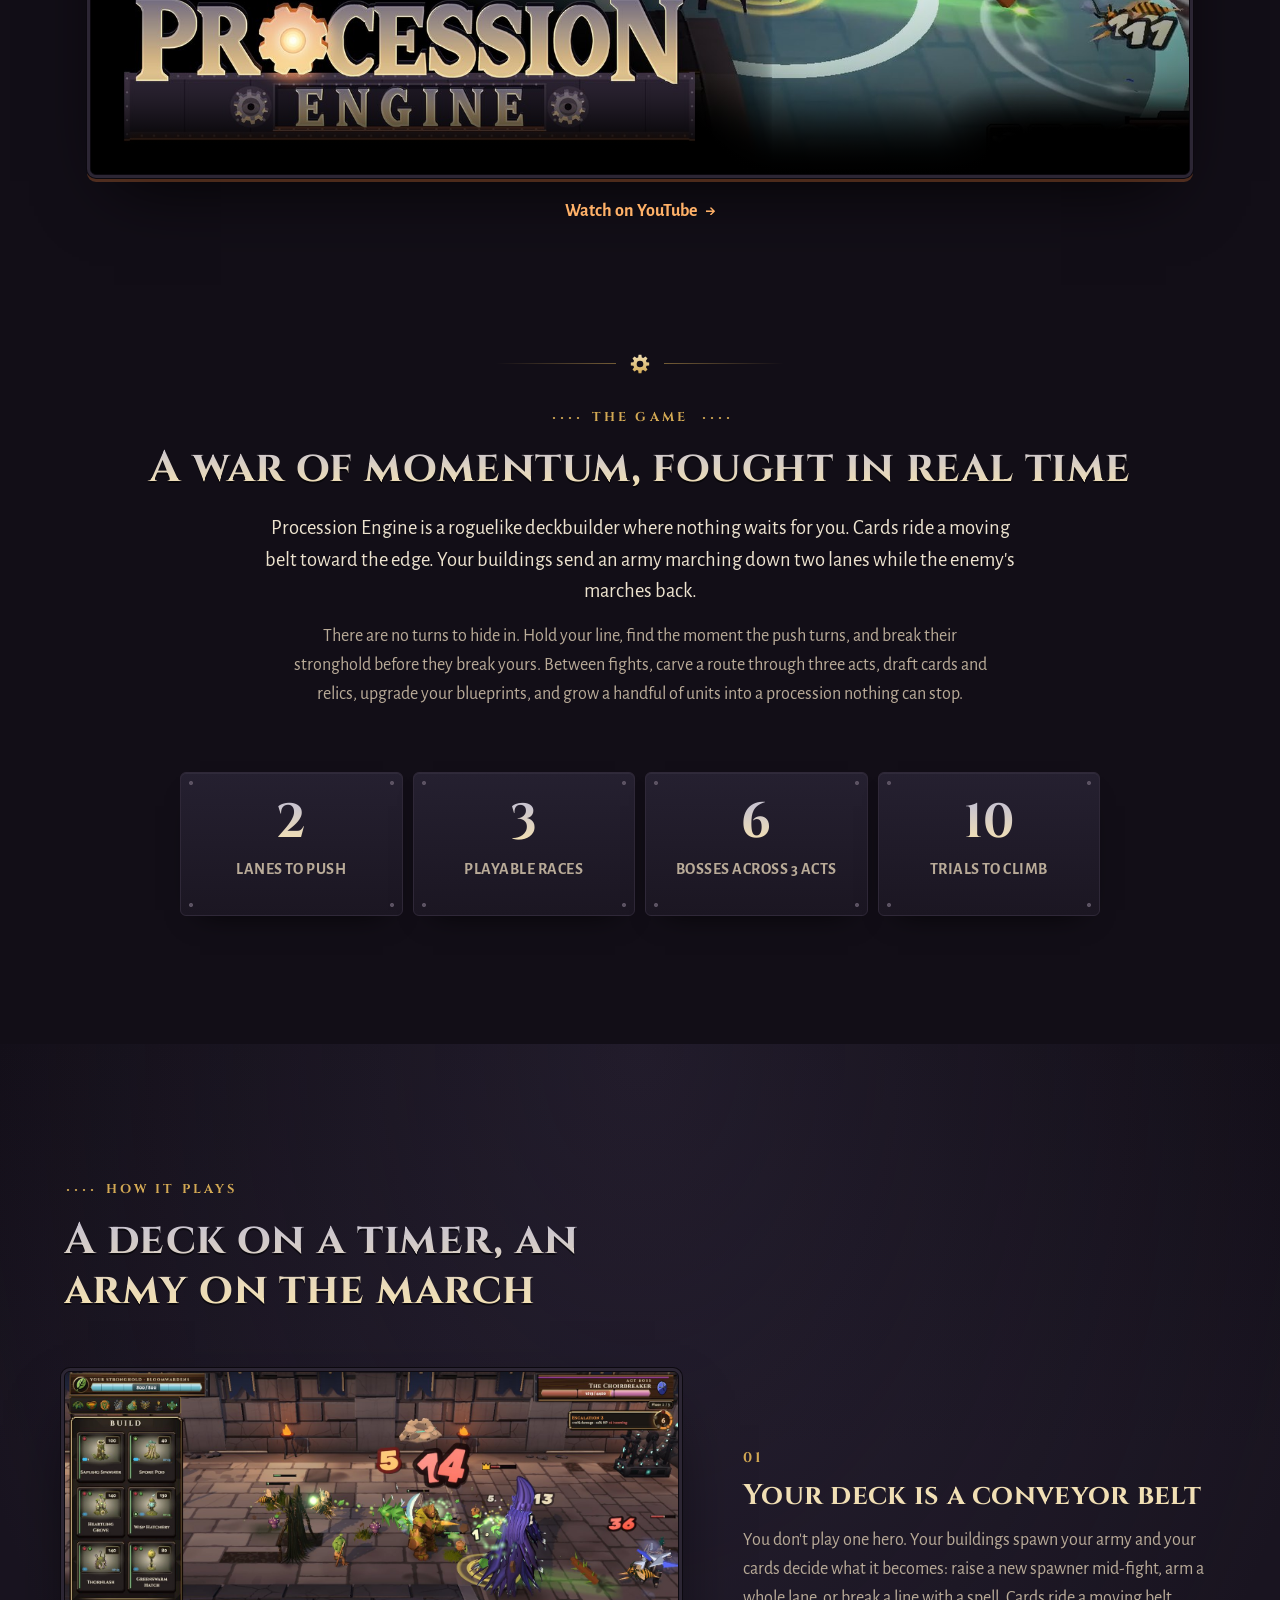
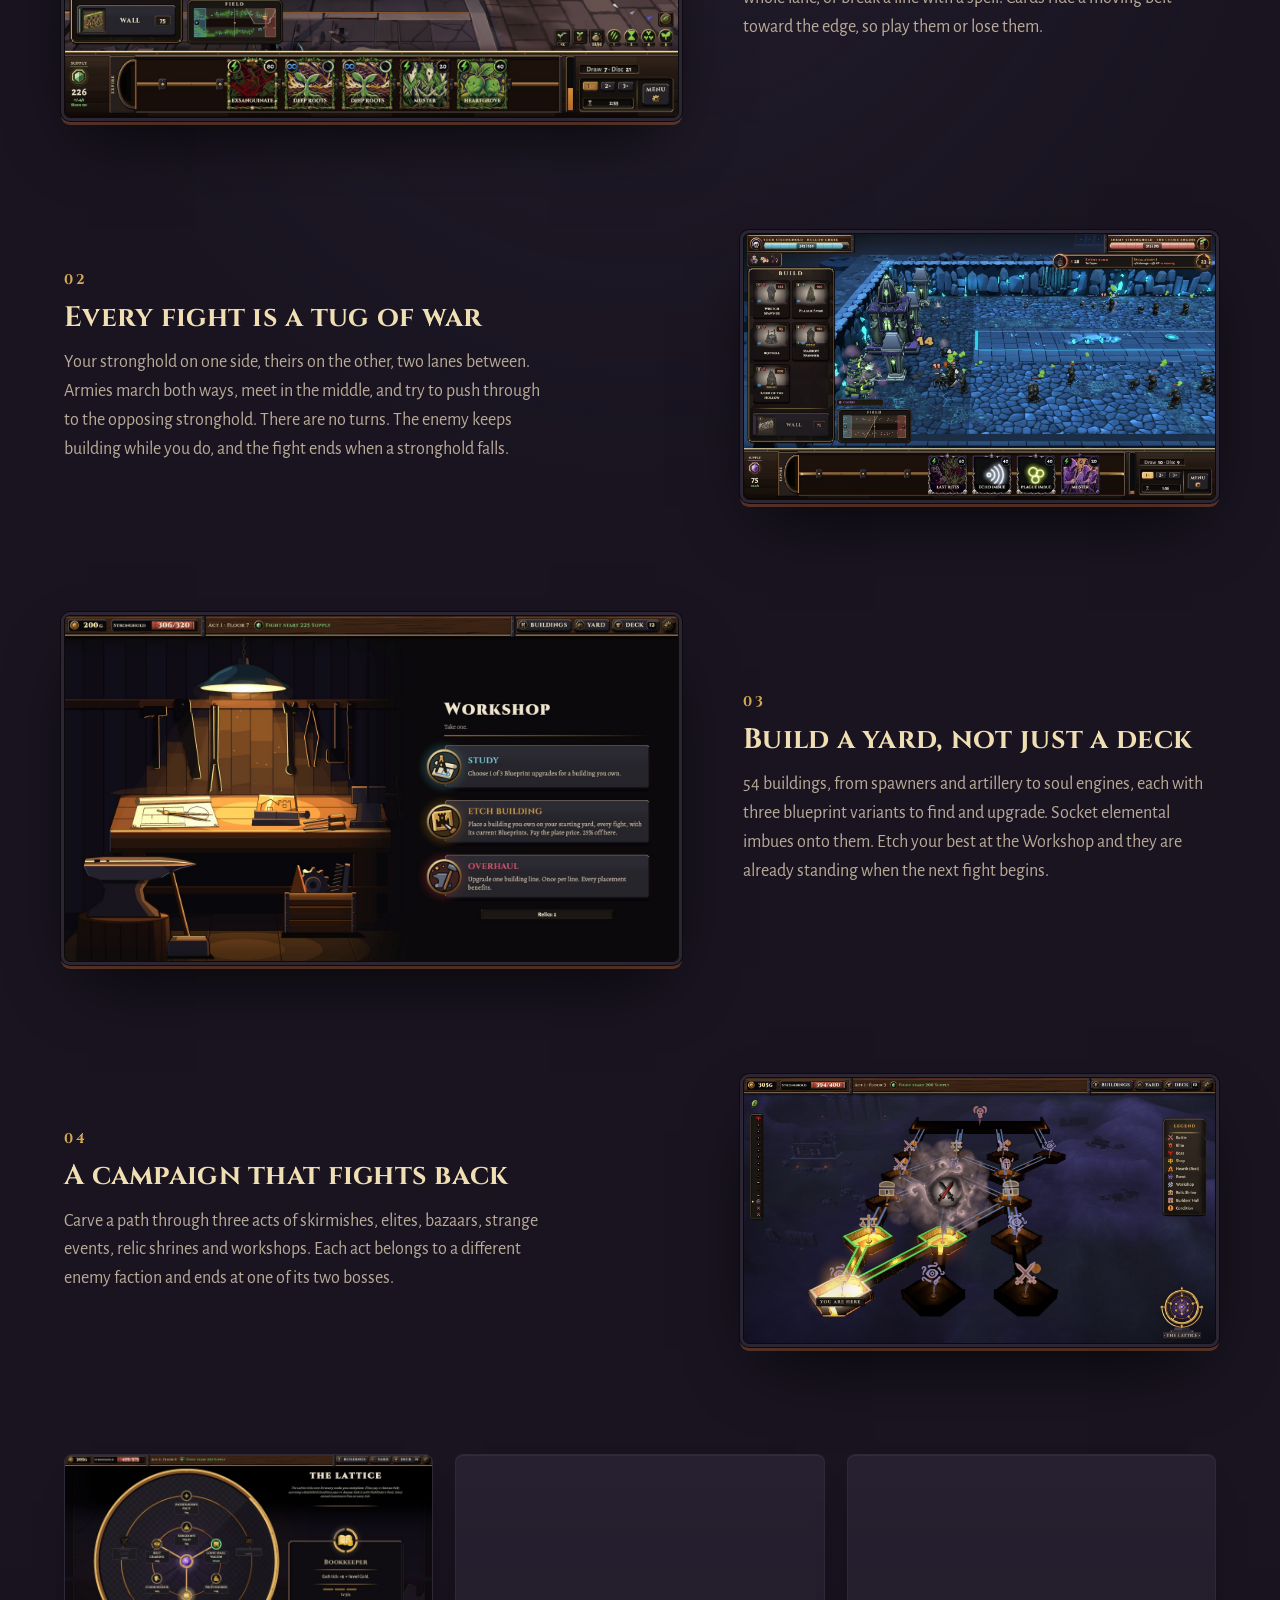
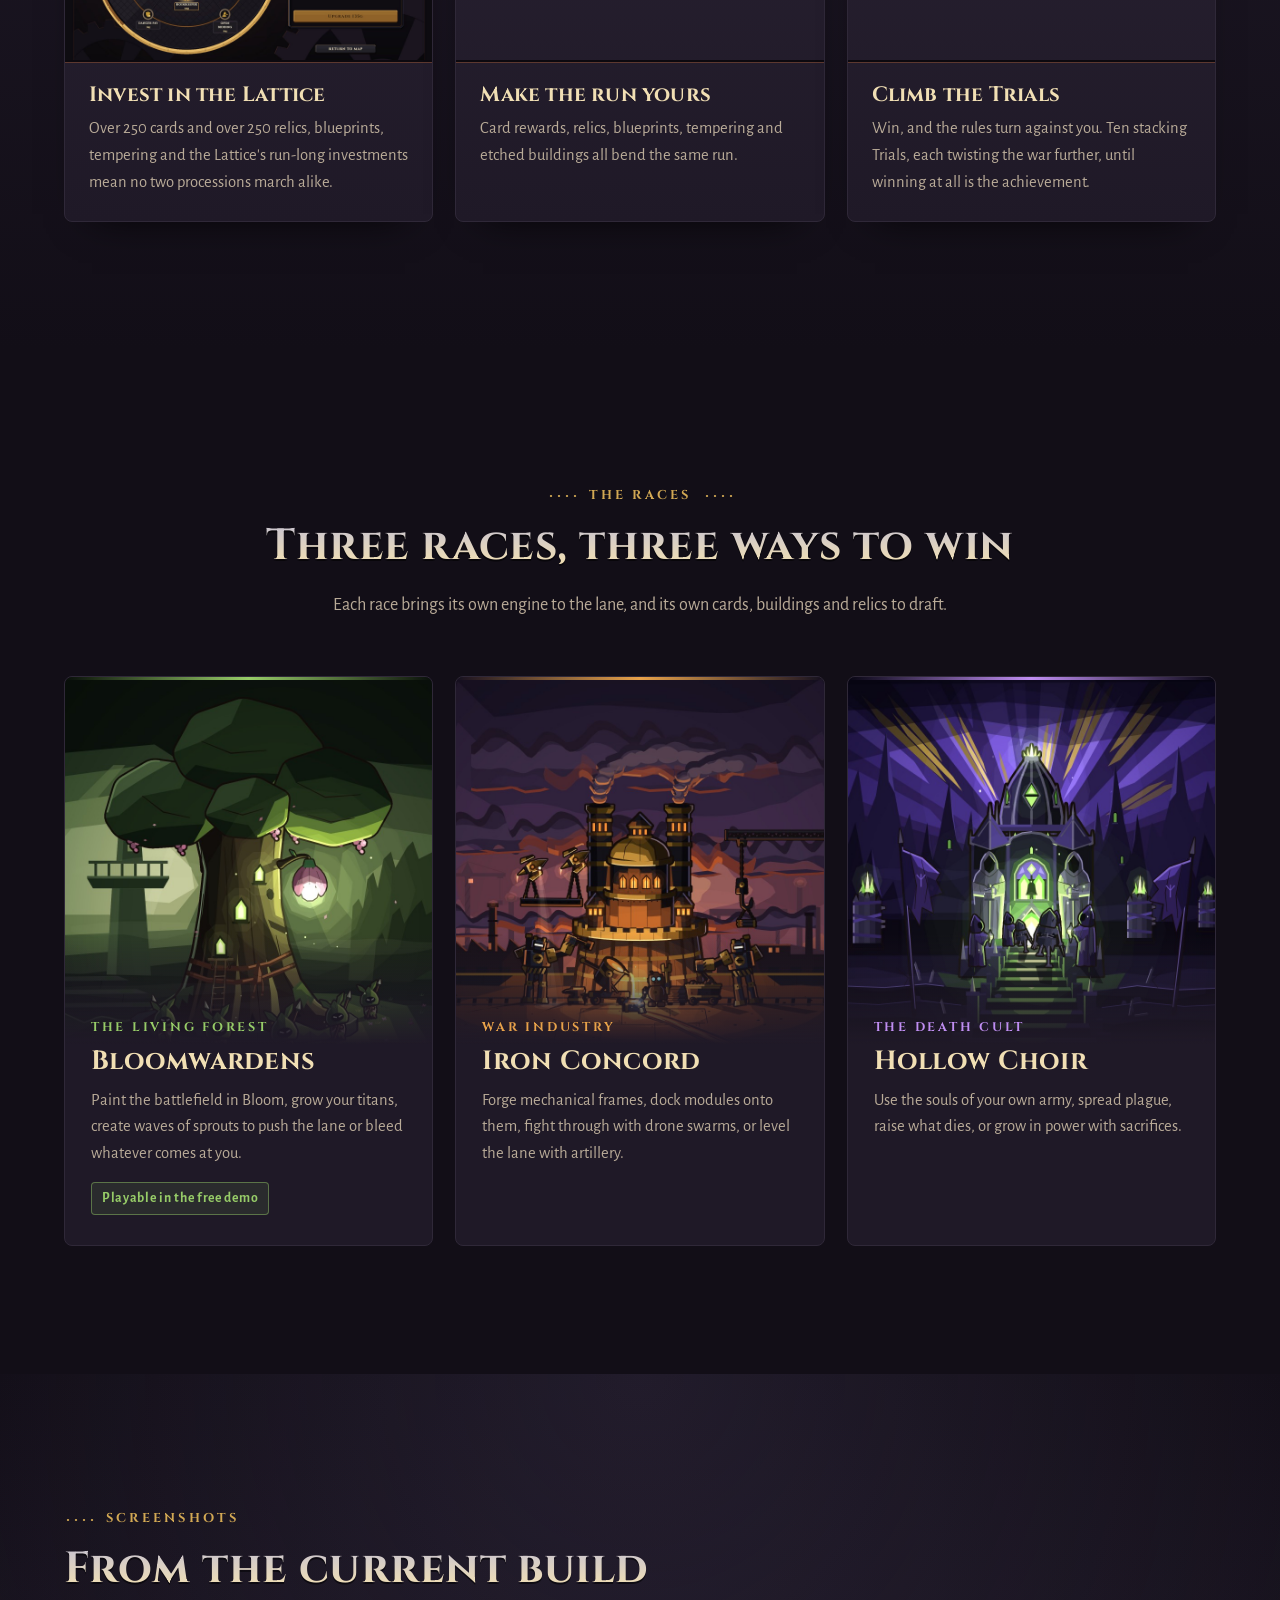
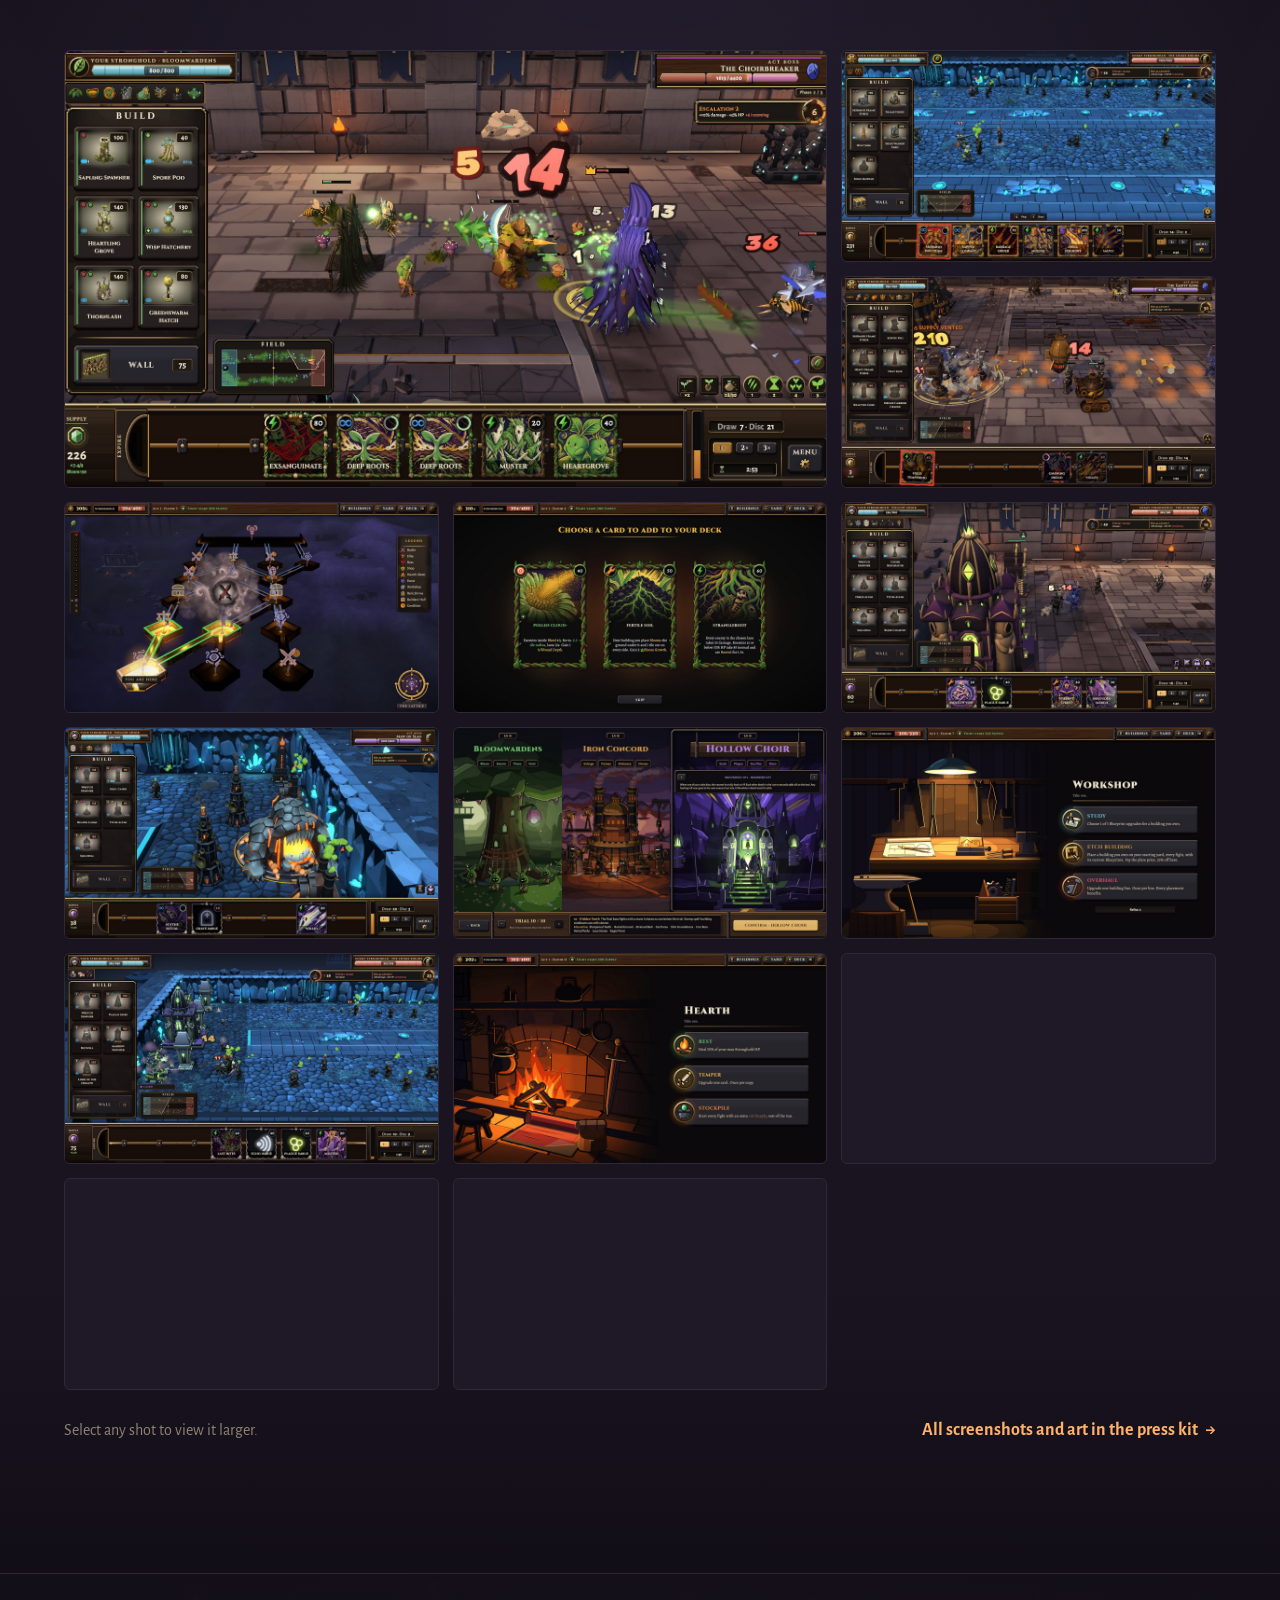
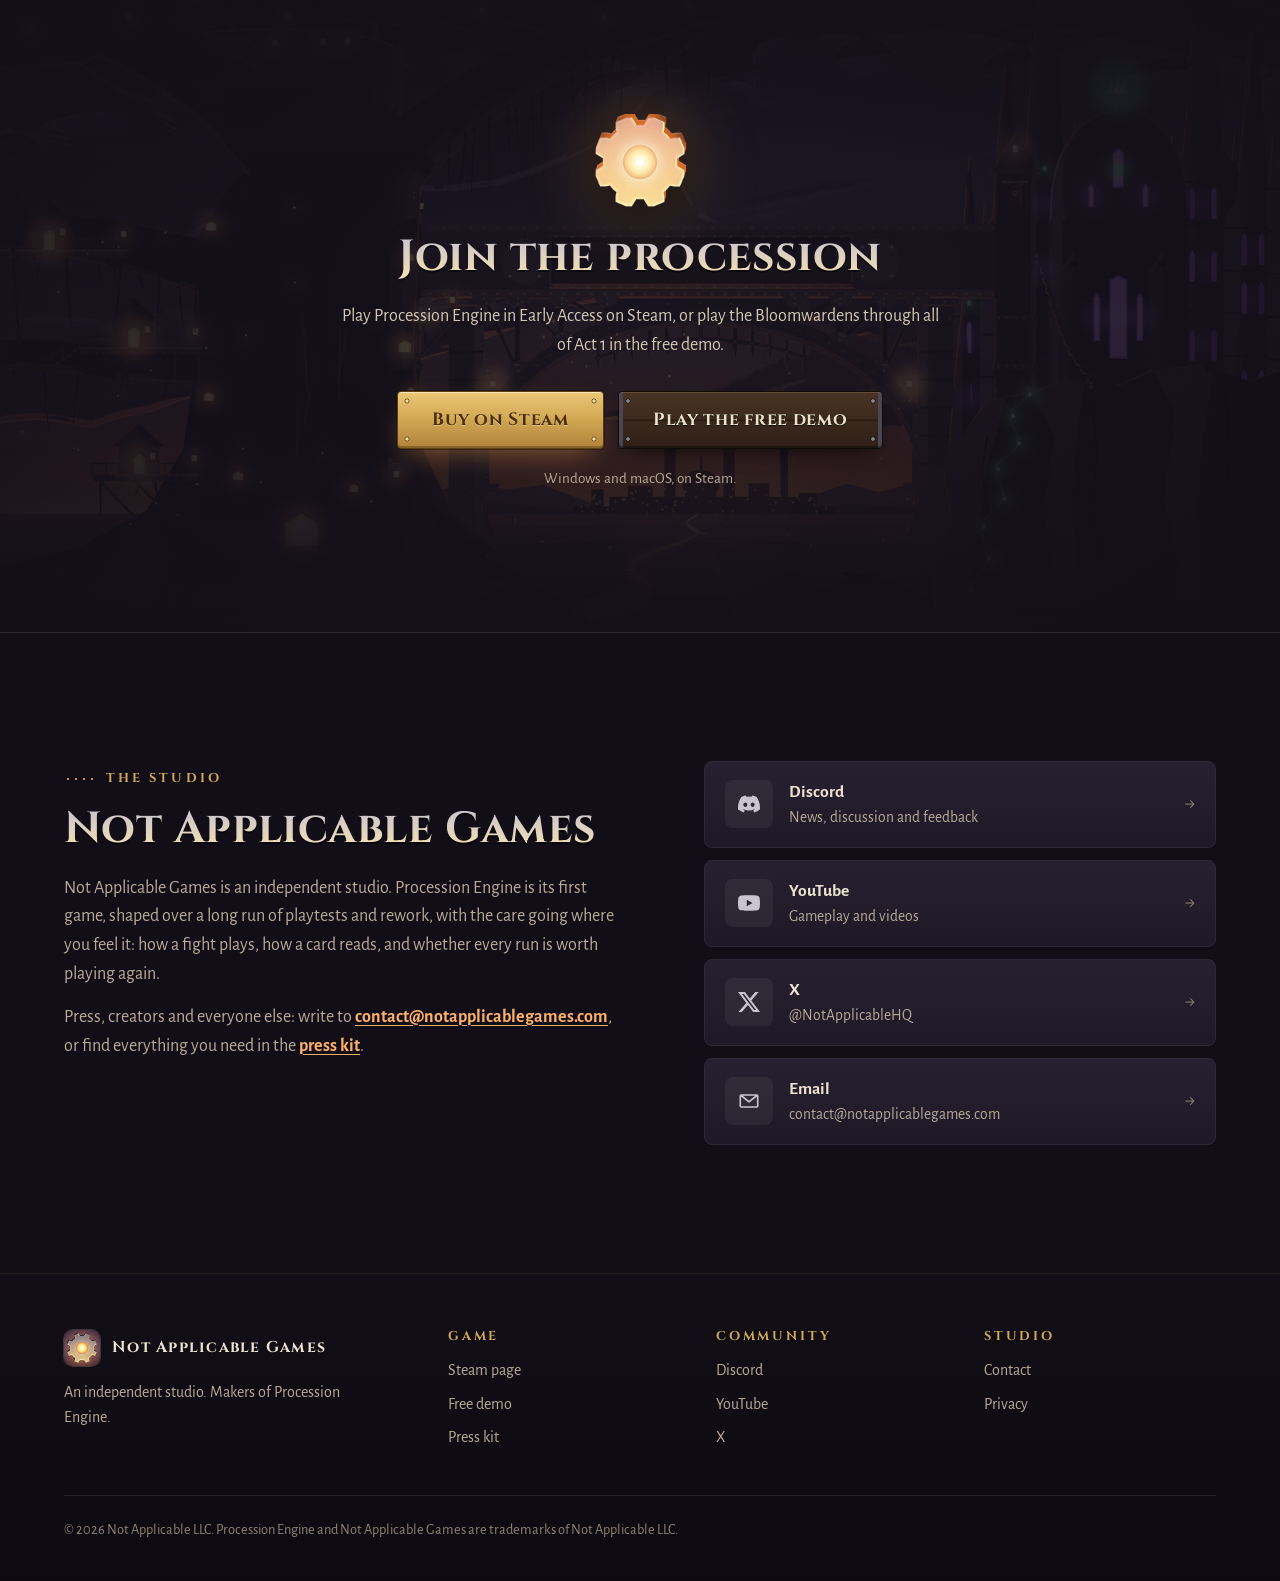
==== commit 7babd365: "Update 0.9.83: the new trailer and poster, fourteen screenshots of the new look, the game's drawn ra" ====
--- a/index.html
+++ b/index.html
@@ -30,7 +30,7 @@
 <link rel="preconnect" href="https://fonts.googleapis.com">
 <link rel="preconnect" href="https://fonts.gstatic.com" crossorigin>
 <link rel="stylesheet" href="https://fonts.googleapis.com/css2?family=Alegreya+Sans:ital,wght@0,400;0,500;0,700;1,400&amp;family=Cinzel:wght@700&amp;display=swap">
-<link rel="stylesheet" href="style.css?v=10">
+<link rel="stylesheet" href="style.css?v=11">
 <script>document.documentElement.classList.add('js');</script>
 <script src="site.js?v=7" defer></script>
 
@@ -129,11 +129,12 @@
       <h2 id="trailer-title">See the procession march</h2>
     </div>
     <div class="shot-frame trailer-frame">
-      <video controls playsinline preload="none" poster="assets/trailer_poster_web.jpg?v=4" width="1920" height="1080">
-        <source src="assets/trailer_procession_engine.mp4?v=4" type="video/mp4">
-        <a href="assets/trailer_procession_engine.mp4?v=4">Download the trailer (MP4)</a>
+      <video controls playsinline preload="none" poster="assets/trailer_poster_web.jpg?v=5" width="1920" height="1080">
+        <source src="assets/trailer_procession_engine.mp4?v=5" type="video/mp4">
+        <a href="assets/trailer_procession_engine.mp4?v=5">Download the trailer (MP4)</a>
       </video>
     </div>
+    <p class="trailer-dl"><a class="text-link" href="https://www.youtube.com/watch?v=ug0qI3FrCT4">Watch on YouTube <span aria-hidden="true">&rarr;</span></a></p>
   </div>
 </section>
 
@@ -161,8 +162,8 @@
     </div>
 
     <article class="feature">
-      <a class="feature-media shot-frame" href="assets/shot01_ironconcord_engine_conductor.png" data-lightbox="features" data-src="assets/shot01_ironconcord_engine_conductor_web.jpg" data-caption="Iron Concord against the Engine Conductor in the act two cavern.">
-        <img src="assets/shot01_ironconcord_engine_conductor_web.jpg" width="1600" height="900" loading="lazy" decoding="async" alt="An Iron Concord fight in the act two crystal cavern: frames trade blows beside the Engine Conductor's orange warning rings as big hit numbers rise.">
+      <a class="feature-media shot-frame" href="assets/shot01_bloomwardens_choirbreaker.png" data-lightbox="features" data-src="assets/shot01_bloomwardens_choirbreaker_web.jpg" data-caption="Bloomwardens against the Choirbreaker, an act boss.">
+        <img src="assets/shot01_bloomwardens_choirbreaker_web.jpg" width="1600" height="900" loading="lazy" decoding="async" alt="A Bloomwarden boss fight in a torch-lit stone hall: thorn and sprout units strike the Choirbreaker, a tall violet horror, as hit numbers rise, with five cards riding the belt below.">
       </a>
       <div class="feature-text">
         <span class="feature-num">01</span>
@@ -172,8 +173,8 @@
     </article>
 
     <article class="feature flip">
-      <a class="feature-media shot-frame" href="assets/shot06_bloomwardens_sundered.png" data-lightbox="features" data-src="assets/shot06_bloomwardens_sundered_web.jpg" data-caption="Bloomwardens against the Sundered in act three.">
-        <img src="assets/shot06_bloomwardens_sundered_web.jpg" width="1600" height="900" loading="lazy" decoding="async" alt="A Bloomwarden fight in the act three fort: a thorn ring bursts under the melee as Bloomwarden units meet Sundered spearmen.">
+      <a class="feature-media shot-frame" href="assets/shot10_hollowchoir_two_lanes.png" data-lightbox="features" data-src="assets/shot10_hollowchoir_two_lanes_web.jpg" data-caption="Hollow Choir pushes both lanes against the Choke Engine.">
+        <img src="assets/shot10_hollowchoir_two_lanes_web.jpg" width="1600" height="900" loading="lazy" decoding="async" alt="A wide view of a Hollow Choir fight in a blue crystal cavern: Choir units and Choke Engine bodies fill both lanes, with Last Rites, Echo Imbue, Plague Imbue and Muster on the belt.">
       </a>
       <div class="feature-text">
         <span class="feature-num">02</span>
@@ -183,8 +184,8 @@
     </article>
 
     <article class="feature">
-      <a class="feature-media shot-frame" href="assets/shot12_workshop_act2.png" data-lightbox="features" data-src="assets/shot12_workshop_act2_web.jpg" data-caption="The Workshop: study, etch or overhaul.">
-        <img src="assets/shot12_workshop_act2_web.jpg" width="1600" height="900" loading="lazy" decoding="async" alt="The act two Workshop, offering a Blueprint study, a building etch or a line overhaul beside a painted workbench.">
+      <a class="feature-media shot-frame" href="assets/shot09_workshop.png" data-lightbox="features" data-src="assets/shot09_workshop_web.jpg" data-caption="The Workshop: study, etch or overhaul.">
+        <img src="assets/shot09_workshop_web.jpg" width="1600" height="900" loading="lazy" decoding="async" alt="The Workshop: a lamp-lit workbench with tools and an anvil beside three choices, Study, Etch Building and Overhaul.">
       </a>
       <div class="feature-text">
         <span class="feature-num">03</span>
@@ -194,8 +195,8 @@
     </article>
 
     <article class="feature flip">
-      <a class="feature-media shot-frame" href="assets/shot02_map_hall_act3.png" data-lightbox="features" data-src="assets/shot02_map_hall_act3_web.jpg" data-caption="The act three map hall, with the next rooms lit.">
-        <img src="assets/shot02_map_hall_act3_web.jpg" width="1600" height="900" loading="lazy" decoding="async" alt="The act three map hall on a Hollow Choir run: the routes ahead lit in green, a room legend on the right and ruined towers in the dark beyond.">
+      <a class="feature-media shot-frame" href="assets/shot04_map_act1.png" data-lightbox="features" data-src="assets/shot04_map_act1_web.jpg" data-caption="The act one map, with the next rooms lit.">
+        <img src="assets/shot04_map_act1_web.jpg" width="1600" height="900" loading="lazy" decoding="async" alt="The act one map: rooms on raised platforms joined by paths, the two next rooms outlined in green, a room legend on the right and the Lattice dial in the corner.">
       </a>
       <div class="feature-text">
         <span class="feature-num">04</span>
@@ -206,8 +207,8 @@
 
     <div class="cards">
       <article class="card">
-        <a class="card-media" href="assets/shot11_lattice_dial.png" data-lightbox="features" data-src="assets/shot11_lattice_dial_web.jpg" data-caption="The Lattice, a run-long web of investments.">
-          <img src="assets/shot11_lattice_dial_web.jpg" width="1600" height="900" loading="lazy" decoding="async" alt="The Lattice in act two: investments on a round dial, with the Bookkeeper's upgrade panel open.">
+        <a class="card-media" href="assets/shot14_lattice.png" data-lightbox="features" data-src="assets/shot14_lattice_web.jpg" data-caption="The Lattice, a run-long web of investments.">
+          <img src="assets/shot14_lattice_web.jpg" width="1600" height="900" loading="lazy" decoding="async" alt="The Lattice: investments set around a brass dial, with the Bookkeeper's upgrade panel open on the right.">
         </a>
         <div class="card-body">
           <h3>Invest in the Lattice</h3>
@@ -215,8 +216,8 @@
         </div>
       </article>
       <article class="card">
-        <a class="card-media" href="assets/shot07_bazaar_act2.png" data-lightbox="features" data-src="assets/shot07_bazaar_act2_web.jpg" data-caption="The Bazaar in act two.">
-          <img src="assets/shot07_bazaar_act2_web.jpg" width="1600" height="900" loading="lazy" decoding="async" alt="The act two Bazaar on a Bloomwarden run: cards, relics and blueprints for sale, with cull, temper and etch services alongside.">
+        <a class="card-media" href="assets/shot12_bazaar.png" data-lightbox="features" data-src="assets/shot12_bazaar_web.jpg" data-caption="The Bazaar.">
+          <img src="assets/shot12_bazaar_web.jpg" width="1600" height="900" loading="lazy" decoding="async" alt="The Bazaar on a Bloomwarden run: five cards, three relics and two blueprints for sale, with cull, temper, etching and imbue services on the right.">
         </a>
         <div class="card-body">
           <h3>Make the run yours</h3>
@@ -224,8 +225,8 @@
         </div>
       </article>
       <article class="card">
-        <a class="card-media" href="assets/shot04_hollowchoir_hivemother.png" data-lightbox="features" data-src="assets/shot04_hollowchoir_hivemother_web.jpg" data-caption="The Hollow Choir strikes the Hivemother as her blast ring goes off.">
-          <img src="assets/shot04_hollowchoir_hivemother_web.jpg" width="1600" height="900" loading="lazy" decoding="async" alt="A Hollow Choir boss fight in the act one dungeon: Choir units strike the Hivemother inside her pale blast ring, hit numbers of 26 rising.">
+        <a class="card-media" href="assets/shot08_race_select.png" data-lightbox="features" data-src="assets/shot08_race_select_web.jpg" data-caption="Choosing a race and a Trial.">
+          <img src="assets/shot08_race_select_web.jpg" width="1600" height="900" loading="lazy" decoding="async" alt="The race select screen: three drawn scenes side by side, a great tree for the Bloomwardens, a foundry for the Iron Concord and a lit chapel for the Hollow Choir, with Trial 10 set below.">
         </a>
         <div class="card-body">
           <h3>Climb the Trials</h3>
@@ -245,7 +246,7 @@
     </div>
     <div class="races">
       <article class="race race--bloom">
-        <div class="race-art" role="img" aria-label="A Bloomwarden druid in a crown of thorns, staff in hand, under the great tree."></div>
+        <div class="race-art" role="img" aria-label="The Bloomwardens' great tree at night, its windows lit and a lantern flower glowing, with sprouts gathered at its roots."></div>
         <div class="race-body">
           <span class="race-tag">The living forest</span>
           <h3>Bloomwardens</h3>
@@ -254,7 +255,7 @@
         </div>
       </article>
       <article class="race race--iron">
-        <div class="race-art" role="img" aria-label="An Iron Concord war frame standing before a burning cathedral of brass."></div>
+        <div class="race-art" role="img" aria-label="The Iron Concord's foundry under a red dusk sky, smokestacks burning, with war frames at work in the forge light."></div>
         <div class="race-body">
           <span class="race-tag">War industry</span>
           <h3>Iron Concord</h3>
@@ -262,7 +263,7 @@
         </div>
       </article>
       <article class="race race--choir">
-        <div class="race-art" role="img" aria-label="Hooded Hollow Choir pilgrims climbing lantern-lit stairs to a violet spire."></div>
+        <div class="race-art" role="img" aria-label="Hooded Hollow Choir pilgrims climbing green-lit steps to a chapel under violet rays."></div>
         <div class="race-body">
           <span class="race-tag">The death cult</span>
           <h3>Hollow Choir</h3>
@@ -280,44 +281,47 @@
       <h2 id="media-title">From the current build</h2>
     </div>
     <div class="gallery-grid">
-      <a class="g-item feature-shot" href="assets/shot01_ironconcord_engine_conductor.png" data-lightbox="gallery" data-src="assets/shot01_ironconcord_engine_conductor_web.jpg" data-caption="Iron Concord against the Engine Conductor in the act two cavern.">
-        <img src="assets/shot01_ironconcord_engine_conductor_web.jpg" width="1600" height="900" loading="lazy" decoding="async" alt="An Iron Concord fight in the act two crystal cavern: frames trade blows beside the Engine Conductor's orange warning rings as big hit numbers rise.">
-      </a>
-      <a class="g-item" href="assets/shot02_map_hall_act3.png" data-lightbox="gallery" data-src="assets/shot02_map_hall_act3_web.jpg" data-caption="The act three map hall, with the next rooms lit.">
-        <img src="assets/shot02_map_hall_act3_web.jpg" width="1600" height="900" loading="lazy" decoding="async" alt="The act three map hall on a Hollow Choir run: the routes ahead lit in green, a room legend on the right and ruined towers in the dark beyond.">
-      </a>
-      <a class="g-item" href="assets/shot03_hollowchoir_choke_engine.png" data-lightbox="gallery" data-src="assets/shot03_hollowchoir_choke_engine_web.jpg" data-caption="Hollow Choir reapers meet the Choke Engine in act two.">
-        <img src="assets/shot03_hollowchoir_choke_engine_web.jpg" width="1600" height="900" loading="lazy" decoding="async" alt="A Hollow Choir fight in the act two cavern: a reaper lands heavy hits on Choke Engine bodies beside the Choir's violet spires.">
-      </a>
-      <a class="g-item" href="assets/shot04_hollowchoir_hivemother.png" data-lightbox="gallery" data-src="assets/shot04_hollowchoir_hivemother_web.jpg" data-caption="The Hollow Choir strikes the Hivemother as her blast ring goes off.">
-        <img src="assets/shot04_hollowchoir_hivemother_web.jpg" width="1600" height="900" loading="lazy" decoding="async" alt="A Hollow Choir boss fight in the act one dungeon: Choir units strike the Hivemother inside her pale blast ring, hit numbers of 26 rising.">
-      </a>
-      <a class="g-item" href="assets/shot05_card_reward_act2.png" data-lightbox="gallery" data-src="assets/shot05_card_reward_act2_web.jpg" data-caption="Choosing a card after a fight in act two.">
-        <img src="assets/shot05_card_reward_act2_web.jpg" width="1600" height="900" loading="lazy" decoding="async" alt="A Bloomwarden card reward in act two: Last Stand, Creeping Root and Feral Howl, with a Skip button below.">
-      </a>
-      <a class="g-item" href="assets/shot06_bloomwardens_sundered.png" data-lightbox="gallery" data-src="assets/shot06_bloomwardens_sundered_web.jpg" data-caption="Bloomwardens against the Sundered in act three.">
-        <img src="assets/shot06_bloomwardens_sundered_web.jpg" width="1600" height="900" loading="lazy" decoding="async" alt="A Bloomwarden fight in the act three fort: a thorn ring bursts under the melee as Bloomwarden units meet Sundered spearmen.">
-      </a>
-      <a class="g-item" href="assets/shot07_bazaar_act2.png" data-lightbox="gallery" data-src="assets/shot07_bazaar_act2_web.jpg" data-caption="The Bazaar in act two.">
-        <img src="assets/shot07_bazaar_act2_web.jpg" width="1600" height="900" loading="lazy" decoding="async" alt="The act two Bazaar on a Bloomwarden run: cards, relics and blueprints for sale, with cull, temper and etch services alongside.">
-      </a>
-      <a class="g-item" href="assets/shot08_ironconcord_ironside.png" data-lightbox="gallery" data-src="assets/shot08_ironconcord_ironside_web.jpg" data-caption="Iron Concord against the Ironside Conscript in act one.">
-        <img src="assets/shot08_ironconcord_ironside_web.jpg" width="1600" height="900" loading="lazy" decoding="async" alt="An Iron Concord boss fight in the act one dungeon: frames close on the Ironside Conscript as a 77 hit lands.">
-      </a>
-      <a class="g-item" href="assets/shot09_event_long_odds.png" data-lightbox="gallery" data-src="assets/shot09_event_long_odds_web.jpg" data-caption="A route event in act three: The Long Odds.">
-        <img src="assets/shot09_event_long_odds_web.jpg" width="1600" height="900" loading="lazy" decoding="async" alt="The Long Odds event in act three: bone dice in a hanging cage, the chosen option showing its outcome.">
-      </a>
-      <a class="g-item" href="assets/shot10_bloomwardens_engine_conductor.png" data-lightbox="gallery" data-src="assets/shot10_bloomwardens_engine_conductor_web.jpg" data-caption="Bloomwardens push both lanes against the Engine Conductor.">
-        <img src="assets/shot10_bloomwardens_engine_conductor_web.jpg" width="1600" height="900" loading="lazy" decoding="async" alt="A Bloomwarden fight in the act two cavern: saplings meet the Engine Conductor's dark bodies across both lanes.">
-      </a>
-      <a class="g-item" href="assets/shot11_lattice_dial.png" data-lightbox="gallery" data-src="assets/shot11_lattice_dial_web.jpg" data-caption="The Lattice, a run-long web of investments.">
-        <img src="assets/shot11_lattice_dial_web.jpg" width="1600" height="900" loading="lazy" decoding="async" alt="The Lattice in act two: investments on a round dial, with the Bookkeeper's upgrade panel open.">
-      </a>
-      <a class="g-item" href="assets/shot12_workshop_act2.png" data-lightbox="gallery" data-src="assets/shot12_workshop_act2_web.jpg" data-caption="The Workshop: study, etch or overhaul.">
-        <img src="assets/shot12_workshop_act2_web.jpg" width="1600" height="900" loading="lazy" decoding="async" alt="The act two Workshop, offering a Blueprint study, a building etch or a line overhaul beside a painted workbench.">
-      </a>
-      <a class="g-item" href="assets/shot13_hollowchoir_necropolis.png" data-lightbox="gallery" data-src="assets/shot13_hollowchoir_necropolis_web.jpg" data-caption="A Hollow Choir yard holds against the Hivemother in act one.">
-        <img src="assets/shot13_hollowchoir_necropolis_web.jpg" width="1600" height="900" loading="lazy" decoding="async" alt="A Hollow Choir fight in the act one dungeon: the Necropolis and bone spires stand in the yard as soul threads trail down the lane toward the Hivemother.">
+      <a class="g-item feature-shot" href="assets/shot01_bloomwardens_choirbreaker.png" data-lightbox="gallery" data-src="assets/shot01_bloomwardens_choirbreaker_web.jpg" data-caption="Bloomwardens against the Choirbreaker, an act boss.">
+        <img src="assets/shot01_bloomwardens_choirbreaker_web.jpg" width="1600" height="900" loading="lazy" decoding="async" alt="A Bloomwarden boss fight in a torch-lit stone hall: thorn and sprout units strike the Choirbreaker, a tall violet horror, as hit numbers rise, with five cards riding the belt below.">
+      </a>
+      <a class="g-item" href="assets/shot02_coop_three_lanes.png" data-lightbox="gallery" data-src="assets/shot02_coop_three_lanes_web.jpg" data-caption="Co-op: two players hold three lanes against the Choke Engine.">
+        <img src="assets/shot02_coop_three_lanes_web.jpg" width="1600" height="900" loading="lazy" decoding="async" alt="A two-player co-op fight in a blue crystal cavern: Iron Concord frames and their partner's units push three lanes toward the Choke Engine's stronghold, with Ping and Draw prompts at the foot of the field.">
+      </a>
+      <a class="g-item" href="assets/shot03_ironconcord_empty_king.png" data-lightbox="gallery" data-src="assets/shot03_ironconcord_empty_king_web.jpg" data-caption="Iron Concord artillery against the Empty King, an act boss.">
+        <img src="assets/shot03_ironconcord_empty_king_web.jpg" width="1600" height="900" loading="lazy" decoding="async" alt="An Iron Concord boss fight against the Empty King: a blast lands for 210 as an airship and a tracked war machine advance through orange smoke.">
+      </a>
+      <a class="g-item" href="assets/shot04_map_act1.png" data-lightbox="gallery" data-src="assets/shot04_map_act1_web.jpg" data-caption="The act one map, with the next rooms lit.">
+        <img src="assets/shot04_map_act1_web.jpg" width="1600" height="900" loading="lazy" decoding="async" alt="The act one map: rooms on raised platforms joined by paths, the two next rooms outlined in green, a room legend on the right and the Lattice dial in the corner.">
+      </a>
+      <a class="g-item" href="assets/shot05_card_reward.png" data-lightbox="gallery" data-src="assets/shot05_card_reward_web.jpg" data-caption="Choosing a card after a fight.">
+        <img src="assets/shot05_card_reward_web.jpg" width="1600" height="900" loading="lazy" decoding="async" alt="A Bloomwarden card reward: Pollen Cloud, Fertile Soil and Strangleroot in vine-wrapped frames, with a Skip button below.">
+      </a>
+      <a class="g-item" href="assets/shot06_hollowchoir_sundered.png" data-lightbox="gallery" data-src="assets/shot06_hollowchoir_sundered_web.jpg" data-caption="The Hollow Choir stronghold holds against the Sundered.">
+        <img src="assets/shot06_hollowchoir_sundered_web.jpg" width="1600" height="900" loading="lazy" decoding="async" alt="A Hollow Choir fight in a stone hall: the Choir's violet stronghold towers on the left as its units meet Sundered lancers, with Hollow Vow, Plague Imbue, Fervent Chant and Shrouded March on the belt.">
+      </a>
+      <a class="g-item" href="assets/shot07_maw_of_slag.png" data-lightbox="gallery" data-src="assets/shot07_maw_of_slag_web.jpg" data-caption="The Maw of Slag, an act boss, bears down on a Hollow Choir yard.">
+        <img src="assets/shot07_maw_of_slag_web.jpg" width="1600" height="900" loading="lazy" decoding="async" alt="A Hollow Choir boss fight in a blue crystal cavern: the Maw of Slag, a plated furnace beast with a glowing mouth, closes on the Choir's dark spires.">
+      </a>
+      <a class="g-item" href="assets/shot08_race_select.png" data-lightbox="gallery" data-src="assets/shot08_race_select_web.jpg" data-caption="Choosing a race and a Trial.">
+        <img src="assets/shot08_race_select_web.jpg" width="1600" height="900" loading="lazy" decoding="async" alt="The race select screen: three drawn scenes side by side, a great tree for the Bloomwardens, a foundry for the Iron Concord and a lit chapel for the Hollow Choir, with Trial 10 set below.">
+      </a>
+      <a class="g-item" href="assets/shot09_workshop.png" data-lightbox="gallery" data-src="assets/shot09_workshop_web.jpg" data-caption="The Workshop: study, etch or overhaul.">
+        <img src="assets/shot09_workshop_web.jpg" width="1600" height="900" loading="lazy" decoding="async" alt="The Workshop: a lamp-lit workbench with tools and an anvil beside three choices, Study, Etch Building and Overhaul.">
+      </a>
+      <a class="g-item" href="assets/shot10_hollowchoir_two_lanes.png" data-lightbox="gallery" data-src="assets/shot10_hollowchoir_two_lanes_web.jpg" data-caption="Hollow Choir pushes both lanes against the Choke Engine.">
+        <img src="assets/shot10_hollowchoir_two_lanes_web.jpg" width="1600" height="900" loading="lazy" decoding="async" alt="A wide view of a Hollow Choir fight in a blue crystal cavern: Choir units and Choke Engine bodies fill both lanes, with Last Rites, Echo Imbue, Plague Imbue and Muster on the belt.">
+      </a>
+      <a class="g-item" href="assets/shot11_hearth.png" data-lightbox="gallery" data-src="assets/shot11_hearth_web.jpg" data-caption="The Hearth: rest, temper or stockpile.">
+        <img src="assets/shot11_hearth_web.jpg" width="1600" height="900" loading="lazy" decoding="async" alt="The Hearth: a brick fireplace with a hanging pot beside three choices, Rest, Temper and Stockpile.">
+      </a>
+      <a class="g-item" href="assets/shot12_bazaar.png" data-lightbox="gallery" data-src="assets/shot12_bazaar_web.jpg" data-caption="The Bazaar.">
+        <img src="assets/shot12_bazaar_web.jpg" width="1600" height="900" loading="lazy" decoding="async" alt="The Bazaar on a Bloomwarden run: five cards, three relics and two blueprints for sale, with cull, temper, etching and imbue services on the right.">
+      </a>
+      <a class="g-item" href="assets/shot13_home_screen.png" data-lightbox="gallery" data-src="assets/shot13_home_screen_web.jpg" data-caption="The home screen.">
+        <img src="assets/shot13_home_screen_web.jpg" width="1600" height="900" loading="lazy" decoding="async" alt="The game's home screen: the Procession Engine name on an iron gate at dusk, the menu on timber signs to the left and a factory town glowing through the arch.">
+      </a>
+      <a class="g-item" href="assets/shot14_lattice.png" data-lightbox="gallery" data-src="assets/shot14_lattice_web.jpg" data-caption="The Lattice, a run-long web of investments.">
+        <img src="assets/shot14_lattice_web.jpg" width="1600" height="900" loading="lazy" decoding="async" alt="The Lattice: investments set around a brass dial, with the Bookkeeper's upgrade panel open on the right.">
       </a>
     </div>
     <div class="gallery-foot">
--- a/style.css
+++ b/style.css
@@ -557,7 +557,7 @@
   background: linear-gradient(90deg, transparent, var(--race), transparent);
 }
 .race-art {
-  aspect-ratio: 4 / 3;
+  aspect-ratio: 1 / 1;
   background-repeat: no-repeat;
   background-size: cover;
   background-position: center;
@@ -566,7 +566,7 @@
 .race-art::after {
   content: ""; position: absolute; inset: 0;
   background:
-    linear-gradient(180deg, rgba(18, 14, 23, 0) 45%, var(--panel) 100%),
+    linear-gradient(180deg, rgba(18, 14, 23, 0) 70%, var(--panel) 100%),
     radial-gradient(130% 100% at 50% 30%, transparent 55%, rgba(18, 14, 23, 0.5));
 }
 .race-body { padding: 4px 26px 30px; position: relative; margin-top: -30px; }
@@ -587,14 +587,14 @@
   padding: 4px 10px; border-radius: 4px;
 }
 .race--bloom { --race: var(--verdant); }
-.race--bloom .race-art { background-image: url("assets/race_bloomwardens.jpg"); }
+.race--bloom .race-art { background-image: url("assets/race_bloomwardens.jpg?v=2"); }
 .race--iron { --race: var(--forge); }
-.race--iron .race-art { background-image: url("assets/race_ironconcord.jpg"); }
+.race--iron .race-art { background-image: url("assets/race_ironconcord.jpg?v=2"); }
 .race--choir { --race: var(--violet); }
-.race--choir .race-art { background-image: url("assets/race_hollowchoir.jpg"); }
+.race--choir .race-art { background-image: url("assets/race_hollowchoir.jpg?v=2"); }
 @media (max-width: 900px) {
   .races { grid-template-columns: 1fr; max-width: 560px; margin: 0 auto; }
-  .race-art { aspect-ratio: 16 / 9; }
+  .race-art { aspect-ratio: 4 / 3; background-position: center 72%; }
 }
 
 /* Gallery */
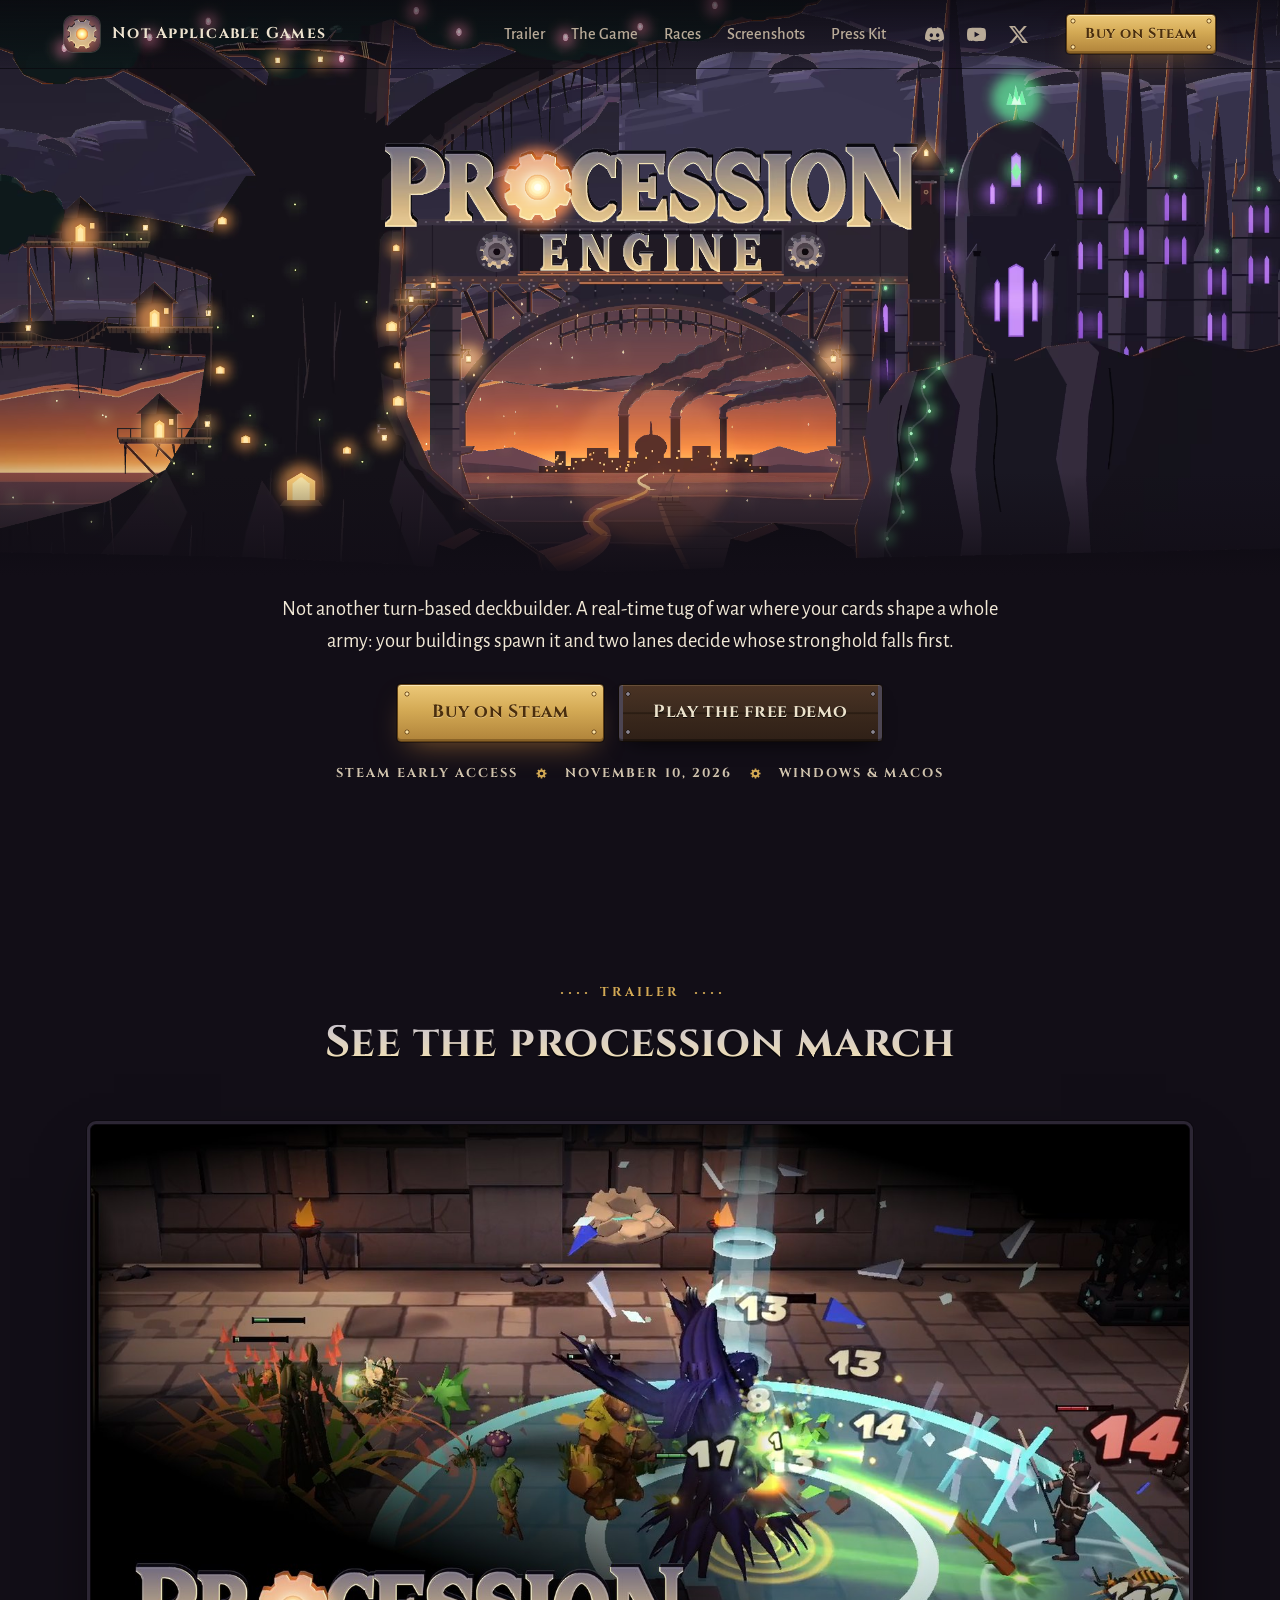
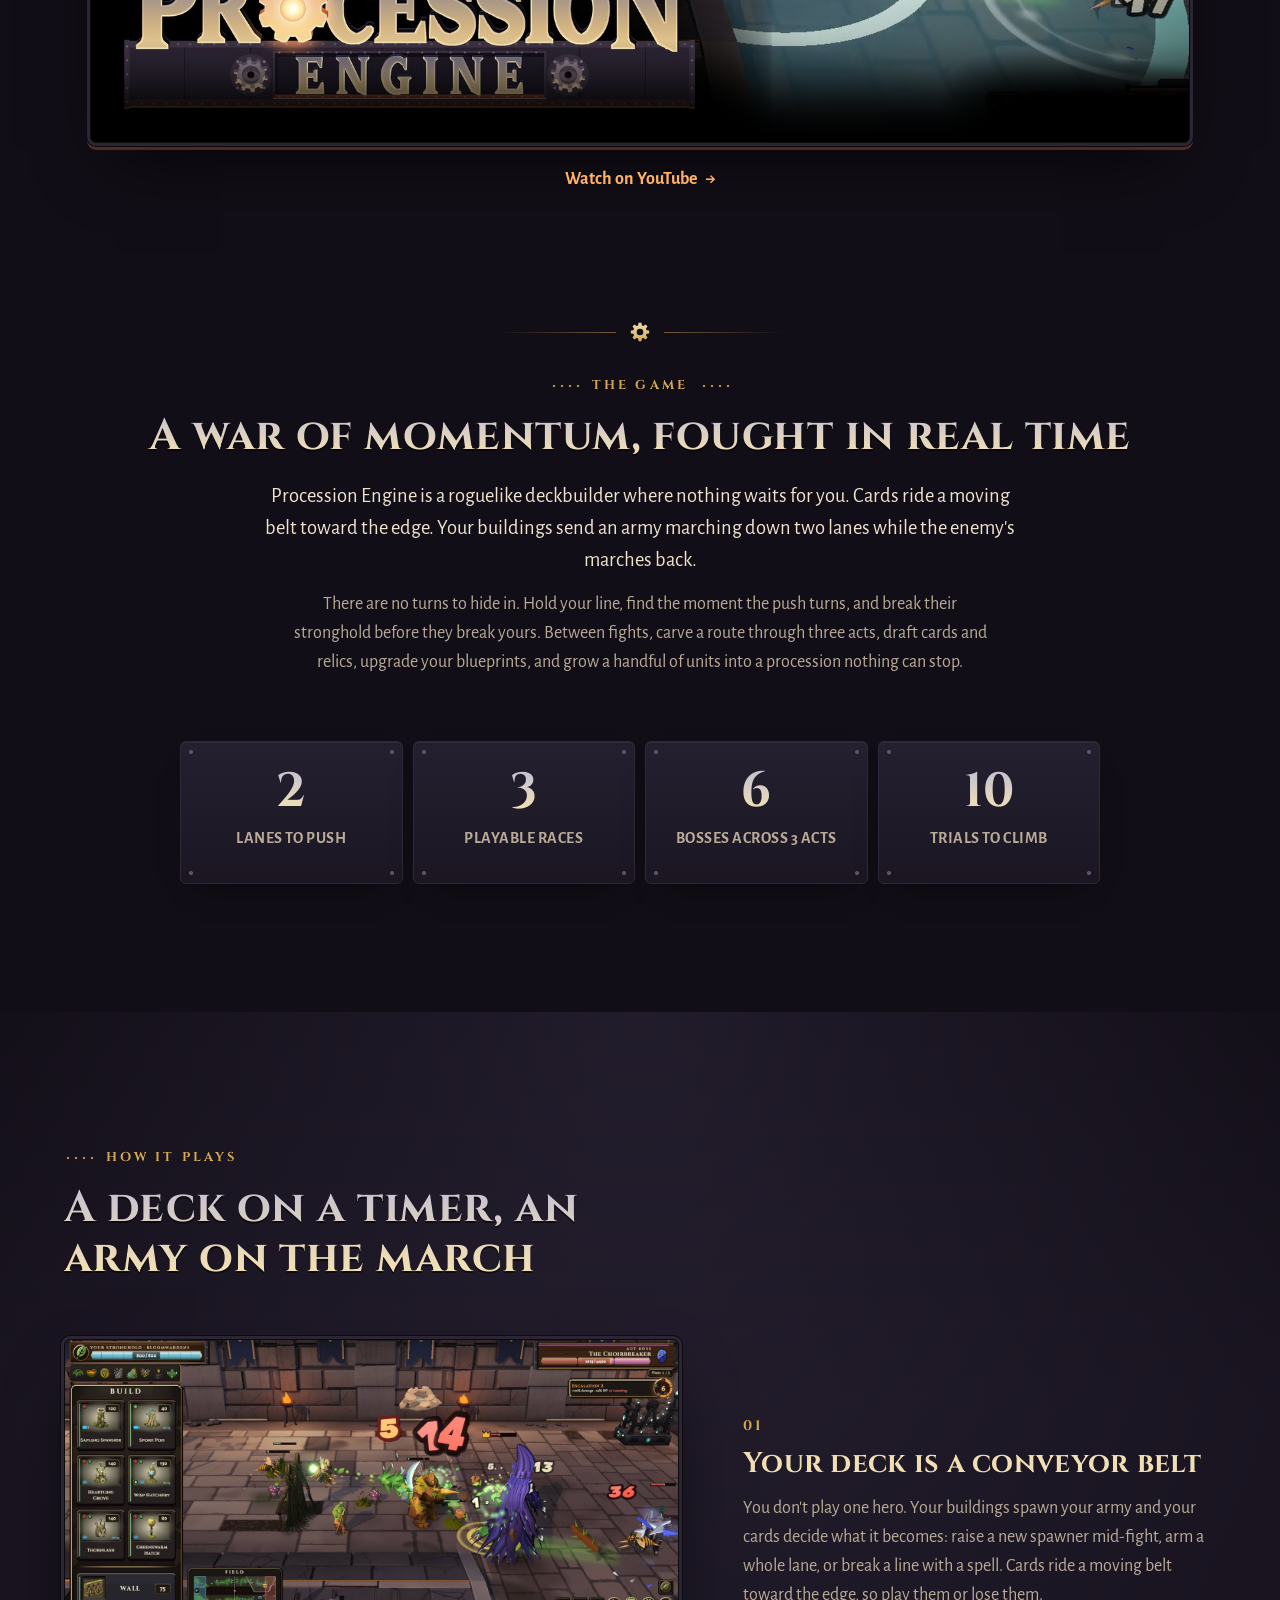
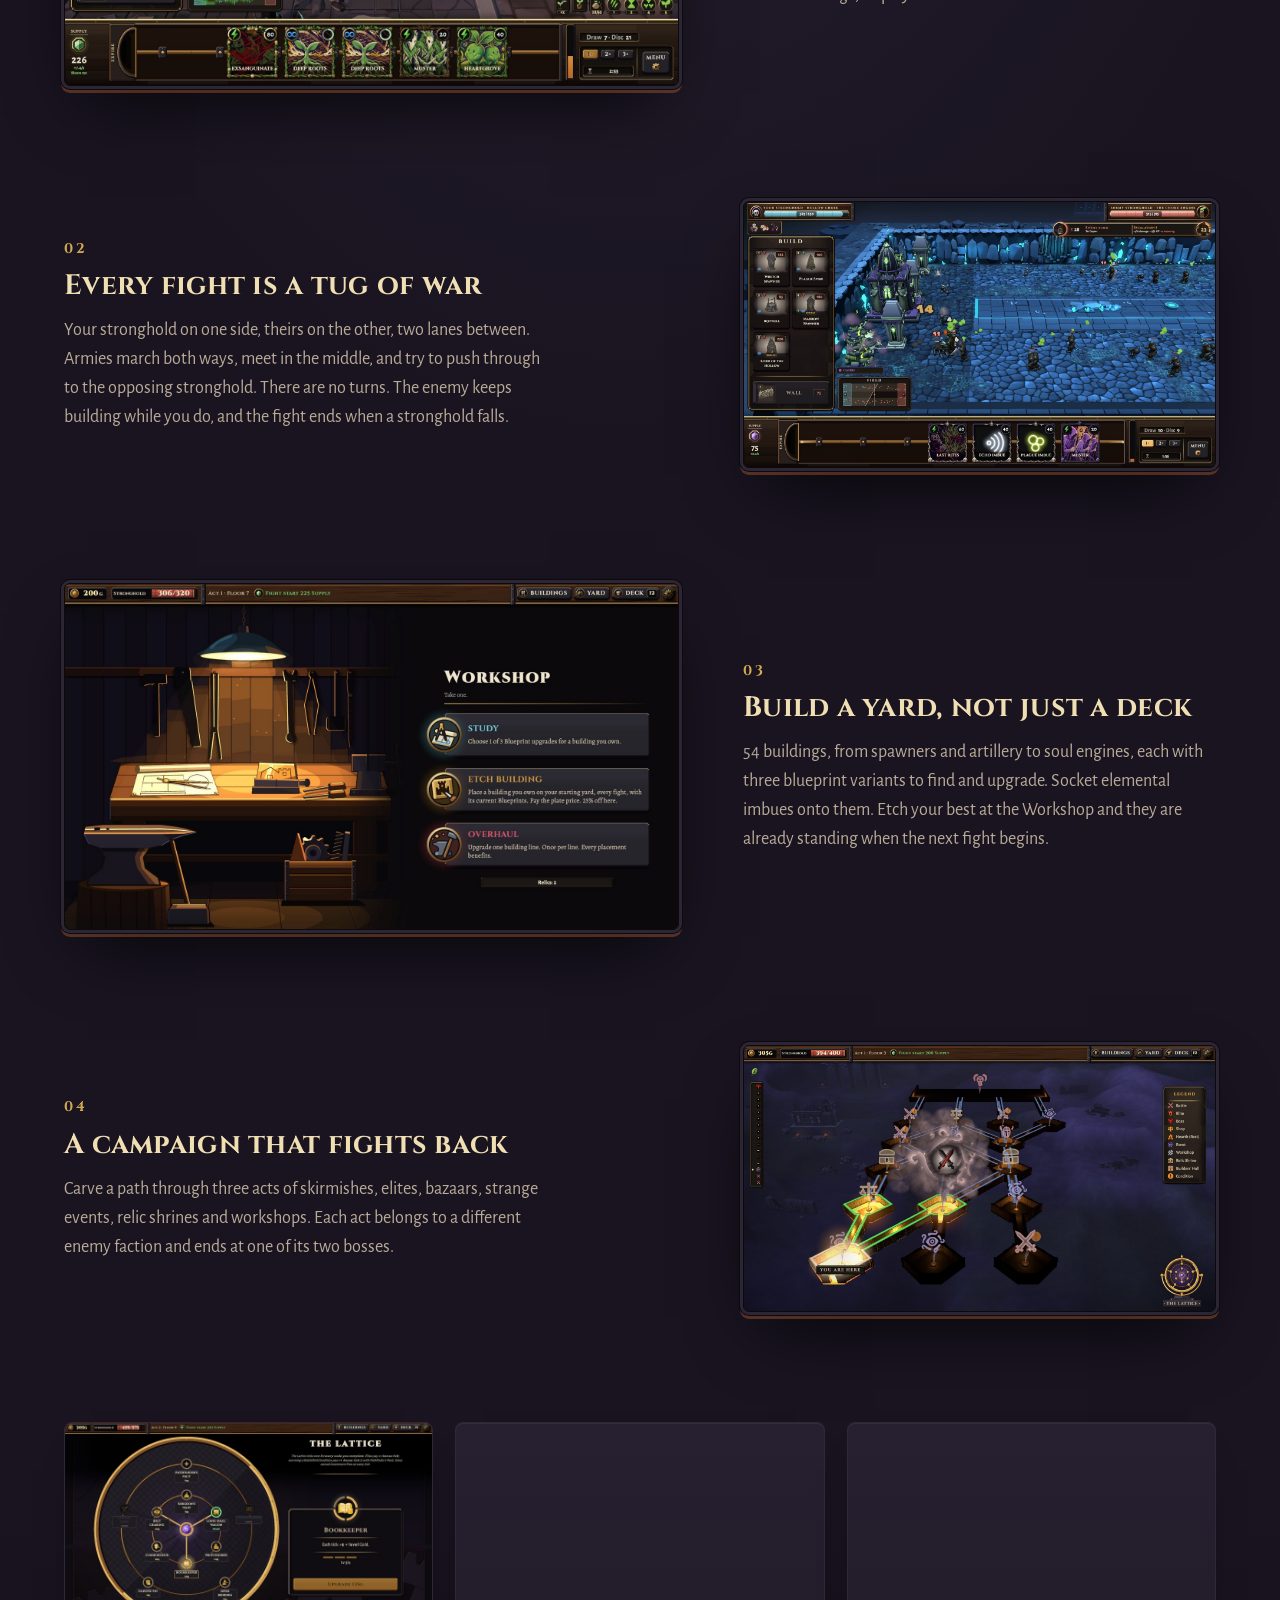
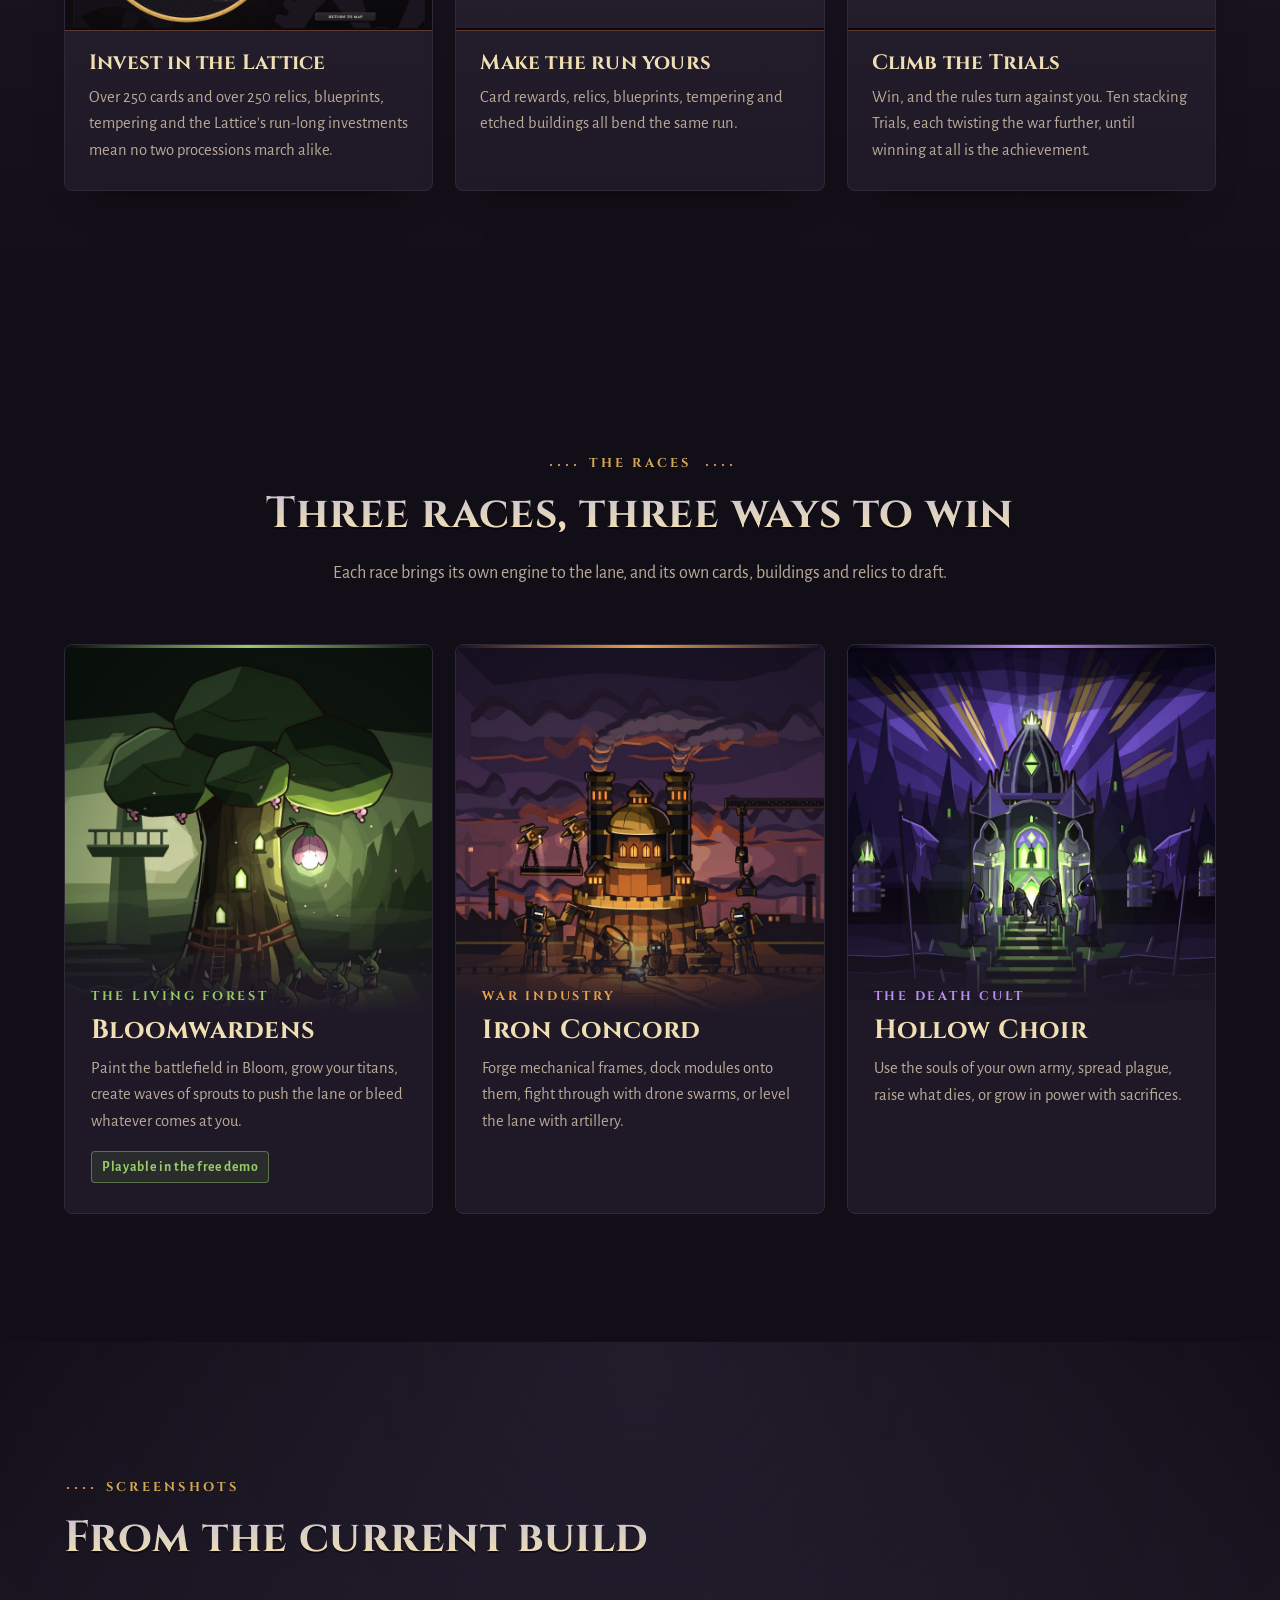
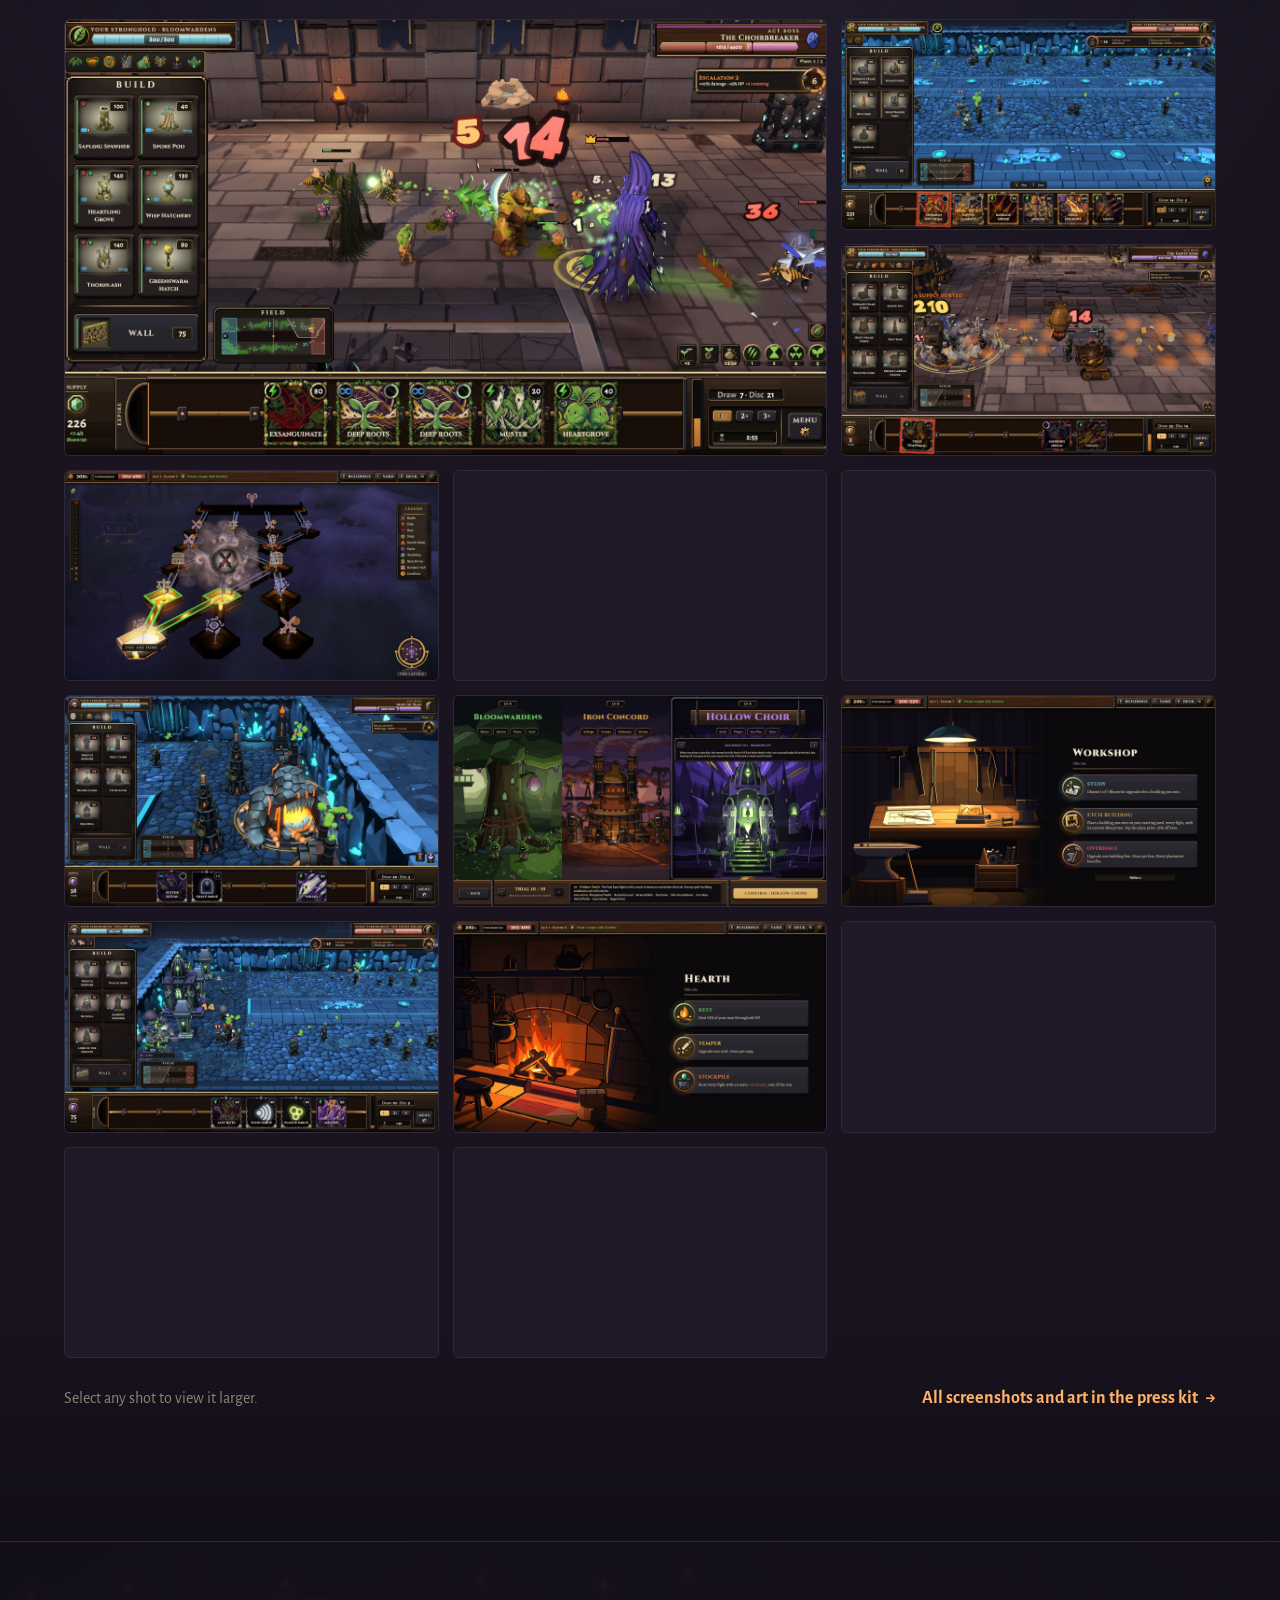
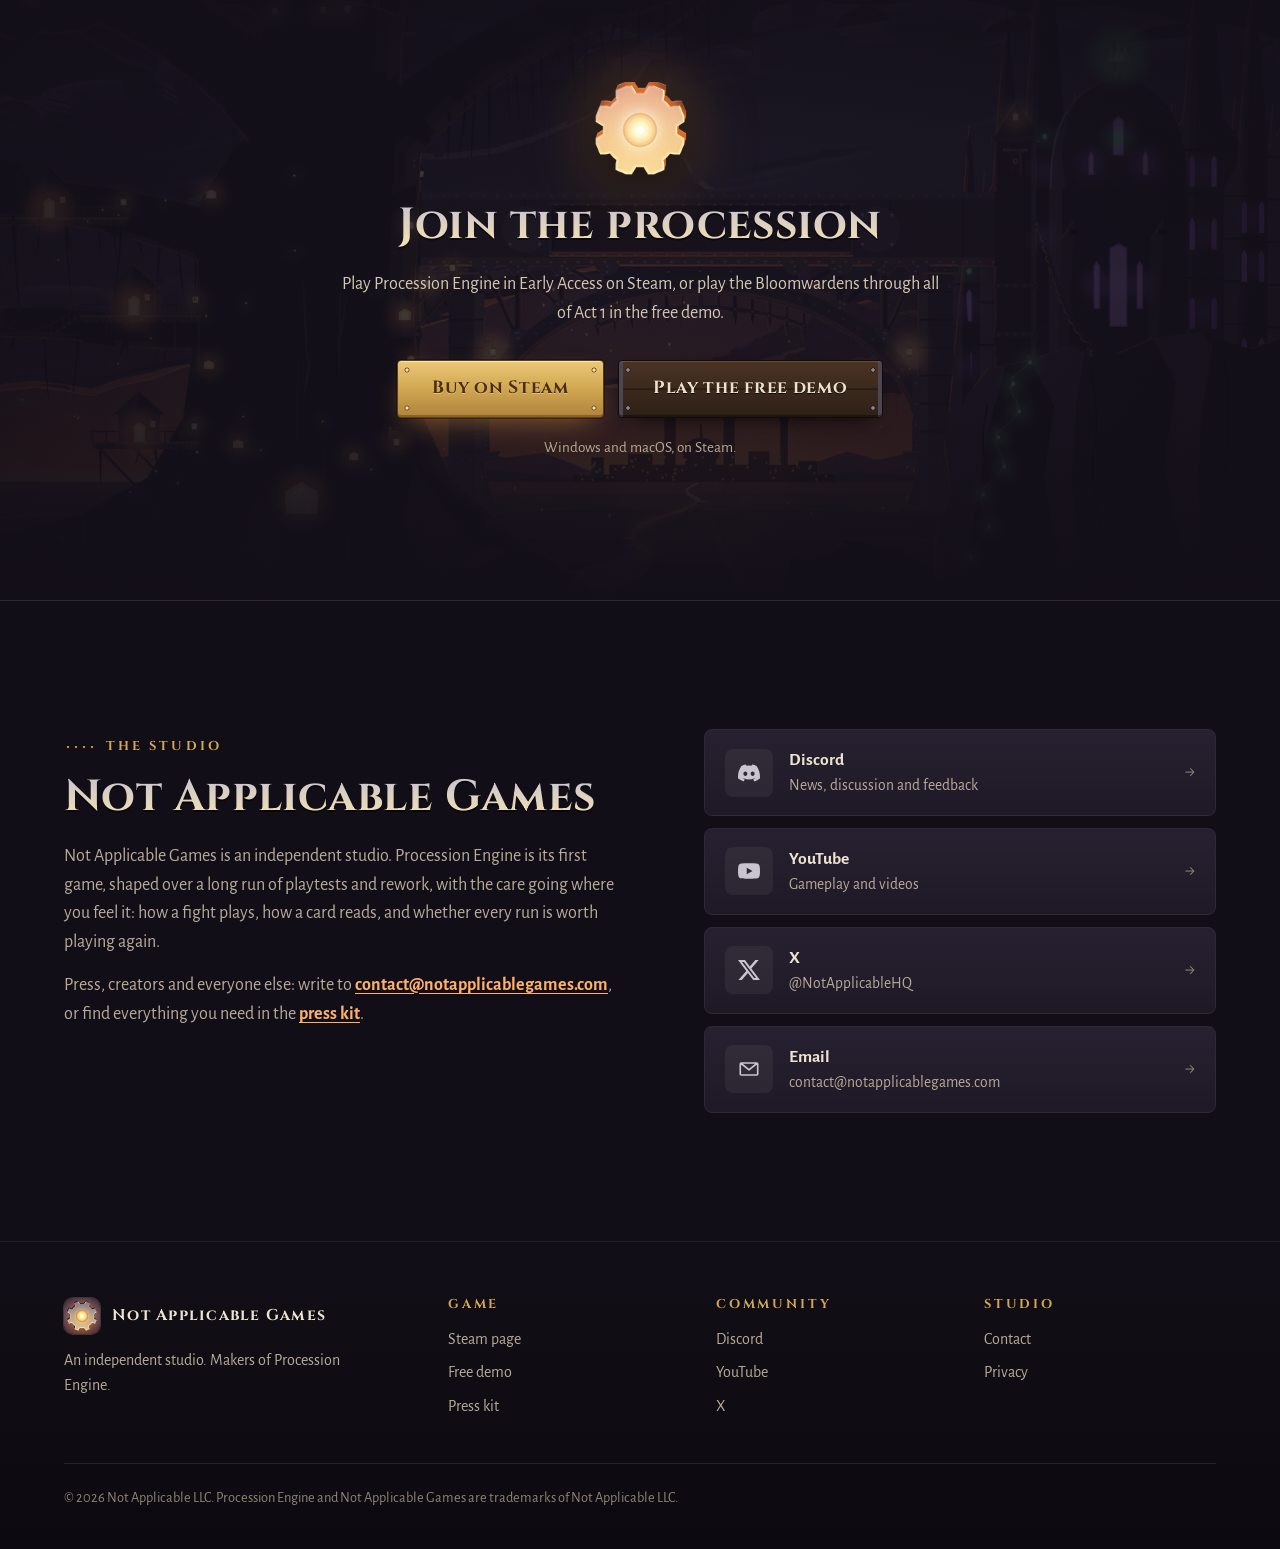
==== commit 31a59512: "Short description to the live Steam page's current wording" ====
--- a/index.html
+++ b/index.html
@@ -4,7 +4,7 @@
 <meta charset="utf-8">
 <meta name="viewport" content="width=device-width, initial-scale=1">
 <title>Procession Engine | Real-Time Tug of War Deckbuilder</title>
-<meta name="description" content="Not another turn-based deckbuilder. A real-time tug of war where you command a whole army: your buildings spawn it, your cards shape it, and two lanes decide whose stronghold falls first.">
+<meta name="description" content="Not another turn-based deckbuilder. A real-time tug of war where your cards shape a whole army: your buildings spawn it and two lanes decide whose stronghold falls first.">
 <link rel="canonical" href="https://notapplicablegames.com/">
 <meta name="theme-color" content="#0a090c">
 <meta name="color-scheme" content="dark">
@@ -15,7 +15,7 @@
 <meta property="og:site_name" content="Not Applicable Games">
 <meta property="og:url" content="https://notapplicablegames.com/">
 <meta property="og:title" content="Procession Engine | Not Applicable Games">
-<meta property="og:description" content="Not another turn-based deckbuilder. A real-time tug of war where you command a whole army: your buildings spawn it, your cards shape it, and two lanes decide whose stronghold falls first.">
+<meta property="og:description" content="Not another turn-based deckbuilder. A real-time tug of war where your cards shape a whole army: your buildings spawn it and two lanes decide whose stronghold falls first.">
 <meta property="og:image" content="https://notapplicablegames.com/assets/social_card.jpg?v=7">
 <meta property="og:image:width" content="1200">
 <meta property="og:image:height" content="630">
@@ -23,7 +23,7 @@
 <meta name="twitter:card" content="summary_large_image">
 <meta name="twitter:site" content="@NotApplicableHQ">
 <meta name="twitter:title" content="Procession Engine | Not Applicable Games">
-<meta name="twitter:description" content="Not another turn-based deckbuilder. A real-time tug of war where you command a whole army: your buildings spawn it, your cards shape it, and two lanes decide whose stronghold falls first.">
+<meta name="twitter:description" content="Not another turn-based deckbuilder. A real-time tug of war where your cards shape a whole army: your buildings spawn it and two lanes decide whose stronghold falls first.">
 <meta name="twitter:image" content="https://notapplicablegames.com/assets/social_card.jpg?v=7">
 <meta name="twitter:image:alt" content="Procession Engine: the game's name above a great orange cog setting like a sun, where two silhouetted armies clash in its white-hot eye between a tree fortress and a spired keep.">
 
@@ -41,7 +41,7 @@
   "name": "Procession Engine",
   "url": "https://notapplicablegames.com/",
   "image": "https://notapplicablegames.com/assets/social_card.jpg?v=7",
-  "description": "Not another turn-based deckbuilder. A real-time tug of war where you command a whole army: your buildings spawn it, your cards shape it, and two lanes decide whose stronghold falls first.",
+  "description": "Not another turn-based deckbuilder. A real-time tug of war where your cards shape a whole army: your buildings spawn it and two lanes decide whose stronghold falls first.",
   "genre": ["Strategy", "Roguelike Deckbuilder", "Roguelike"],
   "gamePlatform": ["Windows", "macOS"],
   "playMode": ["SinglePlayer", "CoOp", "MultiPlayer"],
@@ -108,7 +108,7 @@
   </div>
   <div class="hero-inner">
     <div class="hero-copy">
-      <p class="lede">Not another turn-based deckbuilder. A real-time tug of war where you command a whole army: your buildings spawn it, your cards shape it, and two lanes decide whose stronghold falls first.</p>
+      <p class="lede">Not another turn-based deckbuilder. A real-time tug of war where your cards shape a whole army: your buildings spawn it and two lanes decide whose stronghold falls first.</p>
       <div class="btn-row">
         <a class="btn btn-primary btn-lg" href="https://store.steampowered.com/app/4995080/">Buy on Steam</a>
         <a class="btn btn-lg" href="https://store.steampowered.com/app/5114550/">Play the free demo</a>
